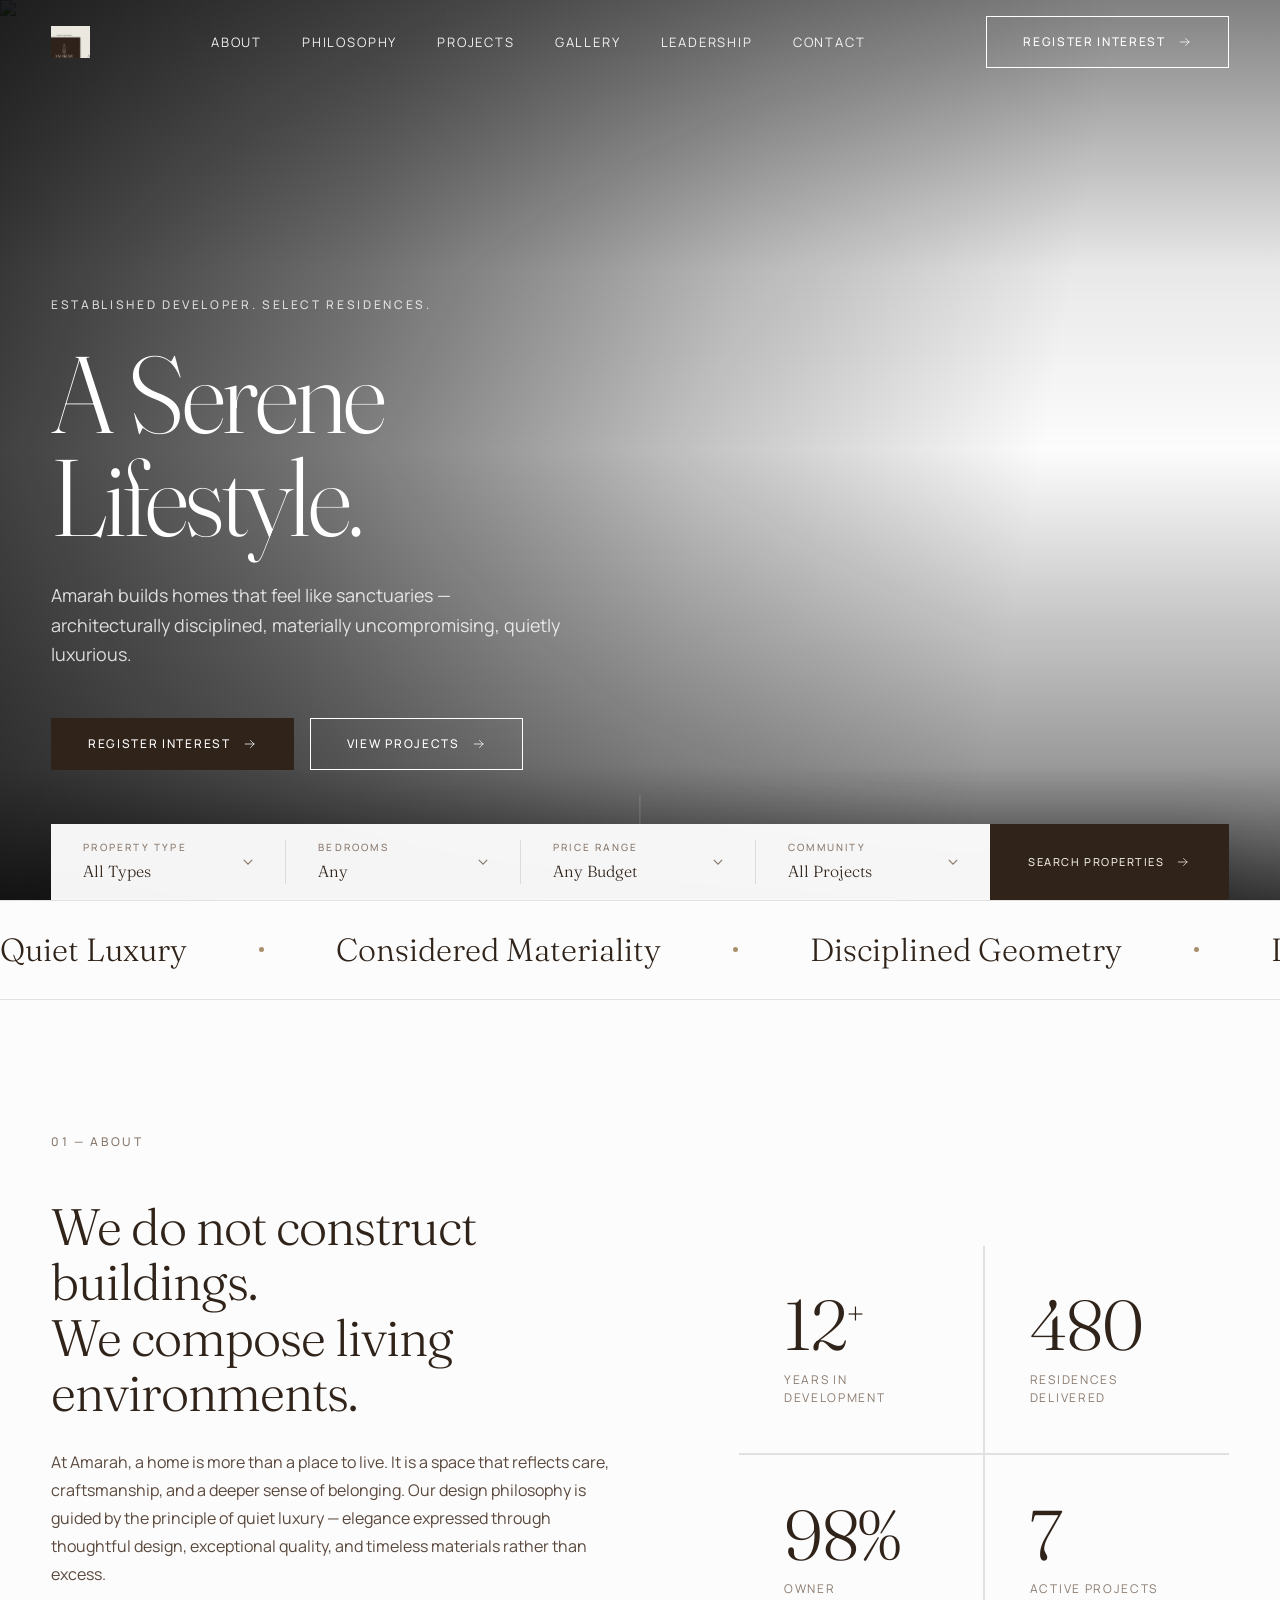
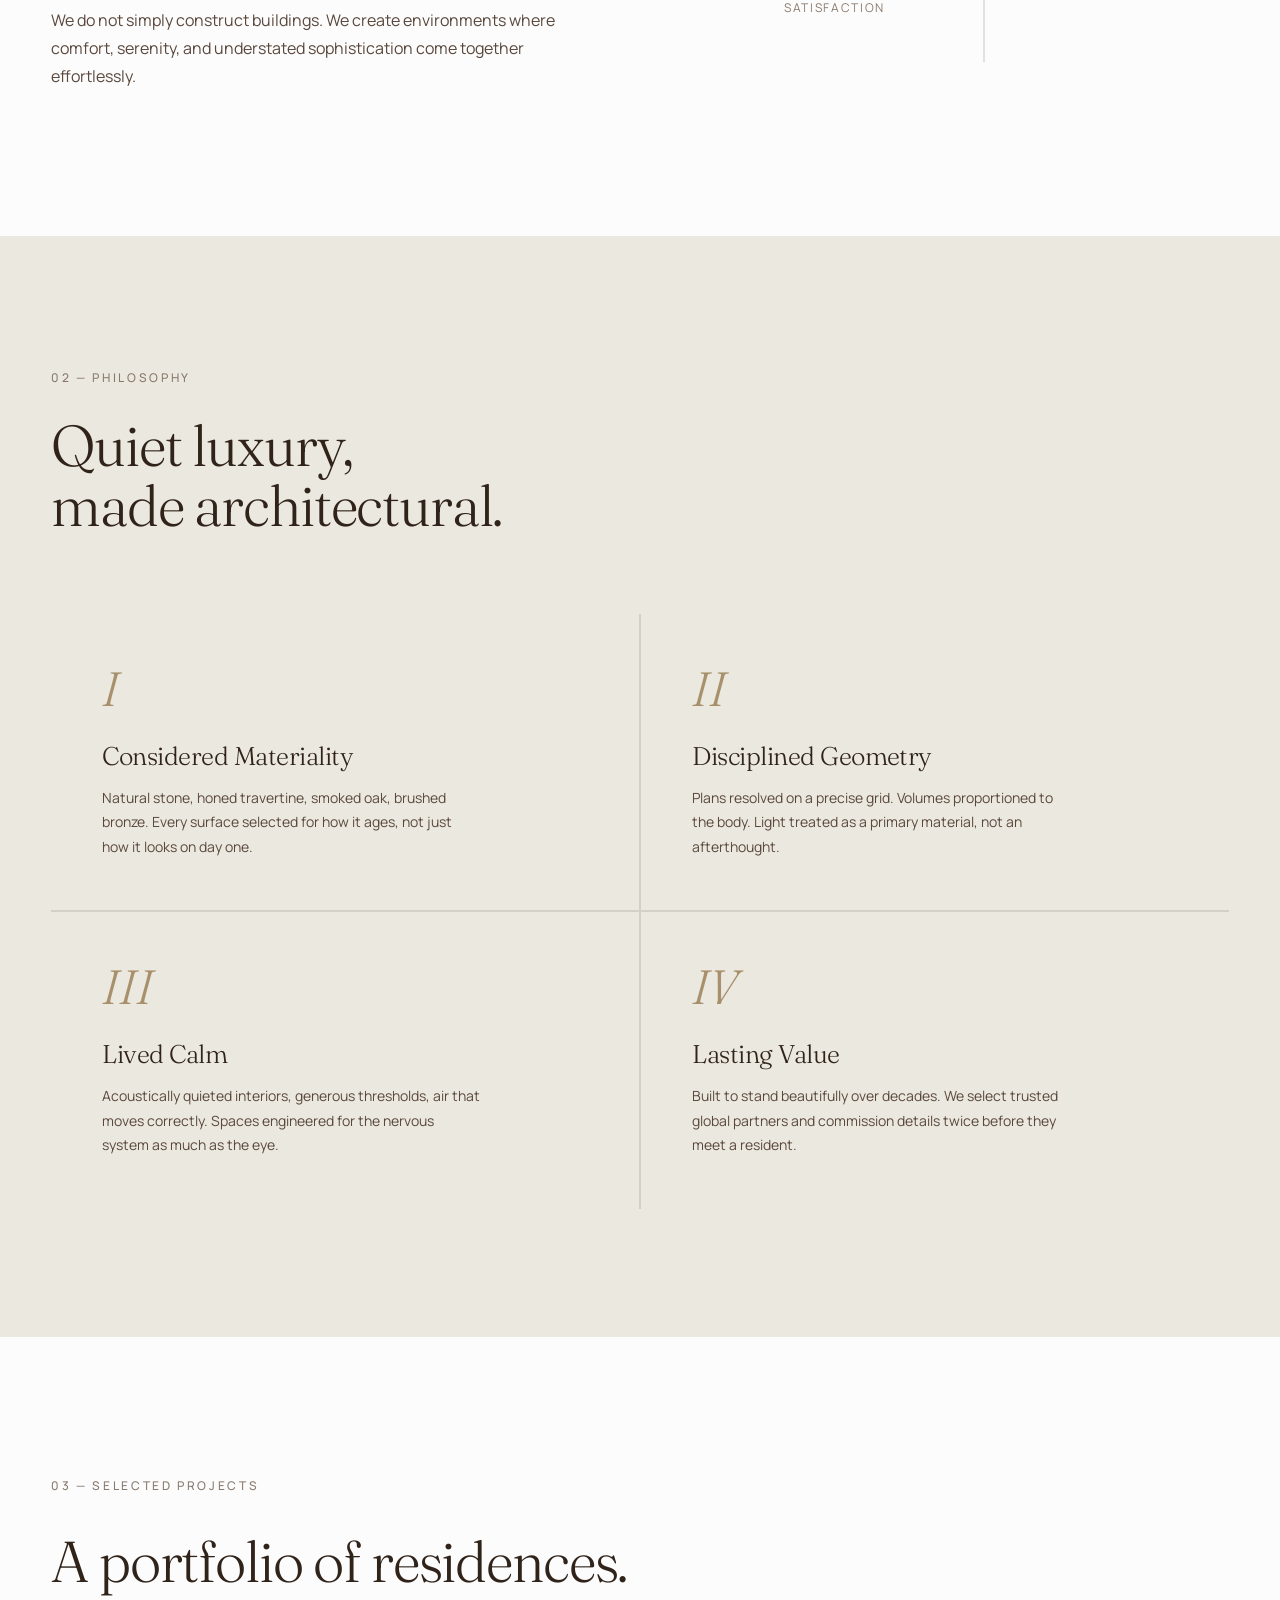
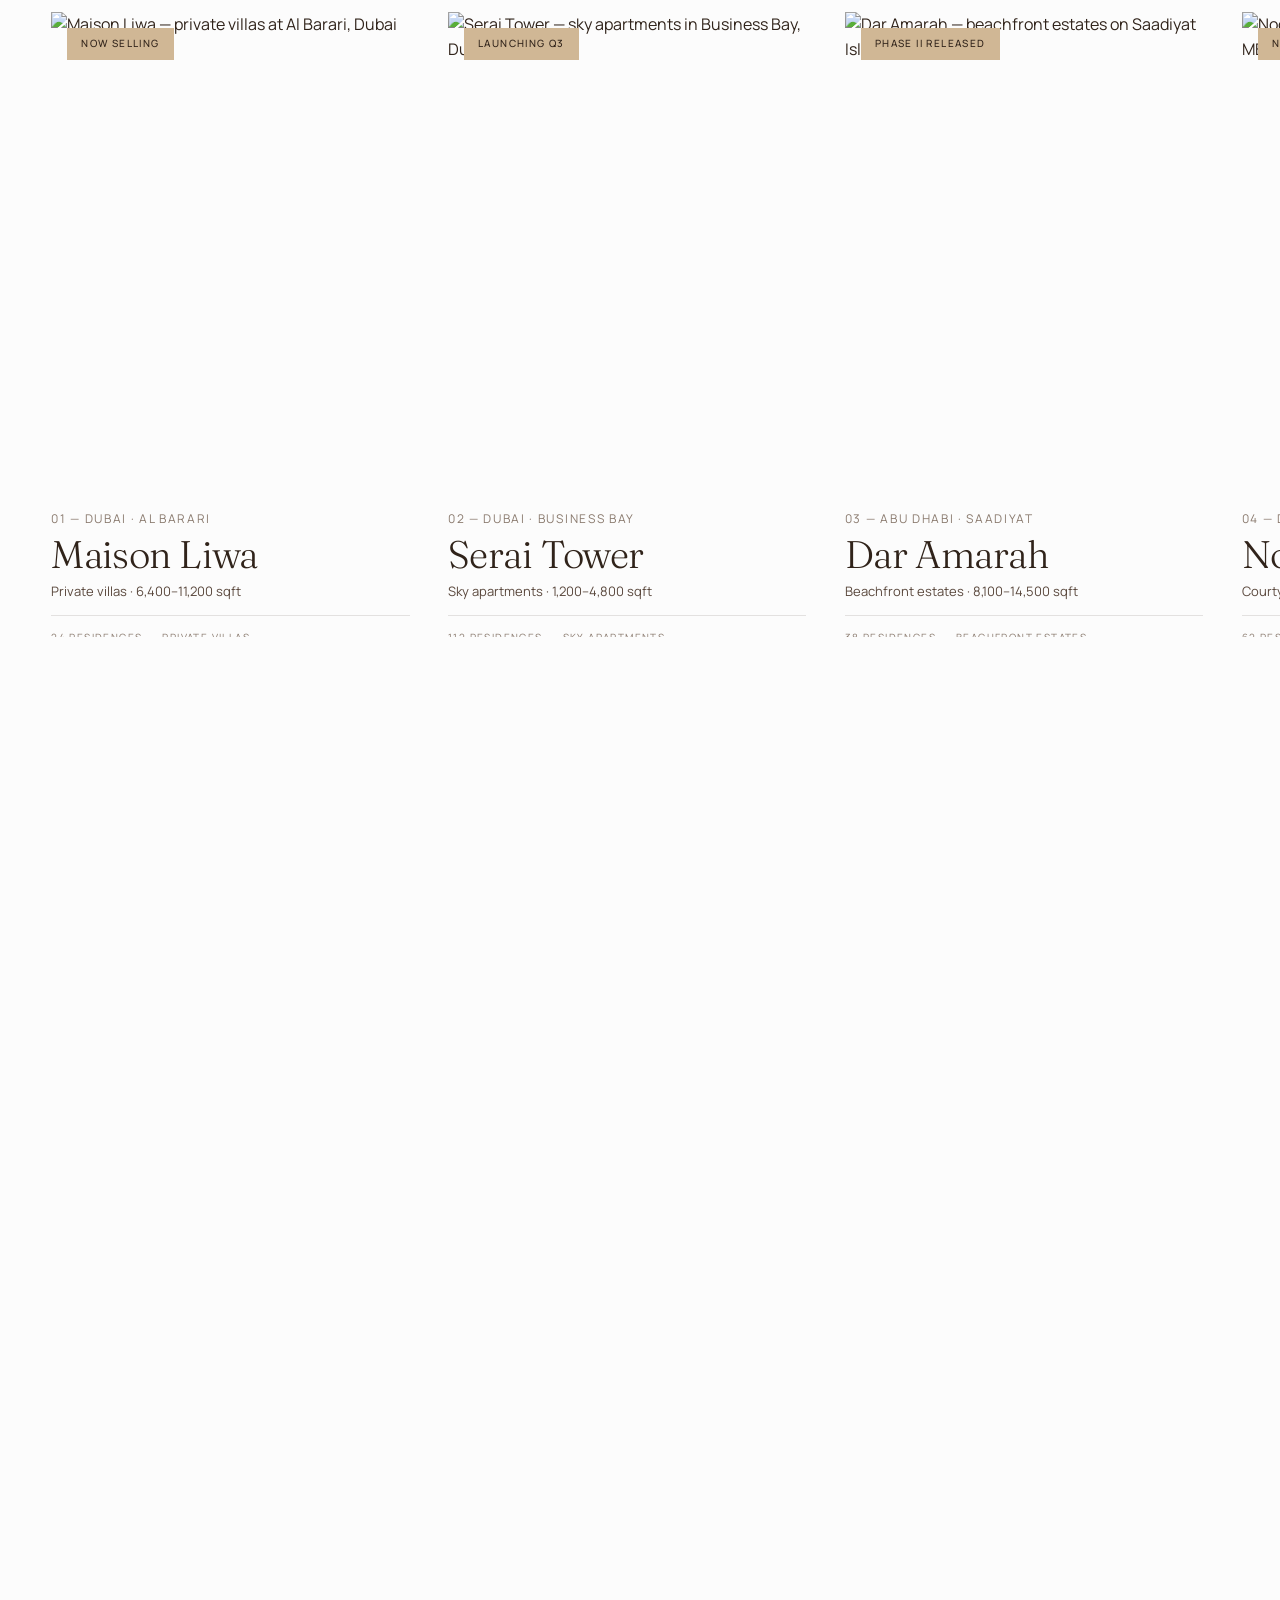
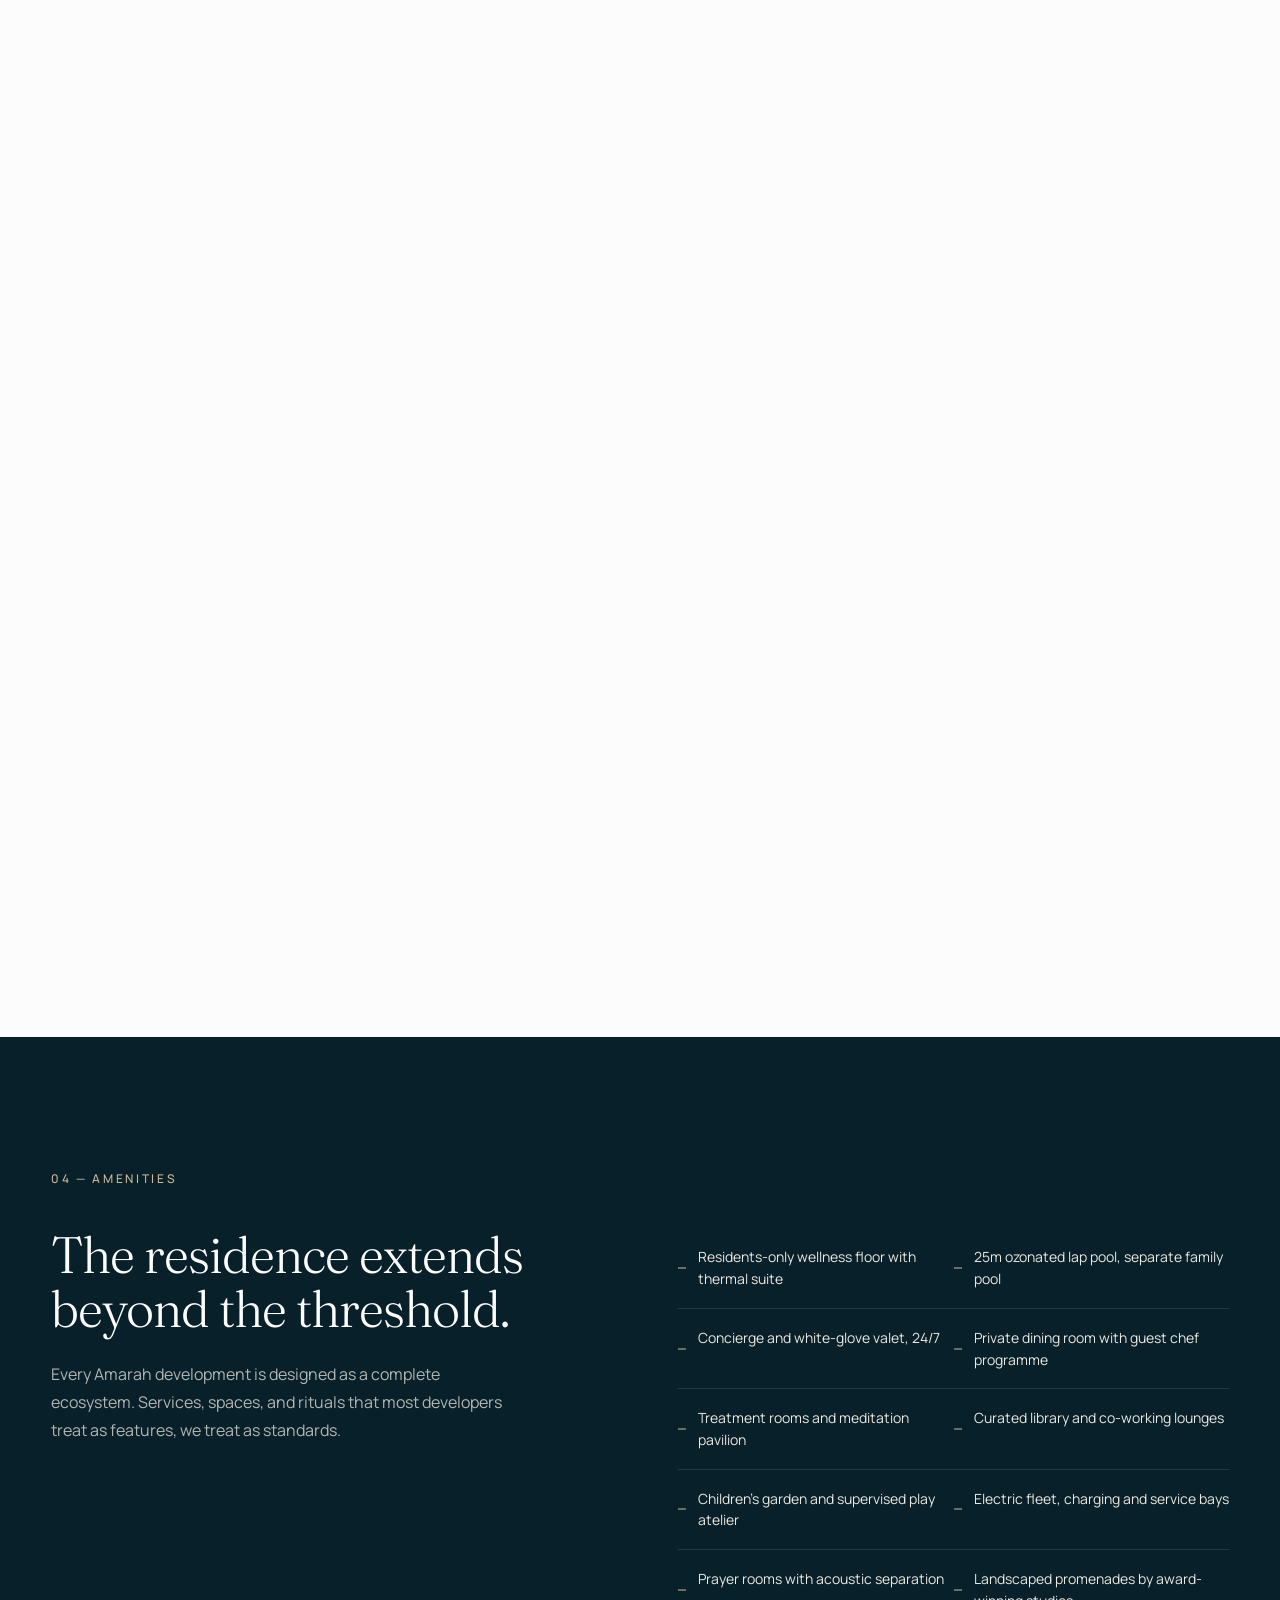
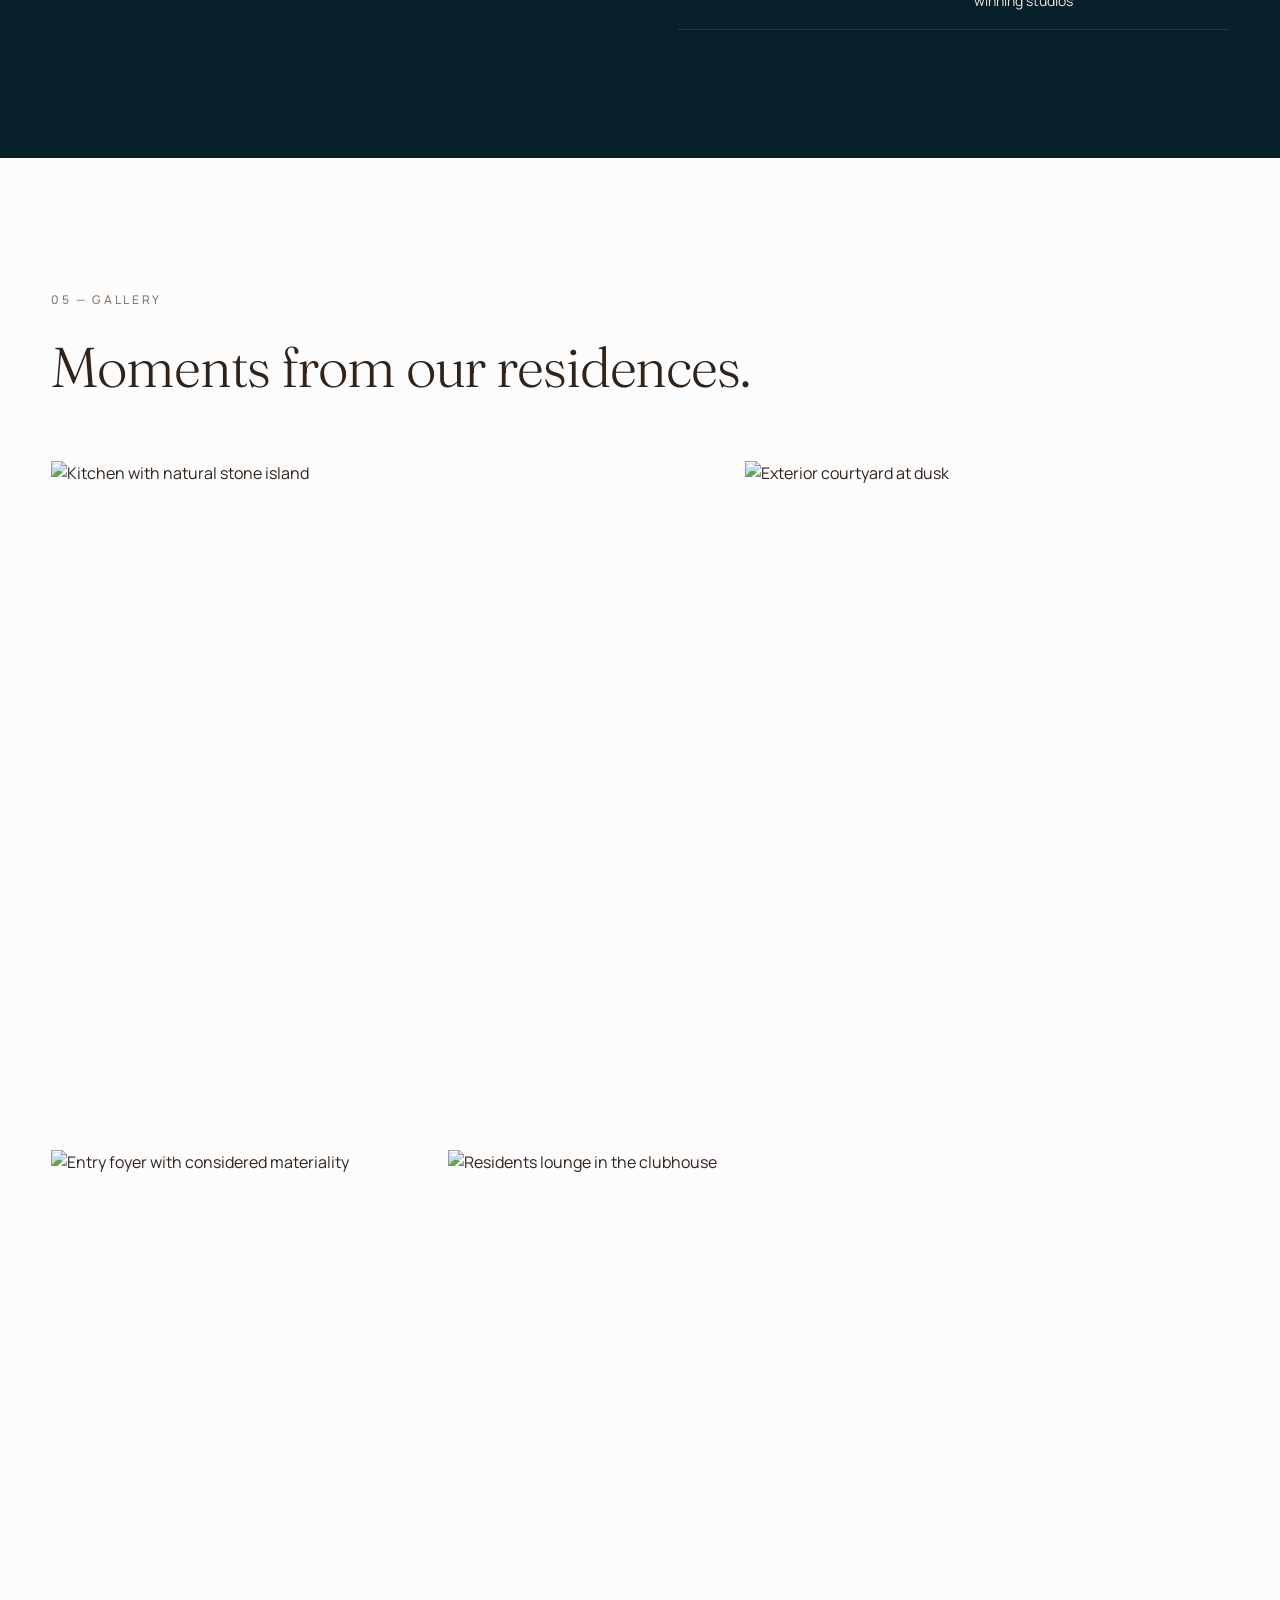
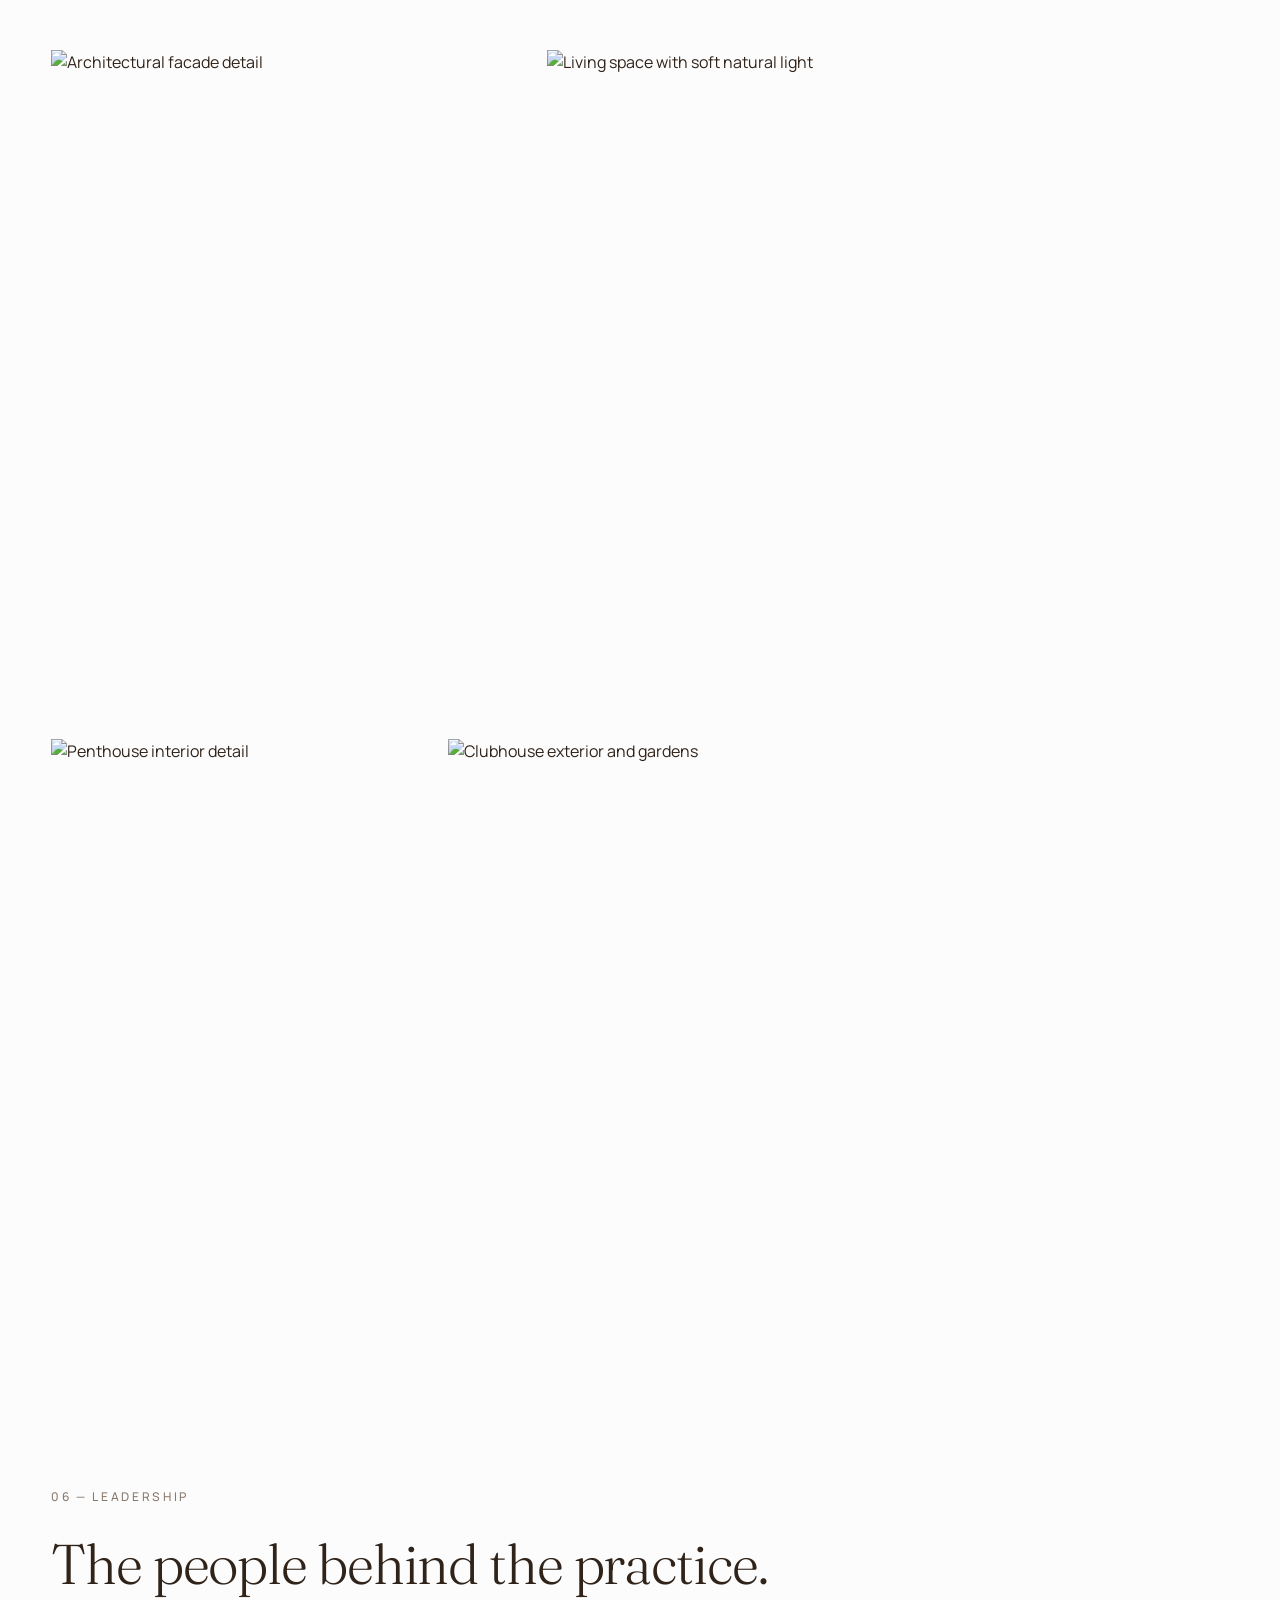
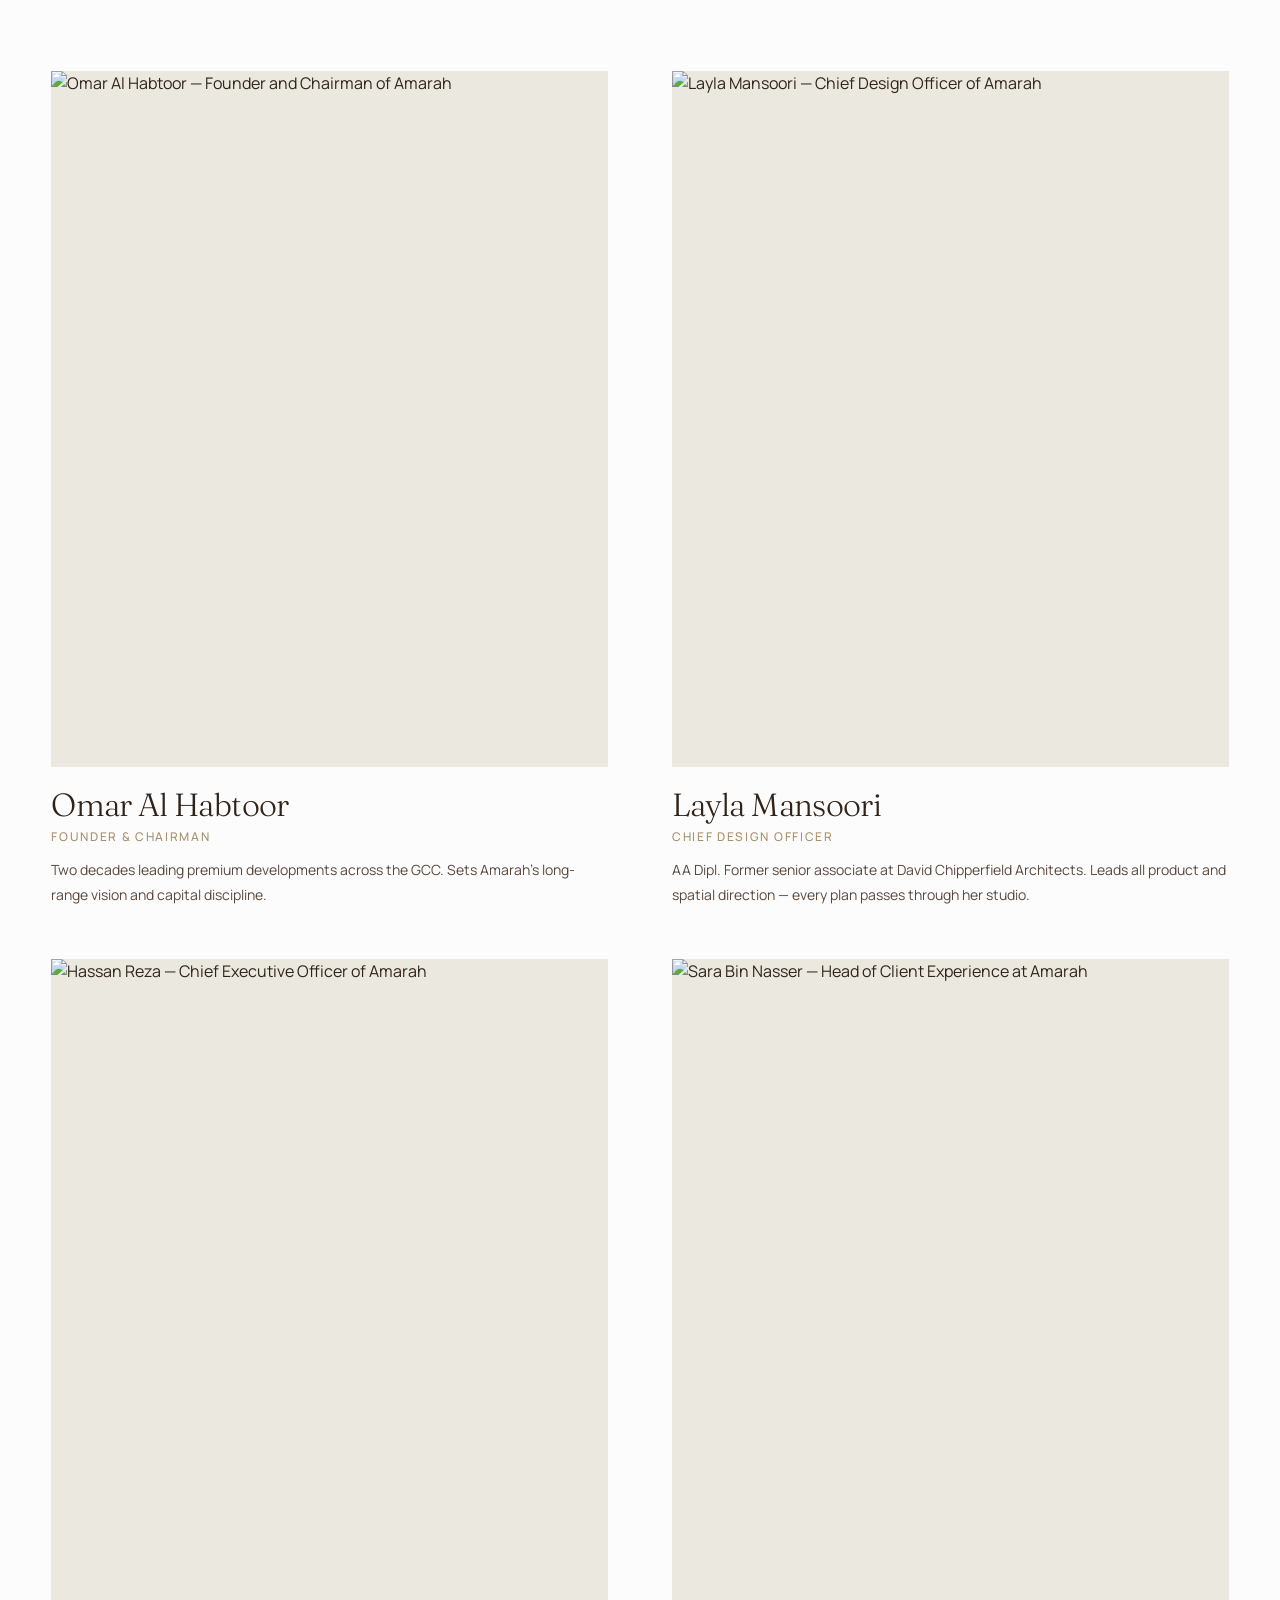
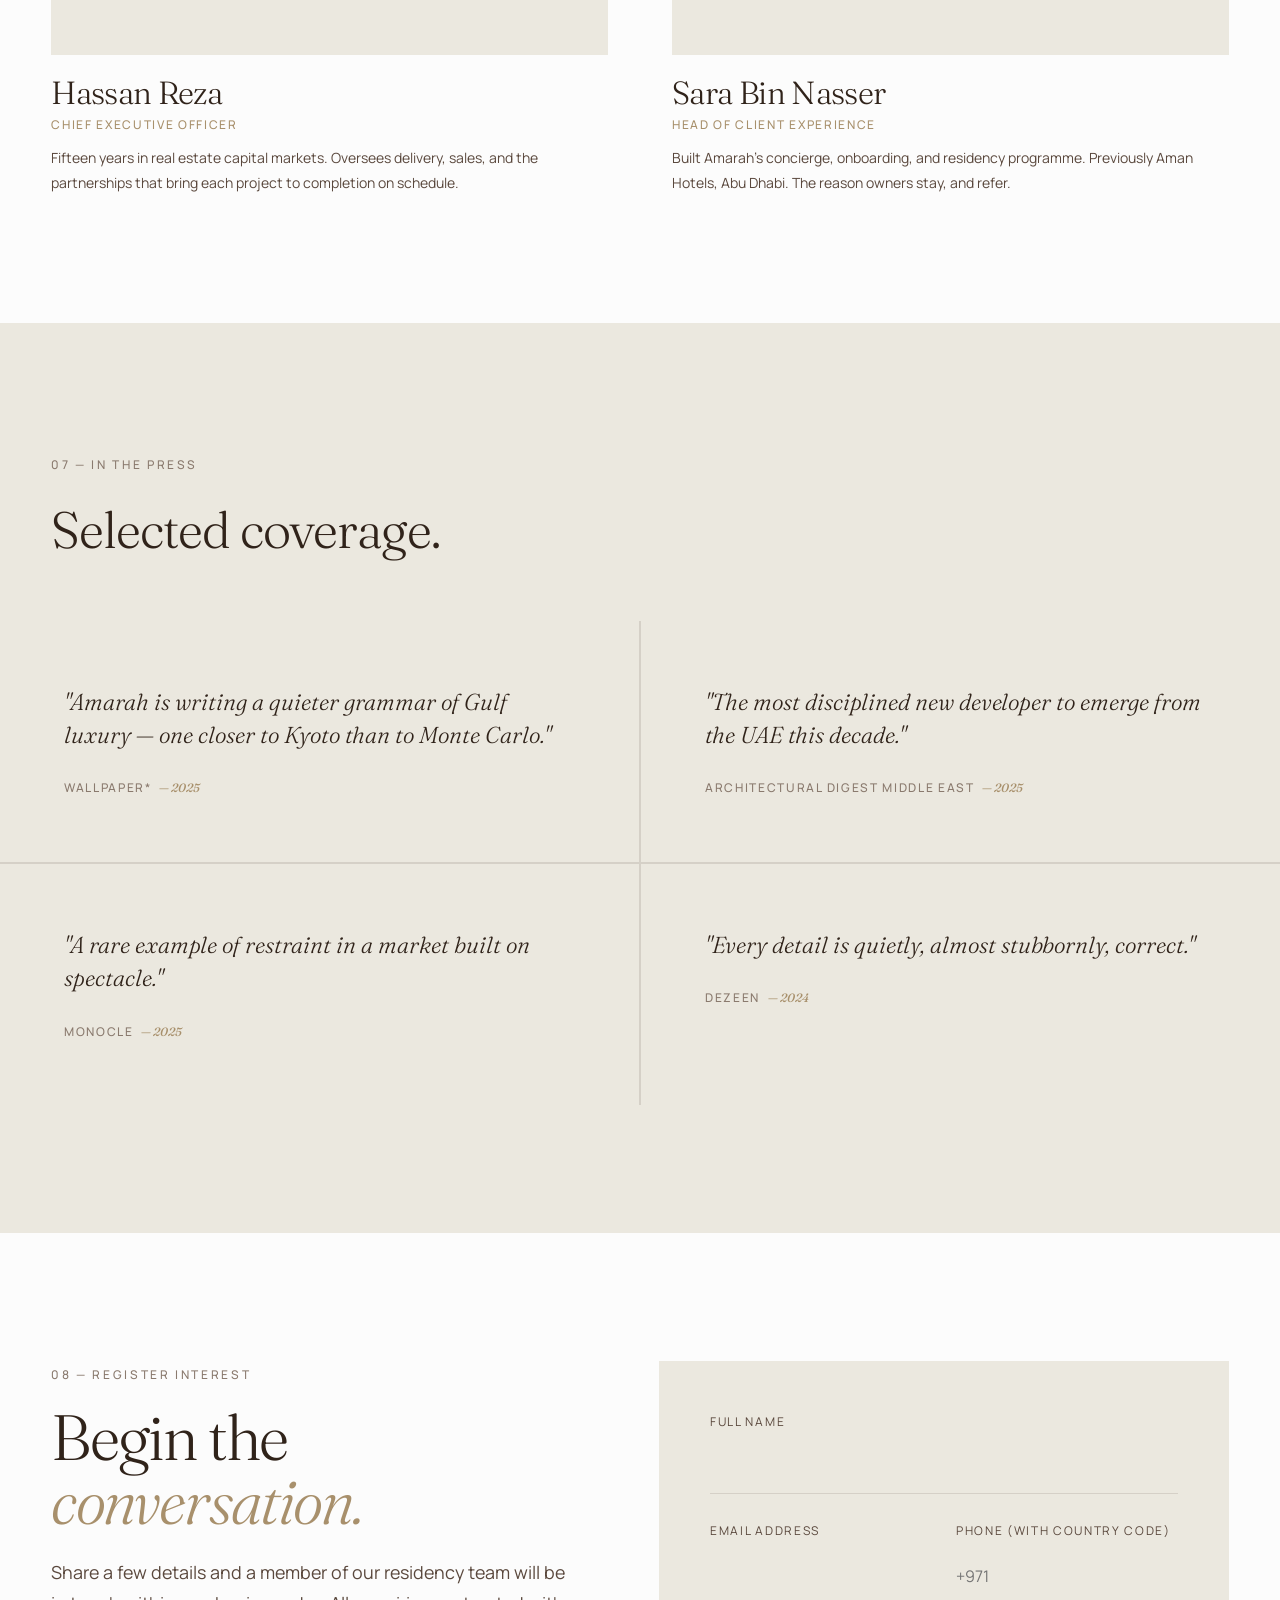
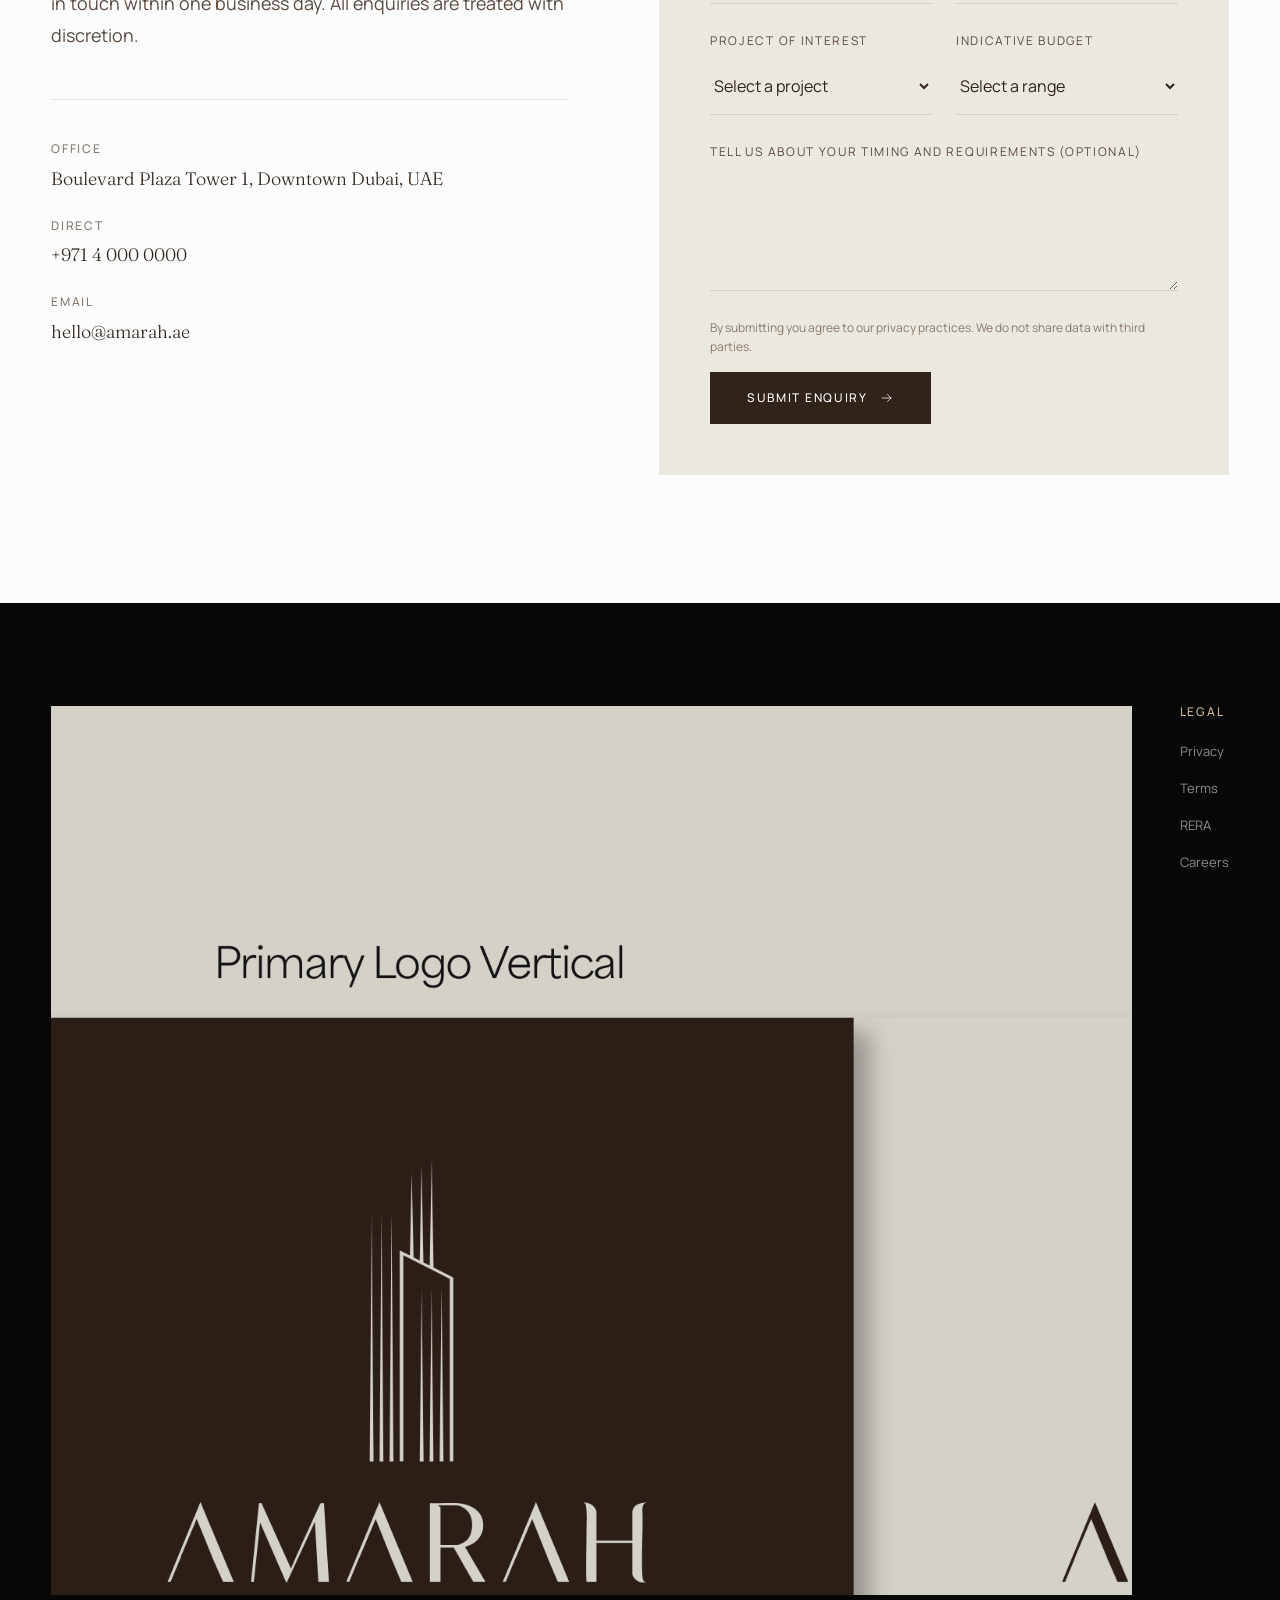
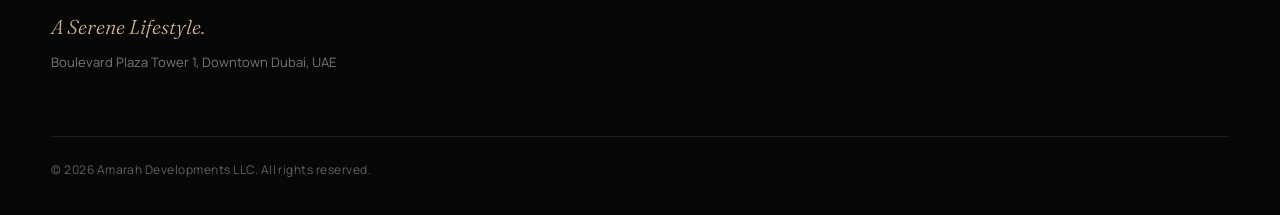
==== index.html @ 036228ff "feat: initial Amarah Developments site Static HTML/CSS/JS lead-generation site for Amarah Developmen" ====
<!doctype html>
<html lang="en">
<head>
<meta charset="utf-8" />
<meta name="viewport" content="width=device-width, initial-scale=1" />
<meta name="theme-color" content="#ebe8df" />
<title>Amarah — A Serene Lifestyle | Dubai, UAE</title>
<meta name="description" content="Amarah is a UAE-based luxury real-estate developer. Architecturally disciplined, materially uncompromising, quietly luxurious residences in Dubai and Abu Dhabi." />

<link rel="preconnect" href="https://fonts.googleapis.com">
<link rel="preconnect" href="https://fonts.gstatic.com" crossorigin>
<link href="https://fonts.googleapis.com/css2?family=Fraunces:ital,opsz,wght@0,9..144,300;0,9..144,400;1,9..144,300;1,9..144,400&family=Manrope:wght@300;400;500&display=swap" rel="stylesheet">

<link rel="icon" type="image/png" href="assets/images/logo/mark.png">
<link rel="stylesheet" href="css/tokens.css" />
<link rel="stylesheet" href="css/base.css" />
<link rel="stylesheet" href="css/components.css" />
<link rel="stylesheet" href="css/pages.css" />
</head>
<body>

<svg width="0" height="0" style="position:absolute" aria-hidden="true">
  <defs>
    <symbol id="i-arrow" viewBox="0 0 24 24">
      <path fill="none" stroke="currentColor" stroke-width="1.3" stroke-linecap="square" d="M4 12h15M13 6l6 6-6 6"/>
    </symbol>
  </defs>
</svg>

<!-- Navigation -->
<header class="nav" id="nav">
  <div class="container">
    <a href="#home" class="nav__brand" aria-label="Amarah — Home">
      <img class="nav__logo nav__logo--light" src="assets/images/logo/logo-dark-bg.png" alt="Amarah" height="32" />
      <img class="nav__logo nav__logo--dark"  src="assets/images/logo/logo-light-bg.png" alt="Amarah" height="32" />
    </a>
    <nav class="nav__links" aria-label="Primary navigation">
      <a href="#about">About</a>
      <a href="#philosophy">Philosophy</a>
      <a href="#projects">Projects</a>
      <a href="#gallery">Gallery</a>
      <a href="#leadership">Leadership</a>
      <a href="#contact">Contact</a>
    </nav>
    <a href="#contact" class="btn btn--ghost nav__cta">
      <span>Register Interest</span>
      <svg><use href="#i-arrow"/></svg>
    </a>
    <button class="nav__burger" aria-label="Open menu" aria-expanded="false">
      <span></span><span></span><span></span>
    </button>
    <div class="nav__mobile" aria-hidden="true">
      <a href="#about">About</a>
      <a href="#philosophy">Philosophy</a>
      <a href="#projects">Projects</a>
      <a href="#amenities">Amenities</a>
      <a href="#gallery">Gallery</a>
      <a href="#leadership">Leadership</a>
      <a href="#press">Press</a>
      <a href="#contact">Register Interest</a>
    </div>
  </div>
</header>

<!-- ================================================================
     HERO
================================================================ -->
<section class="hero" id="home">
  <div class="hero__media">
    <img src="assets/images/exterior/hero-01.jpg" alt="Amarah residence exterior — understated luxury architecture" />
  </div>
  <div class="hero__scrim"></div>
  <div class="container hero__inner">
    <div class="hero__content">
      <div class="hero__eyebrow">Established developer. Select residences.</div>
      <h1 class="hero__title">
        <span class="hero__word" style="--i:0">A</span>
        <span class="hero__word" style="--i:1">Serene</span><br/>
        <span class="hero__word" style="--i:2">Lifestyle.</span>
      </h1>
      <p class="hero__sub">
        Amarah builds homes that feel like sanctuaries — architecturally disciplined,
        materially uncompromising, quietly luxurious.
      </p>
      <div class="hero__ctas">
        <a href="#contact" class="btn btn--primary">
          <span>Register Interest</span>
          <svg><use href="#i-arrow"/></svg>
        </a>
        <a href="#projects" class="btn btn--ghost">
          <span>View Projects</span>
          <svg><use href="#i-arrow"/></svg>
        </a>
      </div>
    </div>

    <div class="hero__scroll" aria-hidden="true">
      <div class="hero__scroll-line"></div>
      <span>Scroll</span>
    </div>
  </div>

  <!-- ── Property search filter bar ── -->
  <div class="filter-outer" role="search" aria-label="Property search filters">
    <div class="filter-bar">

      <!-- Property Type -->
      <div class="filter-item" data-filter="type">
        <button class="filter-btn" aria-expanded="false" aria-haspopup="listbox" type="button">
          <span class="filter-btn-text">
            <span class="filter-label">Property Type</span>
            <span class="filter-value">All Types</span>
          </span>
          <svg class="filter-chevron" viewBox="0 0 12 7" fill="none" stroke="currentColor" stroke-width="1.5" aria-hidden="true">
            <path d="M1 1l5 5 5-5"/>
          </svg>
        </button>
        <ul class="filter-dropdown" role="listbox" aria-label="Property types">
          <li role="option" data-value="">All Types</li>
          <li role="option" data-value="villa">Villa</li>
          <li role="option" data-value="apartment">Apartment</li>
          <li role="option" data-value="penthouse">Penthouse</li>
          <li role="option" data-value="townhouse">Townhouse</li>
          <li role="option" data-value="island-villa">Island Villa</li>
        </ul>
      </div>

      <div class="filter-sep" aria-hidden="true"></div>

      <!-- Bedrooms -->
      <div class="filter-item" data-filter="bedrooms">
        <button class="filter-btn" aria-expanded="false" aria-haspopup="listbox" type="button">
          <span class="filter-btn-text">
            <span class="filter-label">Bedrooms</span>
            <span class="filter-value">Any</span>
          </span>
          <svg class="filter-chevron" viewBox="0 0 12 7" fill="none" stroke="currentColor" stroke-width="1.5" aria-hidden="true">
            <path d="M1 1l5 5 5-5"/>
          </svg>
        </button>
        <ul class="filter-dropdown" role="listbox" aria-label="Number of bedrooms">
          <li role="option" data-value="">Any</li>
          <li role="option" data-value="1">1 Bedroom</li>
          <li role="option" data-value="2">2 Bedrooms</li>
          <li role="option" data-value="3">3 Bedrooms</li>
          <li role="option" data-value="4">4 Bedrooms</li>
          <li role="option" data-value="5">5+ Bedrooms</li>
        </ul>
      </div>

      <div class="filter-sep" aria-hidden="true"></div>

      <!-- Price Range -->
      <div class="filter-item" data-filter="budget">
        <button class="filter-btn" aria-expanded="false" aria-haspopup="listbox" type="button">
          <span class="filter-btn-text">
            <span class="filter-label">Price Range</span>
            <span class="filter-value">Any Budget</span>
          </span>
          <svg class="filter-chevron" viewBox="0 0 12 7" fill="none" stroke="currentColor" stroke-width="1.5" aria-hidden="true">
            <path d="M1 1l5 5 5-5"/>
          </svg>
        </button>
        <ul class="filter-dropdown" role="listbox" aria-label="Price range">
          <li role="option" data-value="">Any Budget</li>
          <li role="option" data-value="under-5m">Under AED 5M</li>
          <li role="option" data-value="5-10m">AED 5M – 10M</li>
          <li role="option" data-value="10-25m">AED 10M – 25M</li>
          <li role="option" data-value="25-50m">AED 25M – 50M</li>
          <li role="option" data-value="50m">AED 50M+</li>
          <li role="option" data-value="discuss">Prefer to discuss</li>
        </ul>
      </div>

      <div class="filter-sep" aria-hidden="true"></div>

      <!-- Community / Project -->
      <div class="filter-item" data-filter="project">
        <button class="filter-btn" aria-expanded="false" aria-haspopup="listbox" type="button">
          <span class="filter-btn-text">
            <span class="filter-label">Community</span>
            <span class="filter-value">All Projects</span>
          </span>
          <svg class="filter-chevron" viewBox="0 0 12 7" fill="none" stroke="currentColor" stroke-width="1.5" aria-hidden="true">
            <path d="M1 1l5 5 5-5"/>
          </svg>
        </button>
        <ul class="filter-dropdown" role="listbox" aria-label="Community or project">
          <li role="option" data-value="">All Projects</li>
          <li role="option" data-value="maison-liwa">Maison Liwa</li>
          <li role="option" data-value="serai-tower">Serai Tower</li>
          <li role="option" data-value="dar-amarah">Dar Amarah</li>
          <li role="option" data-value="noor-courtyards">Noor Courtyards</li>
          <li role="option" data-value="rayan-estates">Rayan Estates</li>
        </ul>
      </div>

      <!-- Search CTA -->
      <button class="filter-search-btn" type="button" aria-label="Search properties">
        <span>Search Properties</span>
        <svg viewBox="0 0 24 24" fill="none" stroke="currentColor" stroke-width="1.3" stroke-linecap="square" aria-hidden="true">
          <path d="M4 12h15M13 6l6 6-6 6"/>
        </svg>
      </button>

    </div>
  </div>
</section>

<!-- Marquee / brand statement -->
<section class="marquee" aria-hidden="true">
  <div class="marquee__track">
    <span>
      Quiet Luxury <span class="marquee__dot"></span>
      Considered Materiality <span class="marquee__dot"></span>
      Disciplined Geometry <span class="marquee__dot"></span>
      Lived Calm <span class="marquee__dot"></span>
      Lasting Value <span class="marquee__dot"></span>
    </span>
    <span aria-hidden="true">
      Quiet Luxury <span class="marquee__dot"></span>
      Considered Materiality <span class="marquee__dot"></span>
      Disciplined Geometry <span class="marquee__dot"></span>
      Lived Calm <span class="marquee__dot"></span>
      Lasting Value <span class="marquee__dot"></span>
    </span>
  </div>
</section>

<!-- ================================================================
     §01 — ABOUT
================================================================ -->
<section class="about section-pad" id="about">
  <div class="container">
    <span class="section-label" data-reveal>01 — About</span>
    <div class="about__grid">
      <div class="about__text" data-reveal data-delay="1">
        <h2>We do not construct buildings.<br/>We compose living environments.</h2>
        <p>
          At Amarah, a home is more than a place to live. It is a space that reflects
          care, craftsmanship, and a deeper sense of belonging. Our design philosophy
          is guided by the principle of quiet luxury — elegance expressed through
          thoughtful design, exceptional quality, and timeless materials rather than excess.
        </p>
        <p>
          We do not simply construct buildings. We create environments where comfort,
          serenity, and understated sophistication come together effortlessly.
        </p>
      </div>
      <div class="about__stats-grid" data-reveal data-delay="2" aria-label="Key figures">
        <div class="about__stat">
          <strong>12<sup>+</sup></strong>
          <span>Years in development</span>
        </div>
        <div class="about__stat">
          <strong>480</strong>
          <span>Residences delivered</span>
        </div>
        <div class="about__stat">
          <strong>98%</strong>
          <span>Owner satisfaction</span>
        </div>
        <div class="about__stat">
          <strong>7</strong>
          <span>Active projects</span>
        </div>
      </div>
    </div>
  </div>
</section>

<!-- ================================================================
     §02 — PHILOSOPHY
================================================================ -->
<section class="philosophy section-pad" id="philosophy">
  <div class="container">
    <span class="section-label" data-reveal>02 — Philosophy</span>
    <h2 class="philosophy__title" data-reveal data-delay="1">
      Quiet luxury,<br/>made architectural.
    </h2>
    <div class="philosophy__pillars">
      <div class="philosophy__pillar" data-reveal>
        <div class="philosophy__numeral">I</div>
        <h3 class="philosophy__pillar-title">Considered Materiality</h3>
        <p class="philosophy__pillar-body">
          Natural stone, honed travertine, smoked oak, brushed bronze. Every surface
          selected for how it ages, not just how it looks on day one.
        </p>
      </div>
      <div class="philosophy__pillar" data-reveal data-delay="1">
        <div class="philosophy__numeral">II</div>
        <h3 class="philosophy__pillar-title">Disciplined Geometry</h3>
        <p class="philosophy__pillar-body">
          Plans resolved on a precise grid. Volumes proportioned to the body. Light
          treated as a primary material, not an afterthought.
        </p>
      </div>
      <div class="philosophy__pillar" data-reveal data-delay="2">
        <div class="philosophy__numeral">III</div>
        <h3 class="philosophy__pillar-title">Lived Calm</h3>
        <p class="philosophy__pillar-body">
          Acoustically quieted interiors, generous thresholds, air that moves correctly.
          Spaces engineered for the nervous system as much as the eye.
        </p>
      </div>
      <div class="philosophy__pillar" data-reveal data-delay="3">
        <div class="philosophy__numeral">IV</div>
        <h3 class="philosophy__pillar-title">Lasting Value</h3>
        <p class="philosophy__pillar-body">
          Built to stand beautifully over decades. We select trusted global partners
          and commission details twice before they meet a resident.
        </p>
      </div>
    </div>
  </div>
</section>

<!-- ================================================================
     §03 — PROJECTS  (horizontal scroll on desktop)
================================================================ -->
<section class="projects-scroll-section" id="projects">
  <div class="projects-scroll-sticky">
    <div class="container projects-scroll-header">
      <span class="section-label">03 — Selected Projects</span>
      <h2 class="projects-scroll-title">A portfolio of residences.</h2>
    </div>
    <div class="projects-rail">

        <!-- 01 Maison Liwa -->
        <article class="project-card">
          <div class="project-card__media">
            <!-- TODO: replace with final render -->
            <img src="https://images.unsplash.com/photo-1600596542815-ffad4c1539a9?auto=format&fit=crop&w=800&q=80"
                 alt="Maison Liwa — private villas at Al Barari, Dubai" loading="lazy" />
            <div class="project-card__status">Now Selling</div>
          </div>
          <p class="project-card__index">01 — Dubai · Al Barari</p>
          <h3 class="project-card__name">Maison Liwa</h3>
          <p class="project-card__location">Private villas · 6,400–11,200 sqft</p>
          <div class="project-card__meta">
            <span>24 residences</span>
            <span>Private villas</span>
          </div>
          <a href="#contact" class="project-card__link">
            View project <svg width="12" height="12"><use href="#i-arrow"/></svg>
          </a>
        </article>

        <!-- 02 Serai Tower -->
        <article class="project-card">
          <div class="project-card__media">
            <!-- TODO: replace with final render -->
            <img src="https://images.unsplash.com/photo-1545324418-cc1a3fa10c00?auto=format&fit=crop&w=800&q=80"
                 alt="Serai Tower — sky apartments in Business Bay, Dubai" loading="lazy" />
            <div class="project-card__status">Launching Q3</div>
          </div>
          <p class="project-card__index">02 — Dubai · Business Bay</p>
          <h3 class="project-card__name">Serai Tower</h3>
          <p class="project-card__location">Sky apartments · 1,200–4,800 sqft</p>
          <div class="project-card__meta">
            <span>112 residences</span>
            <span>Sky apartments</span>
          </div>
          <a href="#contact" class="project-card__link">
            View project <svg width="12" height="12"><use href="#i-arrow"/></svg>
          </a>
        </article>

        <!-- 03 Dar Amarah -->
        <article class="project-card">
          <div class="project-card__media">
            <!-- TODO: replace with final render -->
            <img src="https://images.unsplash.com/photo-1613490493576-7fde63acd811?auto=format&fit=crop&w=800&q=80"
                 alt="Dar Amarah — beachfront estates on Saadiyat Island, Abu Dhabi" loading="lazy" />
            <div class="project-card__status">Phase II Released</div>
          </div>
          <p class="project-card__index">03 — Abu Dhabi · Saadiyat</p>
          <h3 class="project-card__name">Dar Amarah</h3>
          <p class="project-card__location">Beachfront estates · 8,100–14,500 sqft</p>
          <div class="project-card__meta">
            <span>38 residences</span>
            <span>Beachfront estates</span>
          </div>
          <a href="#contact" class="project-card__link">
            View project <svg width="12" height="12"><use href="#i-arrow"/></svg>
          </a>
        </article>

        <!-- 04 Noor Courtyards -->
        <article class="project-card">
          <div class="project-card__media">
            <!-- TODO: replace with final render -->
            <img src="https://images.unsplash.com/photo-1600607687939-ce8a6c25118c?auto=format&fit=crop&w=800&q=80"
                 alt="Noor Courtyards — courtyard townhouses in MBR City, Dubai" loading="lazy" />
            <div class="project-card__status">Now Selling</div>
          </div>
          <p class="project-card__index">04 — Dubai · MBR City</p>
          <h3 class="project-card__name">Noor Courtyards</h3>
          <p class="project-card__location">Courtyard townhouses · 4,800–7,200 sqft</p>
          <div class="project-card__meta">
            <span>62 residences</span>
            <span>Townhouses</span>
          </div>
          <a href="#contact" class="project-card__link">
            View project <svg width="12" height="12"><use href="#i-arrow"/></svg>
          </a>
        </article>

        <!-- 05 Rayan Estates -->
        <article class="project-card">
          <div class="project-card__media">
            <!-- TODO: replace with final render -->
            <img src="https://images.unsplash.com/photo-1582268611958-ebfd161ef9cf?auto=format&fit=crop&w=800&q=80"
                 alt="Rayan Estates — island villas on Al Marjan, Ras Al Khaimah" loading="lazy" />
            <div class="project-card__status coming-soon">Coming Soon</div>
          </div>
          <p class="project-card__index">05 — Ras Al Khaimah · Al Marjan</p>
          <h3 class="project-card__name">Rayan Estates</h3>
          <p class="project-card__location">Island villas · 9,600–16,000 sqft</p>
          <div class="project-card__meta">
            <span>18 residences</span>
            <span>Island villas</span>
          </div>
          <a href="#contact" class="project-card__link">
            View project <svg width="12" height="12"><use href="#i-arrow"/></svg>
          </a>
        </article>

    </div><!-- /projects-rail -->
  </div><!-- /projects-scroll-sticky -->
</section>

<!-- ================================================================
     §04 — AMENITIES
================================================================ -->
<section class="amenities section-pad" id="amenities">
  <div class="container">
    <span class="section-label" data-reveal>04 — Amenities</span>
    <div class="amenities__grid">
      <div class="amenities__intro" data-reveal data-delay="1">
        <h2>The residence extends<br/>beyond the threshold.</h2>
        <p>
          Every Amarah development is designed as a complete ecosystem. Services,
          spaces, and rituals that most developers treat as features, we treat as
          standards.
        </p>
      </div>
      <ul class="amenities__list" data-reveal data-delay="2" aria-label="Amenity list">
        <li>Residents-only wellness floor with thermal suite</li>
        <li>25m ozonated lap pool, separate family pool</li>
        <li>Concierge and white-glove valet, 24/7</li>
        <li>Private dining room with guest chef programme</li>
        <li>Treatment rooms and meditation pavilion</li>
        <li>Curated library and co-working lounges</li>
        <li>Children's garden and supervised play atelier</li>
        <li>Electric fleet, charging and service bays</li>
        <li>Prayer rooms with acoustic separation</li>
        <li>Landscaped promenades by award-winning studios</li>
      </ul>
    </div>
  </div>
</section>

<!-- ================================================================
     §05 — GALLERY
================================================================ -->
<section class="gallery section-pad" id="gallery">
  <div class="container">
    <span class="section-label" data-reveal>05 — Gallery</span>
    <h2 class="gallery__title" data-reveal data-delay="1">Moments from our residences.</h2>
  </div>
  <div class="gallery__grid">
    <a href="assets/images/interior/kitchen.png" class="gallery__item gallery__item--large" data-reveal>
      <img src="assets/images/interior/kitchen.png" alt="Kitchen with natural stone island" loading="lazy" />
      <span class="gallery__caption">The Kitchen</span>
    </a>
    <a href="assets/images/exterior/ext-04.jpg" class="gallery__item gallery__item--tall" data-reveal data-delay="1">
      <img src="assets/images/exterior/ext-04.jpg" alt="Exterior courtyard at dusk" loading="lazy" />
      <span class="gallery__caption">The Arrival</span>
    </a>
    <a href="assets/images/interior/foyer.png" class="gallery__item gallery__item--sq" data-reveal>
      <img src="assets/images/interior/foyer.png" alt="Entry foyer with considered materiality" loading="lazy" />
      <span class="gallery__caption">The Foyer</span>
    </a>
    <a href="assets/images/clubhouse/club-02.jpg" class="gallery__item gallery__item--wide" data-reveal data-delay="1">
      <img src="assets/images/clubhouse/club-02.jpg" alt="Residents lounge in the clubhouse" loading="lazy" />
      <span class="gallery__caption">The Lounge</span>
    </a>
    <a href="assets/images/exterior/ext-05.jpg" class="gallery__item gallery__item--tall" data-reveal>
      <img src="assets/images/exterior/ext-05.jpg" alt="Architectural facade detail" loading="lazy" />
      <span class="gallery__caption">The Facade</span>
    </a>
    <a href="assets/images/interior/int-05.jpg" class="gallery__item gallery__item--large" data-reveal data-delay="1">
      <img src="assets/images/interior/int-05.jpg" alt="Living space with soft natural light" loading="lazy" />
      <span class="gallery__caption">The Living Room</span>
    </a>
    <a href="assets/images/penthouse/pent-01.jpg" class="gallery__item gallery__item--sq" data-reveal>
      <img src="assets/images/penthouse/pent-01.jpg" alt="Penthouse interior detail" loading="lazy" />
      <span class="gallery__caption">The Penthouse</span>
    </a>
    <a href="assets/images/clubhouse/club-ext.jpg" class="gallery__item gallery__item--wide" data-reveal data-delay="1">
      <img src="assets/images/clubhouse/club-ext.jpg" alt="Clubhouse exterior and gardens" loading="lazy" />
      <span class="gallery__caption">The Clubhouse</span>
    </a>
  </div>
</section>

<!-- ================================================================
     §06 — LEADERSHIP
================================================================ -->
<section class="leadership section-pad" id="leadership">
  <div class="container">
    <span class="section-label" data-reveal>06 — Leadership</span>
    <h2 class="leadership__title" data-reveal data-delay="1">The people behind the practice.</h2>
    <div class="leadership__grid">

      <article class="leadership-card" data-reveal>
        <div class="leadership-card__portrait">
          <!-- TODO: replace with professional headshot -->
          <img src="https://images.unsplash.com/photo-1507003211169-0a1dd7228f2d?w=480&h=600&fit=crop&crop=face"
               alt="Omar Al Habtoor — Founder and Chairman of Amarah" loading="lazy" />
        </div>
        <h3 class="leadership-card__name">Omar Al Habtoor</h3>
        <p class="leadership-card__role">Founder &amp; Chairman</p>
        <p class="leadership-card__bio">
          Two decades leading premium developments across the GCC. Sets Amarah's
          long-range vision and capital discipline.
        </p>
      </article>

      <article class="leadership-card" data-reveal data-delay="1">
        <div class="leadership-card__portrait">
          <!-- TODO: replace with professional headshot -->
          <img src="https://images.unsplash.com/photo-1494790108377-be9c29b29330?w=480&h=600&fit=crop&crop=face"
               alt="Layla Mansoori — Chief Design Officer of Amarah" loading="lazy" />
        </div>
        <h3 class="leadership-card__name">Layla Mansoori</h3>
        <p class="leadership-card__role">Chief Design Officer</p>
        <p class="leadership-card__bio">
          AA Dipl. Former senior associate at David Chipperfield Architects. Leads
          all product and spatial direction — every plan passes through her studio.
        </p>
      </article>

      <article class="leadership-card" data-reveal data-delay="2">
        <div class="leadership-card__portrait">
          <!-- TODO: replace with professional headshot -->
          <img src="https://images.unsplash.com/photo-1500648767791-00dcc994a43e?w=480&h=600&fit=crop&crop=face"
               alt="Hassan Reza — Chief Executive Officer of Amarah" loading="lazy" />
        </div>
        <h3 class="leadership-card__name">Hassan Reza</h3>
        <p class="leadership-card__role">Chief Executive Officer</p>
        <p class="leadership-card__bio">
          Fifteen years in real estate capital markets. Oversees delivery, sales,
          and the partnerships that bring each project to completion on schedule.
        </p>
      </article>

      <article class="leadership-card" data-reveal data-delay="3">
        <div class="leadership-card__portrait">
          <!-- TODO: replace with professional headshot -->
          <img src="https://images.unsplash.com/photo-1573496359142-b8d87734a5a2?w=480&h=600&fit=crop&crop=face"
               alt="Sara Bin Nasser — Head of Client Experience at Amarah" loading="lazy" />
        </div>
        <h3 class="leadership-card__name">Sara Bin Nasser</h3>
        <p class="leadership-card__role">Head of Client Experience</p>
        <p class="leadership-card__bio">
          Built Amarah's concierge, onboarding, and residency programme. Previously
          Aman Hotels, Abu Dhabi. The reason owners stay, and refer.
        </p>
      </article>

    </div>
  </div>
</section>

<!-- ================================================================
     §07 — PRESS
================================================================ -->
<section class="press section-pad" id="press">
  <div class="container">
    <span class="section-label" data-reveal>07 — In the Press</span>
    <h2 class="press__heading" data-reveal data-delay="1">Selected coverage.</h2>
  </div>
  <div class="press__grid">

    <blockquote class="press__quote" data-reveal>
      <p class="press__text">
        "Amarah is writing a quieter grammar of Gulf luxury — one closer
        to Kyoto than to Monte Carlo."
      </p>
      <footer class="press__source">
        Wallpaper* <span class="press__year">— 2025</span>
      </footer>
    </blockquote>

    <blockquote class="press__quote" data-reveal data-delay="1">
      <p class="press__text">
        "The most disciplined new developer to emerge from the UAE this decade."
      </p>
      <footer class="press__source">
        Architectural Digest Middle East <span class="press__year">— 2025</span>
      </footer>
    </blockquote>

    <blockquote class="press__quote" data-reveal data-delay="2">
      <p class="press__text">
        "A rare example of restraint in a market built on spectacle."
      </p>
      <footer class="press__source">
        Monocle <span class="press__year">— 2025</span>
      </footer>
    </blockquote>

    <blockquote class="press__quote" data-reveal data-delay="3">
      <p class="press__text">
        "Every detail is quietly, almost stubbornly, correct."
      </p>
      <footer class="press__source">
        Dezeen <span class="press__year">— 2024</span>
      </footer>
    </blockquote>

  </div>
</section>

<!-- ================================================================
     §08 — CONTACT / REGISTER INTEREST
================================================================ -->
<section class="contact section-pad" id="contact">
  <div class="container">
    <div class="contact__grid">

      <div class="contact__info">
        <span class="section-label" data-reveal>08 — Register Interest</span>
        <h2 data-reveal data-delay="1">Begin the<br/><em>conversation.</em></h2>
        <p class="lead" data-reveal data-delay="2">
          Share a few details and a member of our residency team will be in
          touch within one business day. All enquiries are treated with discretion.
        </p>
        <div class="contact__meta" data-reveal data-delay="3">
          <div class="contact__meta-item">
            <span class="contact__meta-label">Office</span>
            <span class="contact__meta-value">Boulevard Plaza Tower 1, Downtown Dubai, UAE</span>
          </div>
          <div class="contact__meta-item">
            <span class="contact__meta-label">Direct</span>
            <a href="tel:+97140000000" class="contact__meta-value">+971 4 000 0000</a>
          </div>
          <div class="contact__meta-item">
            <span class="contact__meta-label">Email</span>
            <a href="mailto:hello@amarah.ae" class="contact__meta-value">hello@amarah.ae</a>
          </div>
        </div>
      </div>

      <div class="contact__form-wrap" data-reveal data-delay="1">
        <form class="contact__form" id="enquiry-form" novalidate>
          <div class="field">
            <label for="full_name">Full name</label>
            <input type="text" id="full_name" name="full_name" autocomplete="name" required />
          </div>
          <div class="contact__form-row">
            <div class="field">
              <label for="email">Email address</label>
              <input type="email" id="email" name="email" autocomplete="email" required />
            </div>
            <div class="field">
              <label for="phone">Phone (with country code)</label>
              <input type="tel" id="phone" name="phone" autocomplete="tel" required placeholder="+971" />
            </div>
          </div>
          <div class="contact__form-row">
            <div class="field">
              <label for="project">Project of interest</label>
              <select id="project" name="project" required>
                <option value="" disabled selected>Select a project</option>
                <option>Any — open to guidance</option>
                <option>Maison Liwa</option>
                <option>Serai Tower</option>
                <option>Dar Amarah</option>
                <option>Noor Courtyards</option>
                <option>Rayan Estates</option>
              </select>
            </div>
            <div class="field">
              <label for="budget">Indicative budget</label>
              <select id="budget" name="budget" required>
                <option value="" disabled selected>Select a range</option>
                <option>Under AED 5M</option>
                <option>AED 5M – 10M</option>
                <option>AED 10M – 25M</option>
                <option>AED 25M – 50M</option>
                <option>AED 50M+</option>
                <option>Prefer to discuss</option>
              </select>
            </div>
          </div>
          <div class="field">
            <label for="message">Tell us about your timing and requirements (optional)</label>
            <textarea id="message" name="message" rows="4"></textarea>
          </div>
          <div class="contact__form-footer">
            <p class="contact__privacy">
              By submitting you agree to our privacy practices.
              We do not share data with third parties.
            </p>
            <button type="submit" class="btn btn--primary contact__submit">
              <span class="contact__submit-text">Submit enquiry</span>
              <svg><use href="#i-arrow"/></svg>
            </button>
            <p class="contact__error" aria-live="polite" hidden>
              Something went wrong. Please try again or email us directly.
            </p>
          </div>
        </form>
        <div class="contact__success" id="contact-success" hidden>
          <div class="contact__success-inner">
            <p class="contact__success-mark" aria-hidden="true">✓</p>
            <h3>Thank you.</h3>
            <p>We'll be in touch within one business day.</p>
          </div>
        </div>
      </div>

    </div>
  </div>
</section>

<!-- ================================================================
     FOOTER
================================================================ -->
<footer class="footer">
  <div class="container">
    <div class="footer__grid">
      <div class="footer__brand-col">
        <div class="footer__brand">
          <!-- logo-dark-bg = white/light logo, correct for dark footer -->
          <img src="assets/images/logo/logo-dark-bg.png" alt="Amarah" height="28" />
        </div>
        <p class="footer__tag">A Serene Lifestyle.</p>
        <p class="footer__addr">Boulevard Plaza Tower 1, Downtown Dubai, UAE</p>
      </div>

      <div class="footer__links-col">
        <h4>Legal</h4>
        <ul>
          <li><a href="#">Privacy</a></li>
          <li><a href="#">Terms</a></li>
          <li><a href="#">RERA</a></li>
          <li><a href="#">Careers</a></li>
        </ul>
      </div>
    </div>

    <div class="footer__base">
      <span>© <span data-year></span> Amarah Developments LLC. All rights reserved.</span>
    </div>
  </div>
</footer>

<!-- ================================================================
     LIGHTBOX
================================================================ -->
<div class="lightbox" role="dialog" aria-modal="true" aria-label="Image viewer" id="lightbox">
  <div class="lightbox__backdrop"></div>
  <button class="lightbox__prev" aria-label="Previous image">
    <svg viewBox="0 0 24 24" fill="none" stroke="currentColor" stroke-width="1.3" stroke-linecap="square">
      <path d="M4 12h15M13 6l6 6-6 6"/>
    </svg>
  </button>
  <div class="lightbox__inner">
    <button class="lightbox__close" aria-label="Close">
      <svg viewBox="0 0 24 24" fill="none" stroke="currentColor" stroke-width="1.3">
        <path d="M18 6L6 18M6 6l12 12"/>
      </svg>
    </button>
    <img class="lightbox__img" src="" alt="" />
  </div>
  <button class="lightbox__next" aria-label="Next image">
    <svg viewBox="0 0 24 24" fill="none" stroke="currentColor" stroke-width="1.3" stroke-linecap="square">
      <path d="M4 12h15M13 6l6 6-6 6"/>
    </svg>
  </button>
</div>

<script src="js/main.js"></script>
</body>
</html>
---- css/tokens.css ----
/* =========================================================
   AMARAH — Design Tokens
   Source of truth: Brand Identity D2
   ========================================================= */

:root {
  /* ---------- Brand Colors (Primary Palette) ---------- */
  --amr-chalk-dust:   #ebe8df; /* soft cream */
  --amr-burnt-bark:   #30231a; /* deep earthy brown */
  --amr-ivory-husk:   #d0b795; /* warm champagne gold */

  /* ---------- Brand Colors (Secondary Palette) ---------- */
  --amr-midnight-tide:#08202a; /* deep teal-navy */
  --amr-obsidian:     #070707; /* near black */
  --amr-ivory-veil:   #fcfcfc; /* page white */

  /* ---------- Semantic ---------- */
  --color-bg:         var(--amr-ivory-veil);
  --color-bg-alt:     var(--amr-chalk-dust);
  --color-surface:    #ffffff;
  --color-ink:        var(--amr-burnt-bark);
  --color-ink-soft:   #5a483d;
  --color-ink-mute:   #8a7a6e;
  --color-accent:     var(--amr-ivory-husk);
  --color-accent-dk:  #a8906c;
  --color-deep:       var(--amr-midnight-tide);
  --color-line:       rgba(48, 35, 26, 0.12);
  --color-line-soft:  rgba(48, 35, 26, 0.06);

  /* ---------- Typography ---------- */
  --font-display: "Fraunces", Georgia, serif;
  --font-sans:    "Manrope", -apple-system, BlinkMacSystemFont, "Segoe UI", sans-serif;
  --font-mono:    "JetBrains Mono", ui-monospace, monospace;

  /* Scale (Major Third — 1.250) */
  --fs-12:  0.75rem;
  --fs-13:  0.8125rem;
  --fs-14:  0.875rem;
  --fs-16:  1rem;
  --fs-18:  1.125rem;
  --fs-20:  1.25rem;
  --fs-24:  1.5rem;
  --fs-28:  1.75rem;
  --fs-32:  2rem;
  --fs-40:  2.5rem;
  --fs-48:  3rem;
  --fs-56:  3.5rem;
  --fs-64:  4rem;
  --fs-80:  5rem;
  --fs-96:  6rem;
  --fs-112: 7rem;

  /* Weights */
  --fw-light: 300;
  --fw-regular: 400;
  --fw-medium: 500;
  --fw-semibold: 600;
  --fw-bold: 700;

  /* Line heights */
  --lh-tight: 1.05;
  --lh-snug:  1.2;
  --lh-base:  1.55;
  --lh-loose: 1.75;

  /* Letter spacing */
  --ls-tight: -0.02em;
  --ls-base: 0;
  --ls-wide: 0.04em;
  --ls-wider: 0.14em;
  --ls-widest: 0.22em;

  /* ---------- Spacing (8px grid) ---------- */
  --sp-1:  4px;
  --sp-2:  8px;
  --sp-3:  12px;
  --sp-4:  16px;
  --sp-5:  24px;
  --sp-6:  32px;
  --sp-7:  40px;
  --sp-8:  48px;
  --sp-9:  64px;
  --sp-10: 80px;
  --sp-11: 96px;
  --sp-12: 128px;
  --sp-13: 160px;
  --sp-14: 200px;

  /* ---------- Layout ---------- */
  --container-max: 1440px;
  --container-pad: clamp(24px, 4vw, 64px);
  --nav-h: 84px;

  /* ---------- Radii ---------- */
  --r-0: 0;
  --r-1: 2px;
  --r-2: 4px;
  --r-3: 8px;
  --r-pill: 999px;

  /* ---------- Shadows ---------- */
  --shadow-xs: 0 1px 2px rgba(8, 32, 42, 0.04);
  --shadow-sm: 0 2px 10px rgba(8, 32, 42, 0.06);
  --shadow-md: 0 10px 30px rgba(8, 32, 42, 0.08);
  --shadow-lg: 0 24px 60px rgba(8, 32, 42, 0.12);

  /* ---------- Motion ---------- */
  --ease-out-expo: cubic-bezier(0.16, 1, 0.3, 1);
  --ease-in-out:   cubic-bezier(0.65, 0, 0.35, 1);
  --dur-1: 180ms;
  --dur-2: 320ms;
  --dur-3: 520ms;
  --dur-4: 800ms;
  --dur-5: 1200ms;
}
---- css/base.css ----
/* =========================================================
   AMARAH — Base & Typography
   ========================================================= */

*,
*::before,
*::after {
  box-sizing: border-box;
}

html {
  -webkit-text-size-adjust: 100%;
  -moz-text-size-adjust: 100%;
  text-size-adjust: 100%;
  scroll-behavior: smooth;
}

@media (prefers-reduced-motion: reduce) {
  html { scroll-behavior: auto; }
  *, *::before, *::after {
    animation-duration: 0.01ms !important;
    animation-iteration-count: 1 !important;
    transition-duration: 0.01ms !important;
    scroll-behavior: auto !important;
  }
}

body {
  margin: 0;
  font-family: var(--font-sans);
  font-weight: var(--fw-regular);
  font-size: var(--fs-16);
  line-height: var(--lh-base);
  color: var(--color-ink);
  background: var(--color-bg);
  -webkit-font-smoothing: antialiased;
  -moz-osx-font-smoothing: grayscale;
  text-rendering: optimizeLegibility;
  overflow-x: hidden;
}

img, svg, video {
  display: block;
  max-width: 100%;
  height: auto;
}

button {
  font: inherit;
  color: inherit;
  background: none;
  border: 0;
  cursor: pointer;
}

a {
  color: inherit;
  text-decoration: none;
  transition: color var(--dur-1) var(--ease-out-expo);
}

ul, ol {
  margin: 0;
  padding: 0;
  list-style: none;
}

p { margin: 0 0 1em; }
p:last-child { margin-bottom: 0; }

/* ---------- Headings ---------- */
h1, h2, h3, h4, h5, h6 {
  margin: 0;
  font-family: var(--font-display);
  font-weight: var(--fw-light);
  line-height: var(--lh-tight);
  letter-spacing: var(--ls-tight);
  color: var(--color-ink);
}

.display-1 {
  font-size: clamp(var(--fs-56), 9vw, var(--fs-112));
  font-weight: var(--fw-light);
  letter-spacing: -0.025em;
}
.display-2 {
  font-size: clamp(var(--fs-40), 6vw, var(--fs-80));
  font-weight: var(--fw-light);
}
.display-3 {
  font-size: clamp(var(--fs-32), 4.5vw, var(--fs-56));
}
.display-4 {
  font-size: clamp(var(--fs-24), 3vw, var(--fs-40));
}

/* ---------- Eyebrow ---------- */
.eyebrow {
  display: inline-flex;
  align-items: center;
  gap: 12px;
  font-family: var(--font-sans);
  font-size: var(--fs-12);
  font-weight: var(--fw-medium);
  line-height: 1;
  text-transform: uppercase;
  letter-spacing: var(--ls-widest);
  color: var(--color-ink-soft);
}
.eyebrow::before {
  content: "";
  width: 36px;
  height: 1px;
  background: var(--color-accent-dk);
}

/* ---------- Lead paragraph ---------- */
.lead {
  font-size: clamp(var(--fs-16), 1.4vw, var(--fs-20));
  line-height: var(--lh-loose);
  color: var(--color-ink-soft);
  max-width: 60ch;
}

/* ---------- Container & sections ---------- */
.container {
  width: 100%;
  max-width: var(--container-max);
  margin: 0 auto;
  padding-inline: var(--container-pad);
}

section {
  position: relative;
}

.section-pad {
  padding-block: clamp(80px, 10vw, 160px);
}
.section-pad-sm {
  padding-block: clamp(56px, 6vw, 96px);
}

/* ---------- Utility ---------- */
.sr-only {
  position: absolute;
  width: 1px; height: 1px;
  padding: 0; margin: -1px;
  overflow: hidden; clip: rect(0 0 0 0);
  white-space: nowrap; border: 0;
}

.text-center { text-align: center; }
.hidden { display: none !important; }

::selection {
  background: var(--amr-burnt-bark);
  color: var(--amr-ivory-veil);
}

/* ---------- Reveal on scroll ---------- */
[data-reveal] {
  opacity: 0;
  transform: translateY(32px);
  transition: opacity var(--dur-4) var(--ease-out-expo),
              transform var(--dur-4) var(--ease-out-expo);
}
[data-reveal].is-revealed {
  opacity: 1;
  transform: translateY(0);
}
[data-reveal][data-delay="1"] { transition-delay: 80ms; }
[data-reveal][data-delay="2"] { transition-delay: 160ms; }
[data-reveal][data-delay="3"] { transition-delay: 240ms; }
[data-reveal][data-delay="4"] { transition-delay: 320ms; }
---- css/components.css ----
/* =========================================================
   AMARAH — Components
   ========================================================= */

/* ---------- Top announcement strip ---------- */
.top-strip {
  background: var(--amr-midnight-tide);
  color: var(--amr-chalk-dust);
  font-size: var(--fs-12);
  letter-spacing: var(--ls-wider);
  text-transform: uppercase;
}
.top-strip .container {
  display: flex;
  align-items: center;
  justify-content: space-between;
  height: 36px;
}
.top-strip a { color: inherit; opacity: 0.85; }
.top-strip a:hover { opacity: 1; }
.top-strip__links { display: flex; gap: 28px; }

/* ---------- Navigation ---------- */
.nav {
  position: fixed;
  inset: 0 0 auto 0;
  z-index: 100;
  background: transparent;
  transition: background var(--dur-2) var(--ease-out-expo),
              box-shadow var(--dur-2) var(--ease-out-expo),
              color var(--dur-2) var(--ease-out-expo),
              border-color var(--dur-2) var(--ease-out-expo);
  border-bottom: 1px solid transparent;
  color: #ffffff;
}
.nav .container {
  display: flex;
  align-items: center;
  justify-content: space-between;
  height: var(--nav-h);
  gap: 40px;
}
.nav__brand {
  display: flex;
  align-items: center;
  gap: 14px;
  color: inherit;
}
.nav__logo {
  height: 32px;
  width: auto;
  display: block;
}
/* On hero (dark bg): show logo-dark-bg (white logo) */
.nav__logo--dark  { display: none; }
.nav__logo--light { display: block; }
/* When scrolled to light nav bg: swap to logo-light-bg (dark logo) */
.nav.is-scrolled .nav__logo--light { display: none; }
.nav.is-scrolled .nav__logo--dark  { display: block; }
.nav__links {
  display: flex;
  gap: 40px;
  align-items: center;
  font-size: var(--fs-13);
  letter-spacing: var(--ls-wider);
  text-transform: uppercase;
}
.nav__links a {
  position: relative;
  padding: 8px 0;
  opacity: 0.92;
}
.nav__links a::after {
  content: "";
  position: absolute;
  left: 0; right: 100%;
  bottom: 0;
  height: 1px;
  background: currentColor;
  transition: right var(--dur-2) var(--ease-out-expo);
}
.nav__links a:hover { opacity: 1; }
.nav__links a:hover::after { right: 0; }
.nav__cta {
  display: inline-flex;
  align-items: center;
  gap: 10px;
}

/* Scrolled nav state */
.nav.is-scrolled {
  background: rgba(252, 252, 252, 0.96);
  backdrop-filter: saturate(140%) blur(14px);
  -webkit-backdrop-filter: saturate(140%) blur(14px);
  color: var(--color-ink);
  border-bottom-color: var(--color-line);
  box-shadow: var(--shadow-xs);
}

/* Mobile menu panel is hidden on desktop */
.nav__mobile { display: none; }

/* Mobile nav toggle */
.nav__burger {
  display: none;
  width: 44px;
  height: 44px;
  position: relative;
}
.nav__burger span {
  position: absolute;
  left: 10px; right: 10px;
  height: 1px;
  background: currentColor;
  transition: transform var(--dur-2) var(--ease-out-expo),
              opacity var(--dur-1);
}
.nav__burger span:nth-child(1) { top: 16px; }
.nav__burger span:nth-child(2) { top: 22px; }
.nav__burger span:nth-child(3) { top: 28px; }
.nav.is-open .nav__burger span:nth-child(1) { transform: translateY(6px) rotate(45deg); }
.nav.is-open .nav__burger span:nth-child(2) { opacity: 0; }
.nav.is-open .nav__burger span:nth-child(3) { transform: translateY(-6px) rotate(-45deg); }

/* ---------- Buttons ---------- */
.btn {
  display: inline-flex;
  align-items: center;
  justify-content: center;
  gap: 12px;
  padding: 18px 36px;
  font-family: var(--font-sans);
  font-size: var(--fs-12);
  font-weight: var(--fw-medium);
  letter-spacing: var(--ls-wider);
  text-transform: uppercase;
  line-height: 1;
  border: 1px solid transparent;
  border-radius: var(--r-0);
  cursor: pointer;
  transition: all var(--dur-2) var(--ease-out-expo);
  white-space: nowrap;
}
.btn svg { width: 14px; height: 14px; transition: transform var(--dur-2) var(--ease-out-expo); }
.btn:hover svg { transform: translateX(4px); }

.btn--primary {
  background: var(--color-ink);
  color: var(--amr-ivory-veil);
  border-color: var(--color-ink);
}
.btn--primary:hover {
  background: var(--amr-midnight-tide);
  border-color: var(--amr-midnight-tide);
}

.btn--ghost {
  background: transparent;
  color: currentColor;
  border-color: currentColor;
}
.btn--ghost:hover {
  background: currentColor;
}
.btn--ghost:hover span { color: var(--color-bg); }
.btn--ghost:hover svg { color: var(--color-bg); }

.btn--link {
  padding: 0;
  background: transparent;
  color: var(--color-ink);
  border: 0;
  border-bottom: 1px solid var(--color-accent-dk);
  padding-bottom: 8px;
  border-radius: 0;
}
.btn--link:hover { color: var(--color-accent-dk); }

/* ---------- Section header ---------- */
.section-header {
  display: grid;
  grid-template-columns: 1fr;
  gap: 24px;
  max-width: 980px;
  margin-bottom: clamp(48px, 6vw, 96px);
}
.section-header__title {
  font-family: var(--font-display);
  font-size: clamp(var(--fs-40), 5vw, var(--fs-80));
  font-weight: var(--fw-light);
  line-height: 1.02;
  letter-spacing: -0.02em;
  margin-top: 12px;
}
.section-header__title em {
  font-style: italic;
  font-weight: var(--fw-light);
  color: var(--color-accent-dk);
}

/* ---------- Cards ---------- */
.card {
  position: relative;
  background: var(--color-surface);
  overflow: hidden;
  transition: transform var(--dur-3) var(--ease-out-expo);
}
.card__media {
  position: relative;
  overflow: hidden;
  aspect-ratio: 4 / 5;
}
.card__media img {
  width: 100%;
  height: 100%;
  object-fit: cover;
  transition: transform var(--dur-5) var(--ease-out-expo);
}
.card:hover .card__media img { transform: scale(1.05); }
.card__body {
  padding: 32px 0 0;
}
.card__eyebrow {
  font-size: var(--fs-12);
  text-transform: uppercase;
  letter-spacing: var(--ls-wider);
  color: var(--color-ink-mute);
  margin-bottom: 12px;
}
.card__title {
  font-family: var(--font-display);
  font-size: var(--fs-32);
  font-weight: var(--fw-light);
  line-height: 1.1;
  margin-bottom: 12px;
}
.card__desc {
  color: var(--color-ink-soft);
  font-size: var(--fs-14);
  line-height: var(--lh-loose);
  margin-bottom: 20px;
}
.card__link {
  display: inline-flex;
  align-items: center;
  gap: 10px;
  font-size: var(--fs-12);
  letter-spacing: var(--ls-wider);
  text-transform: uppercase;
  color: var(--color-ink);
  padding-bottom: 4px;
  border-bottom: 1px solid var(--color-accent-dk);
}
.card__link svg {
  width: 12px; height: 12px;
  transition: transform var(--dur-2) var(--ease-out-expo);
}
.card:hover .card__link svg { transform: translateX(4px); }

/* ---------- Form controls ---------- */
.field {
  display: flex;
  flex-direction: column;
  gap: 8px;
}
.field label {
  font-size: var(--fs-12);
  letter-spacing: var(--ls-wider);
  text-transform: uppercase;
  color: var(--color-ink-soft);
}
.field input,
.field select,
.field textarea {
  width: 100%;
  padding: 16px 0;
  font-family: var(--font-sans);
  font-size: var(--fs-16);
  color: var(--color-ink);
  background: transparent;
  border: 0;
  border-bottom: 1px solid var(--color-line);
  border-radius: 0;
  outline: none;
  transition: border-color var(--dur-1);
}
.field input:focus,
.field select:focus,
.field textarea:focus { border-bottom-color: var(--color-ink); }
.field textarea { resize: vertical; min-height: 120px; }

/* ---------- Divider ---------- */
.divider {
  height: 1px;
  width: 100%;
  background: var(--color-line);
  border: 0;
  margin: 0;
}

/* ---------- Subtle number marker ---------- */
.num {
  font-family: var(--font-display);
  font-size: var(--fs-14);
  font-style: italic;
  color: var(--color-accent-dk);
  margin-right: 8px;
}
---- css/pages.css ----
/* =========================================================
   AMARAH — Page Sections
   ========================================================= */

/* ---------- Section label ("01 — About" treatment) ---------- */
.section-label {
  display: inline-block;
  font-family: var(--font-sans);
  font-size: var(--fs-12);
  font-weight: var(--fw-medium);
  letter-spacing: var(--ls-widest);
  text-transform: uppercase;
  color: var(--color-ink-mute);
  margin-bottom: 28px;
}

/* ---------- HERO ---------- */
.hero {
  position: relative;
  height: 100vh;
  min-height: 640px;
  color: #ffffff;
  /* overflow: visible so the filter dropdowns can escape below the hero */
  isolation: isolate;
}
.hero__media {
  position: absolute;
  inset: 0;
  z-index: -2;
  overflow: hidden; /* contains the heroZoom scale animation */
}
.hero__media img {
  width: 100%;
  height: 100%;
  object-fit: cover;
  object-position: center 55%;
  animation: heroZoom 18s ease-out forwards;
}
@keyframes heroZoom {
  from { transform: scale(1.05); }
  to   { transform: scale(1.0); }
}
.hero__scrim {
  position: absolute;
  inset: 0;
  z-index: -1;
  background:
    linear-gradient(100deg,
      rgba(7, 7, 7, 0.82) 0%,
      rgba(7, 7, 7, 0.55) 28%,
      rgba(7, 7, 7, 0.22) 55%,
      rgba(7, 7, 7, 0.00) 78%),
    linear-gradient(180deg,
      rgba(7, 7, 7, 0.50) 0%,
      rgba(7, 7, 7, 0.08) 30%,
      rgba(7, 7, 7, 0.00) 50%,
      rgba(7, 7, 7, 0.40) 85%,
      rgba(7, 7, 7, 0.82) 100%);
}
.hero__inner {
  position: relative;
  height: 100%;
  display: flex;
  flex-direction: column;
  justify-content: flex-end;
  padding-top: var(--nav-h);
  /* leave room above the filter bar */
  padding-bottom: calc(76px + clamp(40px, 6vh, 80px));
}
.hero__content {
  max-width: 900px;
}
.hero__eyebrow {
  display: block;
  font-family: var(--font-sans);
  font-size: var(--fs-12);
  font-weight: var(--fw-medium);
  letter-spacing: var(--ls-widest);
  text-transform: uppercase;
  color: rgba(255,255,255,0.78);
  margin-bottom: 28px;
  animation: heroFade 0.7s cubic-bezier(0.22, 1, 0.36, 1) 1.4s both;
}
.hero__title {
  font-family: var(--font-display);
  font-weight: var(--fw-light);
  font-size: clamp(var(--fs-56), 8.5vw, 10rem);
  line-height: 0.95;
  letter-spacing: -0.03em;
  color: #ffffff;
  margin-bottom: 32px;
  font-feature-settings: "ss01";
}
.hero__word {
  display: inline-block;
  animation: wordReveal 0.9s cubic-bezier(0.22, 1, 0.36, 1) both;
  animation-delay: calc(var(--i) * 80ms);
}
.hero__sub {
  font-size: clamp(var(--fs-16), 1.4vw, var(--fs-20));
  line-height: 1.65;
  color: rgba(255,255,255,0.82);
  max-width: 520px;
  margin-bottom: 48px;
  animation: heroFade 0.7s cubic-bezier(0.22, 1, 0.36, 1) 1.6s both;
}
.hero__ctas {
  display: flex;
  gap: 16px;
  flex-wrap: wrap;
  animation: heroFade 0.7s cubic-bezier(0.22, 1, 0.36, 1) 1.8s both;
}
.hero__scroll {
  position: absolute;
  left: 50%;
  bottom: 28px;
  transform: translateX(-50%);
  display: flex;
  flex-direction: column;
  align-items: center;
  gap: 10px;
  font-family: var(--font-sans);
  font-size: 10px;
  letter-spacing: var(--ls-widest);
  text-transform: uppercase;
  color: rgba(255,255,255,0.55);
}
.hero__scroll-line {
  width: 1px;
  height: 52px;
  background: rgba(255,255,255,0.2);
  overflow: hidden;
  position: relative;
}
.hero__scroll-line::after {
  content: "";
  position: absolute;
  inset: 0;
  background: #ffffff;
  transform: translateY(-100%);
  animation: scrollPulse 2.6s var(--ease-in-out) infinite;
}

@keyframes wordReveal {
  from { opacity: 0; transform: translateY(28px); }
  to   { opacity: 1; transform: translateY(0); }
}
@keyframes heroFade {
  from { opacity: 0; transform: translateY(18px); }
  to   { opacity: 1; transform: translateY(0); }
}
@keyframes scrollPulse {
  0%     { transform: translateY(-100%); }
  60%,100% { transform: translateY(100%); }
}

/* ---------- FILTER BAR ---------- */
.filter-outer {
  position: absolute;
  bottom: 0;
  left: 50%;
  transform: translateX(-50%);
  width: 100%;
  max-width: var(--container-max);
  z-index: 50;
  padding-inline: var(--container-pad);
  box-sizing: border-box;
}

.filter-bar {
  display: flex;
  align-items: stretch;
  background: rgba(252, 252, 252, 0.97);
  backdrop-filter: saturate(160%) blur(18px);
  -webkit-backdrop-filter: saturate(160%) blur(18px);
  box-shadow:
    0 -1px 0 rgba(255,255,255,0.3) inset,
    0 16px 64px rgba(7, 7, 7, 0.28);
}

/* Each filter cell */
.filter-item {
  position: relative;
  flex: 1;
  min-width: 0;
}

.filter-btn {
  width: 100%;
  height: 76px;
  display: flex;
  align-items: center;
  gap: 0;
  padding-inline: clamp(18px, 2.5vw, 32px);
  cursor: pointer;
  background: transparent;
  border: 0;
  font-family: var(--font-sans);
  color: var(--amr-burnt-bark);
  text-align: start;
  transition: background var(--dur-1) var(--ease-out-expo);
  position: relative;
}
.filter-btn:hover {
  background: rgba(48, 35, 26, 0.04);
}
.filter-item.is-open .filter-btn {
  background: rgba(48, 35, 26, 0.06);
}

/* Two-line layout: label above, value below */
.filter-btn-text {
  display: flex;
  flex-direction: column;
  gap: 3px;
  flex: 1;
  min-width: 0;
}
.filter-label {
  font-size: 10px;
  font-weight: var(--fw-medium);
  letter-spacing: var(--ls-widest);
  text-transform: uppercase;
  color: var(--color-ink-mute);
  white-space: nowrap;
}
.filter-value {
  font-family: var(--font-display);
  font-size: var(--fs-16);
  font-weight: var(--fw-light);
  color: var(--amr-burnt-bark);
  white-space: nowrap;
  overflow: hidden;
  text-overflow: ellipsis;
  font-feature-settings: "ss01";
}

.filter-chevron {
  width: 10px;
  height: 10px;
  flex-shrink: 0;
  margin-inline-start: 12px;
  color: var(--color-ink-mute);
  transition: transform var(--dur-2) var(--ease-out-expo);
}
.filter-item.is-open .filter-chevron {
  transform: rotate(180deg);
}

/* Separator lines between filters */
.filter-sep {
  width: 1px;
  background: var(--color-line);
  align-self: stretch;
  flex-shrink: 0;
  margin-block: 16px;
}

/* Dropdown list */
.filter-dropdown {
  position: absolute;
  bottom: calc(100% + 4px); /* opens UPWARD so it stays within the hero */
  left: 0;
  min-width: 220px;
  background: var(--amr-ivory-veil);
  box-shadow:
    0 -8px 40px rgba(7,7,7,0.14),
    0 0 0 1px var(--color-line);
  z-index: 200;
  list-style: none;
  padding: 8px 0;
  margin: 0;
  /* hidden by default */
  opacity: 0;
  transform: translateY(8px);
  pointer-events: none;
  transition:
    opacity var(--dur-2) var(--ease-out-expo),
    transform var(--dur-2) var(--ease-out-expo);
}
.filter-item.is-open .filter-dropdown {
  opacity: 1;
  transform: translateY(0);
  pointer-events: auto;
}

.filter-dropdown li {
  padding: 13px 24px;
  font-family: var(--font-sans);
  font-size: var(--fs-14);
  color: var(--color-ink);
  cursor: pointer;
  transition: background var(--dur-1);
  white-space: nowrap;
}
.filter-dropdown li:hover {
  background: var(--amr-chalk-dust);
}
.filter-dropdown li.is-selected {
  color: var(--color-accent-dk);
  font-weight: var(--fw-medium);
}

/* Search / submit button */
.filter-search-btn {
  display: inline-flex;
  align-items: center;
  gap: 12px;
  padding-inline: clamp(24px, 3vw, 44px);
  height: 76px;
  background: var(--amr-burnt-bark);
  color: var(--amr-chalk-dust);
  font-family: var(--font-sans);
  font-size: 11px;
  font-weight: var(--fw-medium);
  letter-spacing: var(--ls-wider);
  text-transform: uppercase;
  border: 0;
  cursor: pointer;
  flex-shrink: 0;
  white-space: nowrap;
  transition: background var(--dur-2) var(--ease-out-expo);
}
.filter-search-btn:hover {
  background: var(--amr-midnight-tide);
}
.filter-search-btn svg {
  width: 14px;
  height: 14px;
  flex-shrink: 0;
  transition: transform var(--dur-2) var(--ease-out-expo);
}
.filter-search-btn:hover svg {
  transform: translateX(4px);
}

/* Focus visible ring for keyboard users */
.filter-btn:focus-visible,
.filter-search-btn:focus-visible {
  outline: 2px solid var(--amr-ivory-husk);
  outline-offset: -2px;
}

/* ---------- MARQUEE ---------- */
.marquee {
  border-block: 1px solid var(--color-line);
  overflow: hidden;
  padding: 24px 0;
  background: var(--color-bg);
}
.marquee__track {
  display: flex;
  gap: 72px;
  align-items: center;
  white-space: nowrap;
  animation: marquee 48s linear infinite;
  font-family: var(--font-display);
  font-size: clamp(var(--fs-20), 2.5vw, var(--fs-32));
  font-weight: var(--fw-light);
  color: var(--color-ink);
}
.marquee__track span {
  display: inline-flex;
  align-items: center;
  gap: 72px;
}
.marquee__dot {
  display: inline-block;
  width: 5px;
  height: 5px;
  border-radius: 50%;
  background: var(--color-accent-dk);
}
@keyframes marquee {
  from { transform: translateX(0); }
  to   { transform: translateX(-50%); }
}

/* ---------- §01 ABOUT ---------- */
.about {
  background: var(--color-bg);
}
.about .section-label {
  margin-bottom: 48px;
}
.about__grid {
  display: grid;
  grid-template-columns: 1.1fr 0.9fr;
  gap: clamp(48px, 7vw, 120px);
  align-items: start;
}
.about__text h2 {
  font-family: var(--font-display);
  font-size: clamp(var(--fs-32), 4vw, var(--fs-56));
  font-weight: var(--fw-light);
  line-height: 1.08;
  letter-spacing: -0.02em;
  margin-bottom: 28px;
  font-feature-settings: "ss01";
}
.about__text p {
  color: var(--color-ink-soft);
  font-size: var(--fs-16);
  line-height: var(--lh-loose);
  max-width: 56ch;
  margin-bottom: 18px;
}
.about__stats-grid {
  display: grid;
  grid-template-columns: 1fr 1fr;
  gap: 2px;
  background: var(--color-line);
  align-self: center;
}
.about__stat {
  background: var(--color-bg);
  padding: clamp(28px, 3.5vw, 48px);
  display: flex;
  flex-direction: column;
  gap: 10px;
}
.about__stat strong {
  display: block;
  font-family: var(--font-display);
  font-size: clamp(var(--fs-48), 5.5vw, var(--fs-80));
  font-weight: var(--fw-light);
  line-height: 1;
  color: var(--color-ink);
  letter-spacing: -0.02em;
  font-feature-settings: "ss01";
}
.about__stat strong sup {
  font-size: 0.5em;
  vertical-align: super;
  letter-spacing: 0;
}
.about__stat span {
  font-family: var(--font-sans);
  font-size: var(--fs-12);
  letter-spacing: var(--ls-wider);
  text-transform: uppercase;
  color: var(--color-ink-mute);
}

/* ---------- §02 PHILOSOPHY ---------- */
.philosophy {
  background: var(--amr-chalk-dust);
}
.philosophy__title {
  font-family: var(--font-display);
  font-size: clamp(var(--fs-32), 4.5vw, var(--fs-64));
  font-weight: var(--fw-light);
  line-height: 1.05;
  letter-spacing: -0.02em;
  margin-bottom: clamp(48px, 6vw, 96px);
  max-width: 16ch;
  font-feature-settings: "ss01";
}
.philosophy__pillars {
  display: grid;
  grid-template-columns: repeat(2, 1fr);
  gap: 2px;
  background: var(--color-line);
}
.philosophy__pillar {
  background: var(--amr-chalk-dust);
  padding: clamp(32px, 4vw, 64px);
}
.philosophy__numeral {
  font-family: var(--font-display);
  font-size: var(--fs-48);
  font-weight: var(--fw-light);
  font-style: italic;
  color: var(--color-accent-dk);
  line-height: 1;
  margin-bottom: 28px;
}
.philosophy__pillar-title {
  font-family: var(--font-display);
  font-size: clamp(var(--fs-20), 2vw, var(--fs-28));
  font-weight: var(--fw-light);
  line-height: 1.2;
  margin-bottom: 14px;
  color: var(--color-ink);
}
.philosophy__pillar-body {
  color: var(--color-ink-soft);
  font-size: var(--fs-14);
  line-height: var(--lh-loose);
  max-width: 42ch;
}

/* ---------- §03 PROJECTS (horizontal scroll) ---------- */
.projects-scroll-section {
  height: calc(100vh + 2000px);
  background: var(--color-bg);
}
.projects-scroll-sticky {
  position: sticky;
  top: 0;
  height: 100vh;
  overflow: hidden;
  display: flex;
  flex-direction: column;
  padding-top: var(--nav-h);
}
.projects-scroll-header {
  padding-block: clamp(32px, 4vw, 56px) 20px;
  flex-shrink: 0;
}
.projects-scroll-title {
  font-family: var(--font-display);
  font-size: clamp(var(--fs-32), 4.5vw, var(--fs-64));
  font-weight: var(--fw-light);
  line-height: 1.05;
  letter-spacing: -0.02em;
  font-feature-settings: "ss01";
  margin-top: 8px;
}
.projects-rail {
  flex: 1;
  display: flex;
  align-items: center;
  gap: clamp(24px, 3vw, 48px);
  padding-inline: var(--container-pad);
  padding-bottom: 32px;
  will-change: transform;
  overflow: visible;
}

/* Project card */
.project-card {
  flex-shrink: 0;
  width: clamp(280px, 28vw, 380px);
}
.project-card__media {
  aspect-ratio: 3 / 4;
  overflow: hidden;
  position: relative;
  margin-bottom: 20px;
}
.project-card__media img {
  width: 100%;
  height: 100%;
  object-fit: cover;
  transition: transform var(--dur-5) var(--ease-out-expo);
}
.project-card:hover .project-card__media img {
  transform: scale(1.04);
}
.project-card__status {
  position: absolute;
  top: 16px;
  left: 16px;
  padding: 8px 14px;
  background: var(--amr-ivory-husk);
  color: var(--amr-burnt-bark);
  font-family: var(--font-sans);
  font-size: 10px;
  font-weight: var(--fw-medium);
  letter-spacing: var(--ls-wider);
  text-transform: uppercase;
}
.project-card__status.coming-soon {
  background: var(--amr-chalk-dust);
}
.project-card__index {
  font-family: var(--font-sans);
  font-size: var(--fs-12);
  letter-spacing: var(--ls-wider);
  text-transform: uppercase;
  color: var(--color-ink-mute);
  margin-bottom: 6px;
}
.project-card__name {
  font-family: var(--font-display);
  font-size: clamp(var(--fs-28), 3vw, var(--fs-40));
  font-weight: var(--fw-light);
  line-height: 1.05;
  letter-spacing: -0.015em;
  margin-bottom: 6px;
  font-feature-settings: "ss01";
}
.project-card__location {
  font-family: var(--font-sans);
  font-size: var(--fs-13);
  color: var(--color-ink-soft);
  margin-bottom: 14px;
}
.project-card__meta {
  display: flex;
  gap: 20px;
  font-family: var(--font-sans);
  font-size: 10px;
  letter-spacing: var(--ls-wider);
  text-transform: uppercase;
  color: var(--color-ink-mute);
  padding-top: 14px;
  border-top: 1px solid var(--color-line);
  margin-bottom: 16px;
}
.project-card__link {
  display: inline-flex;
  align-items: center;
  gap: 8px;
  font-family: var(--font-sans);
  font-size: var(--fs-12);
  letter-spacing: var(--ls-wider);
  text-transform: uppercase;
  color: var(--color-ink);
  padding-bottom: 3px;
  border-bottom: 1px solid var(--color-accent-dk);
}
.project-card__link svg {
  transition: transform var(--dur-2) var(--ease-out-expo);
}
.project-card:hover .project-card__link svg {
  transform: translateX(4px);
}

/* ---------- §04 AMENITIES ---------- */
.amenities {
  background: var(--amr-midnight-tide);
  color: var(--amr-chalk-dust);
}
.amenities .section-label {
  color: var(--amr-ivory-husk);
}
.amenities__grid {
  display: grid;
  grid-template-columns: 1fr 1fr;
  gap: clamp(40px, 6vw, 100px);
  align-items: start;
  margin-top: 12px;
}
.amenities__intro h2 {
  font-family: var(--font-display);
  font-size: clamp(var(--fs-32), 4vw, var(--fs-56));
  font-weight: var(--fw-light);
  line-height: 1.05;
  letter-spacing: -0.02em;
  color: #ffffff;
  margin-bottom: 24px;
  font-feature-settings: "ss01";
}
.amenities__intro p {
  font-family: var(--font-sans);
  font-size: var(--fs-16);
  line-height: var(--lh-loose);
  color: rgba(235,232,223,0.75);
  max-width: 46ch;
}
.amenities__list {
  display: grid;
  grid-template-columns: 1fr 1fr;
  gap: 0;
  list-style: none;
  padding: 0;
  margin: 0;
  align-self: center;
}
.amenities__list li {
  font-family: var(--font-sans);
  font-size: var(--fs-14);
  font-weight: var(--fw-regular);
  color: var(--amr-chalk-dust);
  padding: 18px 0;
  border-bottom: 1px solid rgba(235,232,223,0.12);
  padding-inline-start: 20px;
  position: relative;
}
.amenities__list li::before {
  content: "";
  position: absolute;
  inset-inline-start: 0;
  top: 50%;
  transform: translateY(-50%);
  width: 8px;
  height: 1px;
  background: var(--amr-ivory-husk);
}

/* ---------- §05 GALLERY ---------- */
.gallery {
  background: var(--color-bg);
}
.gallery__title {
  font-family: var(--font-display);
  font-size: clamp(var(--fs-32), 4.5vw, var(--fs-56));
  font-weight: var(--fw-light);
  line-height: 1.05;
  letter-spacing: -0.02em;
  margin-bottom: clamp(40px, 5vw, 80px);
  font-feature-settings: "ss01";
}
.gallery__grid {
  display: grid;
  grid-template-columns: repeat(12, 1fr);
  gap: 12px;
  padding-inline: var(--container-pad);
  max-width: var(--container-max);
  margin: 0 auto;
}
.gallery__item {
  position: relative;
  overflow: hidden;
  display: block;
  cursor: pointer;
}
.gallery__item img {
  width: 100%;
  height: 100%;
  object-fit: cover;
  transition: transform var(--dur-5) var(--ease-out-expo);
}
.gallery__item:hover img { transform: scale(1.04); }
.gallery__item::after {
  content: "";
  position: absolute;
  inset: 0;
  background: rgba(7,7,7,0);
  transition: background var(--dur-3) var(--ease-out-expo);
}
.gallery__item:hover::after {
  background: rgba(7,7,7,0.12);
}
.gallery__item--large { grid-column: span 7; aspect-ratio: 7/5; }
.gallery__item--tall  { grid-column: span 5; aspect-ratio: 5/7; }
.gallery__item--wide  { grid-column: span 8; aspect-ratio: 8/5; }
.gallery__item--sq    { grid-column: span 4; aspect-ratio: 1/1; }
.gallery__caption {
  position: absolute;
  inset-inline-start: 20px;
  bottom: 16px;
  z-index: 1;
  font-family: var(--font-sans);
  font-size: 10px;
  letter-spacing: var(--ls-wider);
  text-transform: uppercase;
  color: rgba(255,255,255,0.95);
  padding: 5px 10px;
  background: rgba(7,7,7,0.5);
  backdrop-filter: blur(4px);
  opacity: 0;
  transform: translateY(6px);
  transition:
    opacity var(--dur-2) var(--ease-out-expo),
    transform var(--dur-2) var(--ease-out-expo);
}
.gallery__item:hover .gallery__caption {
  opacity: 1;
  transform: translateY(0);
}

/* ---------- §06 LEADERSHIP ---------- */
.leadership {
  background: var(--color-bg);
}
.leadership__title {
  font-family: var(--font-display);
  font-size: clamp(var(--fs-32), 4.5vw, var(--fs-56));
  font-weight: var(--fw-light);
  line-height: 1.05;
  letter-spacing: -0.02em;
  margin-bottom: clamp(48px, 6vw, 80px);
  font-feature-settings: "ss01";
}
.leadership__grid {
  display: grid;
  grid-template-columns: repeat(2, 1fr);
  gap: clamp(40px, 4vw, 64px) clamp(40px, 5vw, 80px);
}
.leadership-card__portrait {
  aspect-ratio: 4 / 5;
  overflow: hidden;
  margin-bottom: 20px;
  background: var(--amr-chalk-dust);
}
.leadership-card__portrait img {
  width: 100%;
  height: 100%;
  object-fit: cover;
  transition: transform var(--dur-5) var(--ease-out-expo);
}
.leadership-card:hover .leadership-card__portrait img {
  transform: scale(1.04);
}
.leadership-card__name {
  font-family: var(--font-display);
  font-size: clamp(var(--fs-24), 2.5vw, var(--fs-32));
  font-weight: var(--fw-light);
  line-height: 1.1;
  margin-bottom: 6px;
  font-feature-settings: "ss01";
}
.leadership-card__role {
  font-family: var(--font-sans);
  font-size: var(--fs-12);
  font-weight: var(--fw-medium);
  letter-spacing: var(--ls-wider);
  text-transform: uppercase;
  color: var(--color-accent-dk);
  margin-bottom: 12px;
}
.leadership-card__bio {
  font-family: var(--font-sans);
  font-size: var(--fs-14);
  line-height: var(--lh-loose);
  color: var(--color-ink-soft);
}

/* ---------- §07 PRESS ---------- */
.press {
  background: var(--amr-chalk-dust);
}
.press__heading {
  font-family: var(--font-display);
  font-size: clamp(var(--fs-32), 4vw, var(--fs-56));
  font-weight: var(--fw-light);
  line-height: 1.05;
  letter-spacing: -0.02em;
  margin-bottom: clamp(40px, 5vw, 72px);
  font-feature-settings: "ss01";
}
.press__grid {
  display: grid;
  grid-template-columns: repeat(2, 1fr);
  gap: 2px;
  background: var(--color-line);
  max-width: var(--container-max);
  margin: 0 auto;
}
.press__quote {
  background: var(--amr-chalk-dust);
  padding: clamp(40px, 5vw, 80px);
  margin: 0;
}
.press__text {
  font-family: var(--font-display);
  font-size: clamp(var(--fs-18), 1.8vw, var(--fs-28));
  font-weight: var(--fw-light);
  font-style: italic;
  line-height: 1.45;
  color: var(--color-ink);
  margin-bottom: 28px;
  font-feature-settings: "ss01";
}
.press__source {
  font-family: var(--font-sans);
  font-size: var(--fs-12);
  font-weight: var(--fw-medium);
  letter-spacing: var(--ls-wider);
  text-transform: uppercase;
  color: var(--color-ink-mute);
}
.press__year {
  font-family: var(--font-display);
  font-style: italic;
  color: var(--color-accent-dk);
  letter-spacing: 0;
  text-transform: none;
  margin-inline-start: 4px;
}

/* ---------- §08 CONTACT ---------- */
.contact {
  background: var(--color-bg);
}
.contact .section-label { margin-bottom: 20px; }
.contact__grid {
  display: grid;
  grid-template-columns: 1fr 1.1fr;
  gap: clamp(48px, 7vw, 120px);
  align-items: start;
}
.contact__info h2 {
  font-family: var(--font-display);
  font-size: clamp(var(--fs-40), 5vw, var(--fs-80));
  font-weight: var(--fw-light);
  line-height: 1.0;
  letter-spacing: -0.025em;
  margin-bottom: 24px;
  font-feature-settings: "ss01";
}
.contact__info h2 em {
  font-style: italic;
  color: var(--color-accent-dk);
}
.contact__info .lead {
  margin-bottom: 0;
}
.contact__meta {
  margin-top: 48px;
  padding-top: 40px;
  border-top: 1px solid var(--color-line);
  display: grid;
  gap: 24px;
}
.contact__meta-item {
  display: flex;
  flex-direction: column;
  gap: 6px;
}
.contact__meta-label {
  font-family: var(--font-sans);
  font-size: var(--fs-12);
  font-weight: var(--fw-medium);
  letter-spacing: var(--ls-wider);
  text-transform: uppercase;
  color: var(--color-ink-mute);
}
.contact__meta-value {
  font-family: var(--font-display);
  font-size: var(--fs-18);
  font-weight: var(--fw-light);
  color: var(--color-ink);
  font-feature-settings: "ss01";
}
a.contact__meta-value:hover { color: var(--color-accent-dk); }

/* Form panel */
.contact__form-wrap {
  position: relative;
}
.contact__form {
  display: grid;
  gap: 28px;
  padding: clamp(32px, 4vw, 56px);
  background: var(--amr-chalk-dust);
}
.contact__form-row {
  display: grid;
  grid-template-columns: 1fr 1fr;
  gap: 24px;
}
.contact__form-footer {
  display: grid;
  gap: 16px;
}
.contact__privacy {
  font-family: var(--font-sans);
  font-size: var(--fs-12);
  color: var(--color-ink-mute);
  line-height: 1.55;
  margin: 0;
}
.contact__submit {
  justify-self: start;
}
.contact__submit.is-loading span { opacity: 0.6; }
.contact__error {
  font-family: var(--font-sans);
  font-size: var(--fs-13);
  color: #b04040;
  margin: 0;
}

/* Success state */
.contact__success {
  position: absolute;
  inset: 0;
  display: flex;
  align-items: center;
  justify-content: center;
  background: var(--amr-chalk-dust);
  padding: 48px;
  text-align: center;
}
.contact__success[hidden] { display: none; }
.contact__success-inner { max-width: 36ch; }
.contact__success-mark {
  font-size: var(--fs-40);
  color: var(--color-accent-dk);
  margin-bottom: 16px;
}
.contact__success h3 {
  font-family: var(--font-display);
  font-size: var(--fs-40);
  font-weight: var(--fw-light);
  margin-bottom: 12px;
  font-feature-settings: "ss01";
}
.contact__success p {
  font-family: var(--font-sans);
  color: var(--color-ink-soft);
  font-size: var(--fs-16);
  line-height: 1.6;
}

/* ---------- FOOTER ---------- */
.footer {
  background: var(--amr-obsidian);
  color: var(--amr-chalk-dust);
  padding-top: clamp(64px, 8vw, 120px);
}
.footer__grid {
  display: grid;
  grid-template-columns: 1fr auto;
  gap: 48px;
  padding-bottom: 64px;
  align-items: start;
}
.footer__brand {
  margin-bottom: 16px;
  opacity: 0.9;
}
.footer__tag {
  font-family: var(--font-display);
  font-size: var(--fs-20);
  font-weight: var(--fw-light);
  font-style: italic;
  color: var(--amr-ivory-husk);
  margin-bottom: 10px;
  font-feature-settings: "ss01";
}
.footer__addr {
  font-family: var(--font-sans);
  font-size: var(--fs-13);
  color: rgba(235,232,223,0.5);
  line-height: 1.55;
}
.footer__links-col h4 {
  font-family: var(--font-sans);
  font-size: var(--fs-12);
  font-weight: var(--fw-medium);
  letter-spacing: var(--ls-wider);
  text-transform: uppercase;
  color: var(--amr-ivory-husk);
  margin-bottom: 20px;
}
.footer__links-col ul {
  display: grid;
  gap: 12px;
}
.footer__links-col a {
  font-family: var(--font-sans);
  font-size: var(--fs-13);
  color: rgba(235,232,223,0.6);
  transition: color var(--dur-1);
}
.footer__links-col a:hover { color: #ffffff; }
.footer__base {
  border-top: 1px solid rgba(235,232,223,0.1);
  padding-block: 24px 36px;
  font-family: var(--font-sans);
  font-size: var(--fs-12);
  letter-spacing: var(--ls-wide);
  color: rgba(235,232,223,0.4);
}

/* ---------- LIGHTBOX ---------- */
.lightbox {
  position: fixed;
  inset: 0;
  z-index: 1000;
  display: none;
  align-items: center;
  justify-content: center;
}
.lightbox.is-open {
  display: flex;
}
.lightbox__backdrop {
  position: absolute;
  inset: 0;
  background: rgba(7, 7, 7, 0.95);
  cursor: pointer;
}
.lightbox__inner {
  position: relative;
  z-index: 1;
  max-width: min(90vw, 1100px);
  max-height: 88vh;
  display: flex;
  align-items: center;
  justify-content: center;
}
.lightbox__img {
  display: block;
  max-width: 100%;
  max-height: 88vh;
  object-fit: contain;
}
.lightbox__close {
  position: absolute;
  top: -52px;
  inset-inline-end: 0;
  width: 44px;
  height: 44px;
  display: flex;
  align-items: center;
  justify-content: center;
  color: rgba(255,255,255,0.7);
  cursor: pointer;
  background: none;
  border: 1px solid rgba(255,255,255,0.15);
  transition: all var(--dur-1);
}
.lightbox__close:hover {
  color: #ffffff;
  border-color: rgba(255,255,255,0.4);
}
.lightbox__close svg { width: 18px; height: 18px; }
.lightbox__prev,
.lightbox__next {
  position: fixed;
  top: 50%;
  transform: translateY(-50%);
  z-index: 2;
  width: 52px;
  height: 52px;
  display: flex;
  align-items: center;
  justify-content: center;
  background: rgba(235,232,223,0.08);
  border: 1px solid rgba(235,232,223,0.16);
  color: rgba(255,255,255,0.8);
  cursor: pointer;
  transition: all var(--dur-1);
}
.lightbox__prev:hover,
.lightbox__next:hover {
  background: rgba(235,232,223,0.16);
  color: #ffffff;
}
.lightbox__prev { inset-inline-start: 24px; }
.lightbox__next { inset-inline-end: 24px; }
.lightbox__prev svg,
.lightbox__next svg { width: 18px; height: 18px; }
.lightbox__prev svg { transform: scaleX(-1); }

/* =========================================================
   RESPONSIVE
   ========================================================= */

@media (max-width: 1024px) {
  :root { --nav-h: 72px; }

  /* Nav */
  .nav__links, .nav__cta { display: none; }
  .nav__burger { display: flex; }
  .nav__mobile {
    position: fixed;
    inset: var(--nav-h) 0 0 0;
    background: var(--amr-ivory-veil);
    padding: 40px var(--container-pad);
    display: none;
    flex-direction: column;
    gap: 28px;
    overflow-y: auto;
  }
  .nav.is-open .nav__mobile { display: flex; }
  .nav__mobile a {
    font-family: var(--font-display);
    font-size: var(--fs-32);
    font-weight: var(--fw-light);
    color: var(--color-ink);
    padding-bottom: 20px;
    border-bottom: 1px solid var(--color-line);
  }

  /* About */
  .about__grid { grid-template-columns: 1fr; }

  /* Philosophy */
  .philosophy__pillars { grid-template-columns: 1fr; }

  /* Projects — revert to stacked cards */
  .projects-scroll-section { height: auto; }
  .projects-scroll-sticky {
    position: static;
    height: auto;
    overflow: visible;
    padding-top: 0;
  }
  .projects-scroll-header {
    padding-top: clamp(60px, 8vw, 100px);
  }
  .projects-rail {
    flex-direction: column;
    align-items: flex-start;
    padding-inline: var(--container-pad);
    padding-block: 0 clamp(80px, 10vw, 120px);
    gap: 48px;
  }
  .project-card { width: 100%; max-width: 480px; }

  /* Amenities */
  .amenities__grid { grid-template-columns: 1fr; }
  .amenities__list { grid-template-columns: 1fr; }

  /* Gallery */
  .gallery__item--large,
  .gallery__item--tall,
  .gallery__item--wide,
  .gallery__item--sq { grid-column: span 12; aspect-ratio: 4/3; }

  /* Leadership */
  .leadership__grid { grid-template-columns: 1fr; }

  /* Press */
  .press__grid { grid-template-columns: 1fr; }

  /* Contact */
  .contact__grid { grid-template-columns: 1fr; }
  .contact__form-row { grid-template-columns: 1fr; }

  /* Footer */
  .footer__grid { grid-template-columns: 1fr; }

  /* Lightbox nav arrows reposition */
  .lightbox__prev { inset-inline-start: 8px; }
  .lightbox__next { inset-inline-end: 8px; }

  /* Filter bar — stack vertically on tablet/mobile */
  .filter-outer {
    position: static;
    transform: none;
    left: auto;
    padding-inline: 0;
    margin-top: -1px; /* flush with hero bottom */
  }
  .filter-bar {
    flex-wrap: wrap;
    box-shadow: 0 4px 24px rgba(7,7,7,0.14);
  }
  .filter-item {
    flex: 1 1 calc(50% - 1px);
    min-width: 0;
  }
  .filter-sep {
    display: none;
  }
  .filter-item + .filter-item {
    border-top: 1px solid var(--color-line);
  }
  .filter-item:nth-child(odd) + .filter-sep + .filter-item {
    border-inline-start: 1px solid var(--color-line);
  }
  .filter-search-btn {
    width: 100%;
    height: 60px;
    justify-content: center;
    order: 99;
  }
  .filter-btn { height: 60px; }
  .filter-dropdown {
    bottom: auto;
    top: 100%;
  }
}

@media (max-width: 480px) {
  .filter-item { flex: 1 1 100%; }
  .filter-item + .filter-item {
    border-inline-start: none;
    border-top: 1px solid var(--color-line);
  }
}

@media (max-width: 640px) {
  .hero { min-height: 560px; }
  .about__stats-grid { grid-template-columns: 1fr 1fr; }
  .philosophy__pillars { grid-template-columns: 1fr; }
  .footer__grid { gap: 32px; }
}

/* Reduced motion */
@media (prefers-reduced-motion: reduce) {
  .hero__word {
    animation: none;
    opacity: 1;
    transform: none;
  }
  .hero__eyebrow,
  .hero__sub,
  .hero__ctas {
    animation-duration: 0.01ms !important;
    animation-fill-mode: none;
    opacity: 1;
    transform: none;
  }
  .hero__media img { animation: none; }
  .marquee__track { animation: none; }
  .hero__scroll-line::after { animation: none; }
}
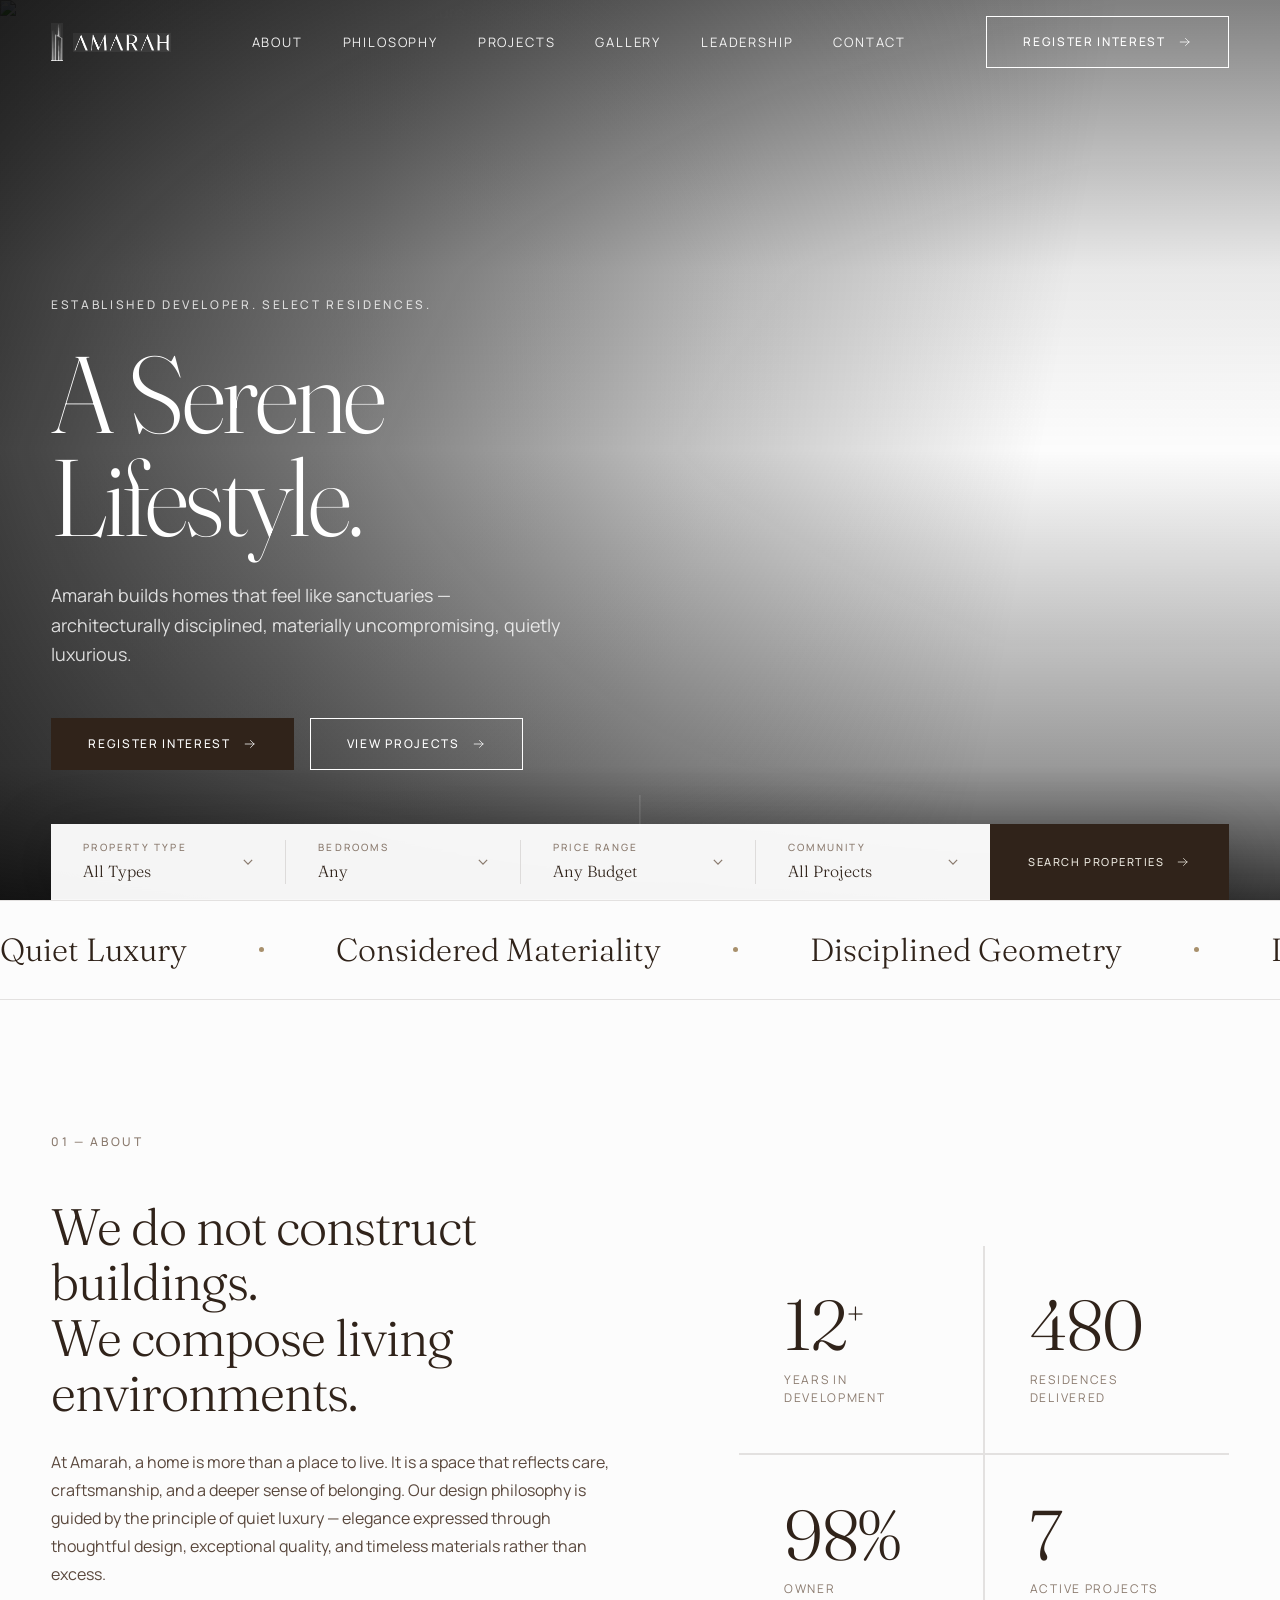
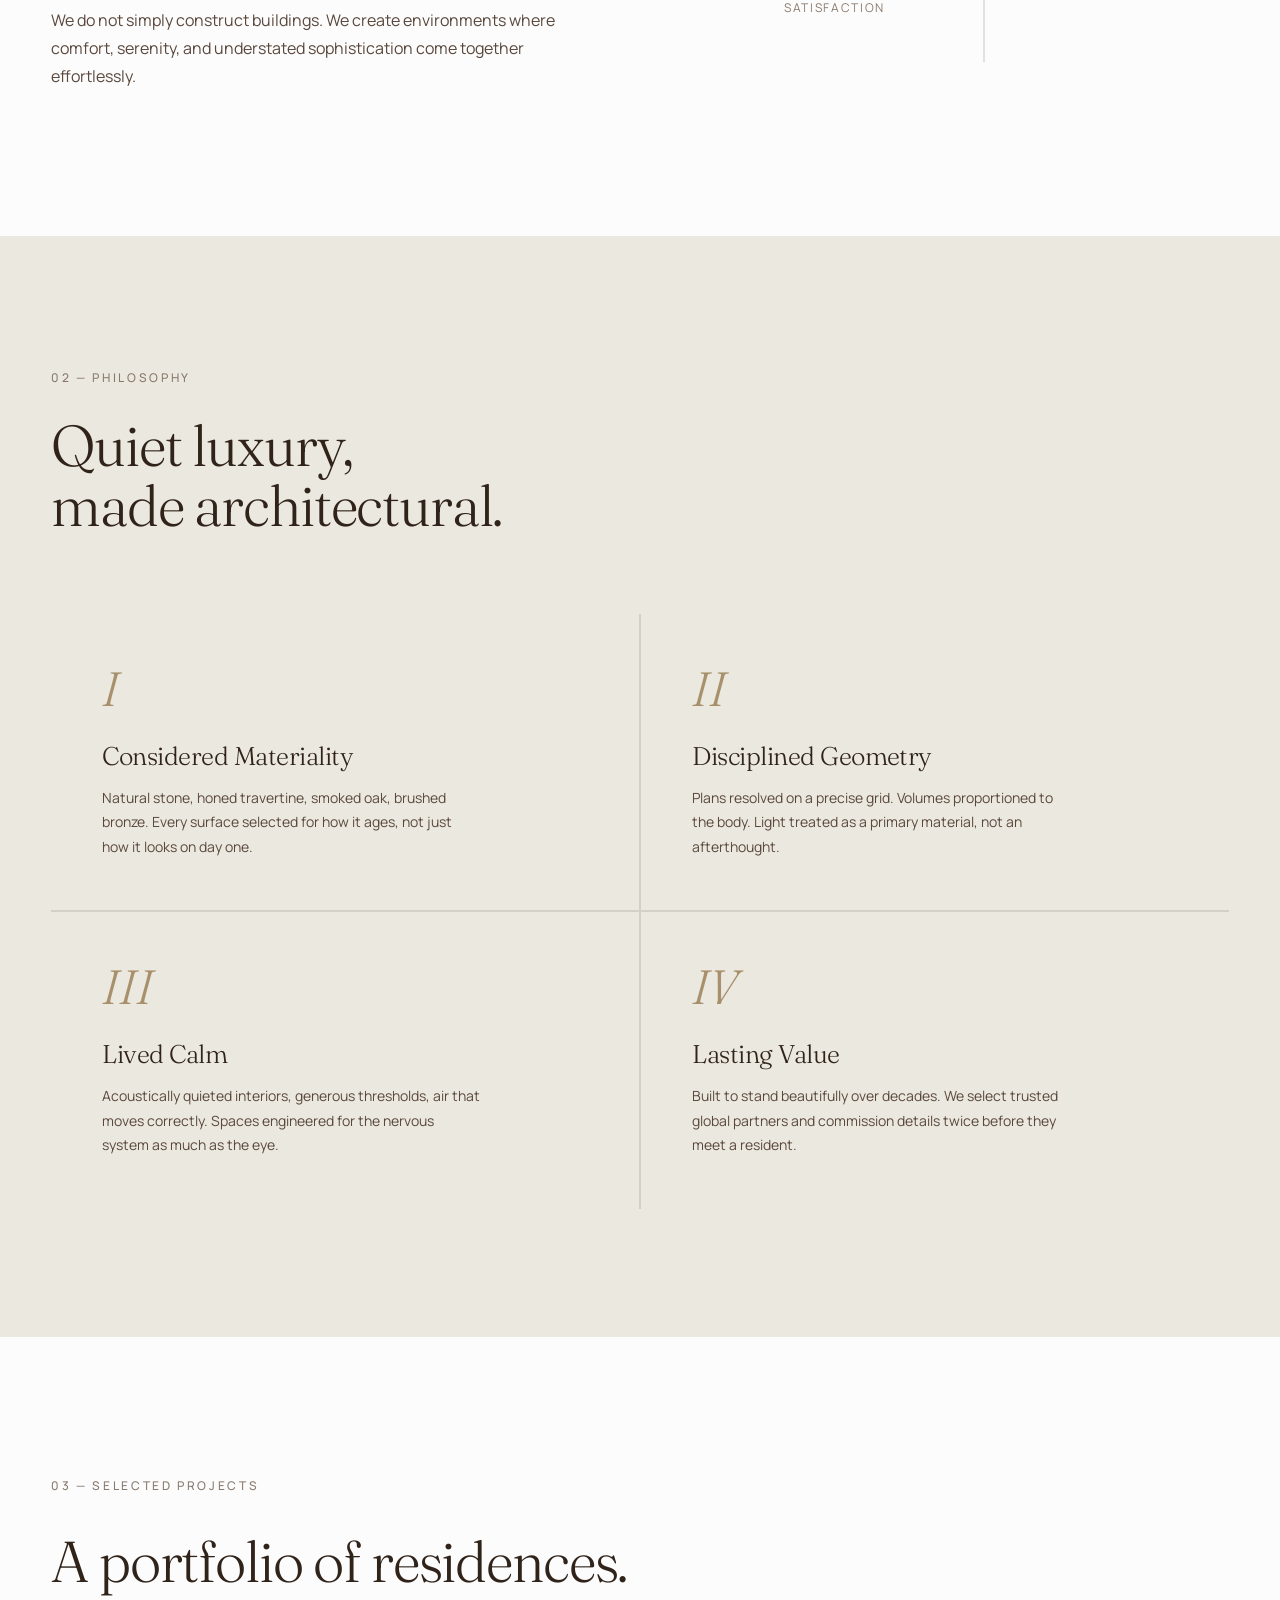
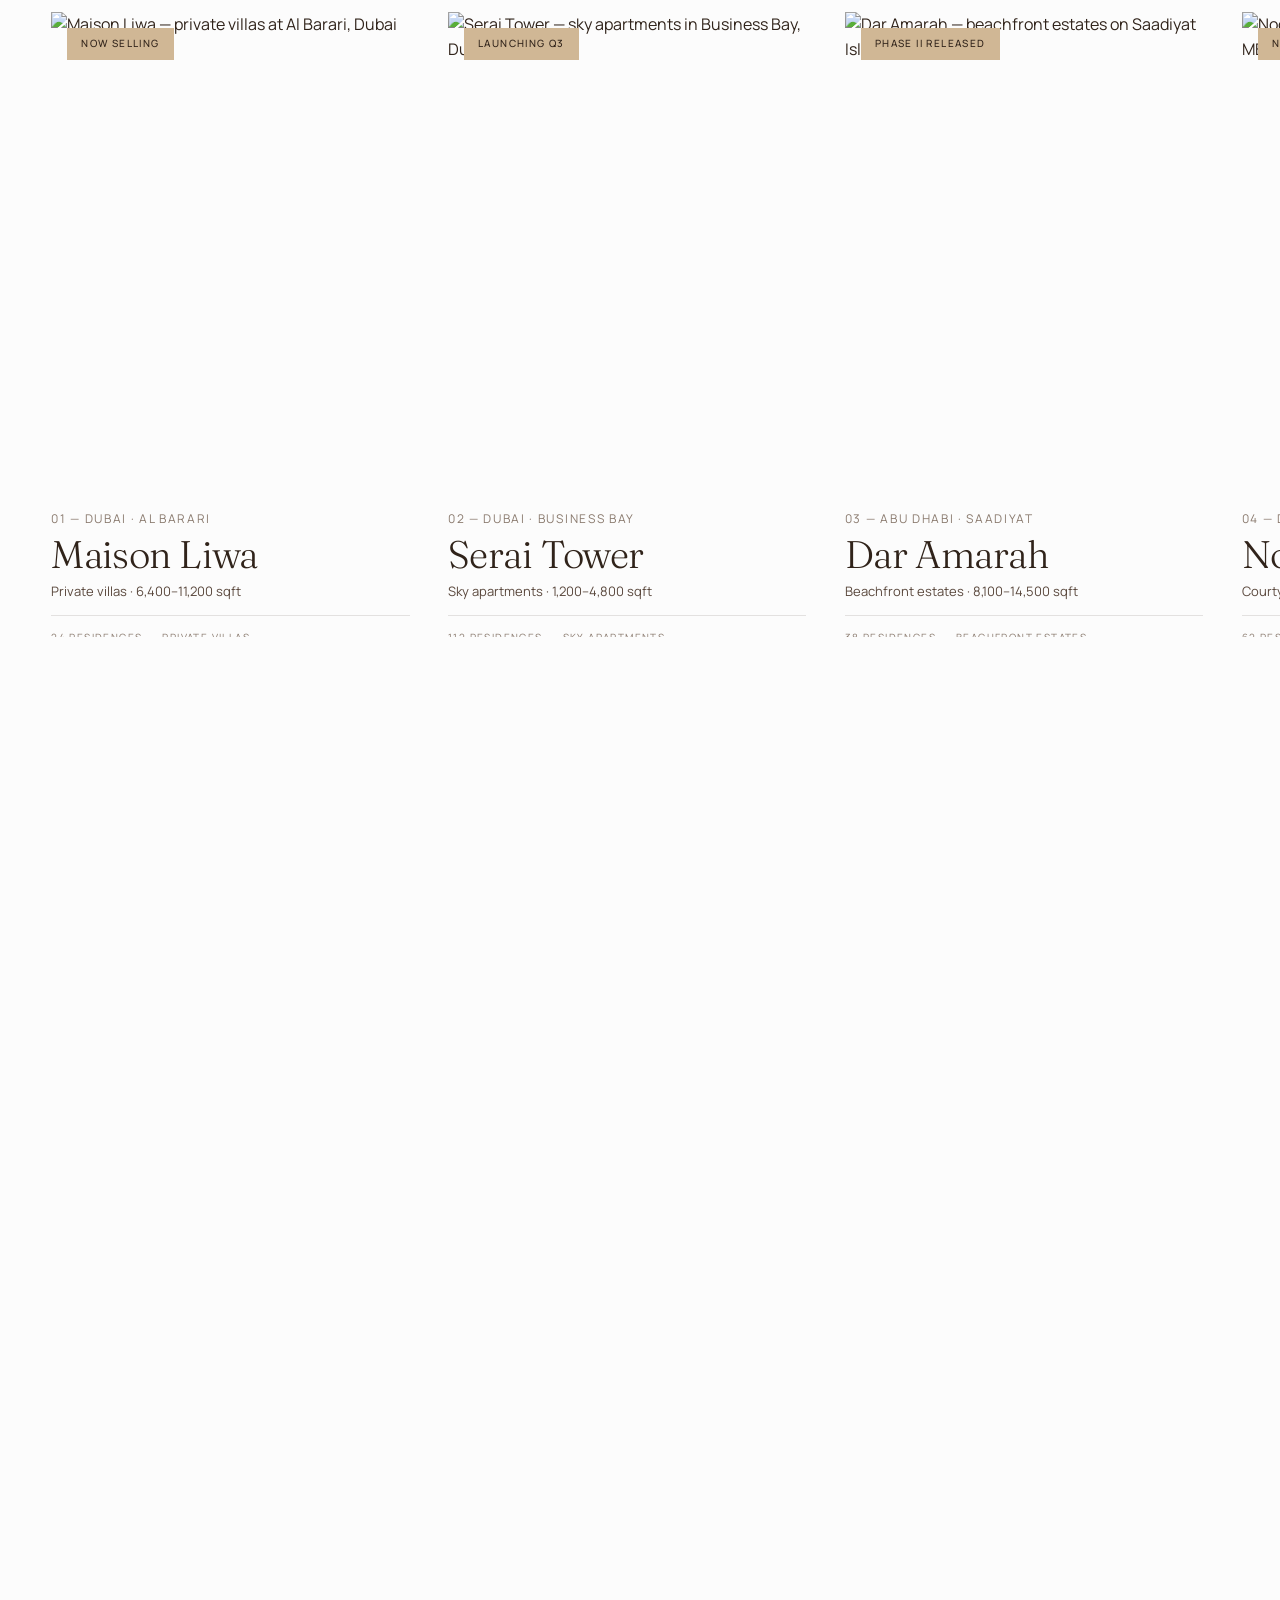
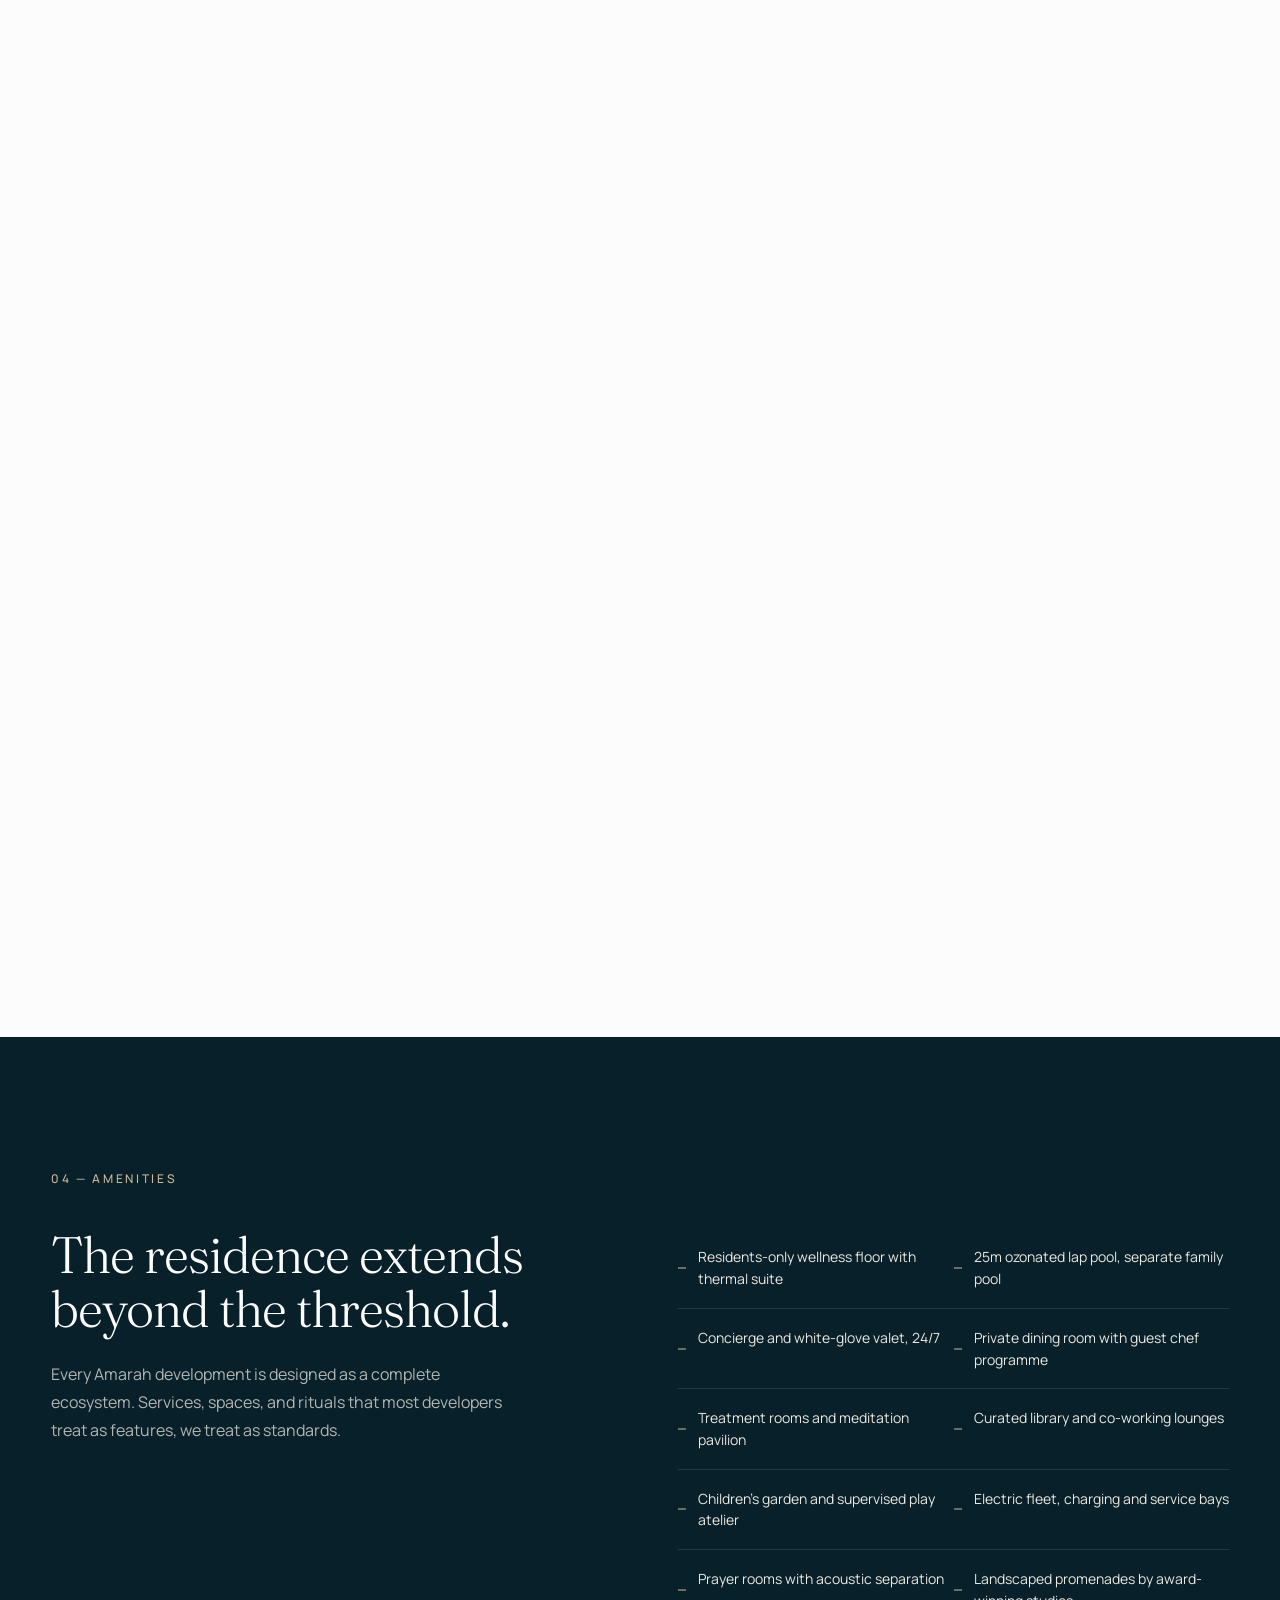
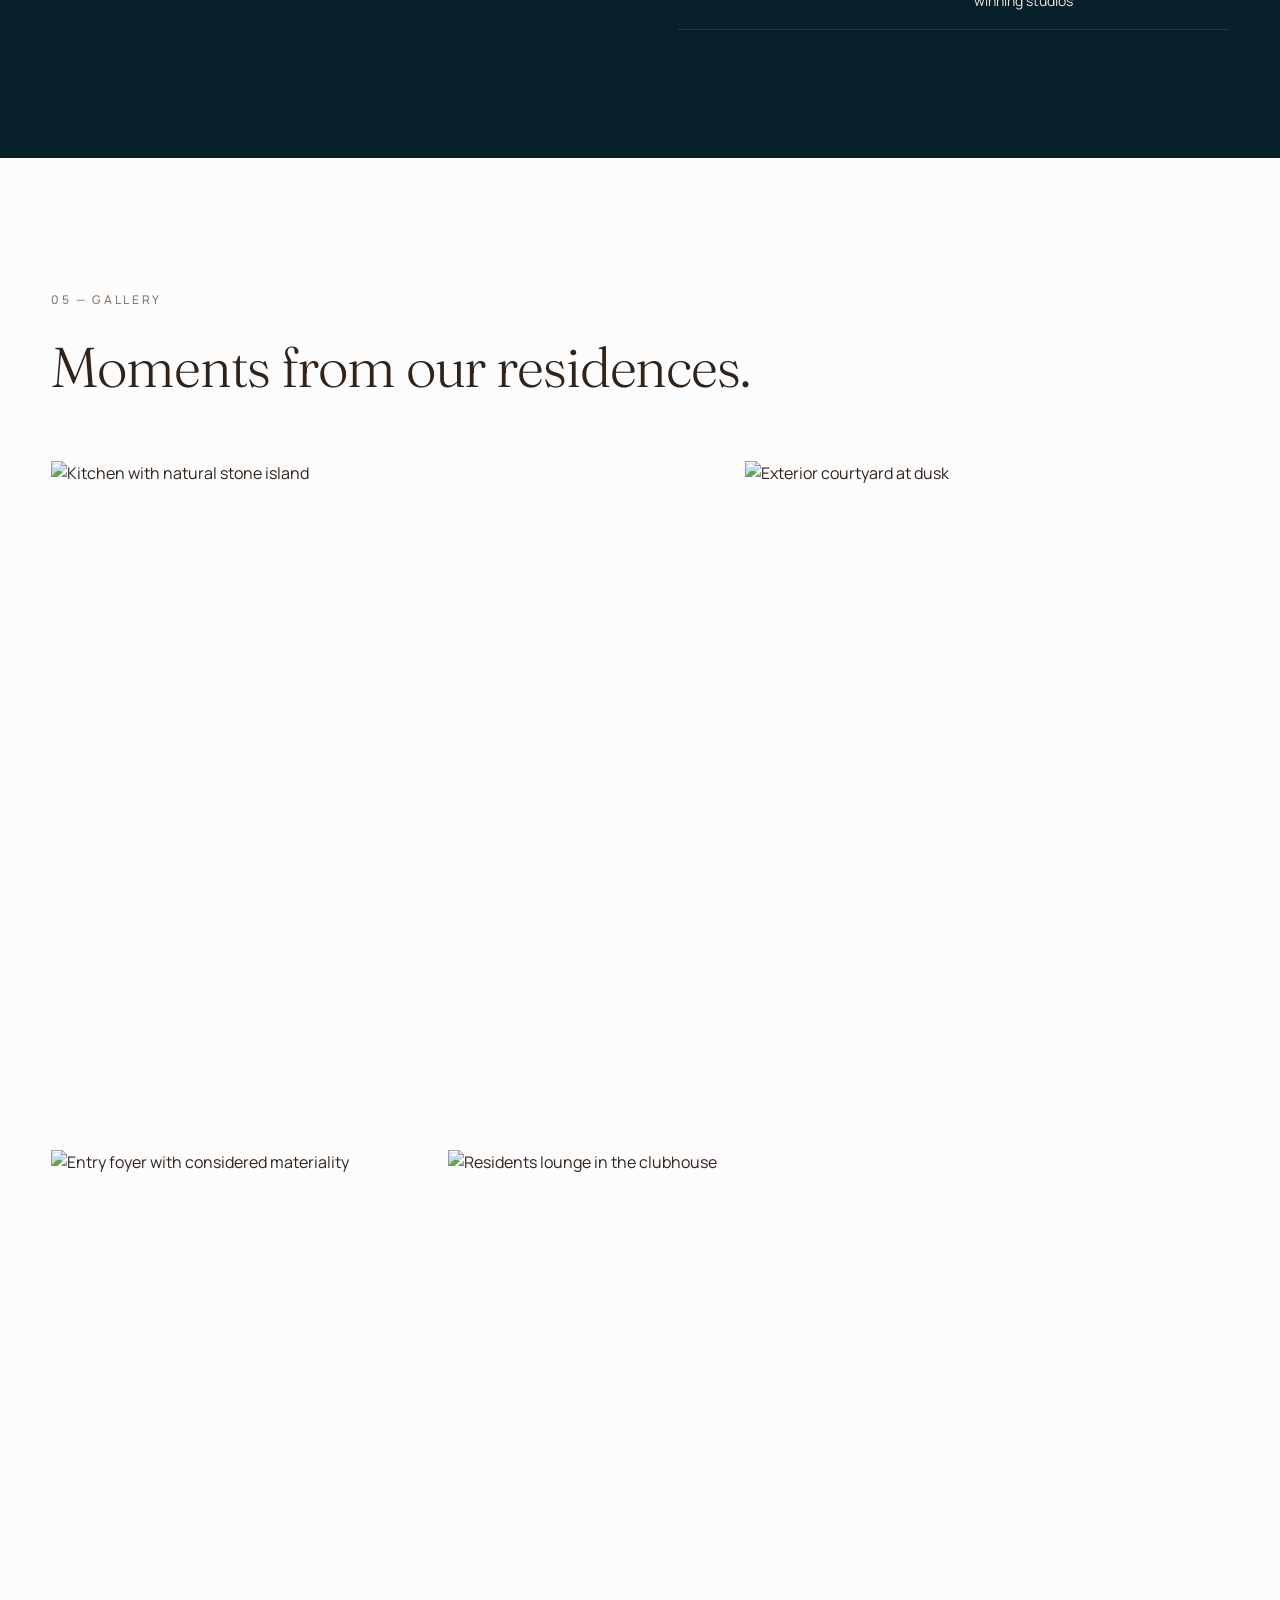
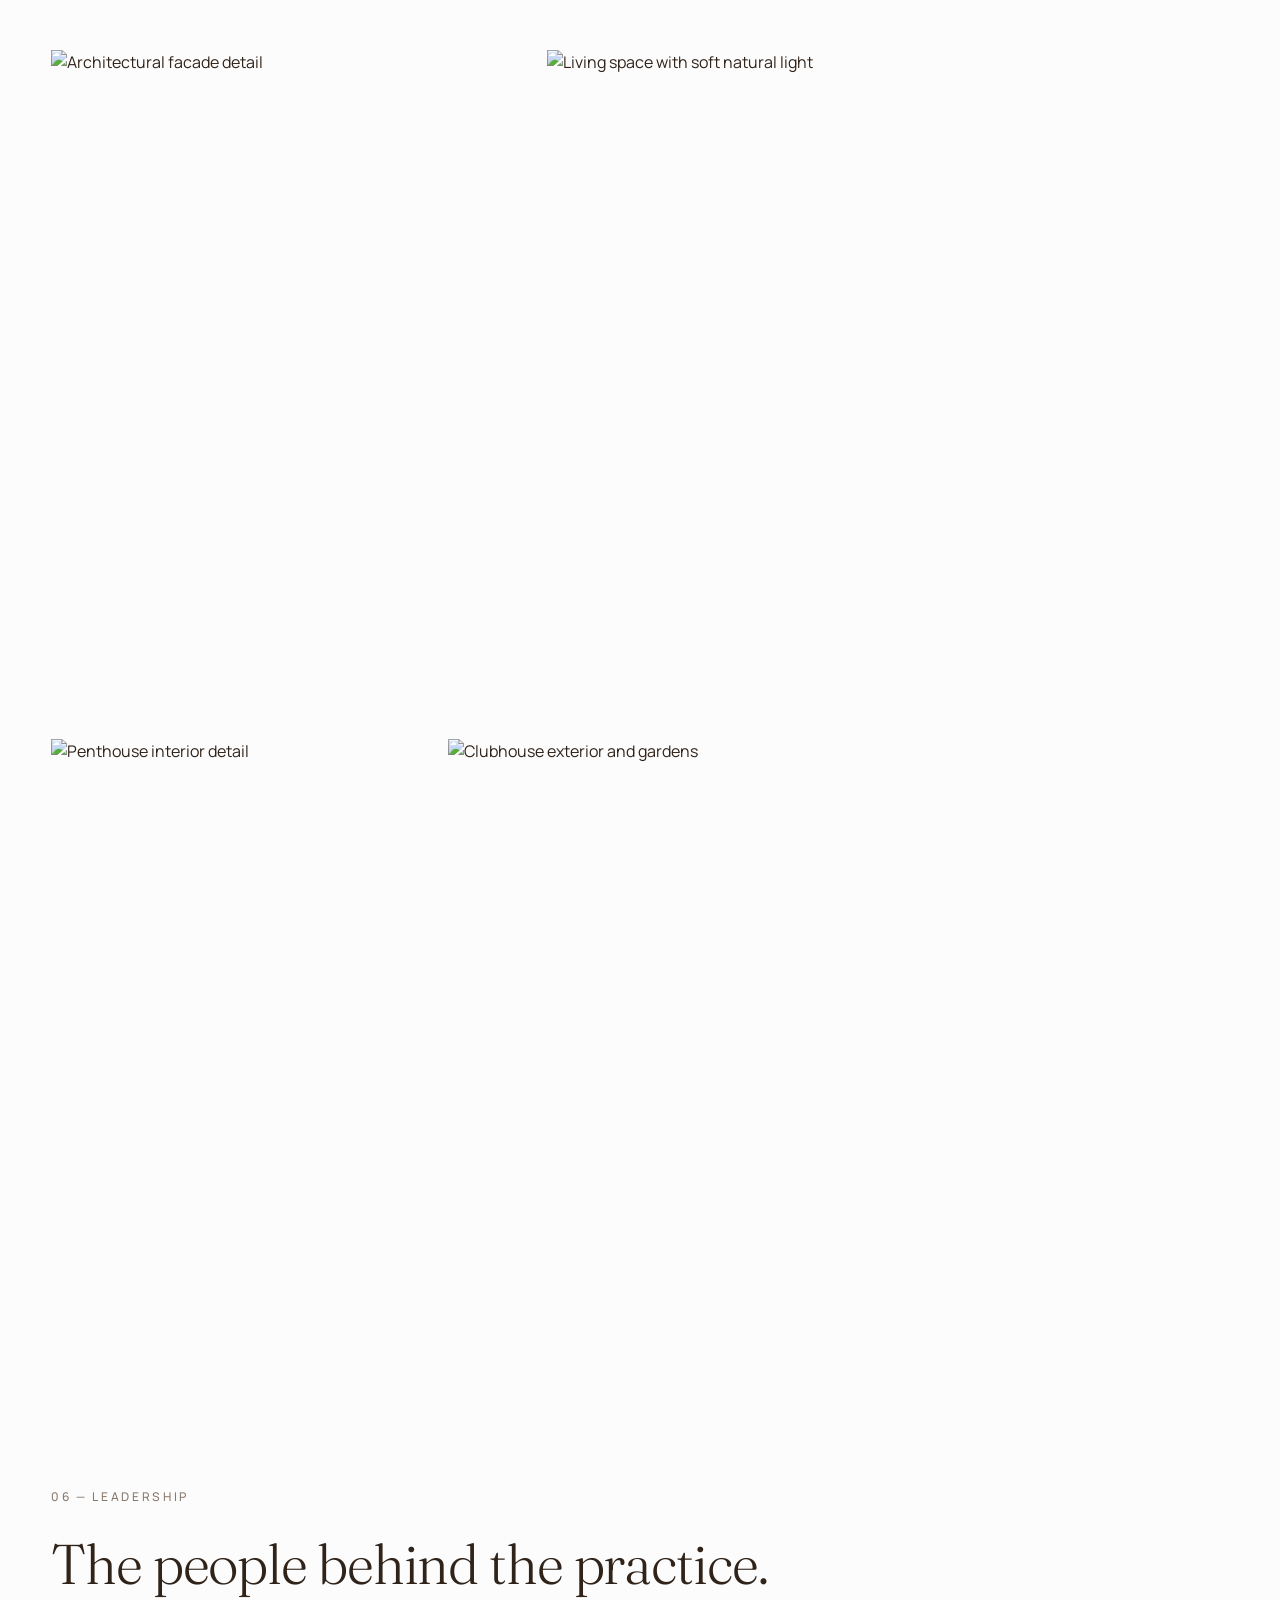
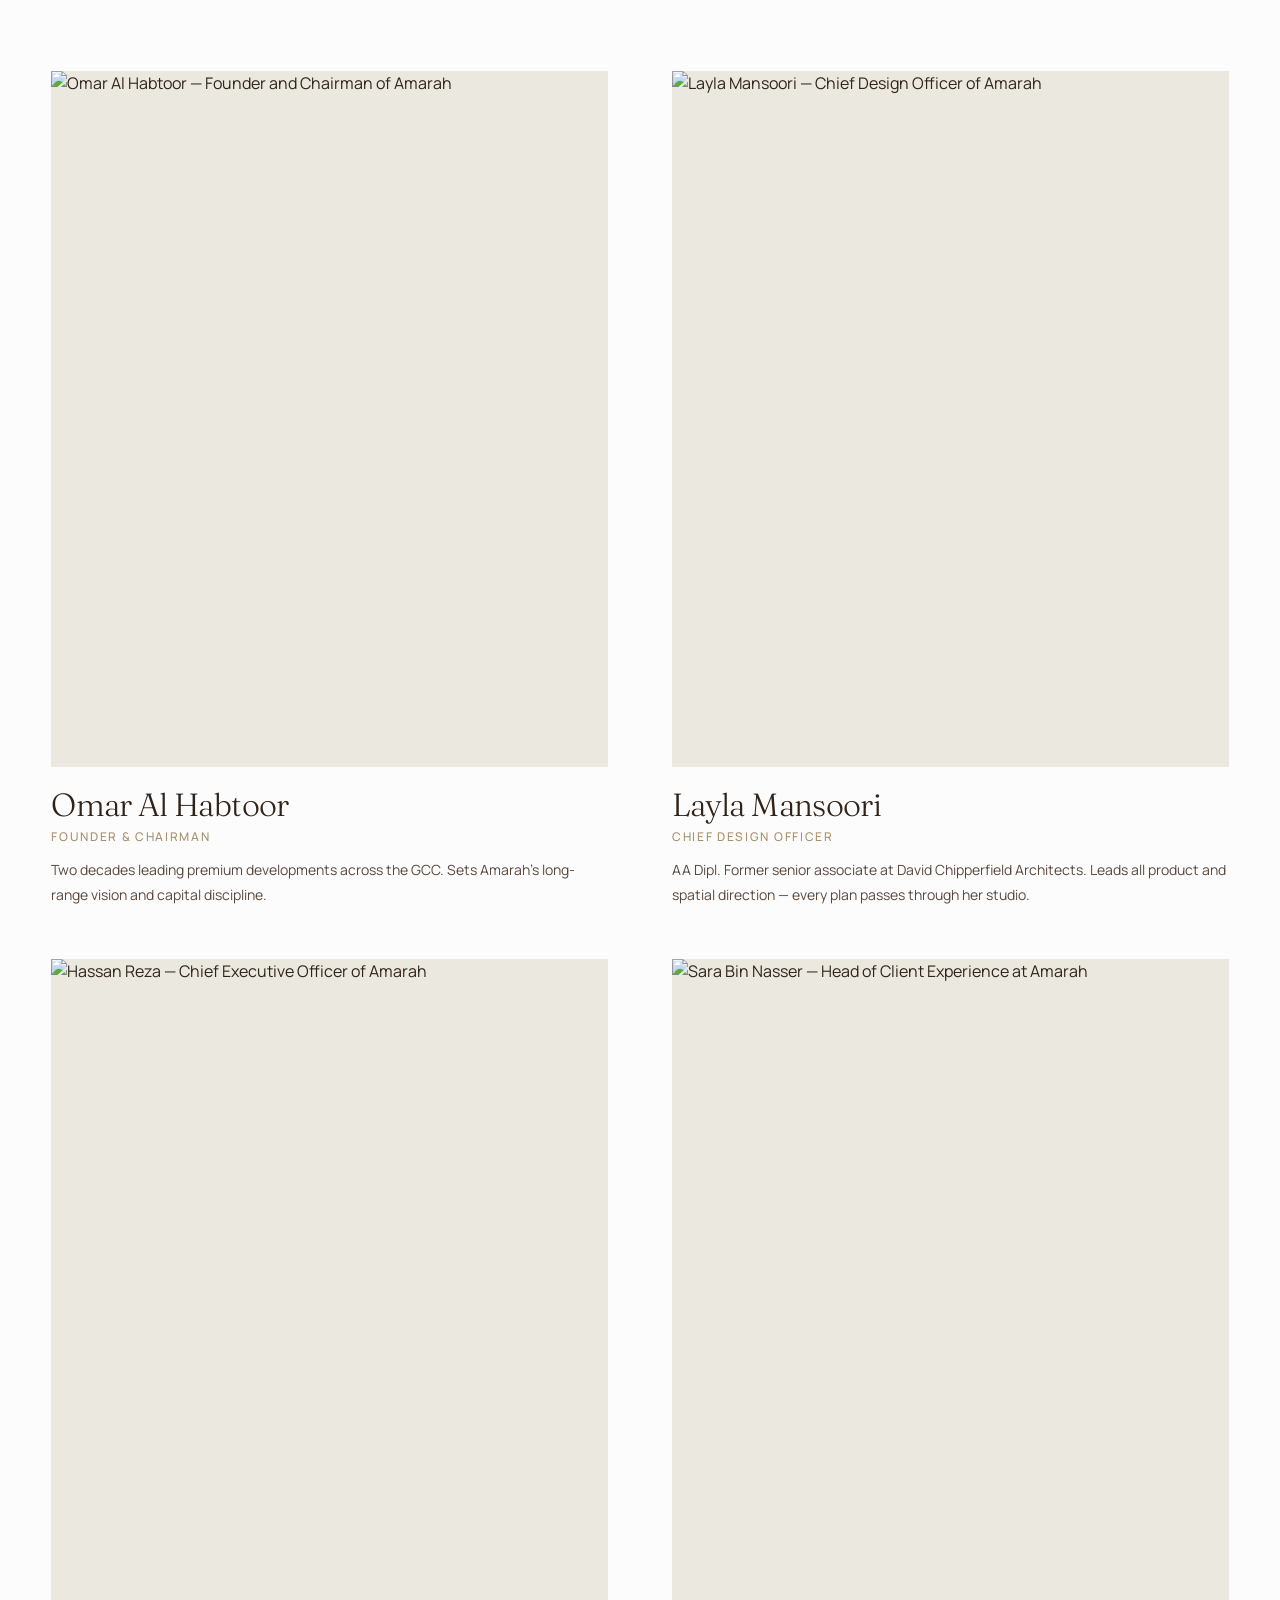
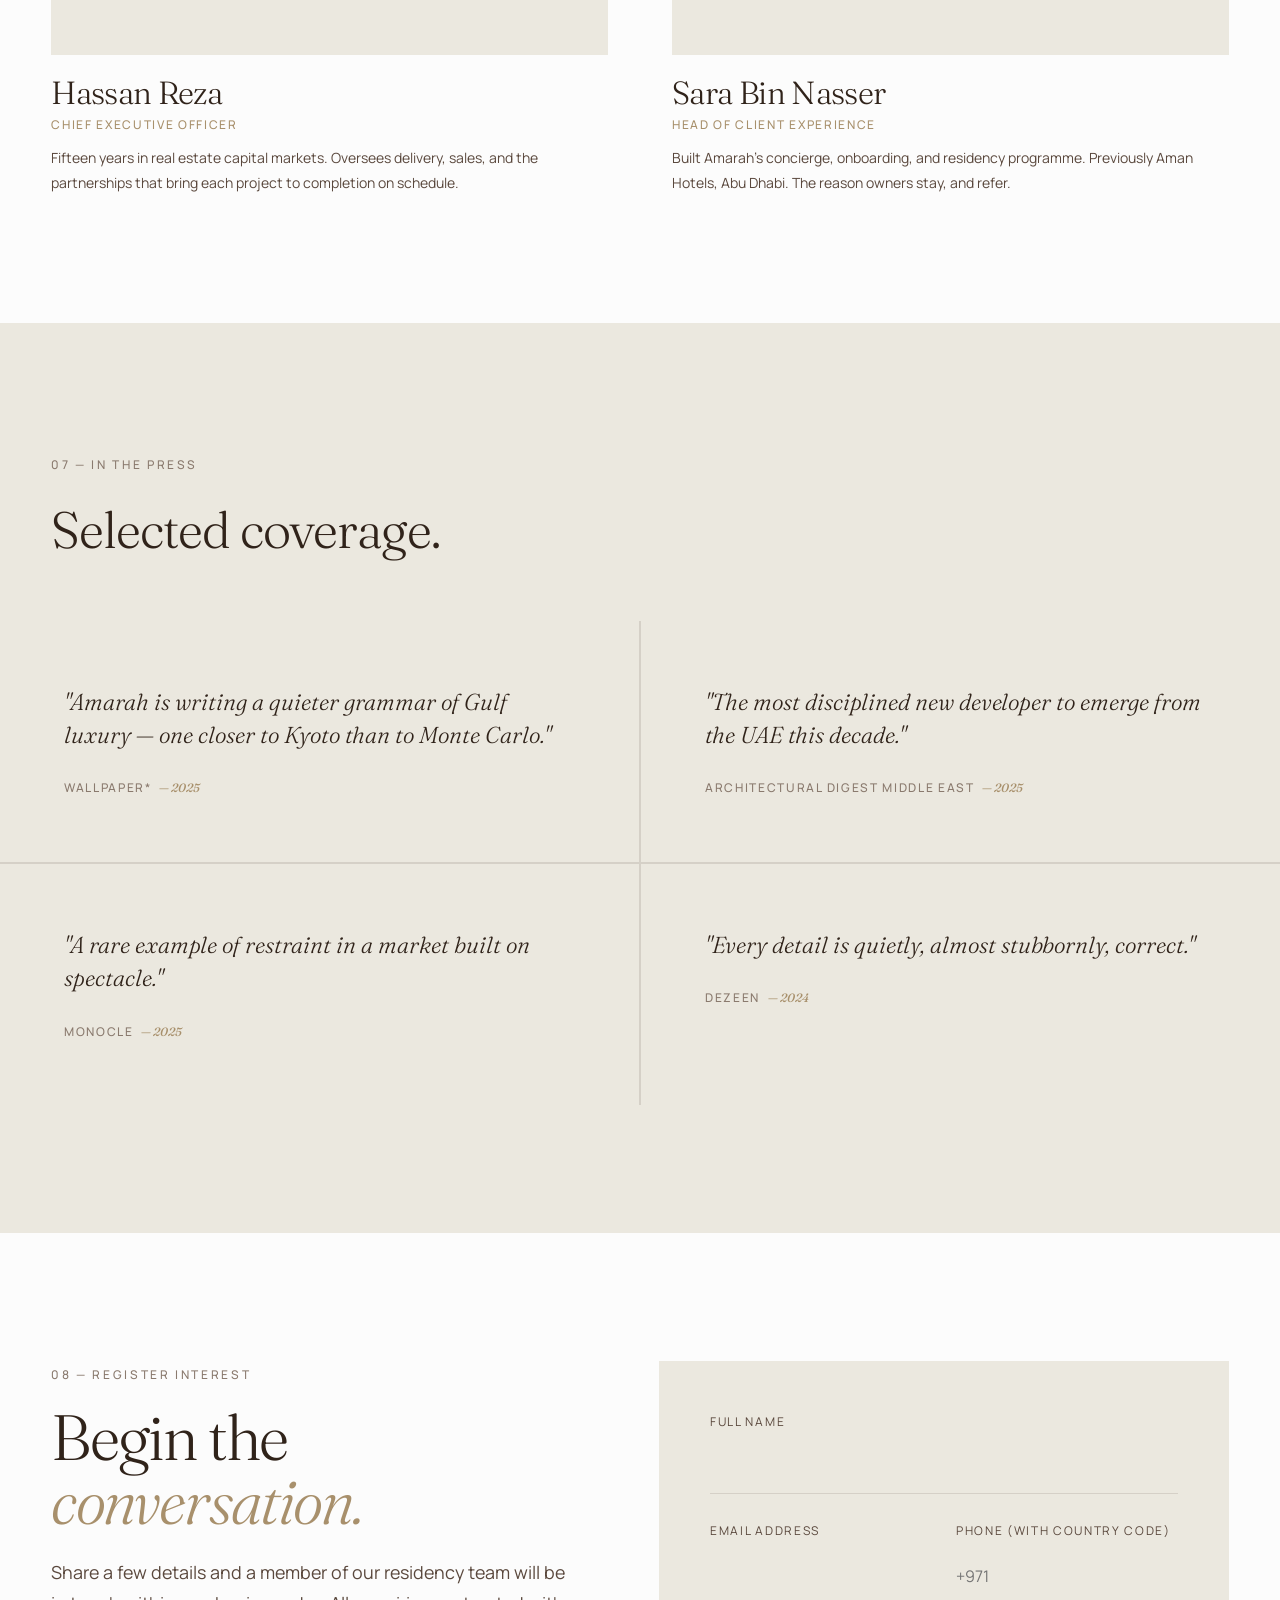
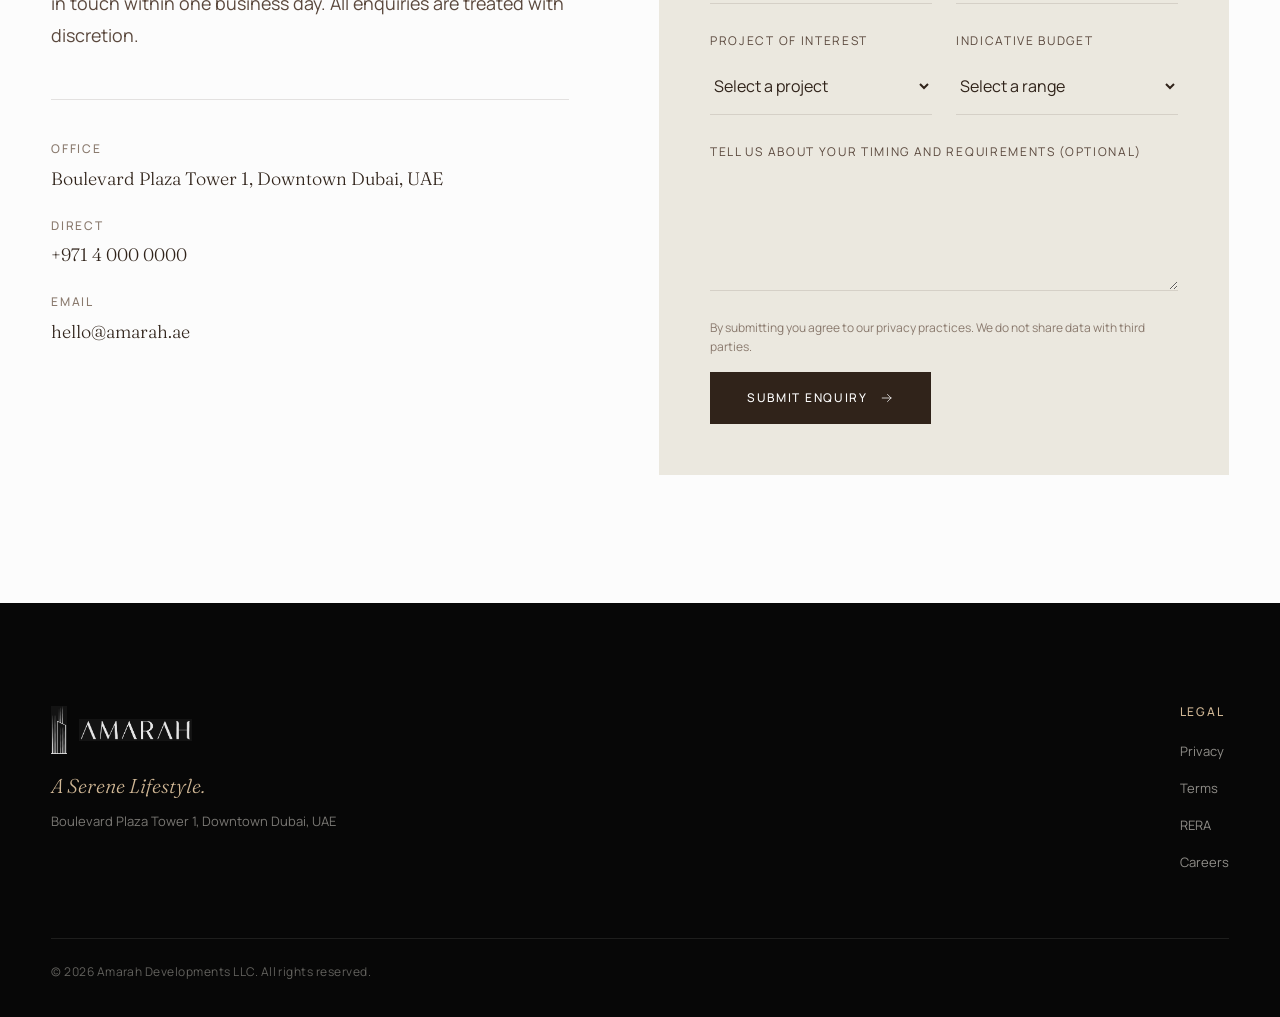
==== commit 725e5b68: "Use clean mark + wordmark logo assets in nav and footer Replace brand-guide page screenshots with th" ====
--- a/index.html
+++ b/index.html
@@ -31,8 +31,14 @@
 <header class="nav" id="nav">
   <div class="container">
     <a href="#home" class="nav__brand" aria-label="Amarah — Home">
-      <img class="nav__logo nav__logo--light" src="assets/images/logo/logo-dark-bg.png" alt="Amarah" height="32" />
-      <img class="nav__logo nav__logo--dark"  src="assets/images/logo/logo-light-bg.png" alt="Amarah" height="32" />
+      <span class="nav__logo nav__logo--light">
+        <img class="nav__logo-mark" src="assets/images/logo/mark_white.png" alt="" aria-hidden="true">
+        <img class="nav__logo-wordmark" src="assets/images/logo/wordmark_white.png" alt="Amarah">
+      </span>
+      <span class="nav__logo nav__logo--dark">
+        <img class="nav__logo-mark" src="assets/images/logo/mark.png" alt="" aria-hidden="true">
+        <img class="nav__logo-wordmark" src="assets/images/logo/wordmark.png" alt="Amarah">
+      </span>
     </a>
     <nav class="nav__links" aria-label="Primary navigation">
       <a href="#about">About</a>
@@ -735,8 +741,10 @@
     <div class="footer__grid">
       <div class="footer__brand-col">
         <div class="footer__brand">
-          <!-- logo-dark-bg = white/light logo, correct for dark footer -->
-          <img src="assets/images/logo/logo-dark-bg.png" alt="Amarah" height="28" />
+          <span class="footer__logo-lockup">
+            <img class="footer__logo-mark" src="assets/images/logo/mark_white.png" alt="" aria-hidden="true">
+            <img class="footer__logo-wordmark" src="assets/images/logo/wordmark_white.png" alt="Amarah">
+          </span>
         </div>
         <p class="footer__tag">A Serene Lifestyle.</p>
         <p class="footer__addr">Boulevard Plaza Tower 1, Downtown Dubai, UAE</p>
--- a/css/components.css
+++ b/css/components.css
@@ -47,16 +47,22 @@
   color: inherit;
 }
 .nav__logo {
-  height: 32px;
+  display: flex;
+  align-items: center;
+  gap: 10px;
+}
+.nav__logo-mark {
+  height: 38px;
   width: auto;
-  display: block;
-}
-/* On hero (dark bg): show logo-dark-bg (white logo) */
+}
+.nav__logo-wordmark {
+  height: 19px;
+  width: auto;
+}
 .nav__logo--dark  { display: none; }
-.nav__logo--light { display: block; }
-/* When scrolled to light nav bg: swap to logo-light-bg (dark logo) */
+.nav__logo--light { display: flex; }
 .nav.is-scrolled .nav__logo--light { display: none; }
-.nav.is-scrolled .nav__logo--dark  { display: block; }
+.nav.is-scrolled .nav__logo--dark  { display: flex; }
 .nav__links {
   display: flex;
   gap: 40px;
--- a/css/pages.css
+++ b/css/pages.css
@@ -1004,6 +1004,19 @@
   margin-bottom: 16px;
   opacity: 0.9;
 }
+.footer__logo-lockup {
+  display: flex;
+  align-items: center;
+  gap: 12px;
+}
+.footer__logo-mark {
+  height: 48px;
+  width: auto;
+}
+.footer__logo-wordmark {
+  height: 22px;
+  width: auto;
+}
 .footer__tag {
   font-family: var(--font-display);
   font-size: var(--fs-20);
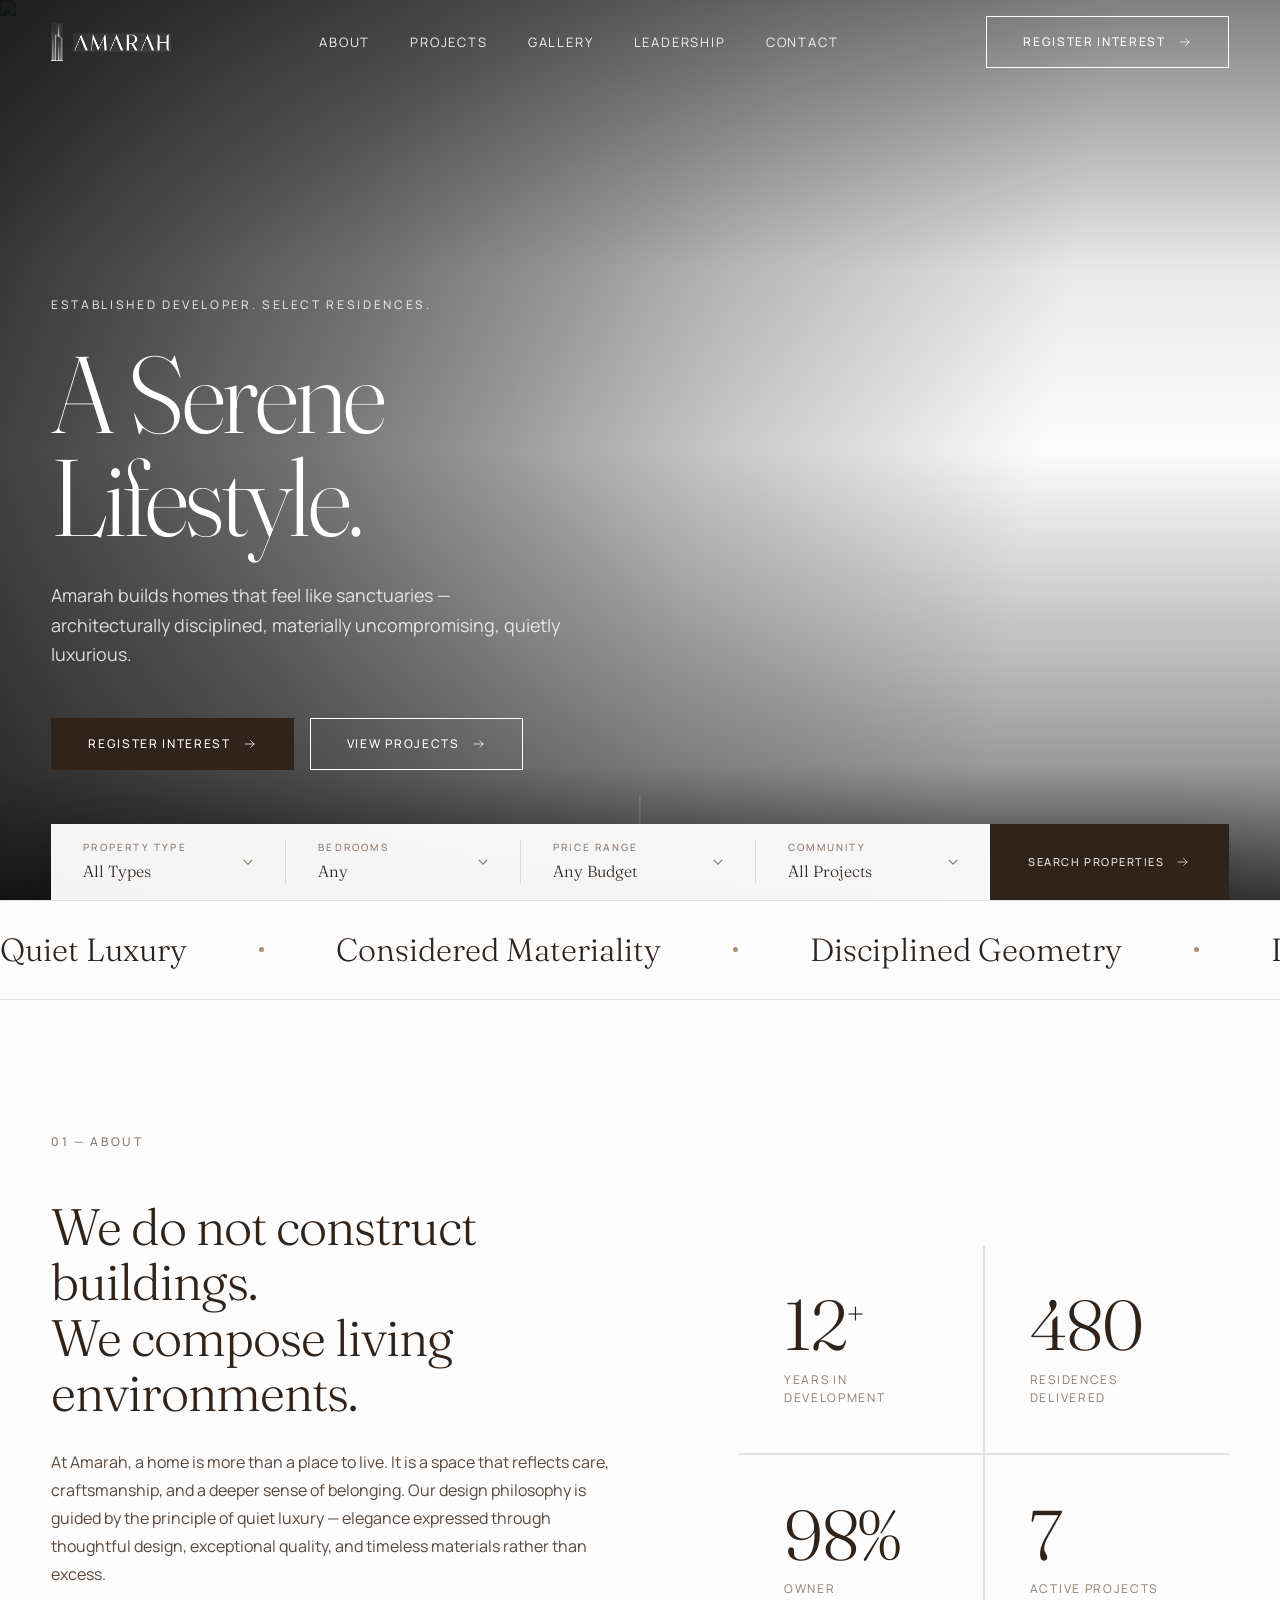
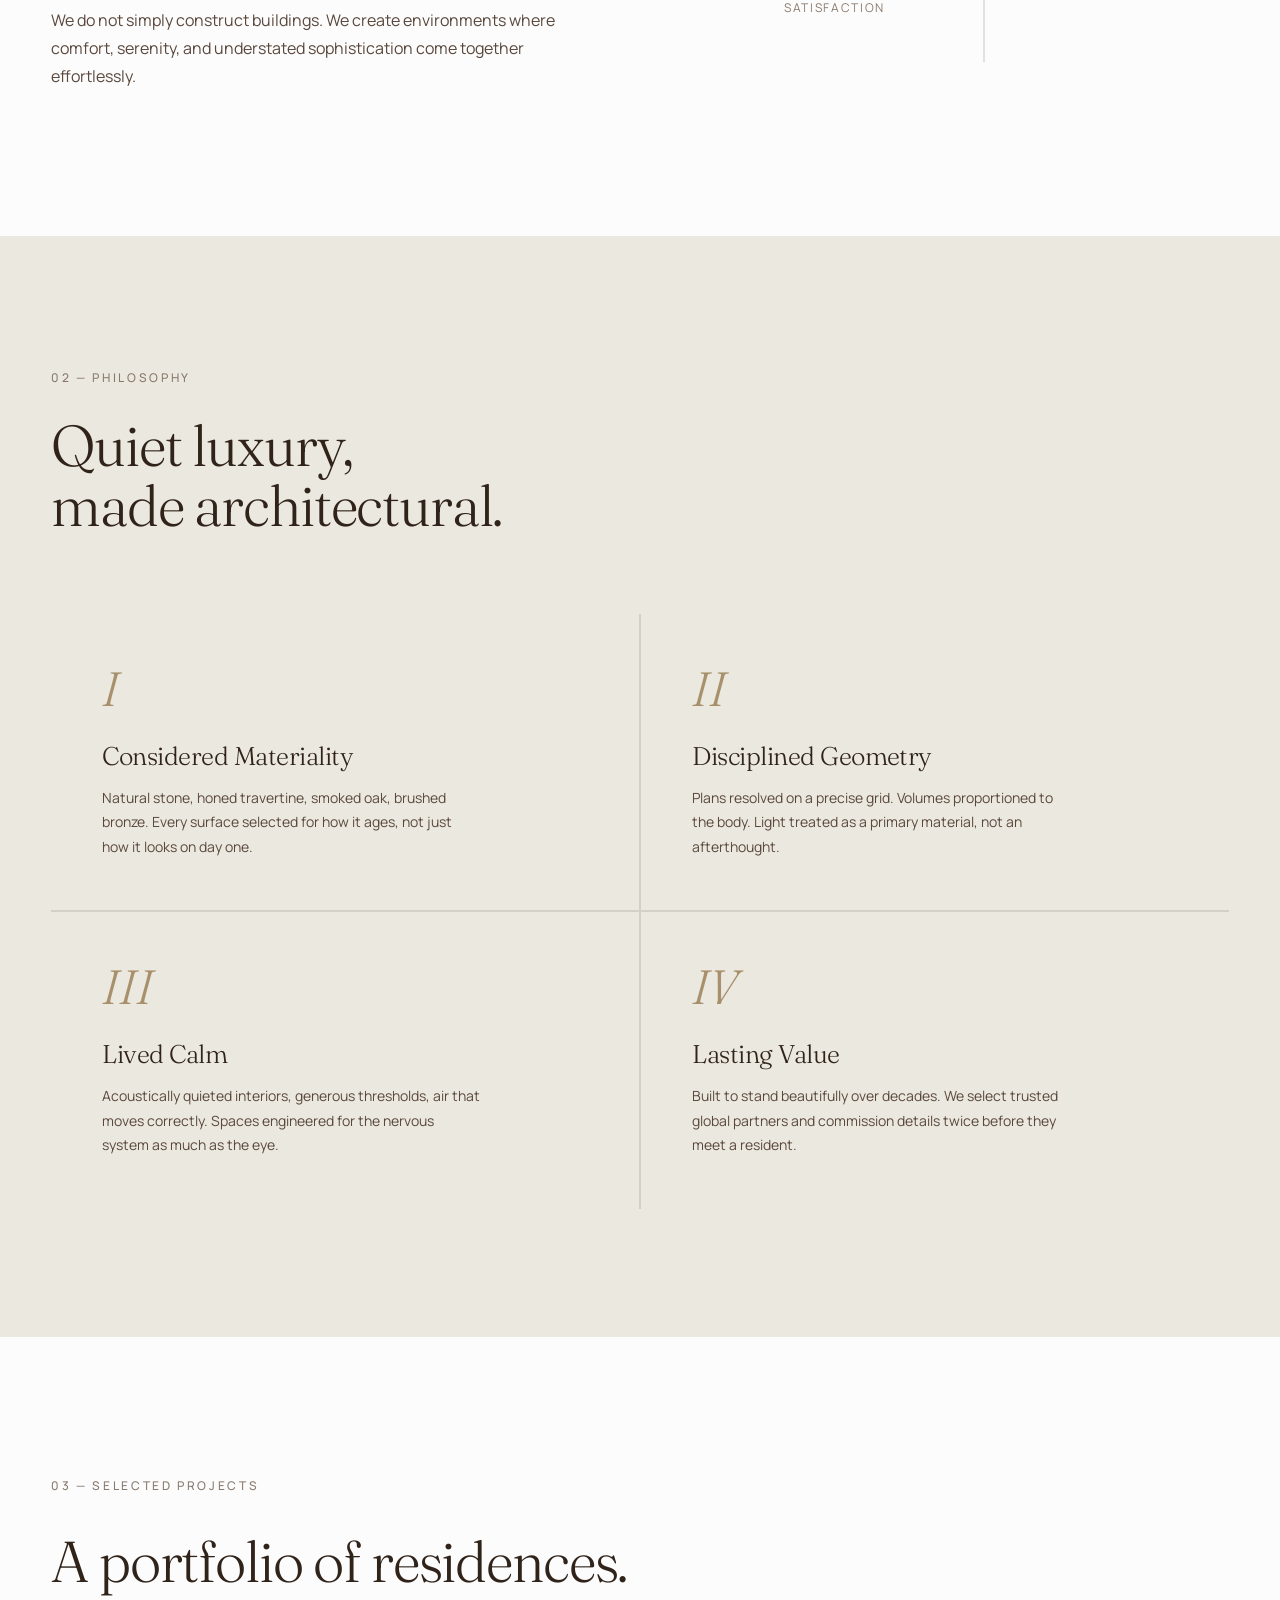
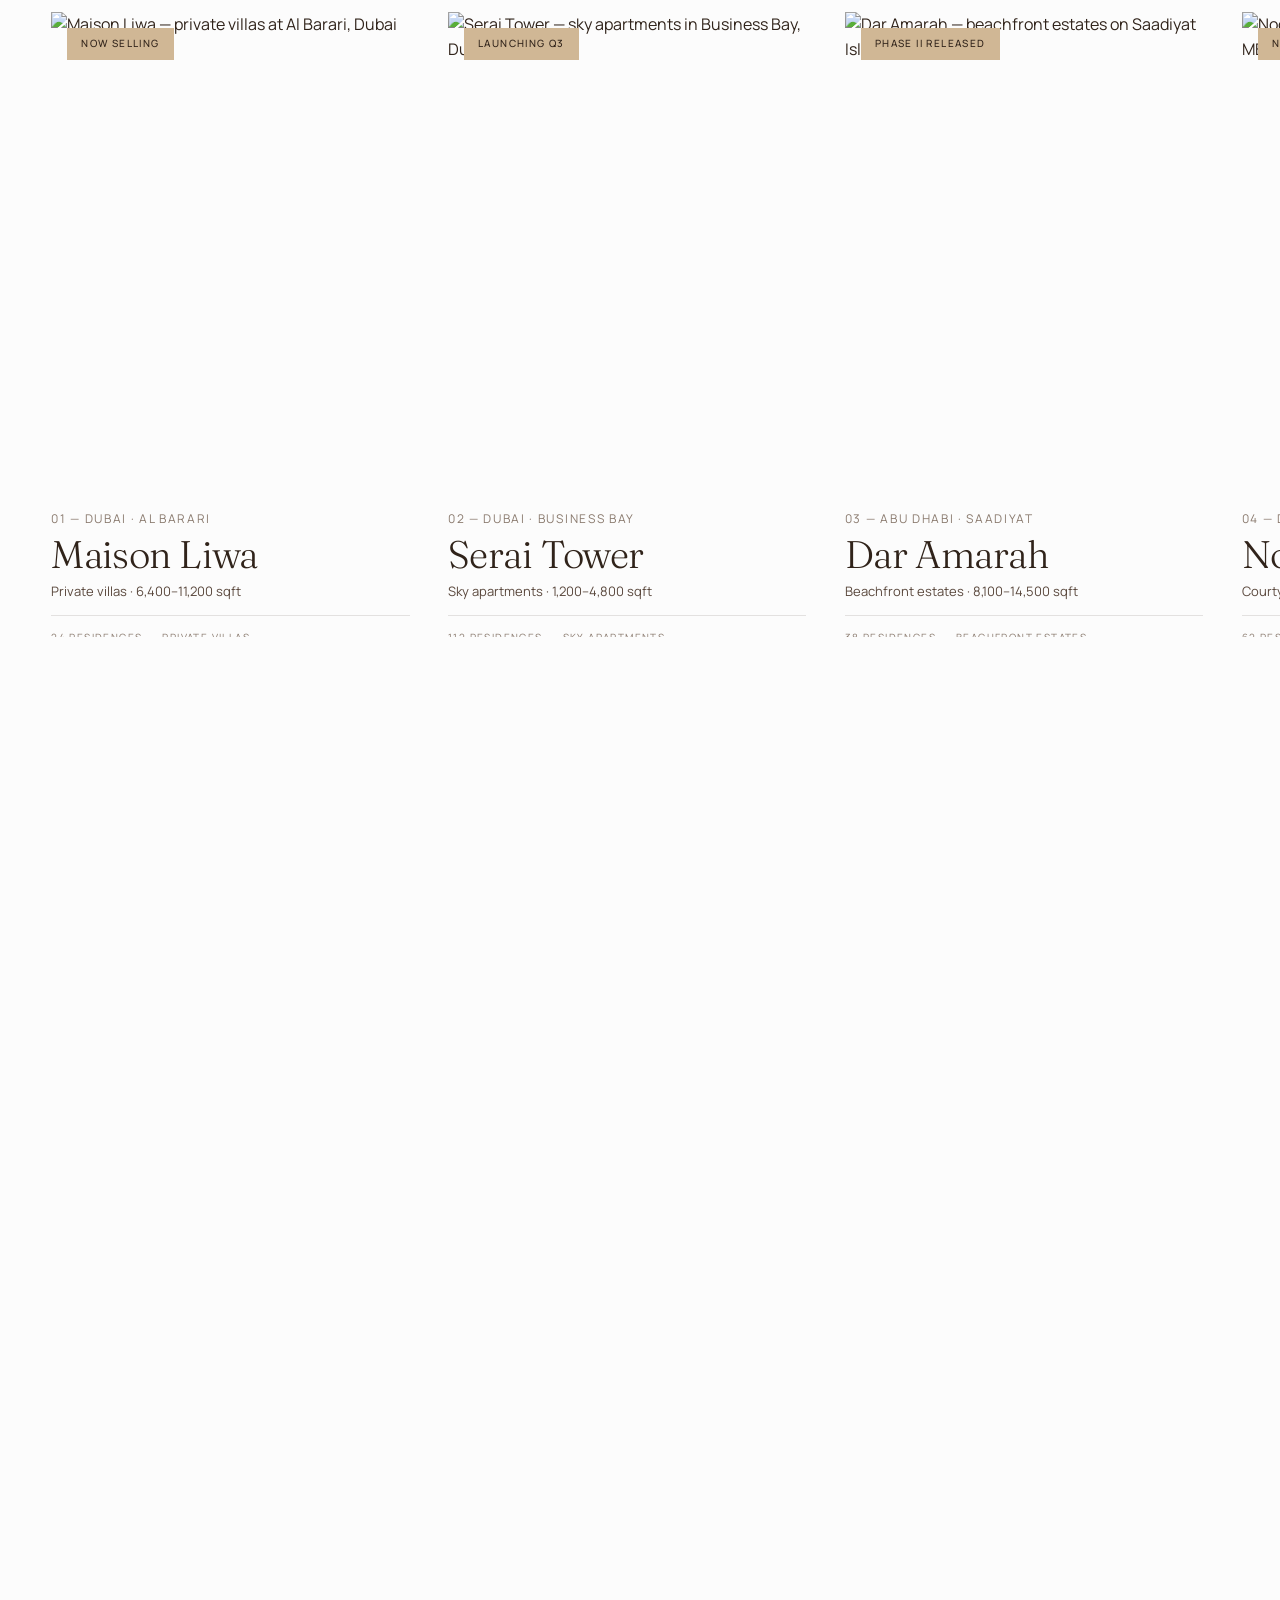
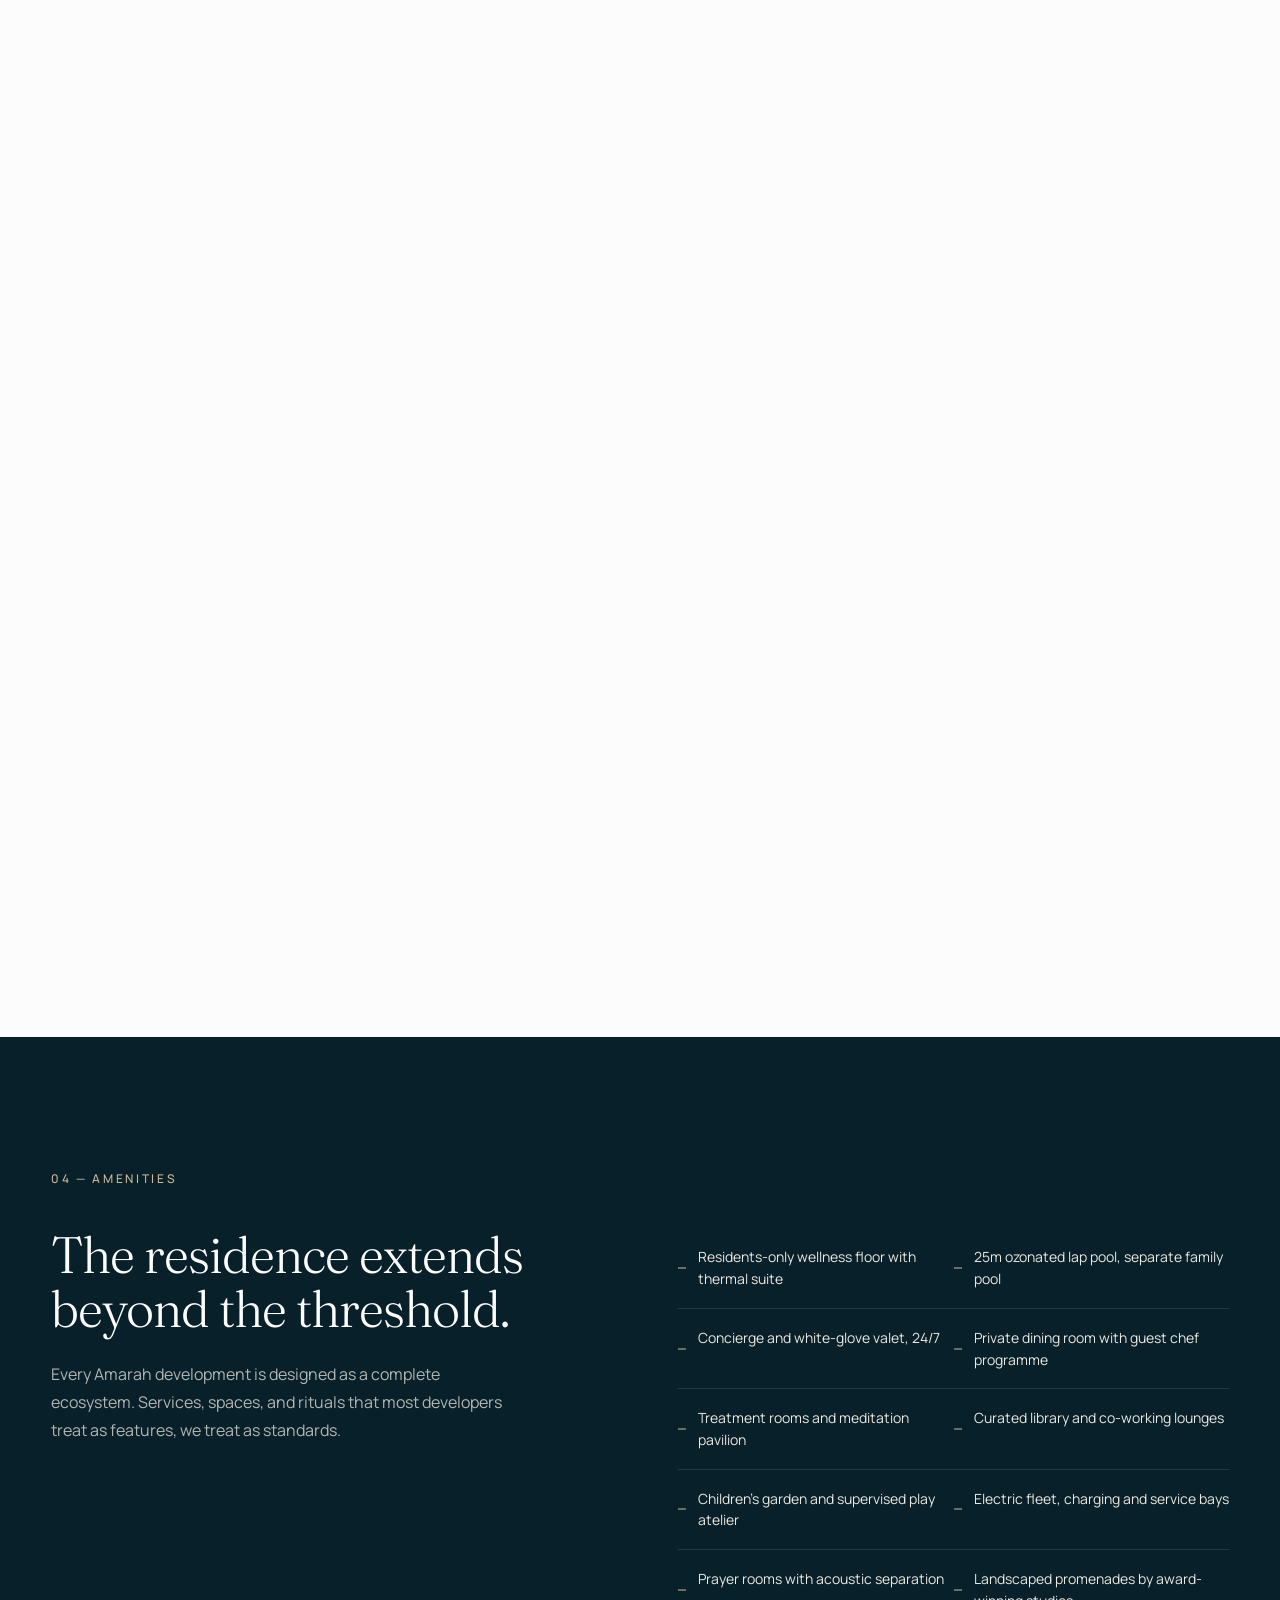
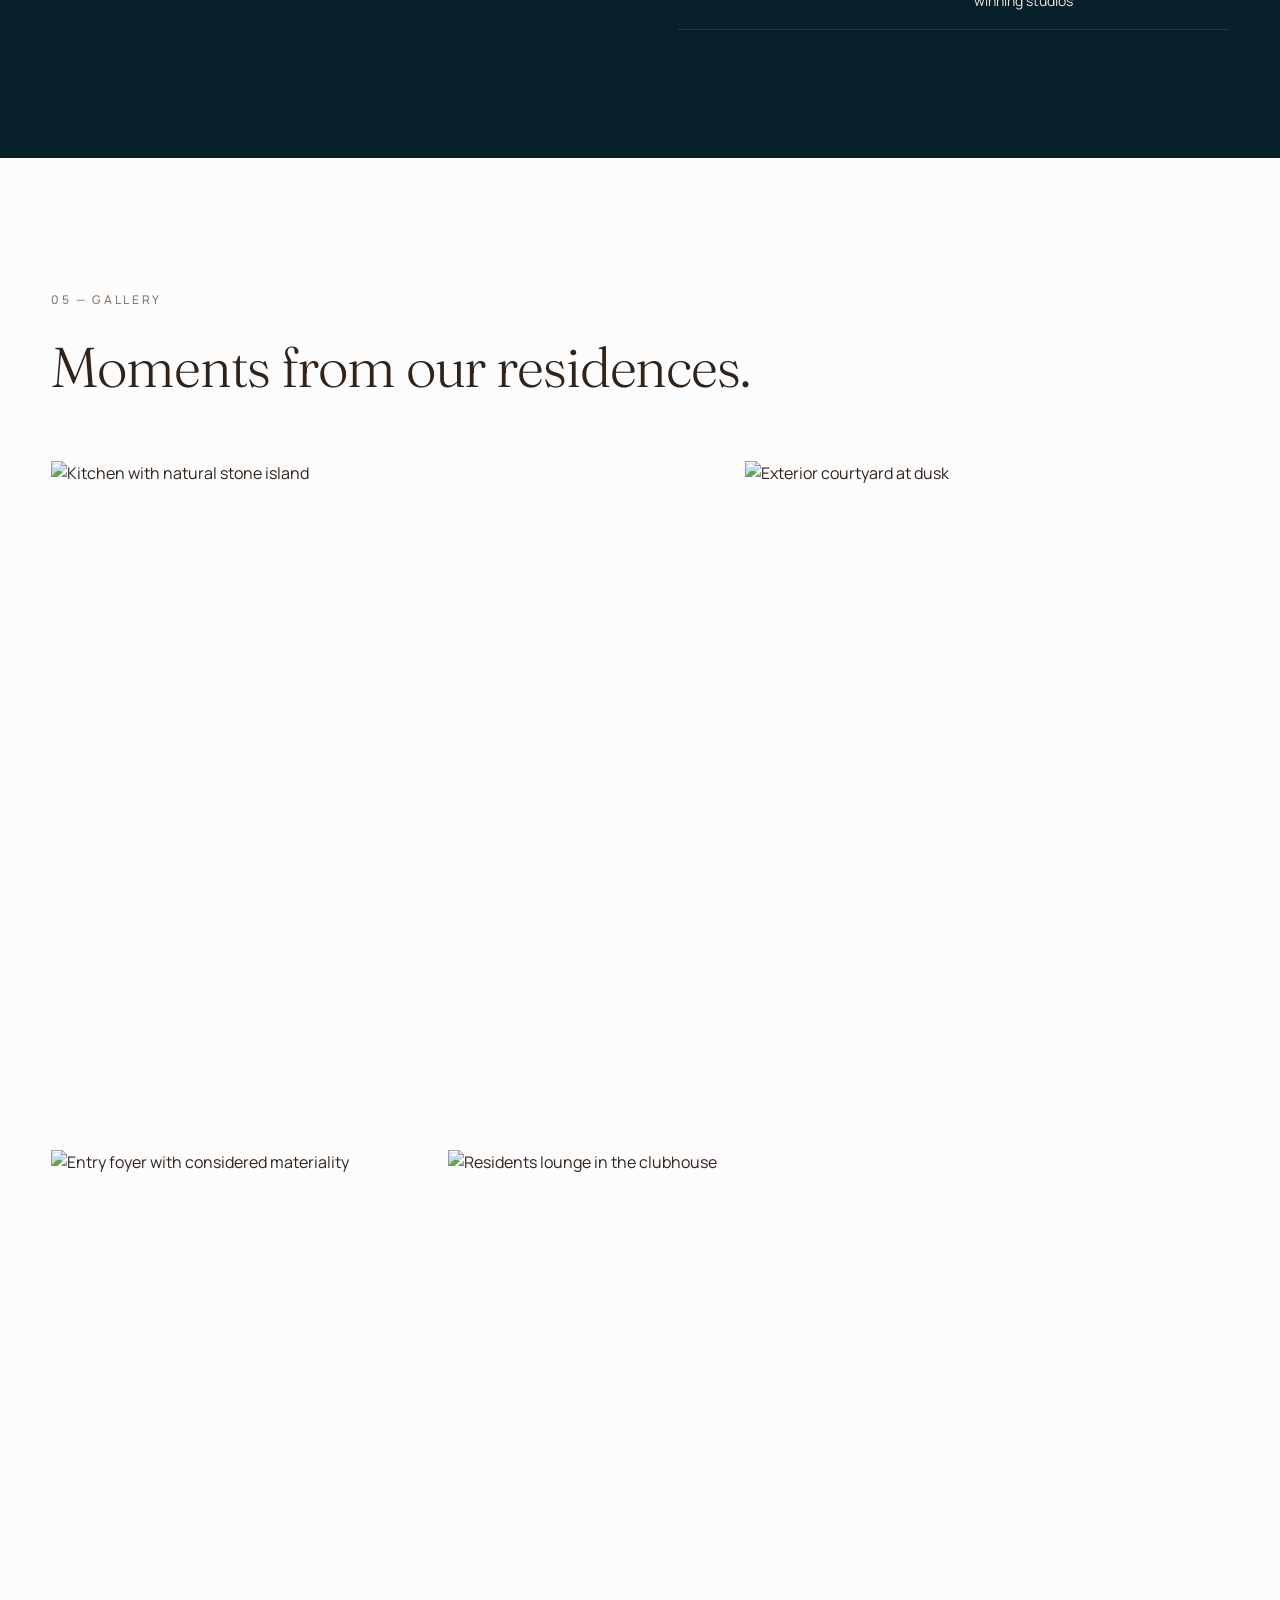
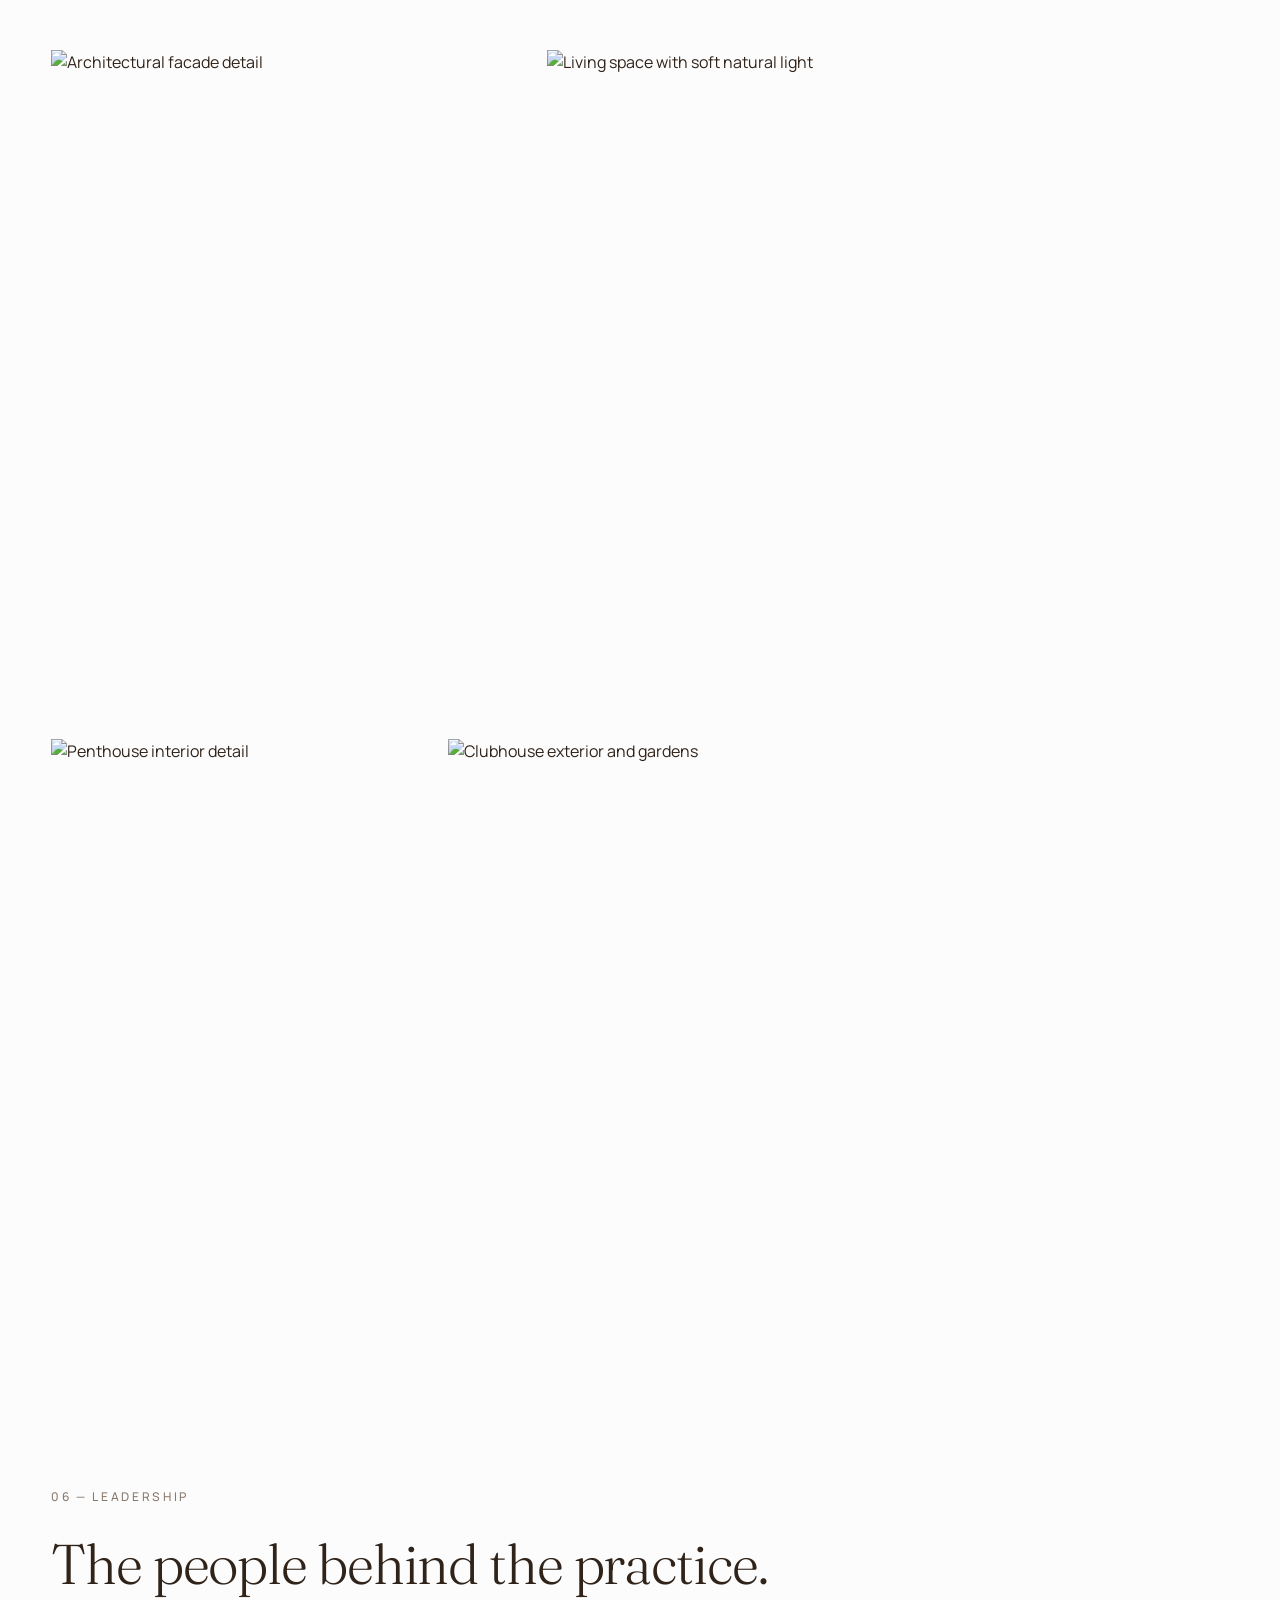
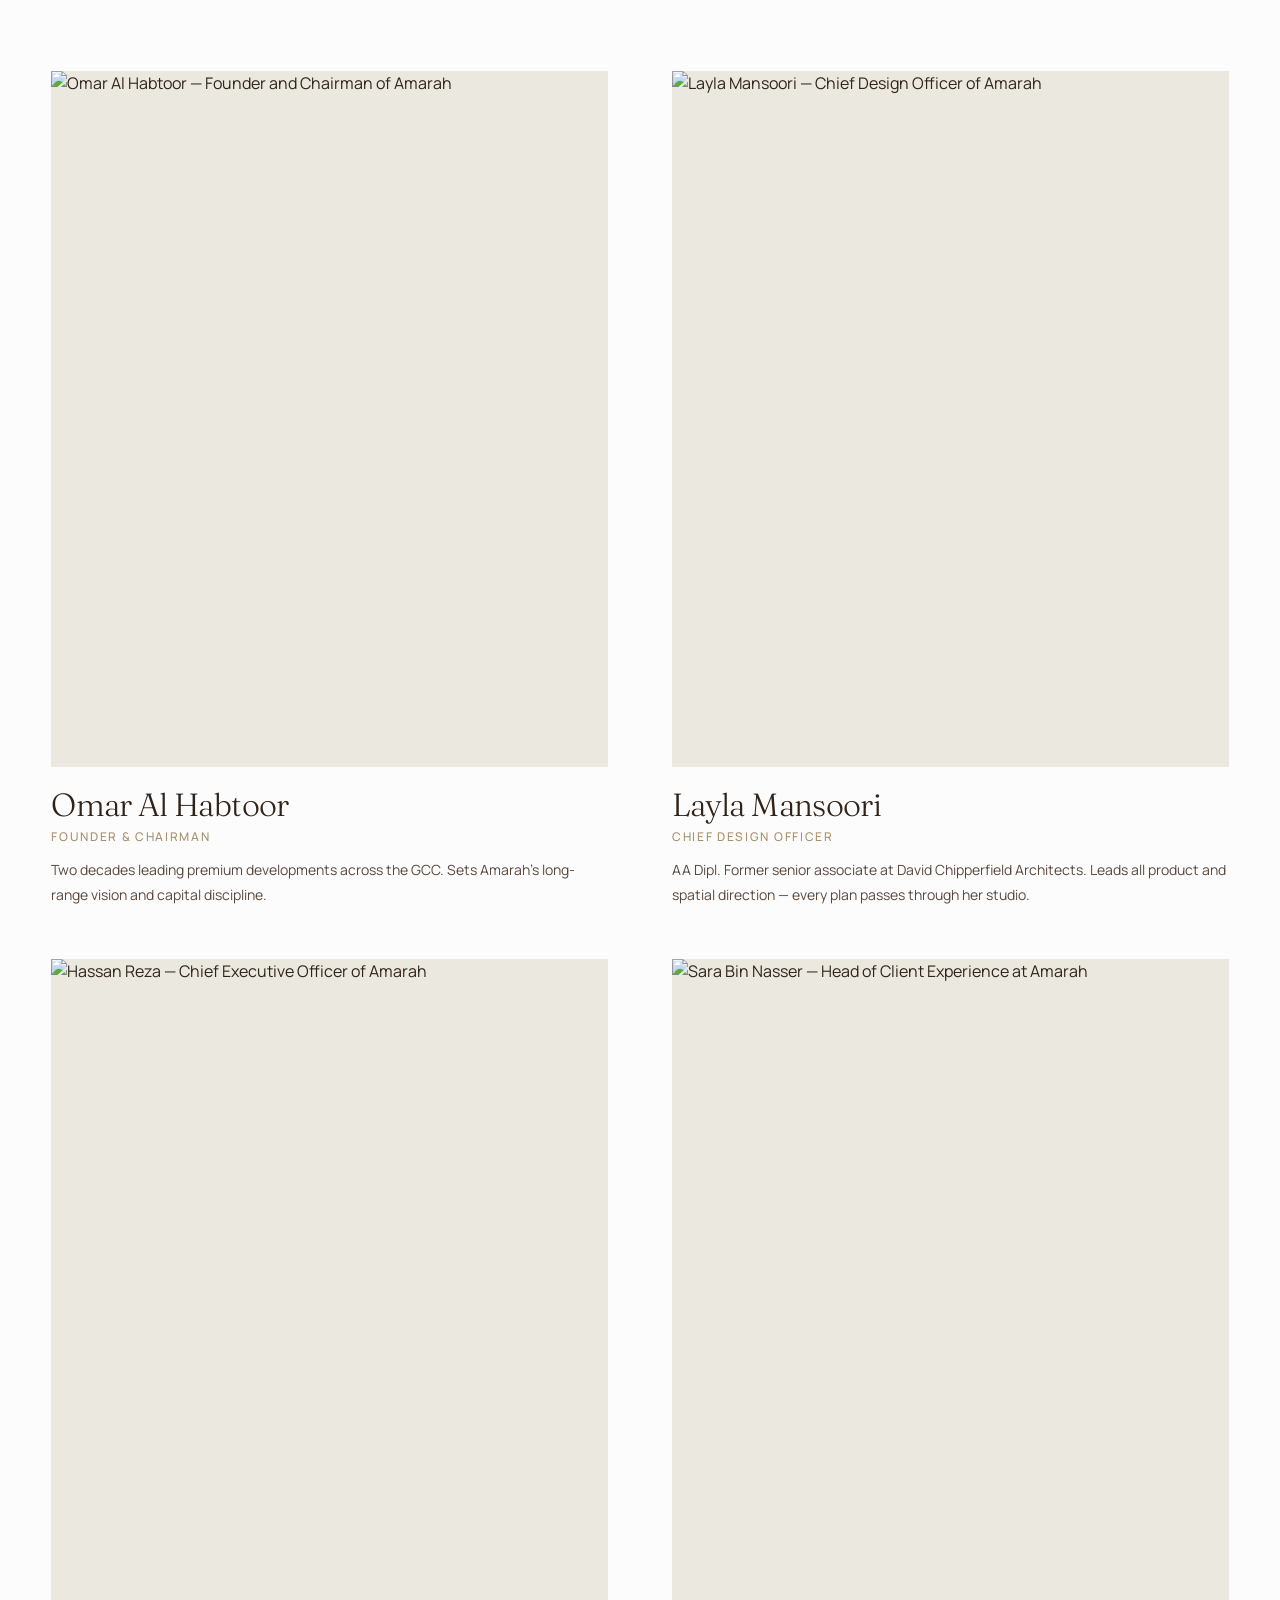
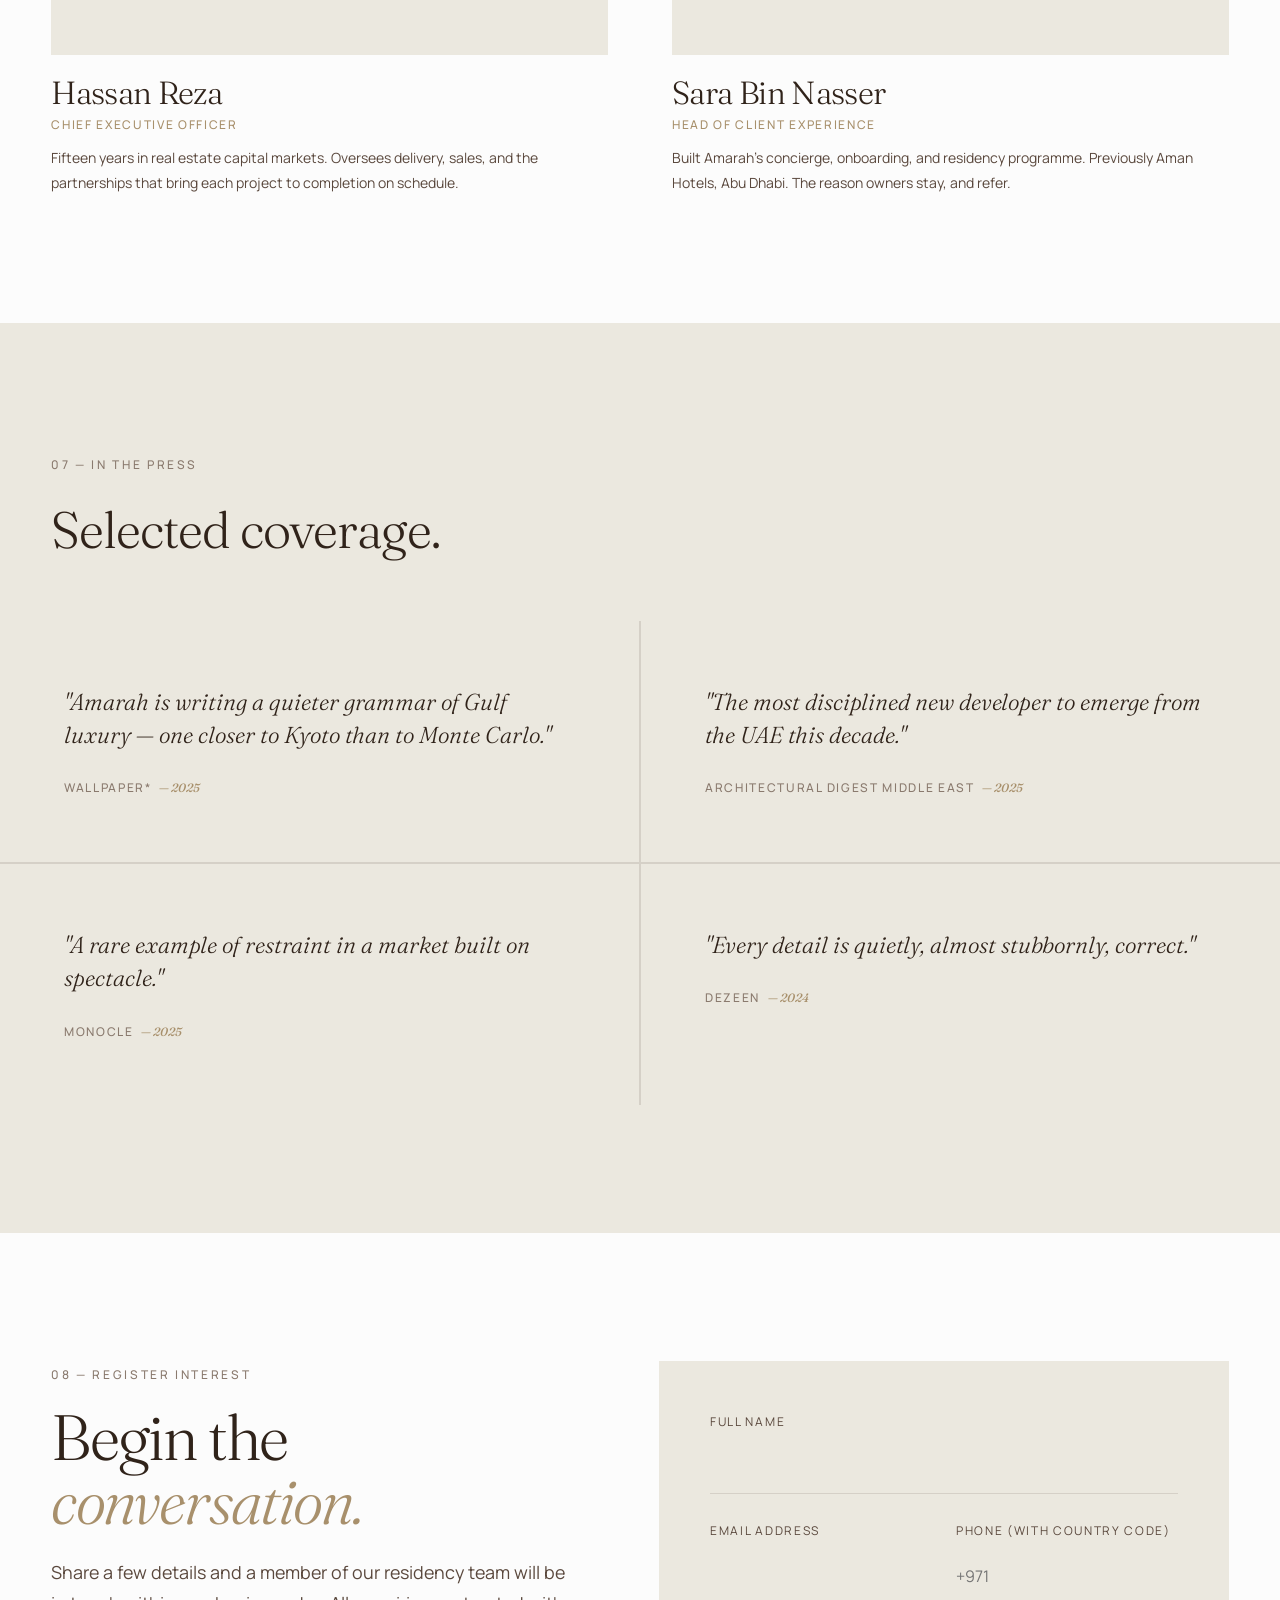
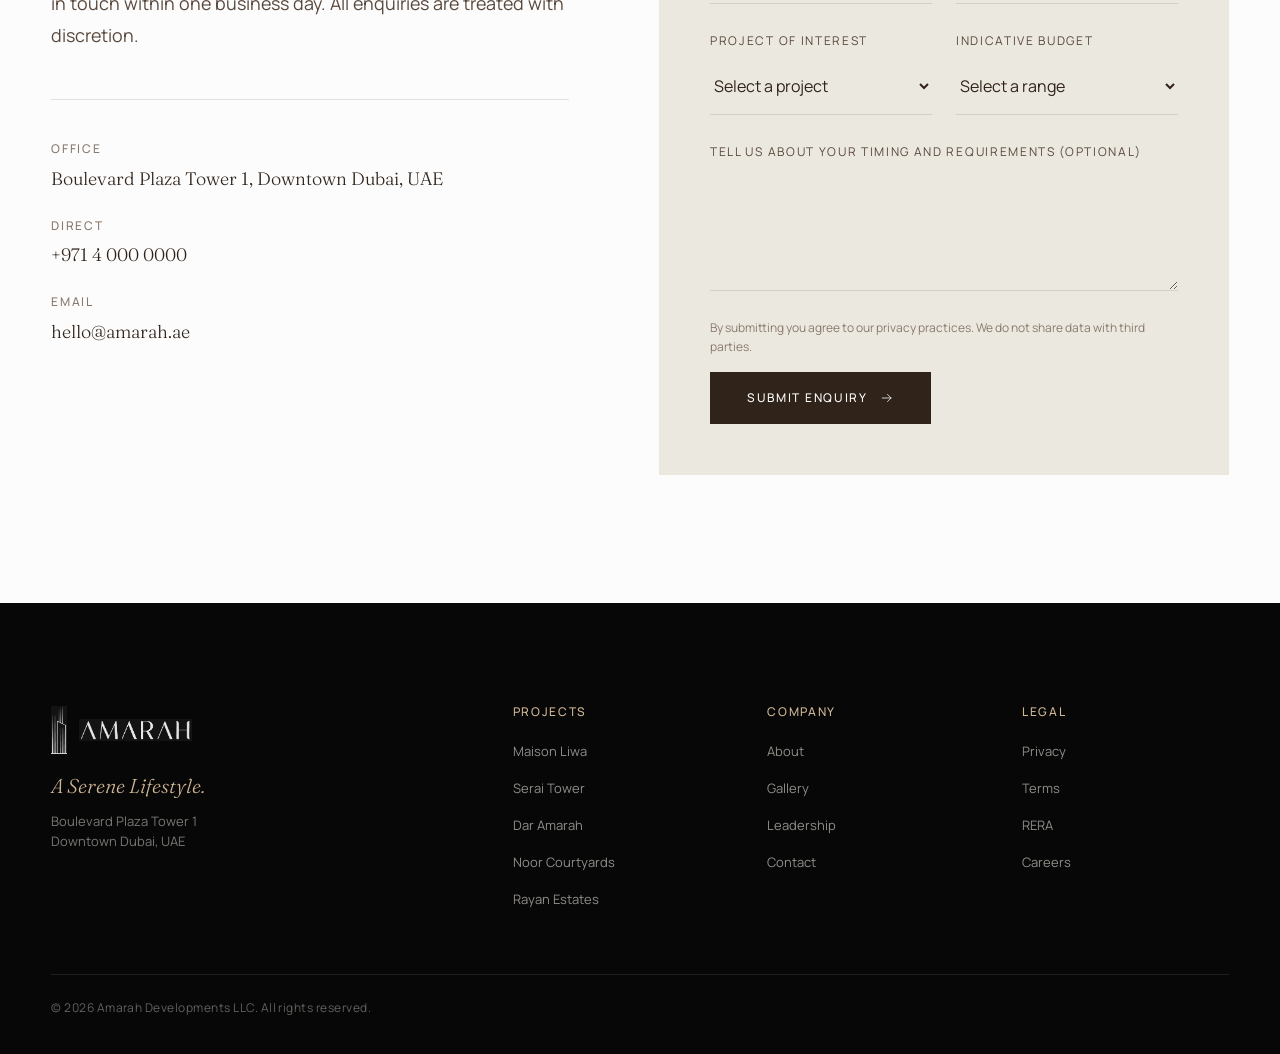
==== commit 8b0f295e: "Convert to multi-page site with individual project detail pages - Navigation now links to dedicated " ====
--- a/index.html
+++ b/index.html
@@ -41,14 +41,13 @@
       </span>
     </a>
     <nav class="nav__links" aria-label="Primary navigation">
-      <a href="#about">About</a>
-      <a href="#philosophy">Philosophy</a>
-      <a href="#projects">Projects</a>
-      <a href="#gallery">Gallery</a>
-      <a href="#leadership">Leadership</a>
-      <a href="#contact">Contact</a>
+      <a href="about.html">About</a>
+      <a href="projects/">Projects</a>
+      <a href="gallery.html">Gallery</a>
+      <a href="leadership.html">Leadership</a>
+      <a href="contact.html">Contact</a>
     </nav>
-    <a href="#contact" class="btn btn--ghost nav__cta">
+    <a href="contact.html" class="btn btn--ghost nav__cta">
       <span>Register Interest</span>
       <svg><use href="#i-arrow"/></svg>
     </a>
@@ -56,14 +55,11 @@
       <span></span><span></span><span></span>
     </button>
     <div class="nav__mobile" aria-hidden="true">
-      <a href="#about">About</a>
-      <a href="#philosophy">Philosophy</a>
-      <a href="#projects">Projects</a>
-      <a href="#amenities">Amenities</a>
-      <a href="#gallery">Gallery</a>
-      <a href="#leadership">Leadership</a>
-      <a href="#press">Press</a>
-      <a href="#contact">Register Interest</a>
+      <a href="about.html">About</a>
+      <a href="projects/">Projects</a>
+      <a href="gallery.html">Gallery</a>
+      <a href="leadership.html">Leadership</a>
+      <a href="contact.html">Register Interest</a>
     </div>
   </div>
 </header>
@@ -89,11 +85,11 @@
         materially uncompromising, quietly luxurious.
       </p>
       <div class="hero__ctas">
-        <a href="#contact" class="btn btn--primary">
+        <a href="contact.html" class="btn btn--primary">
           <span>Register Interest</span>
           <svg><use href="#i-arrow"/></svg>
         </a>
-        <a href="#projects" class="btn btn--ghost">
+        <a href="projects/" class="btn btn--ghost">
           <span>View Projects</span>
           <svg><use href="#i-arrow"/></svg>
         </a>
@@ -347,7 +343,7 @@
             <span>24 residences</span>
             <span>Private villas</span>
           </div>
-          <a href="#contact" class="project-card__link">
+          <a href="projects/maison-liwa.html" class="project-card__link">
             View project <svg width="12" height="12"><use href="#i-arrow"/></svg>
           </a>
         </article>
@@ -367,7 +363,7 @@
             <span>112 residences</span>
             <span>Sky apartments</span>
           </div>
-          <a href="#contact" class="project-card__link">
+          <a href="projects/serai-tower.html" class="project-card__link">
             View project <svg width="12" height="12"><use href="#i-arrow"/></svg>
           </a>
         </article>
@@ -387,7 +383,7 @@
             <span>38 residences</span>
             <span>Beachfront estates</span>
           </div>
-          <a href="#contact" class="project-card__link">
+          <a href="projects/dar-amarah.html" class="project-card__link">
             View project <svg width="12" height="12"><use href="#i-arrow"/></svg>
           </a>
         </article>
@@ -407,7 +403,7 @@
             <span>62 residences</span>
             <span>Townhouses</span>
           </div>
-          <a href="#contact" class="project-card__link">
+          <a href="projects/noor-courtyards.html" class="project-card__link">
             View project <svg width="12" height="12"><use href="#i-arrow"/></svg>
           </a>
         </article>
@@ -427,7 +423,7 @@
             <span>18 residences</span>
             <span>Island villas</span>
           </div>
-          <a href="#contact" class="project-card__link">
+          <a href="projects/rayan-estates.html" class="project-card__link">
             View project <svg width="12" height="12"><use href="#i-arrow"/></svg>
           </a>
         </article>
@@ -738,18 +734,38 @@
 ================================================================ -->
 <footer class="footer">
   <div class="container">
-    <div class="footer__grid">
+    <div class="footer__grid footer__grid--multi">
       <div class="footer__brand-col">
         <div class="footer__brand">
-          <span class="footer__logo-lockup">
-            <img class="footer__logo-mark" src="assets/images/logo/mark_white.png" alt="" aria-hidden="true">
-            <img class="footer__logo-wordmark" src="assets/images/logo/wordmark_white.png" alt="Amarah">
-          </span>
+          <a href="index.html" aria-label="Amarah — Home">
+            <span class="footer__logo-lockup">
+              <img class="footer__logo-mark" src="assets/images/logo/mark_white.png" alt="" aria-hidden="true">
+              <img class="footer__logo-wordmark" src="assets/images/logo/wordmark_white.png" alt="Amarah">
+            </span>
+          </a>
         </div>
         <p class="footer__tag">A Serene Lifestyle.</p>
-        <p class="footer__addr">Boulevard Plaza Tower 1, Downtown Dubai, UAE</p>
-      </div>
-
+        <p class="footer__addr">Boulevard Plaza Tower 1<br>Downtown Dubai, UAE</p>
+      </div>
+      <div class="footer__links-col">
+        <h4>Projects</h4>
+        <ul>
+          <li><a href="projects/maison-liwa.html">Maison Liwa</a></li>
+          <li><a href="projects/serai-tower.html">Serai Tower</a></li>
+          <li><a href="projects/dar-amarah.html">Dar Amarah</a></li>
+          <li><a href="projects/noor-courtyards.html">Noor Courtyards</a></li>
+          <li><a href="projects/rayan-estates.html">Rayan Estates</a></li>
+        </ul>
+      </div>
+      <div class="footer__links-col">
+        <h4>Company</h4>
+        <ul>
+          <li><a href="about.html">About</a></li>
+          <li><a href="gallery.html">Gallery</a></li>
+          <li><a href="leadership.html">Leadership</a></li>
+          <li><a href="contact.html">Contact</a></li>
+        </ul>
+      </div>
       <div class="footer__links-col">
         <h4>Legal</h4>
         <ul>
--- a/css/pages.css
+++ b/css/pages.css
@@ -1297,3 +1297,1006 @@
   .marquee__track { animation: none; }
   .hero__scroll-line::after { animation: none; }
 }
+
+/* ================================================================
+   INNER PAGE HERO  (About, Gallery, Leadership, Contact, Projects)
+================================================================ */
+.page-hero {
+  padding: calc(var(--nav-h) + 96px) 0 80px;
+  background: var(--amr-chalk-dust);
+  position: relative;
+}
+.page-hero--dark {
+  background: var(--amr-midnight-tide);
+  color: var(--amr-chalk-dust);
+}
+.page-hero--media {
+  padding-bottom: 0;
+  min-height: 72vh;
+  display: flex;
+  flex-direction: column;
+  justify-content: flex-end;
+  overflow: hidden;
+}
+.page-hero__bg {
+  position: absolute; inset: 0;
+}
+.page-hero__bg img {
+  width: 100%; height: 100%; object-fit: cover;
+}
+.page-hero__scrim {
+  position: absolute; inset: 0;
+  background: linear-gradient(180deg, rgba(7,7,7,.28) 0%, rgba(7,7,7,.7) 100%);
+}
+.page-hero__inner {
+  position: relative; z-index: 2;
+  padding-bottom: 72px;
+  color: var(--amr-ivory-veil);
+}
+.page-hero__eyebrow {
+  font-family: var(--font-sans);
+  font-size: var(--fs-11);
+  letter-spacing: .15em;
+  text-transform: uppercase;
+  color: var(--amr-ivory-husk);
+  margin-bottom: 20px;
+  display: block;
+}
+.page-hero--dark .page-hero__eyebrow {
+  color: var(--amr-ivory-husk);
+}
+.page-hero__title {
+  font-family: var(--font-display);
+  font-size: clamp(2.8rem, 6.5vw, 7rem);
+  font-weight: var(--fw-light);
+  line-height: .95;
+  margin-bottom: 28px;
+  font-feature-settings: "ss01";
+}
+.page-hero__sub {
+  font-family: var(--font-sans);
+  font-size: var(--fs-18);
+  font-weight: var(--fw-light);
+  line-height: 1.7;
+  max-width: 560px;
+  color: var(--amr-bark-70);
+}
+.page-hero--dark .page-hero__sub,
+.page-hero--media .page-hero__sub {
+  color: rgba(235,232,223,.75);
+}
+.page-hero__ctas {
+  display: flex; gap: 20px;
+  flex-wrap: wrap;
+  margin-top: 40px;
+}
+
+/* ================================================================
+   PROJECTS LISTING PAGE
+================================================================ */
+.projects-list {
+  padding: 80px 0;
+  background: var(--amr-chalk-dust);
+}
+.projects-list__filters {
+  display: flex; gap: 8px;
+  flex-wrap: wrap;
+  margin-bottom: 56px;
+}
+.projects-list__filter-btn {
+  font-family: var(--font-sans);
+  font-size: var(--fs-13);
+  font-weight: var(--fw-400);
+  letter-spacing: .06em;
+  padding: 8px 20px;
+  border: 1px solid var(--amr-bark-12);
+  background: transparent;
+  cursor: pointer;
+  color: var(--amr-burnt-bark);
+  transition: background var(--dur-2), color var(--dur-2), border-color var(--dur-2);
+}
+.projects-list__filter-btn.is-active,
+.projects-list__filter-btn:hover {
+  background: var(--amr-burnt-bark);
+  color: var(--amr-chalk-dust);
+  border-color: var(--amr-burnt-bark);
+}
+.projects-grid {
+  display: grid;
+  grid-template-columns: repeat(3, 1fr);
+  gap: 2px;
+}
+@media (max-width: 900px) {
+  .projects-grid { grid-template-columns: 1fr 1fr; }
+}
+@media (max-width: 560px) {
+  .projects-grid { grid-template-columns: 1fr; }
+}
+.project-thumb {
+  background: var(--amr-burnt-bark);
+  display: flex; flex-direction: column;
+  text-decoration: none; color: var(--amr-chalk-dust);
+  position: relative; overflow: hidden;
+}
+.project-thumb__media {
+  aspect-ratio: 3/4;
+  overflow: hidden;
+  position: relative;
+}
+.project-thumb__media img {
+  width: 100%; height: 100%; object-fit: cover;
+  transition: transform .7s cubic-bezier(.22,1,.36,1);
+}
+.project-thumb:hover .project-thumb__media img {
+  transform: scale(1.04);
+}
+.project-thumb__status {
+  position: absolute; top: 20px; left: 20px;
+  background: var(--amr-ivory-husk);
+  color: var(--amr-burnt-bark);
+  font-family: var(--font-sans);
+  font-size: 10px; font-weight: var(--fw-500);
+  letter-spacing: .12em; text-transform: uppercase;
+  padding: 5px 12px;
+}
+.project-thumb__status.coming-soon {
+  background: rgba(235,232,223,.15);
+  color: var(--amr-chalk-dust);
+}
+.project-thumb__body {
+  padding: 24px 28px 32px;
+  flex: 1;
+  display: flex; flex-direction: column;
+  border-top: 1px solid rgba(235,232,223,.12);
+}
+.project-thumb__location {
+  font-family: var(--font-sans);
+  font-size: var(--fs-11);
+  letter-spacing: .1em; text-transform: uppercase;
+  opacity: .6;
+  margin-bottom: 10px;
+}
+.project-thumb__name {
+  font-family: var(--font-display);
+  font-size: clamp(1.6rem, 2.5vw, 2.2rem);
+  font-weight: var(--fw-light);
+  line-height: 1.05;
+  font-feature-settings: "ss01";
+  margin-bottom: 12px;
+}
+.project-thumb__type {
+  font-family: var(--font-sans);
+  font-size: var(--fs-13);
+  color: rgba(235,232,223,.65);
+  margin-bottom: 20px;
+  flex: 1;
+}
+.project-thumb__from {
+  font-family: var(--font-display);
+  font-size: var(--fs-20);
+  font-weight: var(--fw-light);
+  color: var(--amr-ivory-husk);
+  margin-bottom: 4px;
+}
+.project-thumb__link {
+  font-family: var(--font-sans);
+  font-size: var(--fs-13);
+  letter-spacing: .06em;
+  opacity: .7;
+  display: flex; align-items: center; gap: 8px;
+  margin-top: 20px;
+  transition: opacity var(--dur-1);
+}
+.project-thumb:hover .project-thumb__link { opacity: 1; }
+
+/* ================================================================
+   PROJECT DETAIL PAGE
+================================================================ */
+.project-hero {
+  position: relative;
+  height: 88vh;
+  min-height: 620px;
+  overflow: hidden;
+}
+.project-hero__media {
+  position: absolute; inset: 0;
+}
+.project-hero__media img {
+  width: 100%; height: 100%; object-fit: cover;
+}
+.project-hero__scrim {
+  position: absolute; inset: 0;
+  background: linear-gradient(180deg, rgba(7,7,7,.2) 0%, rgba(7,7,7,.72) 100%);
+}
+.project-hero__inner {
+  position: relative; z-index: 2;
+  display: flex; flex-direction: column;
+  justify-content: flex-end;
+  height: 100%;
+  padding-top: var(--nav-h);
+  padding-bottom: 80px;
+  color: var(--amr-ivory-veil);
+}
+.project-hero__status {
+  display: inline-flex; align-items: center; gap: 8px;
+  background: var(--amr-ivory-husk);
+  color: var(--amr-burnt-bark);
+  font-family: var(--font-sans);
+  font-size: 10px; font-weight: var(--fw-500);
+  letter-spacing: .12em; text-transform: uppercase;
+  padding: 7px 16px;
+  margin-bottom: 28px;
+  width: fit-content;
+}
+.project-hero__status.coming-soon {
+  background: rgba(235,232,223,.15);
+  color: var(--amr-chalk-dust);
+}
+.project-hero__index {
+  font-family: var(--font-sans);
+  font-size: var(--fs-13);
+  letter-spacing: .08em;
+  opacity: .65;
+  margin-bottom: 14px;
+}
+.project-hero__title {
+  font-family: var(--font-display);
+  font-size: clamp(3.5rem, 8vw, 8rem);
+  font-weight: var(--fw-light);
+  line-height: .92;
+  margin-bottom: 28px;
+  font-feature-settings: "ss01";
+}
+.project-hero__tagline {
+  font-family: var(--font-sans);
+  font-size: var(--fs-18);
+  font-weight: var(--fw-light);
+  max-width: 540px;
+  line-height: 1.6;
+  opacity: .85;
+}
+
+/* Metrics bar */
+.project-metrics {
+  background: var(--amr-burnt-bark);
+  color: var(--amr-chalk-dust);
+}
+.project-metrics__row {
+  display: flex;
+  border-bottom: 1px solid rgba(235,232,223,.1);
+}
+.project-metric {
+  flex: 1;
+  padding: 28px 36px;
+  border-right: 1px solid rgba(235,232,223,.1);
+}
+.project-metric:last-child { border-right: none; }
+.project-metric__label {
+  font-family: var(--font-sans);
+  font-size: 10px;
+  letter-spacing: .12em; text-transform: uppercase;
+  opacity: .55;
+  margin-bottom: 8px;
+}
+.project-metric__value {
+  font-family: var(--font-display);
+  font-size: clamp(1.4rem, 2vw, 1.8rem);
+  font-weight: var(--fw-light);
+  line-height: 1;
+  font-feature-settings: "ss01";
+}
+.project-metric__value em {
+  font-style: normal;
+  color: var(--amr-ivory-husk);
+}
+@media (max-width: 800px) {
+  .project-metrics__row {
+    flex-wrap: wrap;
+  }
+  .project-metric {
+    flex: 0 0 50%;
+    border-right: none;
+    border-bottom: 1px solid rgba(235,232,223,.1);
+  }
+}
+
+/* Overview */
+.project-overview {
+  padding: 100px 0;
+  background: var(--amr-chalk-dust);
+}
+.project-overview__grid {
+  display: grid;
+  grid-template-columns: 1fr 1fr;
+  gap: 80px;
+  align-items: start;
+}
+@media (max-width: 860px) {
+  .project-overview__grid { grid-template-columns: 1fr; gap: 48px; }
+}
+.project-overview__desc h2 {
+  font-family: var(--font-display);
+  font-size: clamp(2rem, 4vw, 3.4rem);
+  font-weight: var(--fw-light);
+  line-height: 1.08;
+  margin-bottom: 32px;
+  font-feature-settings: "ss01";
+}
+.project-overview__desc p {
+  font-family: var(--font-sans);
+  font-size: var(--fs-17);
+  line-height: 1.75;
+  margin-bottom: 20px;
+  color: var(--amr-bark-70);
+}
+.project-overview__desc p:last-child { margin-bottom: 0; }
+.project-overview__desc .btn { margin-top: 36px; }
+.project-overview__specs h3 {
+  font-family: var(--font-sans);
+  font-size: var(--fs-11);
+  letter-spacing: .12em; text-transform: uppercase;
+  color: var(--amr-bark-40);
+  margin-bottom: 24px;
+  padding-bottom: 16px;
+  border-bottom: 1px solid var(--amr-bark-12);
+}
+.spec-row {
+  display: flex;
+  justify-content: space-between;
+  align-items: baseline;
+  padding: 14px 0;
+  border-bottom: 1px solid var(--amr-bark-12);
+  font-family: var(--font-sans);
+}
+.spec-row__label {
+  font-size: var(--fs-13);
+  color: var(--amr-bark-40);
+  letter-spacing: .04em;
+}
+.spec-row__value {
+  font-size: var(--fs-15);
+  font-weight: var(--fw-500);
+  color: var(--amr-burnt-bark);
+  text-align: right;
+}
+
+/* Project gallery strip */
+.project-gallery-strip {
+  padding: 80px 0;
+  background: var(--amr-burnt-bark);
+}
+.project-gallery-strip .section-label {
+  color: rgba(235,232,223,.5);
+}
+.project-gallery-strip h2 {
+  font-family: var(--font-display);
+  font-size: clamp(1.8rem, 3.5vw, 3rem);
+  font-weight: var(--fw-light);
+  color: var(--amr-chalk-dust);
+  margin-bottom: 48px;
+  font-feature-settings: "ss01";
+}
+.project-gallery-grid {
+  display: grid;
+  grid-template-columns: repeat(3, 1fr);
+  gap: 3px;
+}
+.project-gallery-grid .gallery__item {
+  aspect-ratio: 4/3;
+  overflow: hidden;
+  display: block;
+  position: relative;
+  text-decoration: none;
+}
+.project-gallery-grid .gallery__item img {
+  width: 100%; height: 100%; object-fit: cover;
+  transition: transform .7s cubic-bezier(.22,1,.36,1);
+}
+.project-gallery-grid .gallery__item:hover img { transform: scale(1.04); }
+.project-gallery-grid .gallery__item--tall { grid-row: span 2; }
+.project-gallery-grid .gallery__item--tall { aspect-ratio: auto; }
+@media (max-width: 700px) {
+  .project-gallery-grid { grid-template-columns: 1fr 1fr; }
+  .project-gallery-grid .gallery__item--tall { grid-row: auto; aspect-ratio: 4/3; }
+}
+
+/* Floor plans */
+.project-floorplans {
+  padding: 100px 0;
+  background: var(--amr-midnight-tide);
+  color: var(--amr-chalk-dust);
+}
+.project-floorplans .section-label {
+  color: rgba(235,232,223,.45);
+}
+.project-floorplans h2 {
+  font-family: var(--font-display);
+  font-size: clamp(2rem, 4vw, 3.4rem);
+  font-weight: var(--fw-light);
+  margin-bottom: 56px;
+  font-feature-settings: "ss01";
+}
+.floor-plans-grid {
+  display: grid;
+  grid-template-columns: repeat(3, 1fr);
+  gap: 2px;
+}
+@media (max-width: 768px) {
+  .floor-plans-grid { grid-template-columns: 1fr; }
+}
+.floor-plan-card {
+  background: rgba(235,232,223,.04);
+  border: 1px solid rgba(235,232,223,.09);
+  padding: 40px 36px;
+  transition: background var(--dur-2);
+}
+.floor-plan-card:hover { background: rgba(235,232,223,.08); }
+.floor-plan-card__br {
+  font-family: var(--font-sans);
+  font-size: 10px;
+  letter-spacing: .14em; text-transform: uppercase;
+  color: var(--amr-ivory-husk);
+  margin-bottom: 20px;
+}
+.floor-plan-card__sqft {
+  font-family: var(--font-display);
+  font-size: clamp(2.4rem, 3.5vw, 3.2rem);
+  font-weight: var(--fw-light);
+  line-height: 1;
+  margin-bottom: 6px;
+  font-feature-settings: "ss01";
+}
+.floor-plan-card__sqft-unit {
+  font-family: var(--font-sans);
+  font-size: var(--fs-14);
+  color: rgba(235,232,223,.5);
+  margin-left: 6px;
+}
+.floor-plan-card__from {
+  font-family: var(--font-display);
+  font-size: var(--fs-20);
+  font-weight: var(--fw-light);
+  color: var(--amr-ivory-husk);
+  margin: 20px 0 28px;
+}
+.floor-plan-card__features {
+  list-style: none;
+  display: flex; flex-direction: column; gap: 8px;
+}
+.floor-plan-card__features li {
+  font-family: var(--font-sans);
+  font-size: var(--fs-13);
+  color: rgba(235,232,223,.6);
+  display: flex; align-items: center; gap: 10px;
+}
+.floor-plan-card__features li::before {
+  content: '';
+  display: block;
+  width: 20px; height: 1px;
+  background: var(--amr-ivory-husk);
+  flex-shrink: 0;
+}
+.floor-plan-card__cta {
+  display: inline-flex; align-items: center; gap: 8px;
+  font-family: var(--font-sans);
+  font-size: var(--fs-13);
+  letter-spacing: .06em;
+  color: var(--amr-ivory-husk);
+  text-decoration: none;
+  margin-top: 32px;
+  transition: gap var(--dur-1);
+}
+.floor-plan-card__cta:hover { gap: 14px; }
+
+/* Payment plan */
+.project-payment {
+  padding: 100px 0;
+  background: var(--amr-chalk-dust);
+}
+.project-payment .section-label { margin-bottom: 12px; }
+.project-payment h2 {
+  font-family: var(--font-display);
+  font-size: clamp(2rem, 4vw, 3.4rem);
+  font-weight: var(--fw-light);
+  margin-bottom: 16px;
+  font-feature-settings: "ss01";
+}
+.project-payment__sub {
+  font-family: var(--font-sans);
+  font-size: var(--fs-16);
+  color: var(--amr-bark-70);
+  max-width: 520px;
+  line-height: 1.65;
+  margin-bottom: 56px;
+}
+.payment-plan {
+  display: grid;
+  grid-template-columns: repeat(3, 1fr);
+  gap: 2px;
+}
+@media (max-width: 640px) {
+  .payment-plan { grid-template-columns: 1fr; }
+}
+.payment-step {
+  padding: 44px 40px;
+  background: rgba(48,35,26,.04);
+  border: 1px solid rgba(48,35,26,.1);
+  position: relative;
+  overflow: hidden;
+}
+.payment-step__n {
+  font-family: var(--font-display);
+  font-size: 96px;
+  font-weight: var(--fw-light);
+  line-height: 1;
+  color: rgba(48,35,26,.06);
+  position: absolute;
+  top: -8px; right: -4px;
+  font-feature-settings: "ss01";
+}
+.payment-step__pct {
+  font-family: var(--font-display);
+  font-size: clamp(2.8rem, 4vw, 3.6rem);
+  font-weight: var(--fw-light);
+  color: var(--amr-burnt-bark);
+  line-height: 1;
+  margin-bottom: 12px;
+  font-feature-settings: "ss01";
+}
+.payment-step__label {
+  font-family: var(--font-sans);
+  font-size: var(--fs-14);
+  font-weight: var(--fw-500);
+  color: var(--amr-burnt-bark);
+  margin-bottom: 8px;
+}
+.payment-step__sub {
+  font-family: var(--font-sans);
+  font-size: var(--fs-13);
+  color: var(--amr-bark-40);
+  line-height: 1.5;
+}
+
+/* Location section */
+.project-location {
+  padding: 100px 0;
+  background: var(--amr-burnt-bark);
+  color: var(--amr-chalk-dust);
+}
+.project-location .section-label { color: rgba(235,232,223,.45); }
+.project-location__grid {
+  display: grid;
+  grid-template-columns: 1fr 1fr;
+  gap: 80px;
+  align-items: center;
+}
+@media (max-width: 860px) {
+  .project-location__grid { grid-template-columns: 1fr; gap: 48px; }
+}
+.project-location h2 {
+  font-family: var(--font-display);
+  font-size: clamp(2rem, 4vw, 3.4rem);
+  font-weight: var(--fw-light);
+  margin-bottom: 28px;
+  font-feature-settings: "ss01";
+}
+.project-location p {
+  font-family: var(--font-sans);
+  font-size: var(--fs-17);
+  line-height: 1.75;
+  color: rgba(235,232,223,.75);
+  margin-bottom: 36px;
+}
+.location-points {
+  display: grid; grid-template-columns: 1fr 1fr;
+  gap: 0;
+}
+.location-point {
+  padding: 20px 0;
+  border-bottom: 1px solid rgba(235,232,223,.1);
+  font-family: var(--font-sans);
+}
+.location-point:nth-child(odd) { padding-right: 24px; border-right: 1px solid rgba(235,232,223,.1); }
+.location-point:nth-child(even) { padding-left: 24px; }
+.location-point__dist {
+  font-size: var(--fs-20);
+  font-family: var(--font-display);
+  font-weight: var(--fw-light);
+  color: var(--amr-ivory-husk);
+  margin-bottom: 4px;
+}
+.location-point__name {
+  font-size: var(--fs-13);
+  color: rgba(235,232,223,.6);
+}
+.location-map {
+  border-radius: 0;
+  overflow: hidden;
+  aspect-ratio: 4/3;
+}
+.location-map img {
+  width: 100%; height: 100%; object-fit: cover;
+}
+
+/* Project CTA band */
+.project-cta-band {
+  padding: 120px 0;
+  background: var(--amr-chalk-dust);
+  text-align: center;
+}
+.project-cta-band h2 {
+  font-family: var(--font-display);
+  font-size: clamp(2.4rem, 5vw, 5rem);
+  font-weight: var(--fw-light);
+  font-style: italic;
+  line-height: 1.05;
+  margin-bottom: 40px;
+  color: var(--amr-burnt-bark);
+  font-feature-settings: "ss01";
+}
+.project-cta-band p {
+  font-family: var(--font-sans);
+  font-size: var(--fs-17);
+  color: var(--amr-bark-70);
+  max-width: 480px;
+  margin: 0 auto 40px;
+  line-height: 1.65;
+}
+.project-cta-band .btn--primary {
+  font-size: var(--fs-15);
+  padding: 18px 40px;
+}
+
+/* Related projects */
+.related-projects {
+  padding: 80px 0;
+  background: var(--amr-burnt-bark);
+  color: var(--amr-chalk-dust);
+}
+.related-projects .section-label { color: rgba(235,232,223,.45); }
+.related-projects h2 {
+  font-family: var(--font-display);
+  font-size: clamp(1.8rem, 3.5vw, 3rem);
+  font-weight: var(--fw-light);
+  margin-bottom: 48px;
+  font-feature-settings: "ss01";
+}
+.related-grid {
+  display: grid;
+  grid-template-columns: repeat(3, 1fr);
+  gap: 3px;
+}
+@media (max-width: 700px) {
+  .related-grid { grid-template-columns: 1fr; }
+}
+.related-card {
+  text-decoration: none; color: var(--amr-chalk-dust);
+  display: block; overflow: hidden;
+  position: relative;
+}
+.related-card__media {
+  aspect-ratio: 3/2;
+  overflow: hidden;
+}
+.related-card__media img {
+  width: 100%; height: 100%; object-fit: cover;
+  transition: transform .7s cubic-bezier(.22,1,.36,1);
+  filter: brightness(.7);
+}
+.related-card:hover .related-card__media img {
+  transform: scale(1.04); filter: brightness(.85);
+}
+.related-card__body {
+  padding: 20px 24px;
+  background: rgba(235,232,223,.06);
+}
+.related-card__loc {
+  font-size: var(--fs-11);
+  letter-spacing: .1em; text-transform: uppercase;
+  opacity: .55; margin-bottom: 6px;
+  font-family: var(--font-sans);
+}
+.related-card__name {
+  font-family: var(--font-display);
+  font-size: var(--fs-24);
+  font-weight: var(--fw-light);
+  font-feature-settings: "ss01";
+}
+
+/* ================================================================
+   ABOUT PAGE
+================================================================ */
+.about-story {
+  padding: 100px 0;
+  background: var(--amr-chalk-dust);
+}
+.about-story__grid {
+  display: grid;
+  grid-template-columns: 1fr 1fr;
+  gap: 80px;
+  align-items: start;
+}
+@media (max-width: 860px) {
+  .about-story__grid { grid-template-columns: 1fr; gap: 48px; }
+}
+.about-story__text h2 {
+  font-family: var(--font-display);
+  font-size: clamp(2rem, 4vw, 3.4rem);
+  font-weight: var(--fw-light);
+  line-height: 1.08;
+  margin-bottom: 28px;
+  font-feature-settings: "ss01";
+}
+.about-story__text p {
+  font-family: var(--font-sans);
+  font-size: var(--fs-17);
+  line-height: 1.75;
+  color: var(--amr-bark-70);
+  margin-bottom: 20px;
+}
+.about-stats-full {
+  display: grid; grid-template-columns: 1fr 1fr;
+  gap: 2px;
+}
+.about-stat-card {
+  background: rgba(48,35,26,.04);
+  border: 1px solid var(--amr-bark-12);
+  padding: 36px 32px;
+}
+.about-stat-card strong {
+  font-family: var(--font-display);
+  font-size: clamp(3rem, 5vw, 4.5rem);
+  font-weight: var(--fw-light);
+  color: var(--amr-burnt-bark);
+  display: block; margin-bottom: 8px;
+  line-height: 1;
+  font-feature-settings: "ss01";
+}
+.about-stat-card span {
+  font-family: var(--font-sans);
+  font-size: var(--fs-14);
+  color: var(--amr-bark-70);
+}
+
+.about-values {
+  padding: 100px 0;
+  background: var(--amr-midnight-tide);
+  color: var(--amr-chalk-dust);
+}
+.about-values .section-label { color: rgba(235,232,223,.45); }
+.about-values h2 {
+  font-family: var(--font-display);
+  font-size: clamp(2rem, 4vw, 3.4rem);
+  font-weight: var(--fw-light);
+  margin-bottom: 56px;
+  font-feature-settings: "ss01";
+}
+.about-values__grid {
+  display: grid; grid-template-columns: 1fr 1fr;
+  gap: 2px;
+}
+@media (max-width: 640px) {
+  .about-values__grid { grid-template-columns: 1fr; }
+}
+.about-value-card {
+  padding: 48px 40px;
+  background: rgba(235,232,223,.04);
+  border: 1px solid rgba(235,232,223,.08);
+}
+.about-value-card__numeral {
+  font-family: var(--font-display);
+  font-size: var(--fs-40);
+  font-weight: var(--fw-light);
+  color: var(--amr-ivory-husk);
+  margin-bottom: 20px;
+  font-feature-settings: "ss01";
+}
+.about-value-card h3 {
+  font-family: var(--font-display);
+  font-size: var(--fs-24);
+  font-weight: var(--fw-light);
+  margin-bottom: 16px;
+  font-feature-settings: "ss01";
+}
+.about-value-card p {
+  font-family: var(--font-sans);
+  font-size: var(--fs-15);
+  color: rgba(235,232,223,.65);
+  line-height: 1.7;
+}
+
+.about-awards {
+  padding: 80px 0;
+  background: var(--amr-chalk-dust);
+}
+.about-awards h2 {
+  font-family: var(--font-display);
+  font-size: clamp(1.6rem, 3vw, 2.4rem);
+  font-weight: var(--fw-light);
+  margin-bottom: 40px;
+  font-feature-settings: "ss01";
+}
+.awards-list {
+  display: grid; grid-template-columns: repeat(3, 1fr);
+  gap: 2px;
+}
+@media (max-width: 700px) {
+  .awards-list { grid-template-columns: 1fr; }
+}
+.award-item {
+  padding: 28px 32px;
+  border: 1px solid var(--amr-bark-12);
+}
+.award-item__year {
+  font-family: var(--font-sans); font-size: var(--fs-11);
+  letter-spacing: .12em; text-transform: uppercase;
+  color: var(--amr-ivory-husk); margin-bottom: 12px;
+}
+.award-item__title {
+  font-family: var(--font-display); font-size: var(--fs-18);
+  font-weight: var(--fw-light); margin-bottom: 6px;
+  font-feature-settings: "ss01";
+}
+.award-item__org {
+  font-family: var(--font-sans); font-size: var(--fs-13);
+  color: var(--amr-bark-40);
+}
+
+/* ================================================================
+   GALLERY FULL PAGE
+================================================================ */
+.gallery-full {
+  padding: 60px 0 100px;
+  background: var(--amr-chalk-dust);
+}
+.gallery-full__grid {
+  display: grid;
+  grid-template-columns: repeat(3, 1fr);
+  gap: 3px;
+  margin-top: 48px;
+}
+.gallery-full__grid .gallery__item { aspect-ratio: 4/3; }
+.gallery-full__grid .gallery__item--tall { aspect-ratio: 3/4; }
+.gallery-full__grid .gallery__item--wide { grid-column: span 2; aspect-ratio: 16/9; }
+@media (max-width: 700px) {
+  .gallery-full__grid { grid-template-columns: 1fr 1fr; }
+  .gallery-full__grid .gallery__item--wide { grid-column: span 2; aspect-ratio: 4/3; }
+}
+
+/* ================================================================
+   LEADERSHIP FULL PAGE
+================================================================ */
+.leadership-full {
+  padding: 80px 0 100px;
+  background: var(--amr-chalk-dust);
+}
+.leadership-full__grid {
+  display: grid;
+  grid-template-columns: repeat(2, 1fr);
+  gap: 2px;
+  margin-top: 48px;
+}
+@media (max-width: 700px) {
+  .leadership-full__grid { grid-template-columns: 1fr; }
+}
+.leadership-profile {
+  display: grid;
+  grid-template-columns: 200px 1fr;
+  gap: 0;
+  background: rgba(48,35,26,.03);
+  border: 1px solid var(--amr-bark-12);
+  overflow: hidden;
+}
+@media (max-width: 520px) {
+  .leadership-profile { grid-template-columns: 1fr; }
+}
+.leadership-profile__portrait {
+  aspect-ratio: 4/5;
+  overflow: hidden;
+}
+.leadership-profile__portrait img {
+  width: 100%; height: 100%; object-fit: cover;
+}
+.leadership-profile__body {
+  padding: 36px 32px;
+  display: flex; flex-direction: column;
+  justify-content: center;
+}
+.leadership-profile__name {
+  font-family: var(--font-display);
+  font-size: clamp(1.6rem, 2.5vw, 2.2rem);
+  font-weight: var(--fw-light);
+  margin-bottom: 6px;
+  font-feature-settings: "ss01";
+}
+.leadership-profile__role {
+  font-family: var(--font-sans);
+  font-size: var(--fs-11);
+  letter-spacing: .1em; text-transform: uppercase;
+  color: var(--amr-ivory-husk);
+  margin-bottom: 20px;
+}
+.leadership-profile__bio {
+  font-family: var(--font-sans);
+  font-size: var(--fs-15);
+  color: var(--amr-bark-70);
+  line-height: 1.7;
+  margin-bottom: 20px;
+}
+.leadership-profile__credentials {
+  display: flex; flex-wrap: wrap; gap: 8px;
+}
+.leadership-profile__cred {
+  font-family: var(--font-sans);
+  font-size: 11px;
+  letter-spacing: .06em;
+  padding: 4px 12px;
+  border: 1px solid var(--amr-bark-12);
+  color: var(--amr-bark-70);
+}
+
+/* ================================================================
+   CONTACT FULL PAGE
+================================================================ */
+.contact-page {
+  padding: 80px 0 100px;
+  background: var(--amr-chalk-dust);
+}
+.contact-page__grid {
+  display: grid;
+  grid-template-columns: 1fr 1.4fr;
+  gap: 80px;
+  align-items: start;
+}
+@media (max-width: 860px) {
+  .contact-page__grid { grid-template-columns: 1fr; gap: 56px; }
+}
+.contact-page__info h2 {
+  font-family: var(--font-display);
+  font-size: clamp(2rem, 4vw, 3.4rem);
+  font-weight: var(--fw-light);
+  margin-bottom: 24px;
+  font-feature-settings: "ss01";
+}
+.contact-page__info .lead {
+  font-family: var(--font-sans);
+  font-size: var(--fs-17);
+  color: var(--amr-bark-70);
+  line-height: 1.7;
+  margin-bottom: 40px;
+}
+.contact-offices {
+  display: flex; flex-direction: column; gap: 32px;
+  margin-bottom: 48px;
+}
+.contact-office {
+  padding: 28px 0;
+  border-top: 1px solid var(--amr-bark-12);
+}
+.contact-office h4 {
+  font-family: var(--font-sans);
+  font-size: 10px; letter-spacing: .12em; text-transform: uppercase;
+  color: var(--amr-ivory-husk); margin-bottom: 12px;
+}
+.contact-office p, .contact-office a {
+  font-family: var(--font-sans);
+  font-size: var(--fs-15);
+  color: var(--amr-burnt-bark);
+  line-height: 1.6;
+  text-decoration: none;
+  display: block;
+}
+.contact-office a:hover { text-decoration: underline; }
+
+/* ================================================================
+   FOOTER EXPANDED (multi-page)
+================================================================ */
+.footer__grid--multi {
+  grid-template-columns: 2fr 1fr 1fr 1fr;
+}
+@media (max-width: 900px) {
+  .footer__grid--multi { grid-template-columns: 1fr 1fr; }
+}
+@media (max-width: 560px) {
+  .footer__grid--multi { grid-template-columns: 1fr; }
+}
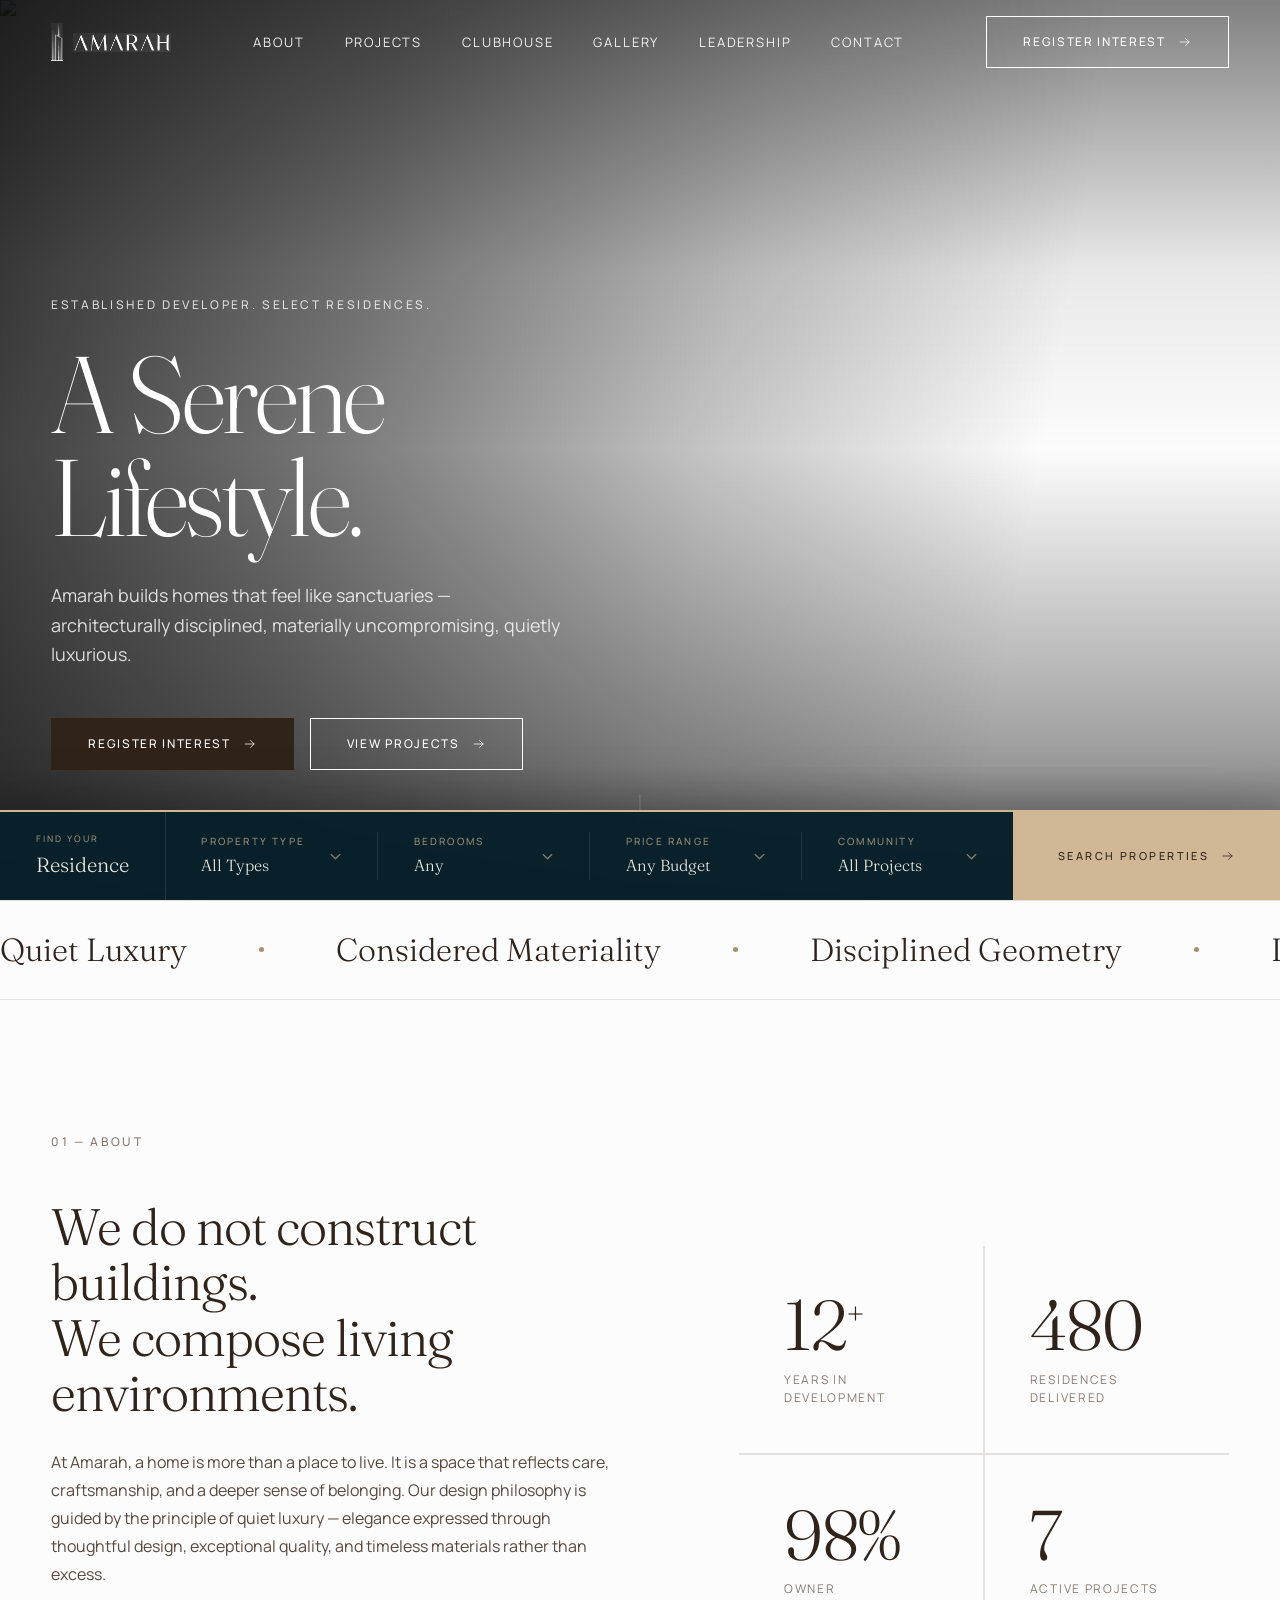
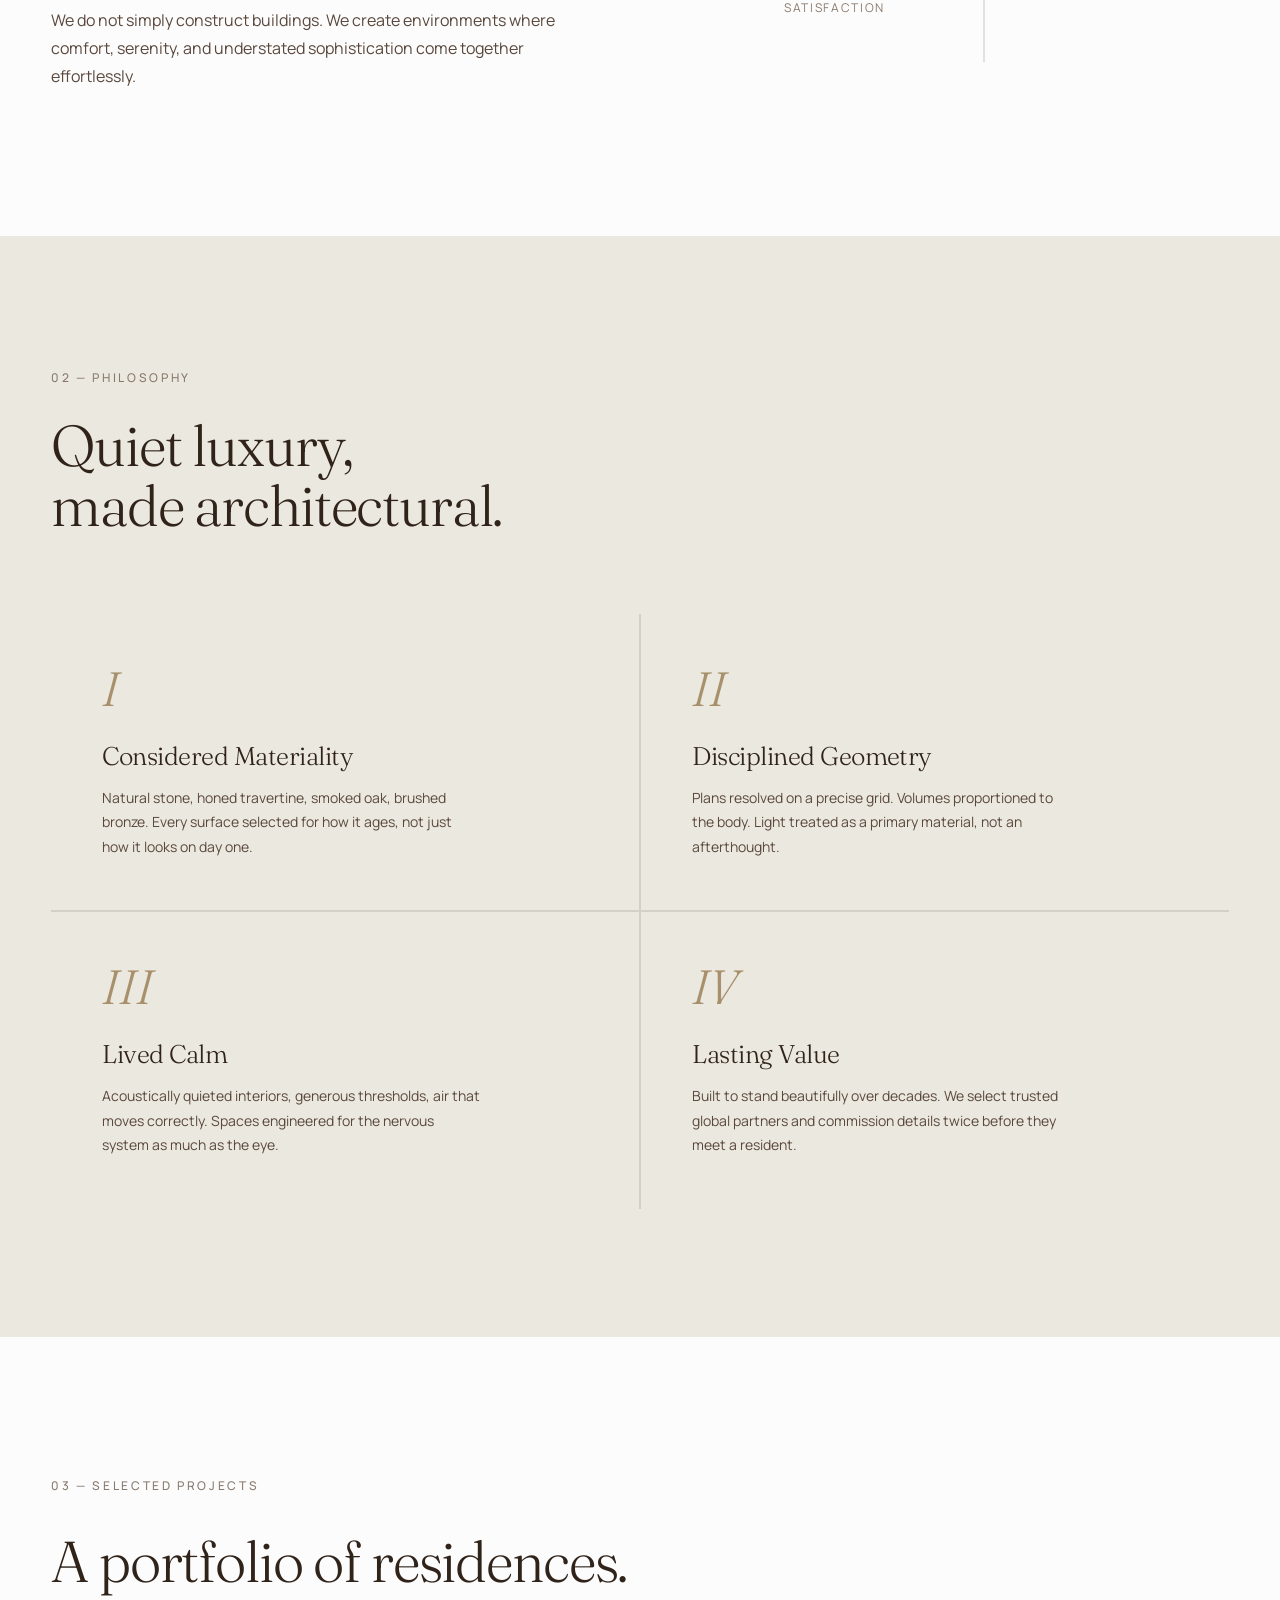
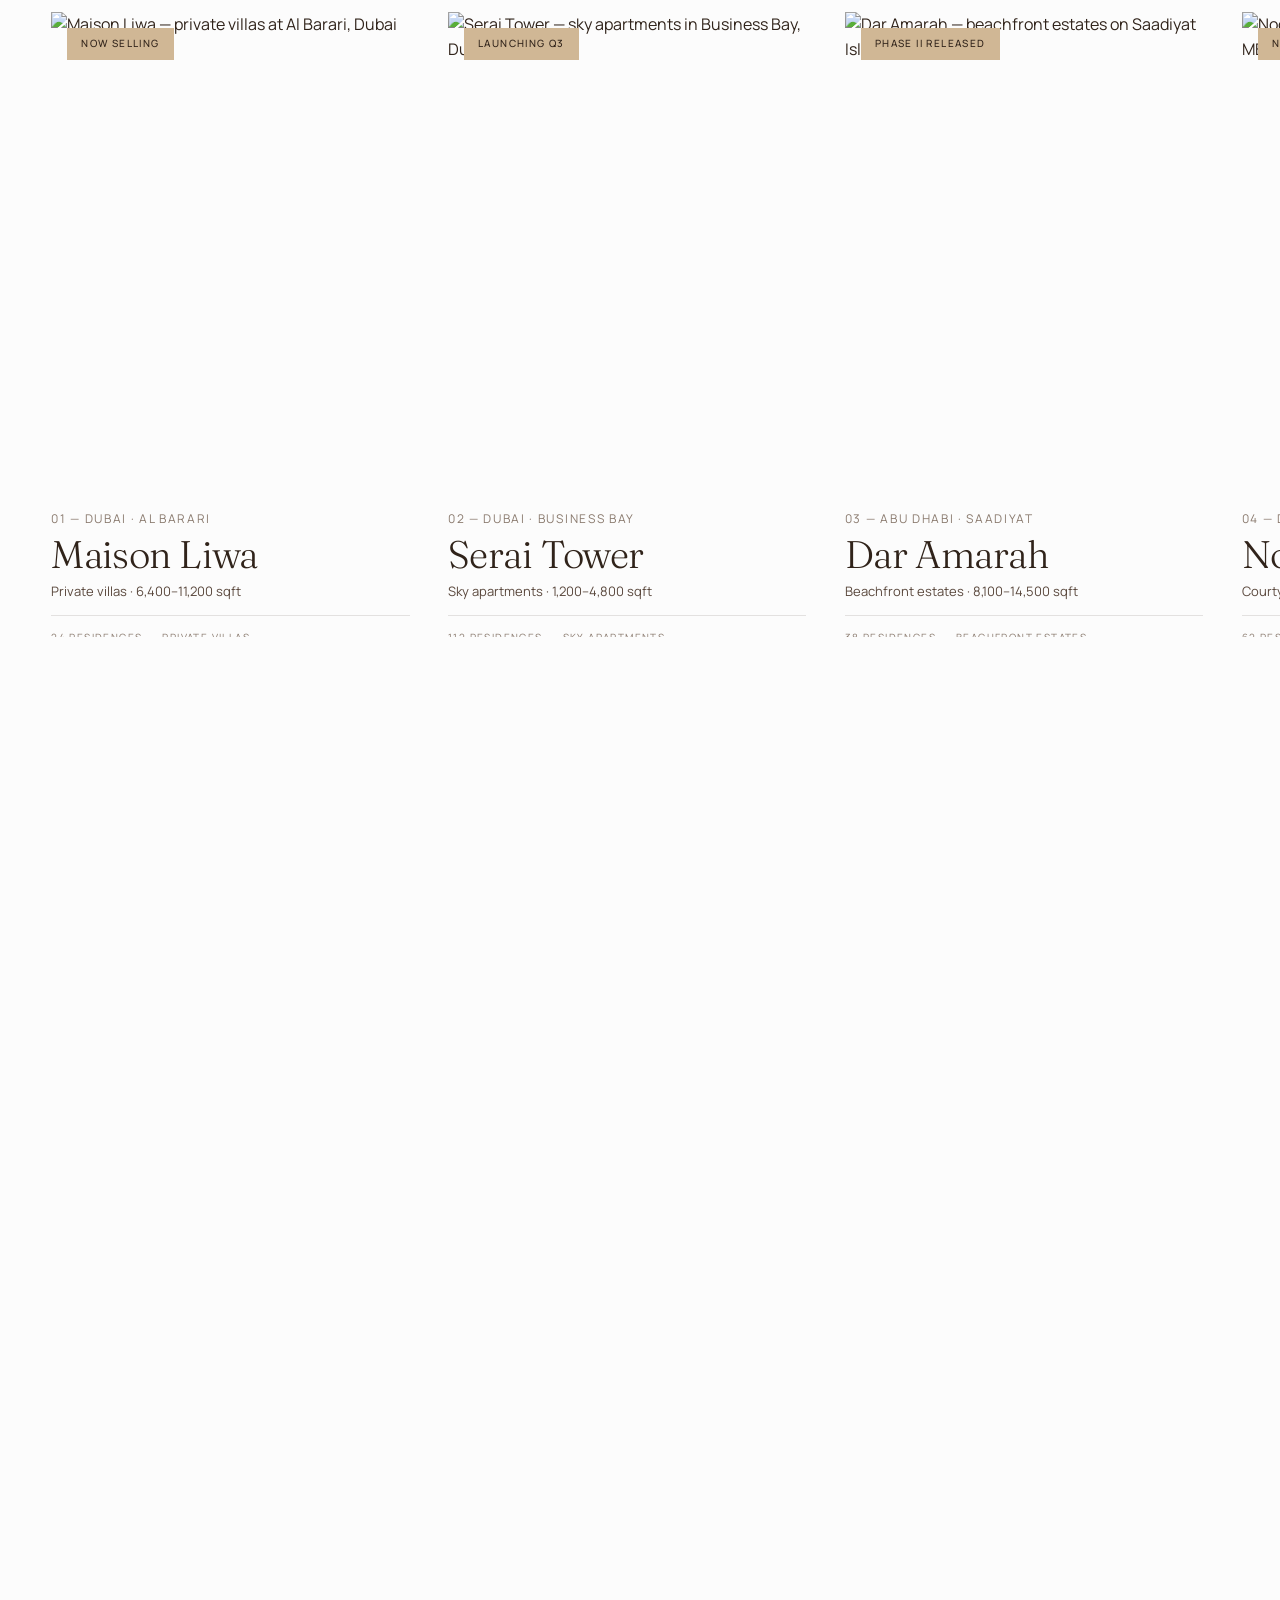
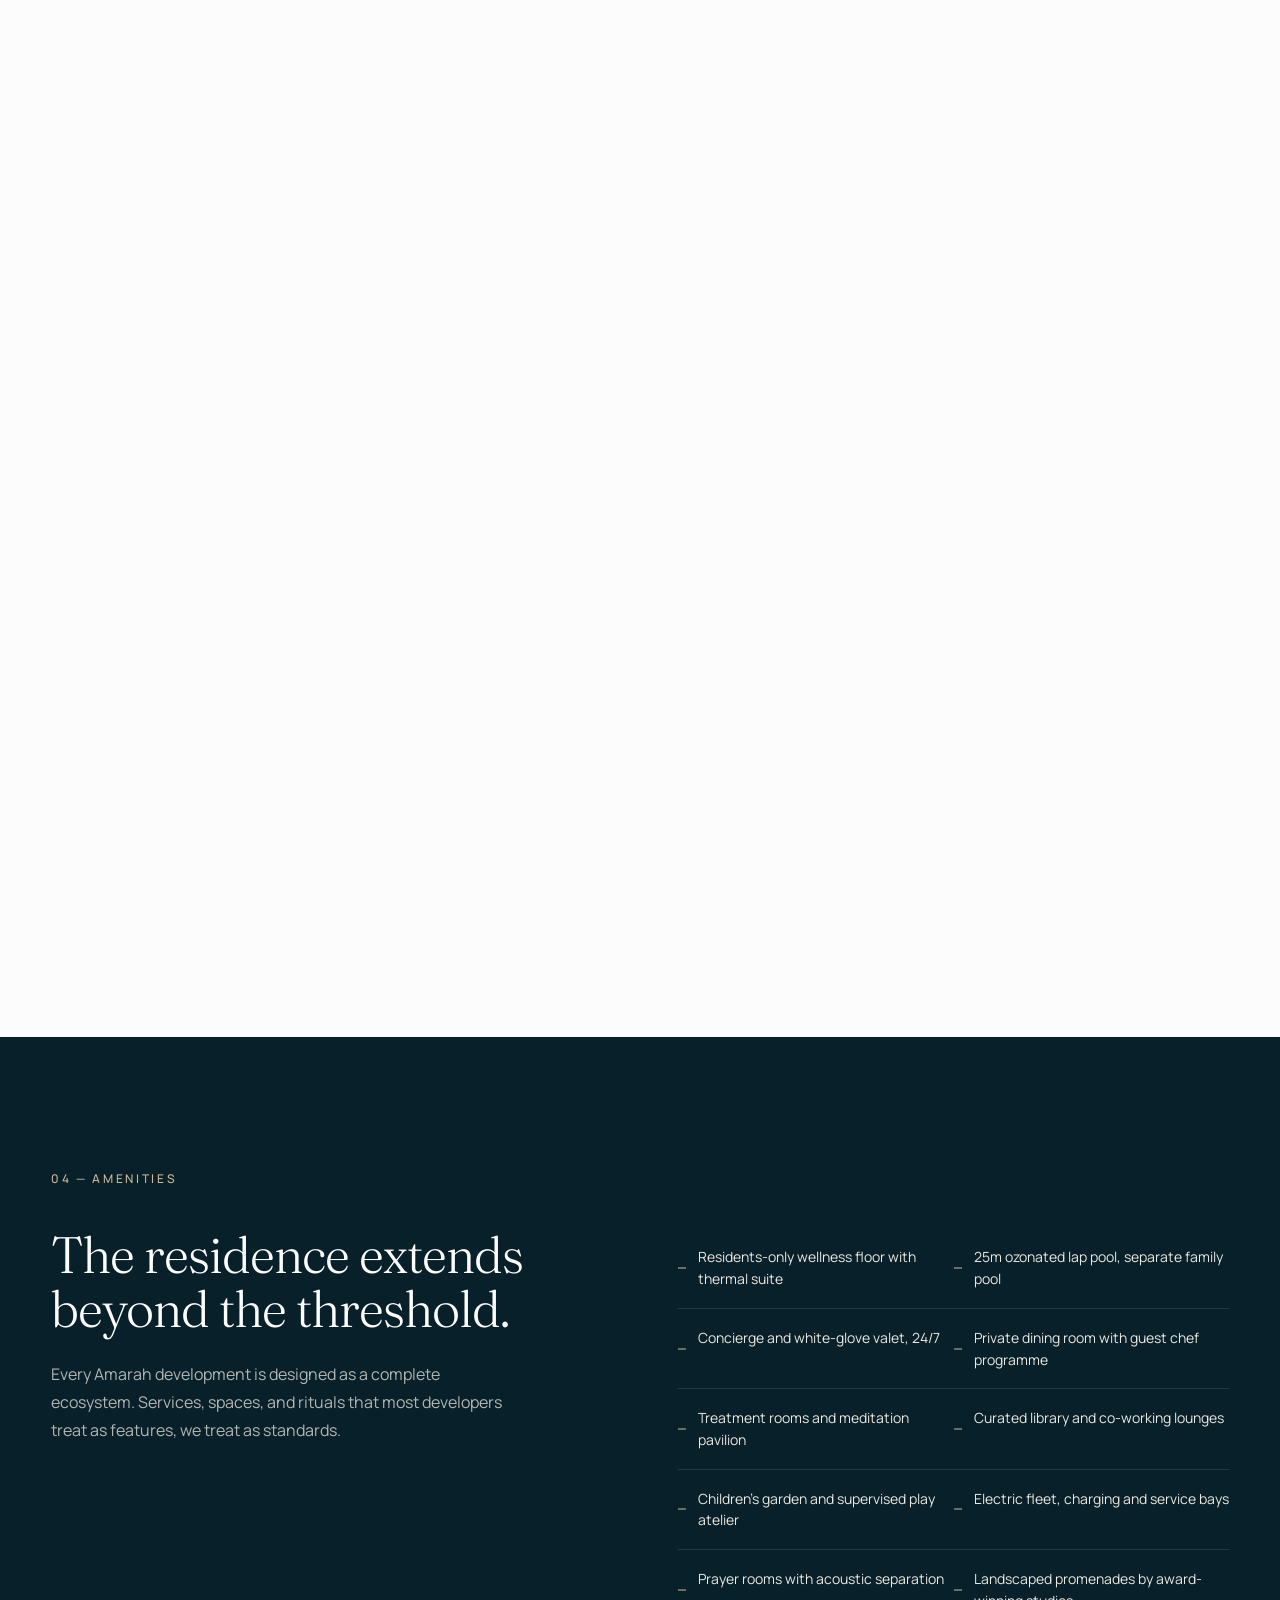
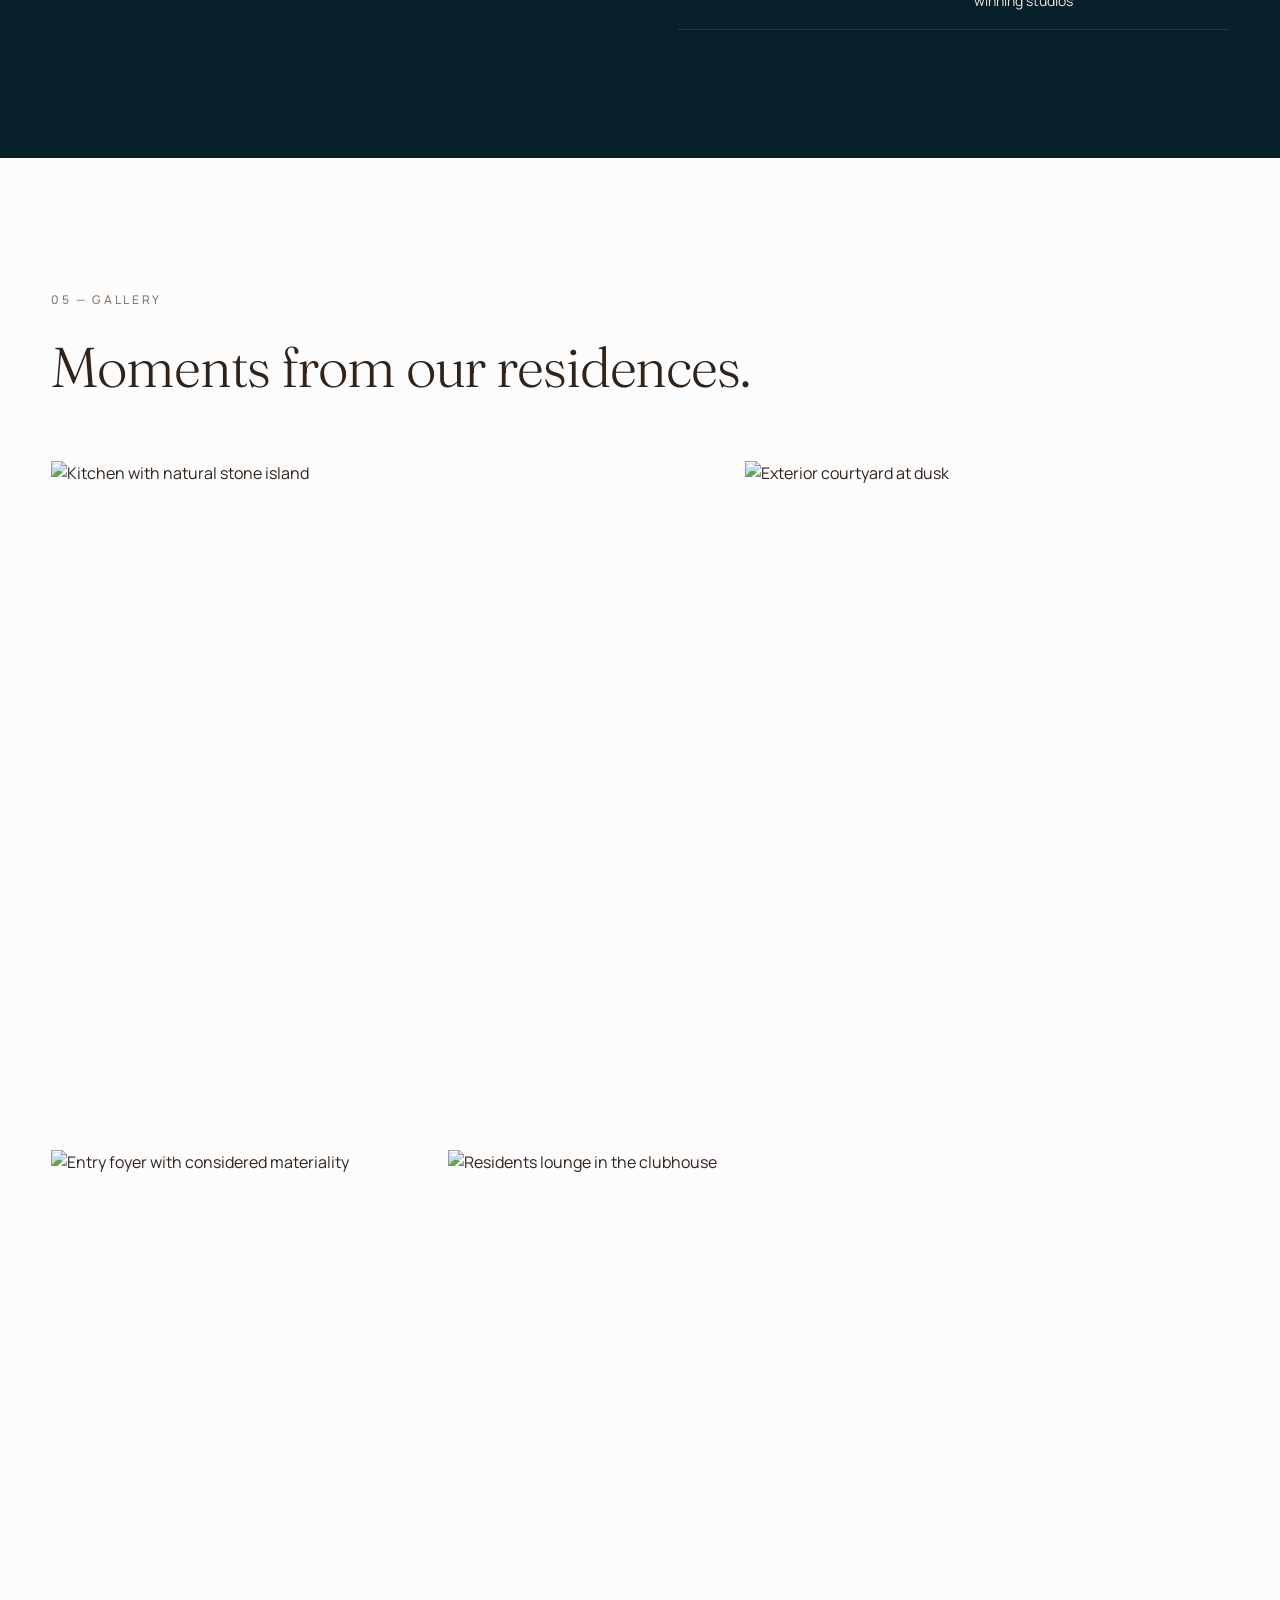
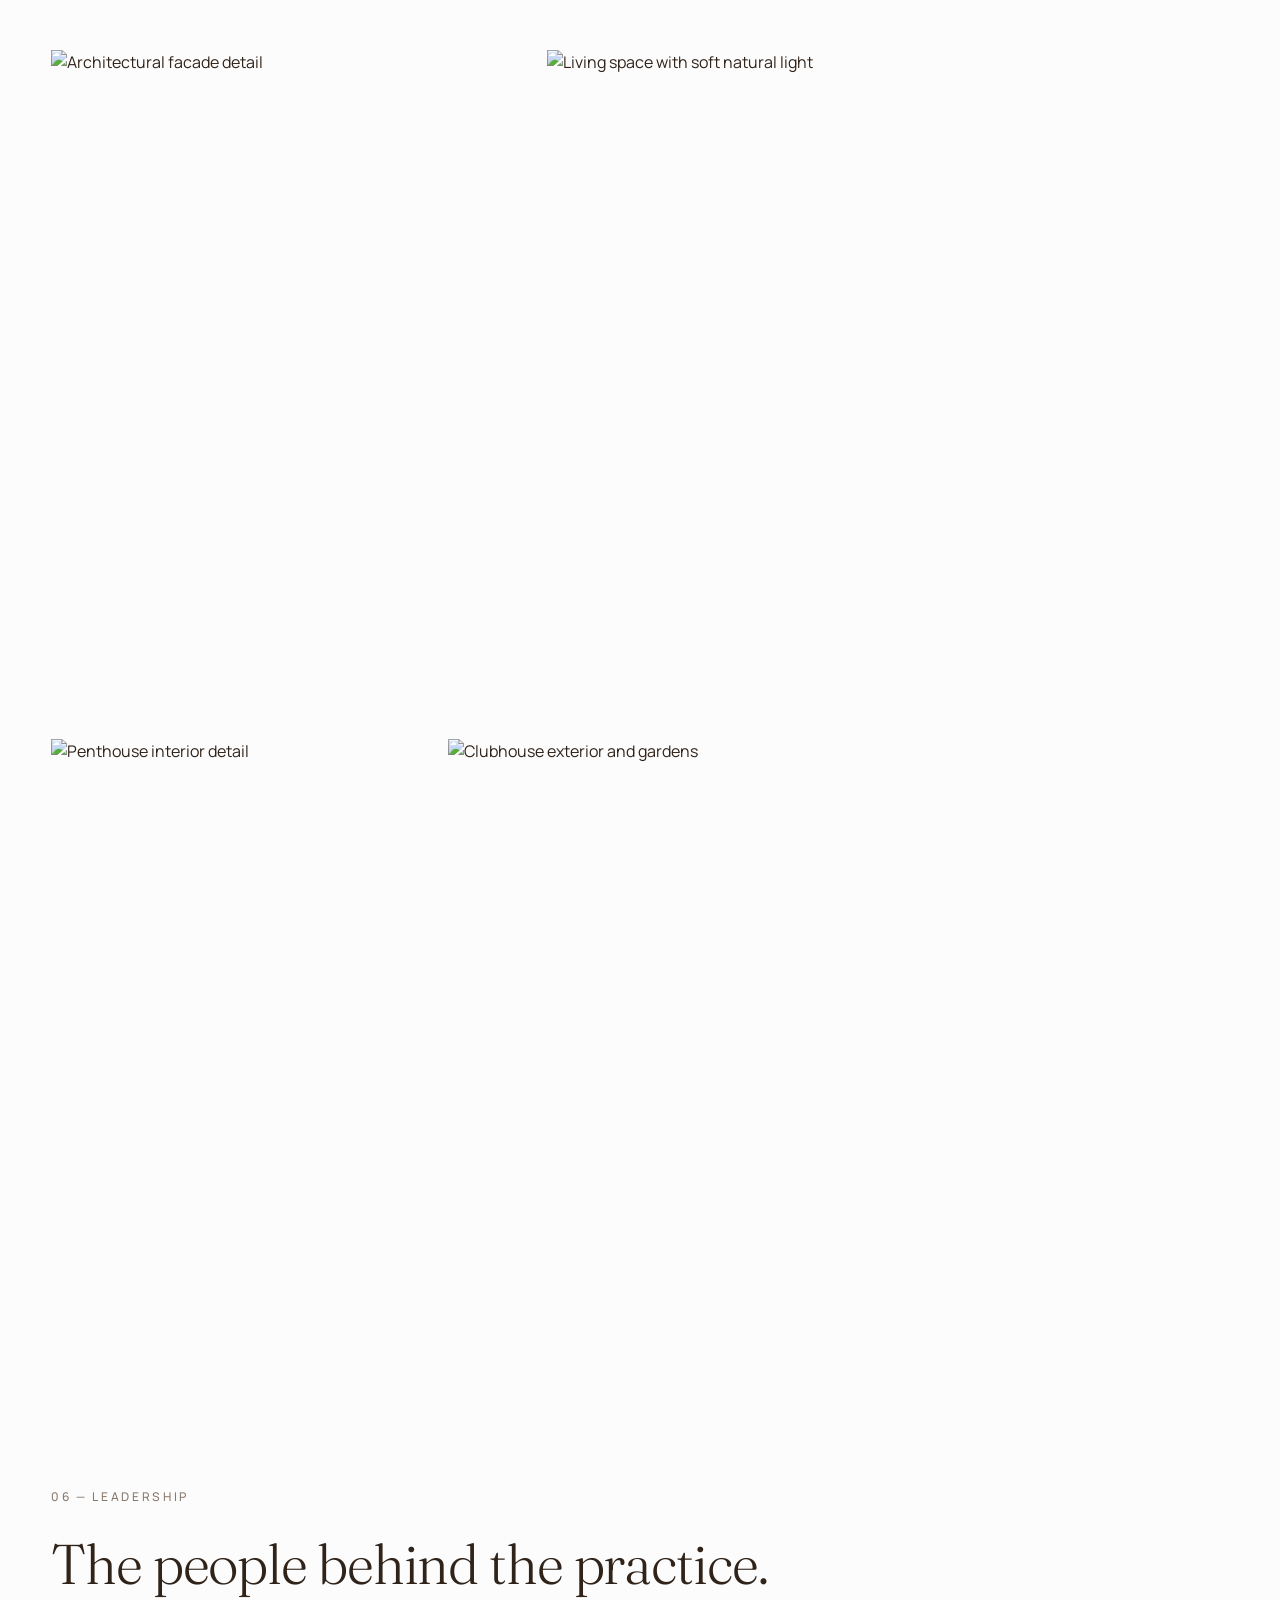
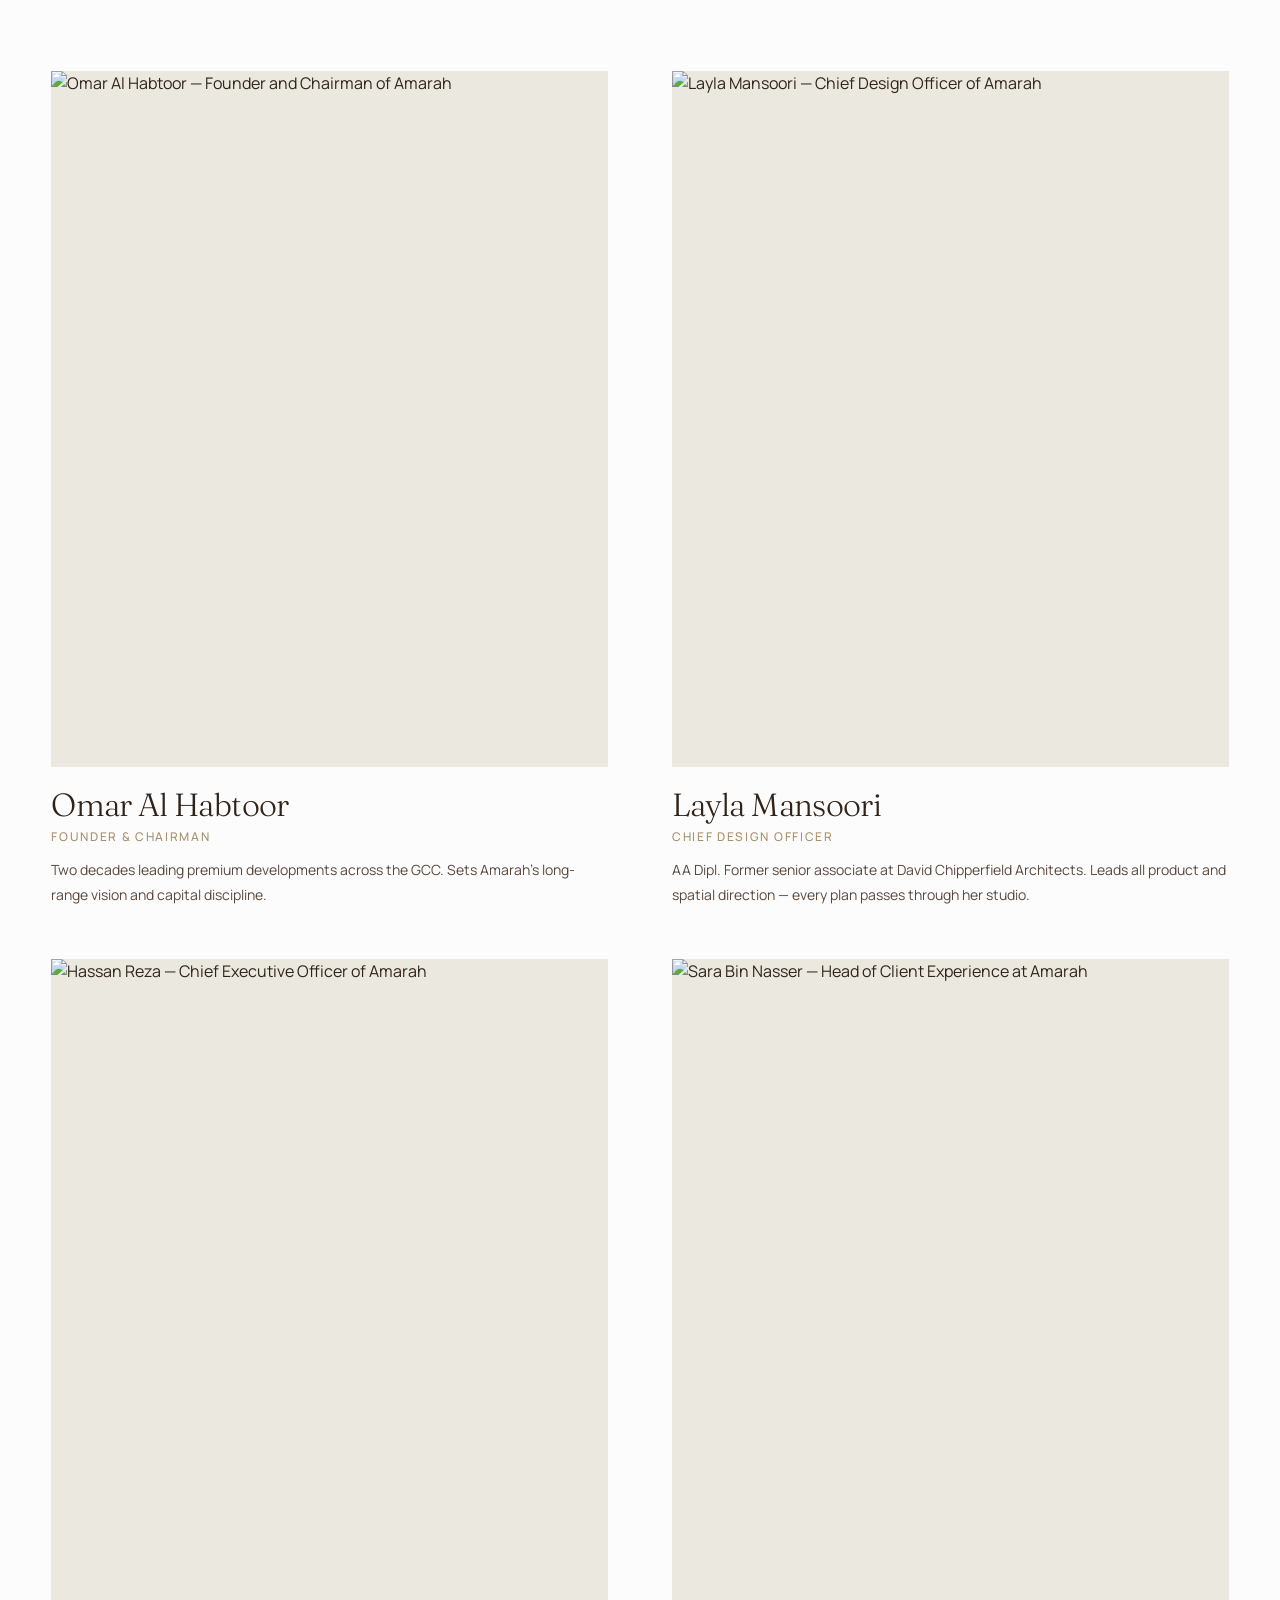
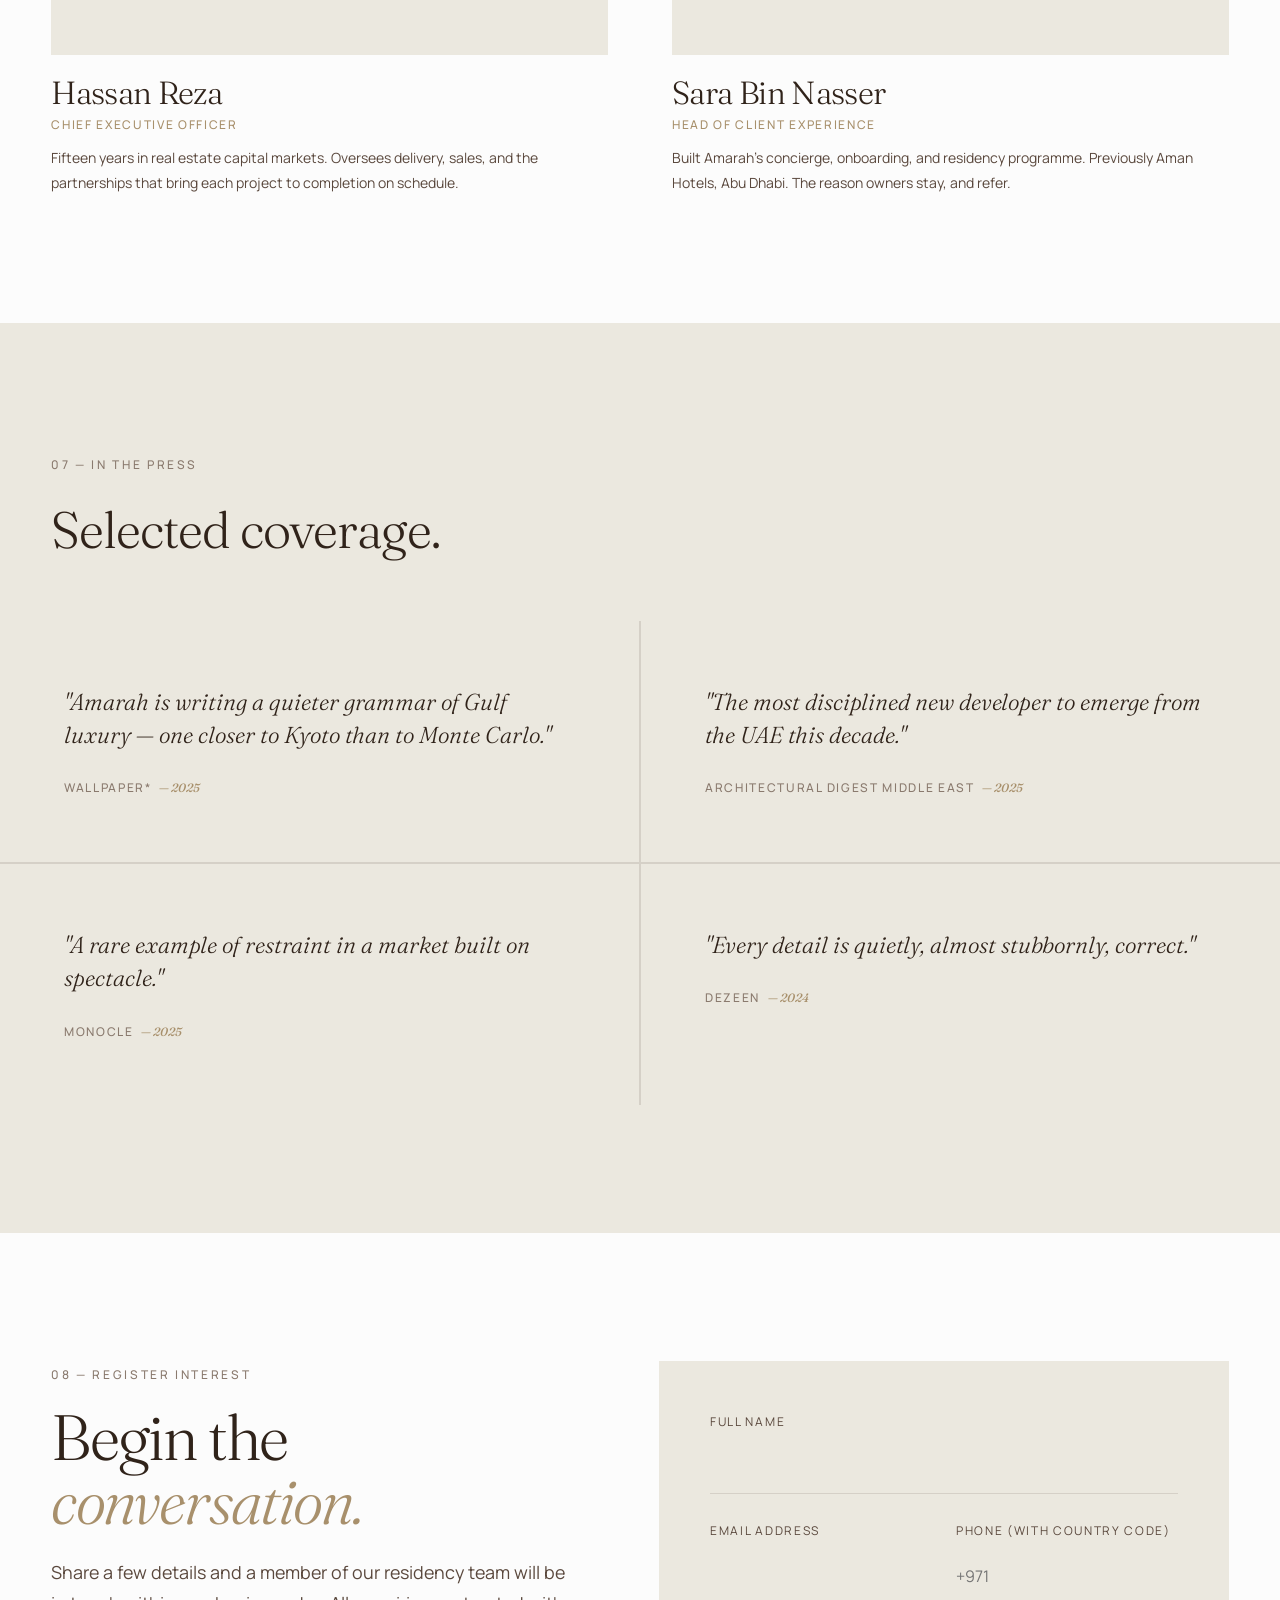
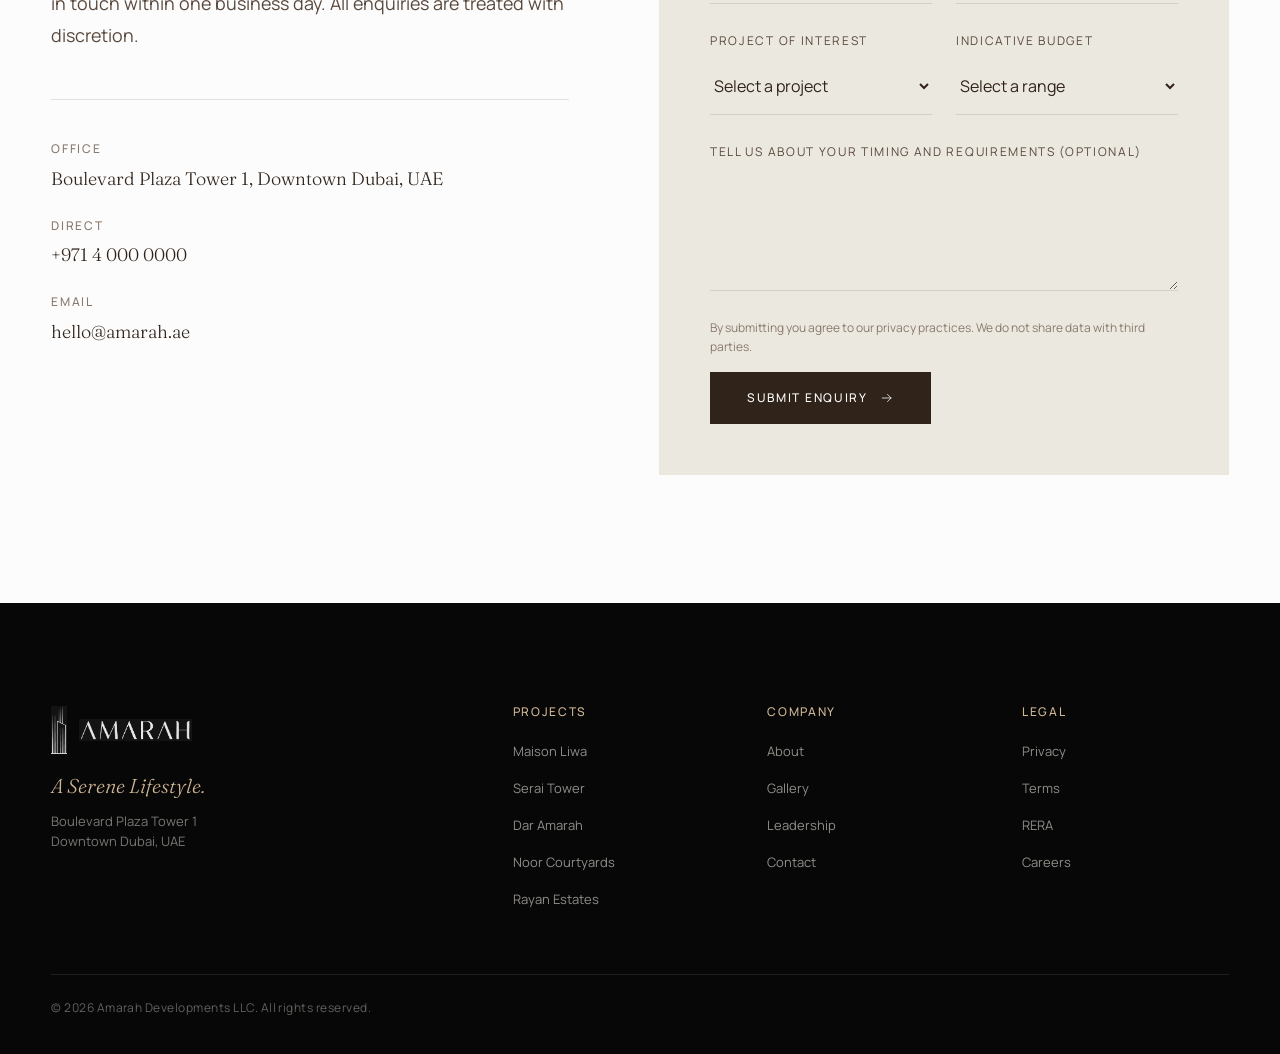
==== commit 8ec3b9d6: "feat(serenity-residences): add flagship project + clubhouse pages with real renders - New: projects/" ====
--- a/index.html
+++ b/index.html
@@ -43,6 +43,7 @@
     <nav class="nav__links" aria-label="Primary navigation">
       <a href="about.html">About</a>
       <a href="projects/">Projects</a>
+      <a href="clubhouse.html">Clubhouse</a>
       <a href="gallery.html">Gallery</a>
       <a href="leadership.html">Leadership</a>
       <a href="contact.html">Contact</a>
@@ -57,6 +58,7 @@
     <div class="nav__mobile" aria-hidden="true">
       <a href="about.html">About</a>
       <a href="projects/">Projects</a>
+      <a href="clubhouse.html">Clubhouse</a>
       <a href="gallery.html">Gallery</a>
       <a href="leadership.html">Leadership</a>
       <a href="contact.html">Register Interest</a>
@@ -106,6 +108,12 @@
   <div class="filter-outer" role="search" aria-label="Property search filters">
     <div class="filter-bar">
 
+      <!-- Console intro label -->
+      <div class="filter-console-intro" aria-hidden="true">
+        <span>Find Your</span>
+        <strong>Residence</strong>
+      </div>
+
       <!-- Property Type -->
       <div class="filter-item" data-filter="type">
         <button class="filter-btn" aria-expanded="false" aria-haspopup="listbox" type="button">
@@ -189,6 +197,7 @@
         </button>
         <ul class="filter-dropdown" role="listbox" aria-label="Community or project">
           <li role="option" data-value="">All Projects</li>
+          <li role="option" data-value="serenity-residences">Serenity Residences</li>
           <li role="option" data-value="maison-liwa">Maison Liwa</li>
           <li role="option" data-value="serai-tower">Serai Tower</li>
           <li role="option" data-value="dar-amarah">Dar Amarah</li>
--- a/css/pages.css
+++ b/css/pages.css
@@ -2300,3 +2300,378 @@
 @media (max-width: 560px) {
   .footer__grid--multi { grid-template-columns: 1fr; }
 }
+
+/* ================================================================
+   FILTER BAR — REDESIGNED (dark editorial console)
+================================================================ */
+.filter-outer {
+  padding-inline: 0;
+  max-width: 100%;
+}
+.filter-bar {
+  background: rgba(8, 32, 42, 0.97);
+  backdrop-filter: saturate(120%) blur(20px);
+  -webkit-backdrop-filter: saturate(120%) blur(20px);
+  border-top: 2px solid var(--amr-ivory-husk);
+  box-shadow: 0 24px 80px rgba(7,7,7,0.4);
+  border-radius: 0;
+}
+.filter-label {
+  color: var(--amr-ivory-husk);
+  opacity: 0.7;
+}
+.filter-value {
+  color: var(--amr-chalk-dust);
+  font-size: var(--fs-17);
+}
+.filter-btn {
+  height: 88px;
+  color: var(--amr-chalk-dust);
+  padding-inline: clamp(20px, 2.8vw, 40px);
+}
+.filter-btn:hover {
+  background: rgba(208, 183, 149, 0.08);
+}
+.filter-item.is-open .filter-btn {
+  background: rgba(208, 183, 149, 0.12);
+}
+.filter-chevron {
+  color: var(--amr-ivory-husk);
+  opacity: 0.6;
+  width: 11px;
+  height: 11px;
+}
+.filter-sep {
+  background: rgba(235, 232, 223, 0.1);
+  margin-block: 20px;
+}
+.filter-dropdown {
+  background: var(--amr-midnight-tide);
+  border: 1px solid rgba(208, 183, 149, 0.2);
+  box-shadow: 0 16px 48px rgba(7,7,7,0.5);
+}
+.filter-dropdown li {
+  color: var(--amr-chalk-dust);
+  padding: 14px 28px;
+  font-size: var(--fs-15);
+}
+.filter-dropdown li:hover {
+  background: rgba(208, 183, 149, 0.1);
+  color: var(--amr-ivory-husk);
+}
+.filter-dropdown li.is-selected {
+  color: var(--amr-ivory-husk);
+  font-weight: var(--fw-medium);
+}
+.filter-search-btn {
+  height: 88px;
+  background: var(--amr-ivory-husk);
+  color: var(--amr-burnt-bark);
+  font-size: 11px;
+  letter-spacing: var(--ls-widest);
+  padding-inline: clamp(28px, 3.5vw, 52px);
+}
+.filter-search-btn:hover {
+  background: var(--amr-chalk-dust);
+}
+
+/* Filter console label (Find Your Residence) */
+.filter-console-intro {
+  display: flex;
+  flex-direction: column;
+  justify-content: center;
+  padding-inline: clamp(20px, 2.8vw, 40px);
+  flex-shrink: 0;
+  border-right: 1px solid rgba(235, 232, 223, 0.1);
+}
+.filter-console-intro span {
+  font-family: var(--font-sans);
+  font-size: 9px;
+  font-weight: var(--fw-medium);
+  letter-spacing: var(--ls-widest);
+  text-transform: uppercase;
+  color: var(--amr-ivory-husk);
+  opacity: 0.7;
+  white-space: nowrap;
+}
+.filter-console-intro strong {
+  font-family: var(--font-display);
+  font-size: clamp(1rem, 1.6vw, 1.4rem);
+  font-weight: 300;
+  color: var(--amr-chalk-dust);
+  font-feature-settings: "ss01";
+  white-space: nowrap;
+  margin-top: 3px;
+}
+
+/* ================================================================
+   CLUBHOUSE PAGE
+================================================================ */
+.clubhouse-hero {
+  position: relative;
+  height: 100vh;
+  min-height: 640px;
+  color: #fff;
+  isolation: isolate;
+}
+.clubhouse-hero__media {
+  position: absolute;
+  inset: 0;
+  z-index: -2;
+  overflow: hidden;
+}
+.clubhouse-hero__media img {
+  width: 100%;
+  height: 100%;
+  object-fit: cover;
+  object-position: center 35%;
+}
+.clubhouse-hero__scrim {
+  position: absolute;
+  inset: 0;
+  z-index: -1;
+  background: linear-gradient(
+    to right,
+    rgba(8, 32, 42, 0.88) 0%,
+    rgba(8, 32, 42, 0.5) 50%,
+    rgba(8, 32, 42, 0.2) 100%
+  );
+}
+.clubhouse-hero__inner {
+  height: 100%;
+  display: flex;
+  flex-direction: column;
+  justify-content: flex-end;
+  padding-bottom: clamp(60px, 8vh, 120px);
+}
+.clubhouse-hero__eyebrow {
+  font-family: var(--font-sans);
+  font-size: 11px;
+  font-weight: var(--fw-medium);
+  letter-spacing: var(--ls-widest);
+  text-transform: uppercase;
+  color: var(--amr-ivory-husk);
+  margin-bottom: 20px;
+  display: block;
+}
+.clubhouse-hero__title {
+  font-family: var(--font-display);
+  font-size: clamp(4rem, 9vw, 9rem);
+  font-weight: 300;
+  line-height: 0.92;
+  font-feature-settings: "ss01";
+  color: #fff;
+  margin-bottom: 1.8rem;
+  max-width: 8ch;
+}
+.clubhouse-hero__sub {
+  font-family: var(--font-sans);
+  font-size: clamp(1rem, 1.6vw, 1.15rem);
+  font-weight: var(--fw-light);
+  line-height: 1.65;
+  color: rgba(255,255,255,0.75);
+  max-width: 44ch;
+}
+
+/* Facilities grid */
+.clubhouse-facilities-grid {
+  display: grid;
+  grid-template-columns: 1fr 1fr;
+  gap: 2px;
+  background: rgba(235, 232, 223, 0.06);
+}
+.clubhouse-facility {
+  background: var(--amr-midnight-tide);
+  overflow: hidden;
+}
+.clubhouse-facility__img {
+  width: 100%;
+  aspect-ratio: 16/9;
+  overflow: hidden;
+}
+.clubhouse-facility__img img {
+  width: 100%;
+  height: 100%;
+  object-fit: cover;
+  transition: transform 800ms var(--ease-out-expo);
+}
+.clubhouse-facility:hover .clubhouse-facility__img img {
+  transform: scale(1.04);
+}
+.clubhouse-facility__body {
+  padding: 32px 36px 40px;
+}
+.clubhouse-facility__body h3 {
+  font-family: var(--font-display);
+  font-size: clamp(1.2rem, 2vw, 1.8rem);
+  font-weight: 300;
+  color: var(--amr-chalk-dust);
+  font-feature-settings: "ss01";
+  margin-bottom: 1rem;
+}
+.clubhouse-facility__body p {
+  font-family: var(--font-sans);
+  font-size: var(--fs-15);
+  font-weight: var(--fw-light);
+  color: rgba(235,232,223,0.6);
+  line-height: 1.7;
+}
+
+/* Clubhouse gallery grid */
+.clubhouse-gallery-grid {
+  display: grid;
+  grid-template-columns: repeat(3, 1fr);
+  grid-template-rows: auto auto;
+  gap: 12px;
+}
+.clubhouse-gallery-item {
+  overflow: hidden;
+  aspect-ratio: 4/3;
+}
+.clubhouse-gallery-item img {
+  width: 100%;
+  height: 100%;
+  object-fit: cover;
+  transition: transform 800ms var(--ease-out-expo);
+  display: block;
+}
+.clubhouse-gallery-item:hover img {
+  transform: scale(1.04);
+}
+.clubhouse-gallery-item--wide {
+  grid-column: span 2;
+  aspect-ratio: 16/9;
+}
+
+/* Floor plans grid on project pages */
+.floor-plans-grid {
+  display: grid;
+  grid-template-columns: repeat(4, 1fr);
+  gap: 2px;
+  background: var(--color-line);
+  margin-top: 3rem;
+}
+.floor-plan-card {
+  background: var(--color-bg);
+  padding: 36px 32px;
+}
+.floor-plan-card__header {
+  display: flex;
+  align-items: baseline;
+  justify-content: space-between;
+  margin-bottom: 1.5rem;
+}
+.floor-plan-card__type {
+  font-family: var(--font-sans);
+  font-size: 10px;
+  font-weight: var(--fw-medium);
+  letter-spacing: var(--ls-widest);
+  text-transform: uppercase;
+  color: var(--color-ink-mute);
+}
+.floor-plan-card__beds {
+  font-family: var(--font-display);
+  font-size: var(--fs-16);
+  font-weight: 300;
+  color: var(--amr-burnt-bark);
+  font-feature-settings: "ss01";
+}
+.floor-plan-card__img {
+  width: 100%;
+  margin-bottom: 1.5rem;
+  color: var(--amr-burnt-bark);
+}
+.floor-plan-card__meta {
+  display: flex;
+  flex-direction: column;
+  gap: 10px;
+  border-top: 1px solid var(--color-line);
+  padding-top: 1.2rem;
+}
+.floor-plan-card__meta div {
+  display: flex;
+  justify-content: space-between;
+  align-items: baseline;
+}
+.floor-plan-card__meta span {
+  font-family: var(--font-sans);
+  font-size: var(--fs-12);
+  color: var(--color-ink-mute);
+  text-transform: uppercase;
+  letter-spacing: .08em;
+  font-weight: var(--fw-medium);
+}
+.floor-plan-card__meta strong {
+  font-family: var(--font-display);
+  font-size: var(--fs-15);
+  font-weight: 300;
+  color: var(--amr-burnt-bark);
+  font-feature-settings: "ss01";
+}
+
+/* Payment steps */
+.payment-steps {
+  display: grid;
+  grid-template-columns: repeat(4, 1fr);
+  gap: 0;
+  margin-top: 3rem;
+  border: 1px solid var(--color-line);
+}
+.payment-step {
+  padding: 40px 36px;
+  border-right: 1px solid var(--color-line);
+  position: relative;
+}
+.payment-step:last-child { border-right: none; }
+.payment-step__pct {
+  font-family: var(--font-display);
+  font-size: clamp(2.4rem, 4vw, 3.8rem);
+  font-weight: 300;
+  color: var(--amr-ivory-husk);
+  font-feature-settings: "ss01";
+  line-height: 1;
+  margin-bottom: 12px;
+}
+.payment-step__label {
+  font-family: var(--font-sans);
+  font-size: var(--fs-14);
+  font-weight: var(--fw-medium);
+  color: var(--amr-burnt-bark);
+  margin-bottom: 8px;
+  text-transform: uppercase;
+  letter-spacing: .06em;
+}
+.payment-step__note {
+  font-family: var(--font-sans);
+  font-size: var(--fs-13);
+  color: var(--color-ink-mute);
+  line-height: 1.5;
+  font-weight: var(--fw-light);
+}
+
+/* ================================================================
+   RESPONSIVE — CLUBHOUSE + NEW SECTIONS
+================================================================ */
+@media (max-width: 1024px) {
+  .floor-plans-grid { grid-template-columns: repeat(2, 1fr); }
+  .payment-steps { grid-template-columns: repeat(2, 1fr); }
+  .payment-step:nth-child(2) { border-right: none; }
+  .payment-step:nth-child(3) { border-top: 1px solid var(--color-line); border-right: 1px solid var(--color-line); }
+  .payment-step:nth-child(4) { border-top: 1px solid var(--color-line); }
+  .clubhouse-facilities-grid { grid-template-columns: 1fr; }
+}
+@media (max-width: 768px) {
+  .floor-plans-grid { grid-template-columns: 1fr; }
+  .payment-steps { grid-template-columns: 1fr; }
+  .payment-step { border-right: none; border-bottom: 1px solid var(--color-line); }
+  .payment-step:last-child { border-bottom: none; }
+  .clubhouse-gallery-grid { grid-template-columns: 1fr 1fr; }
+  .clubhouse-gallery-item--wide { grid-column: span 2; aspect-ratio: 4/3; }
+  .filter-console-intro { display: none; }
+  .filter-btn { height: 72px; }
+  .filter-search-btn { height: 72px; }
+}
+@media (max-width: 560px) {
+  .clubhouse-gallery-grid { grid-template-columns: 1fr; }
+  .clubhouse-gallery-item--wide { grid-column: span 1; aspect-ratio: 4/3; }
+}
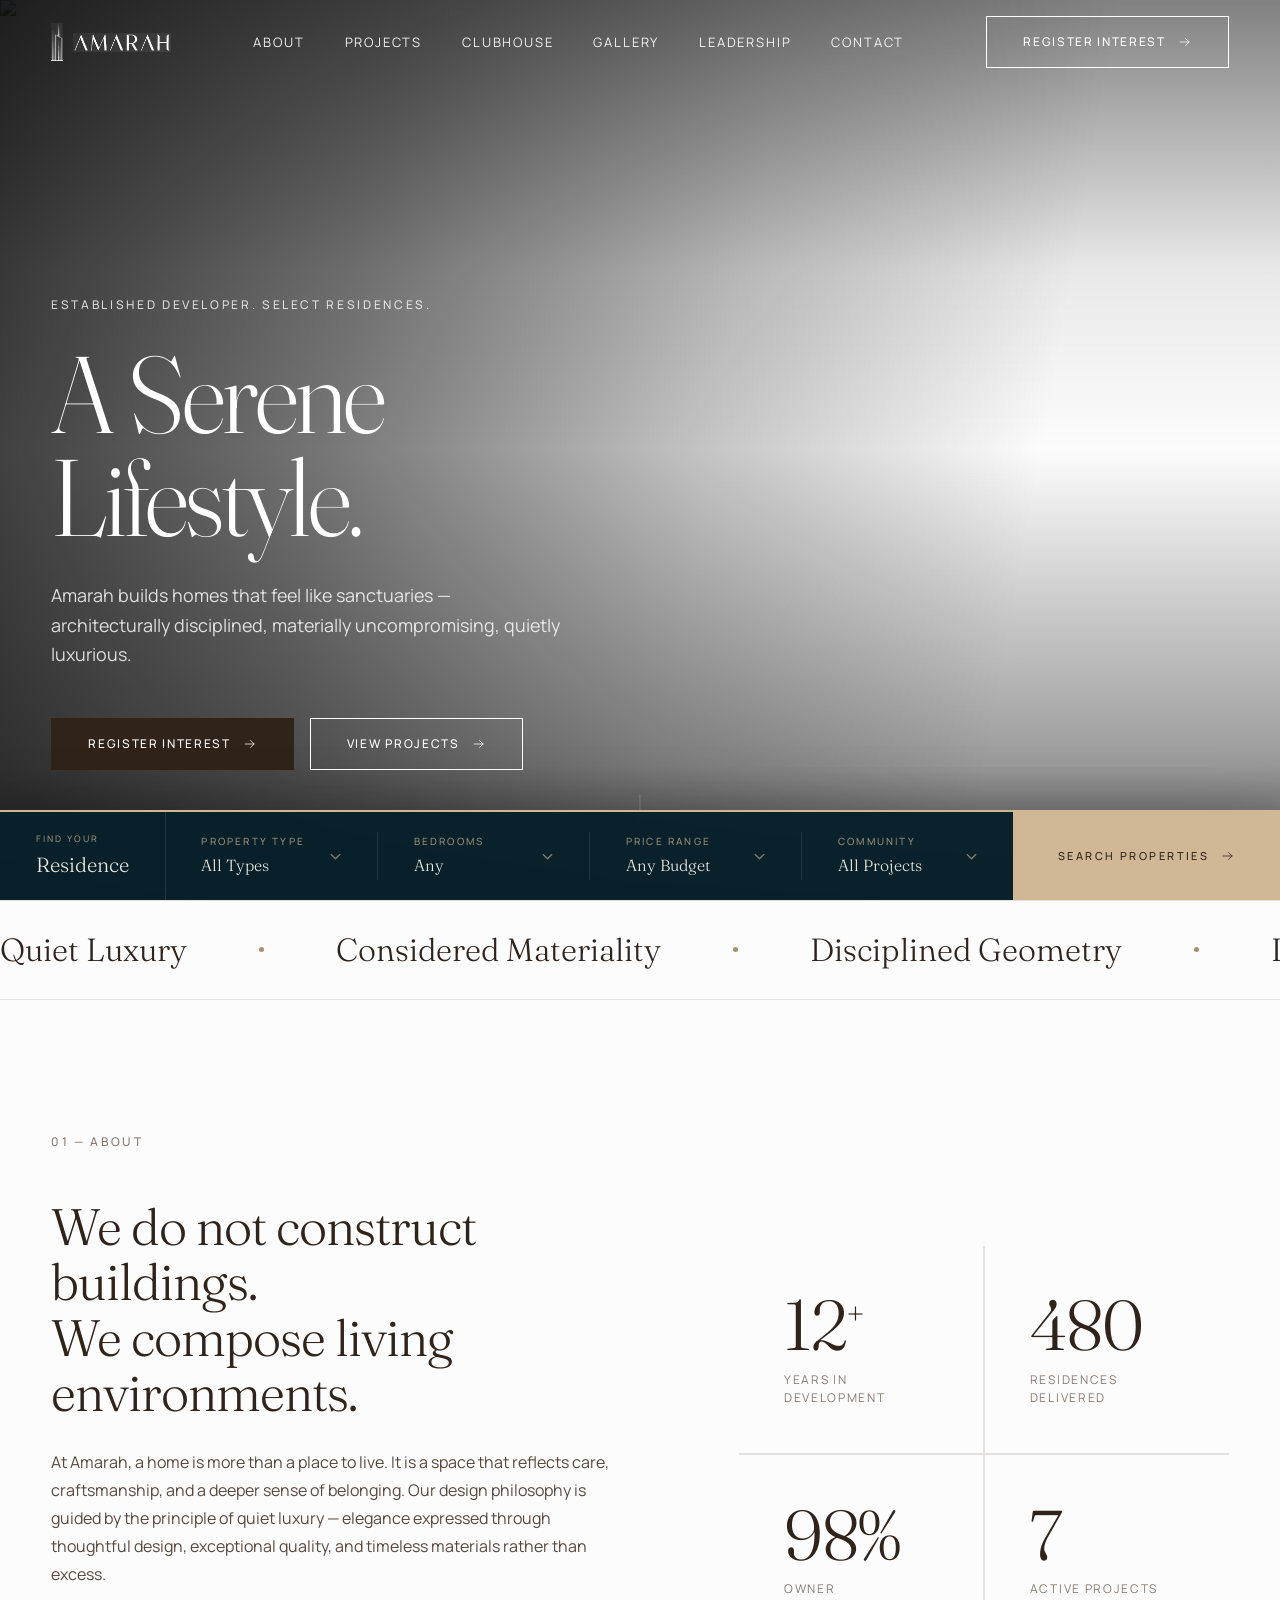
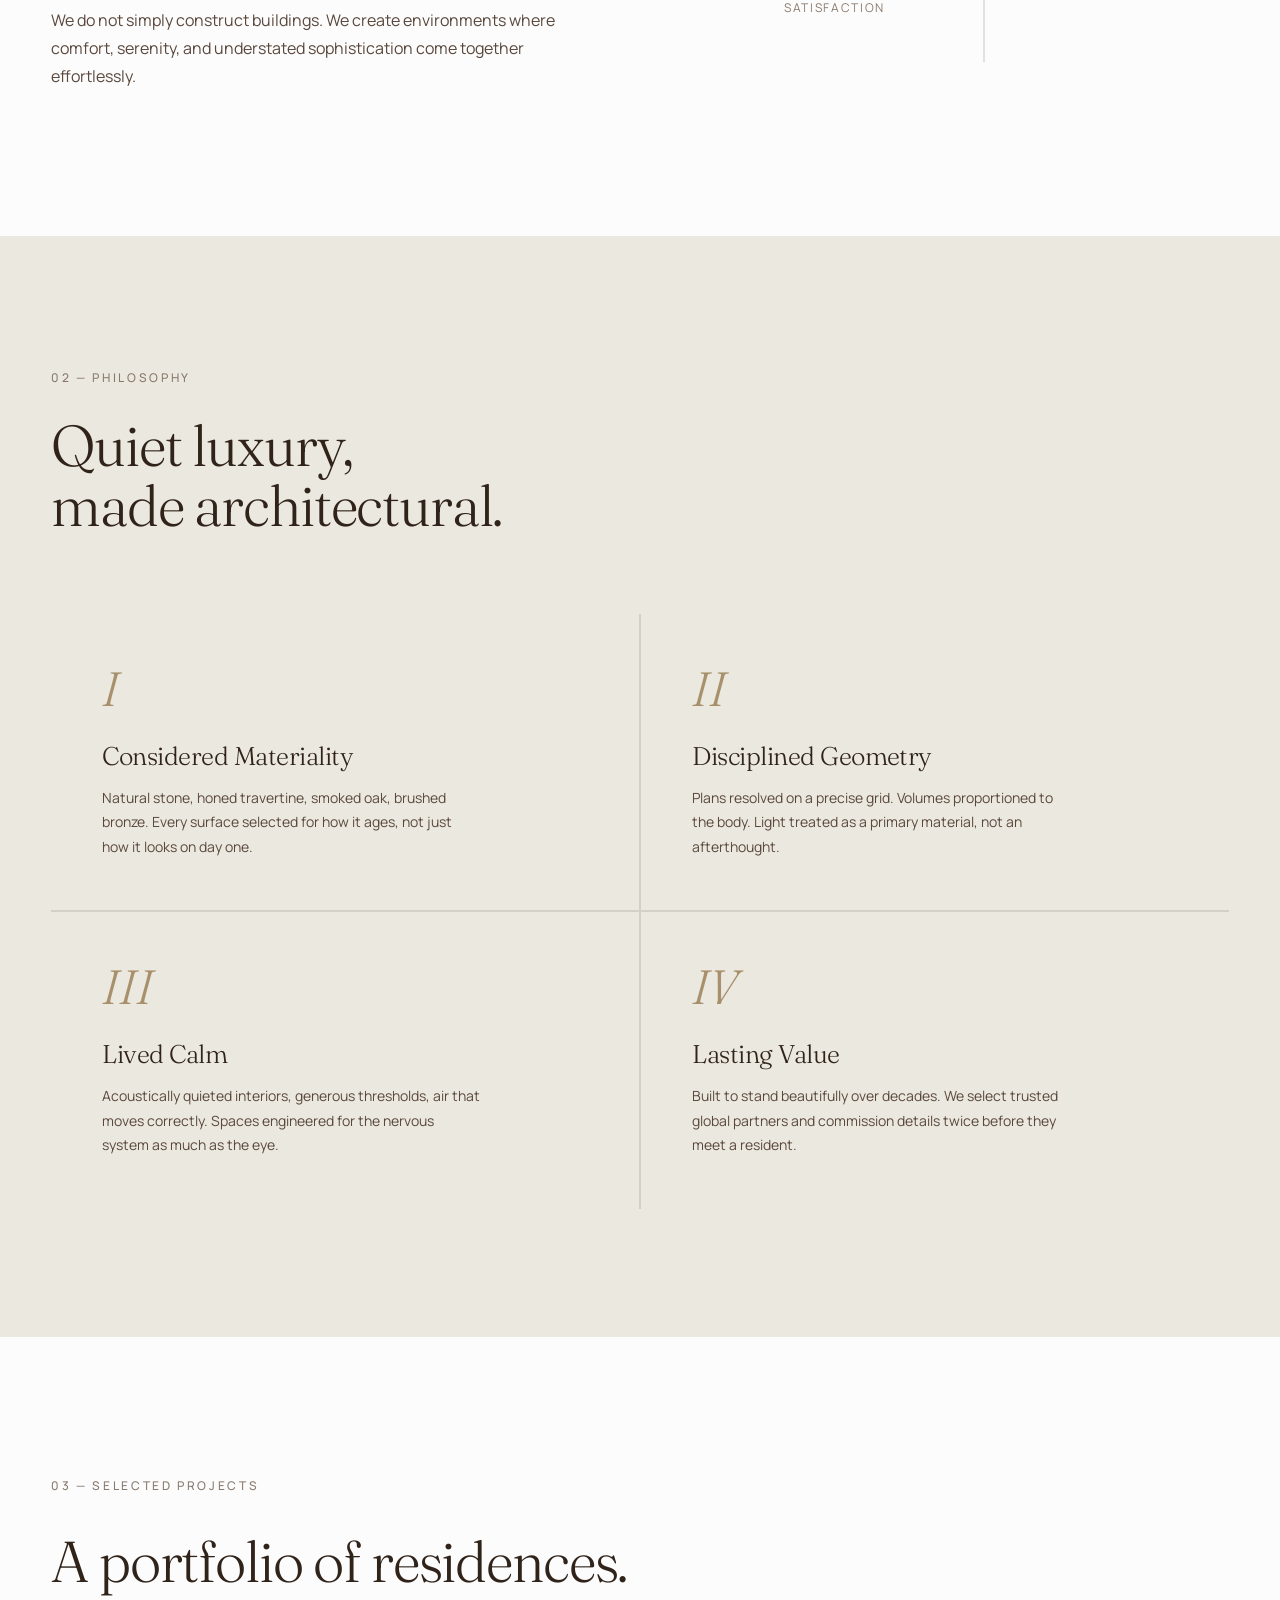
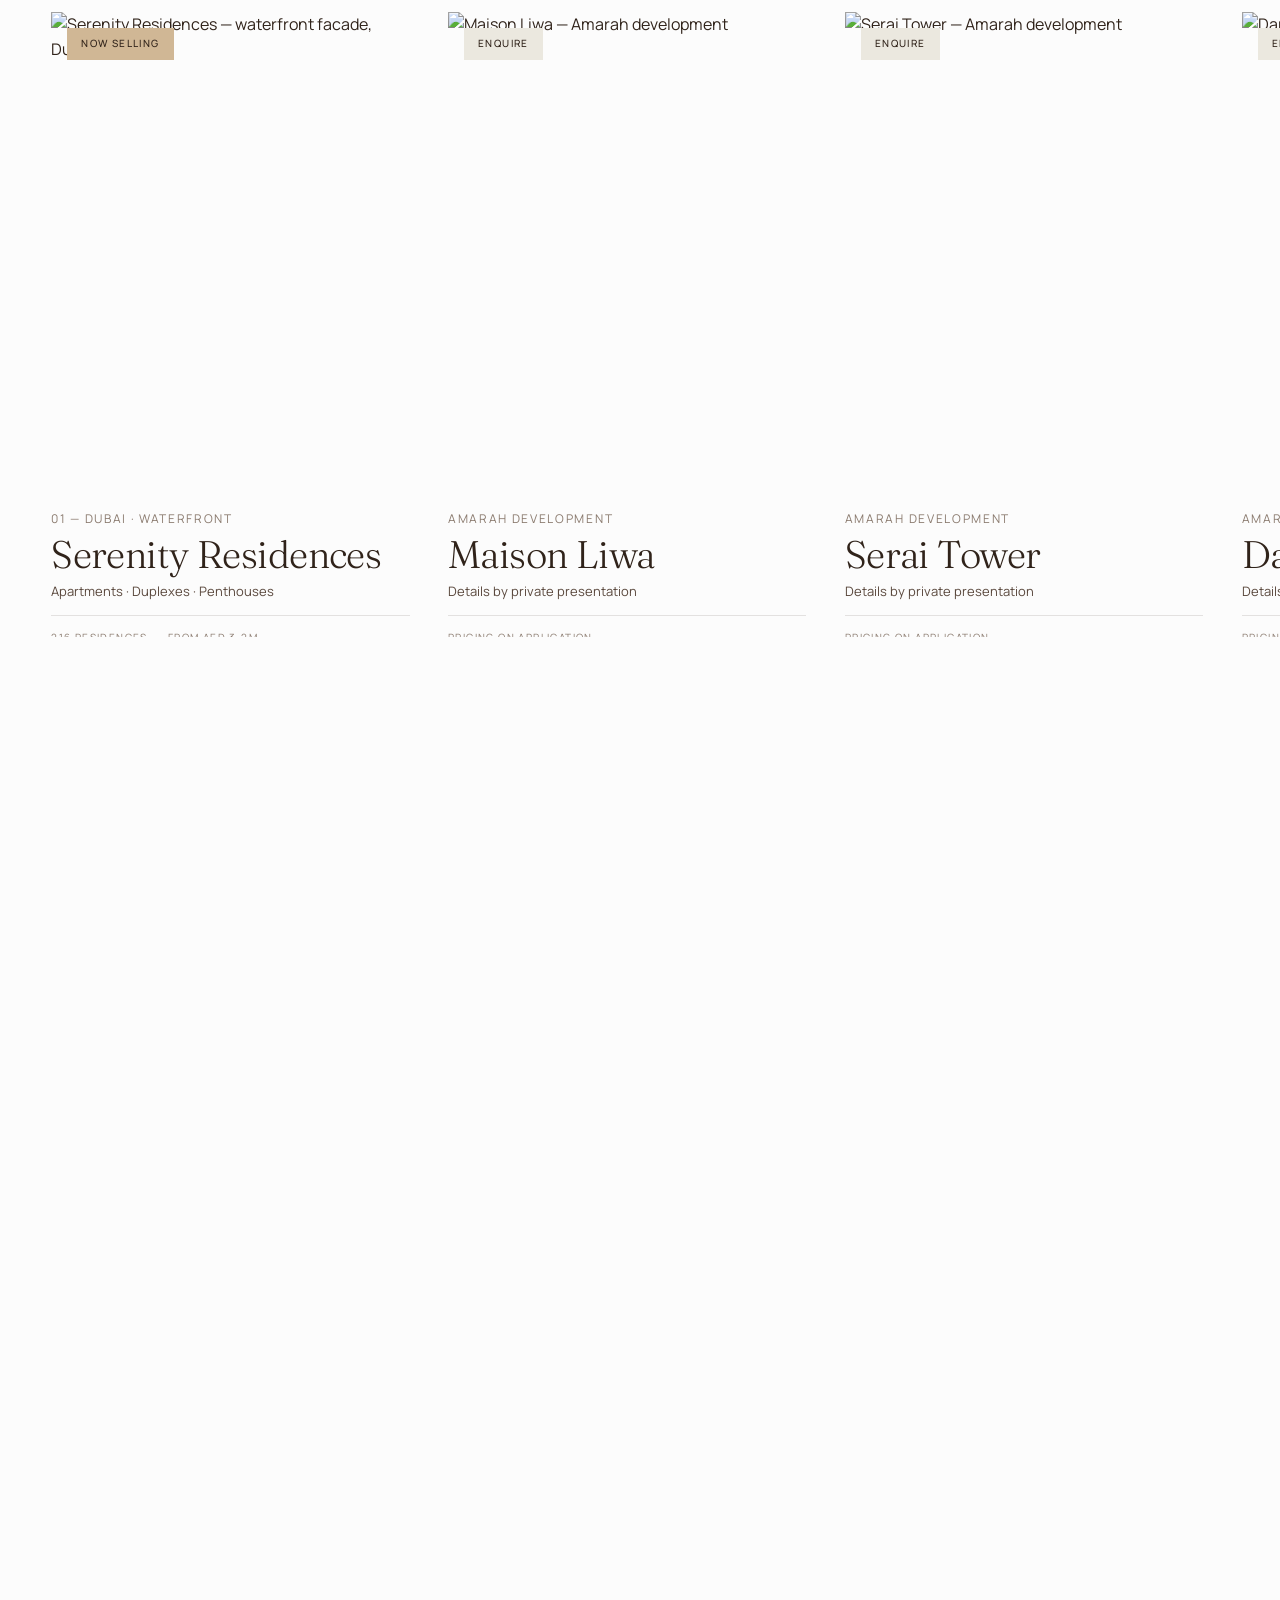
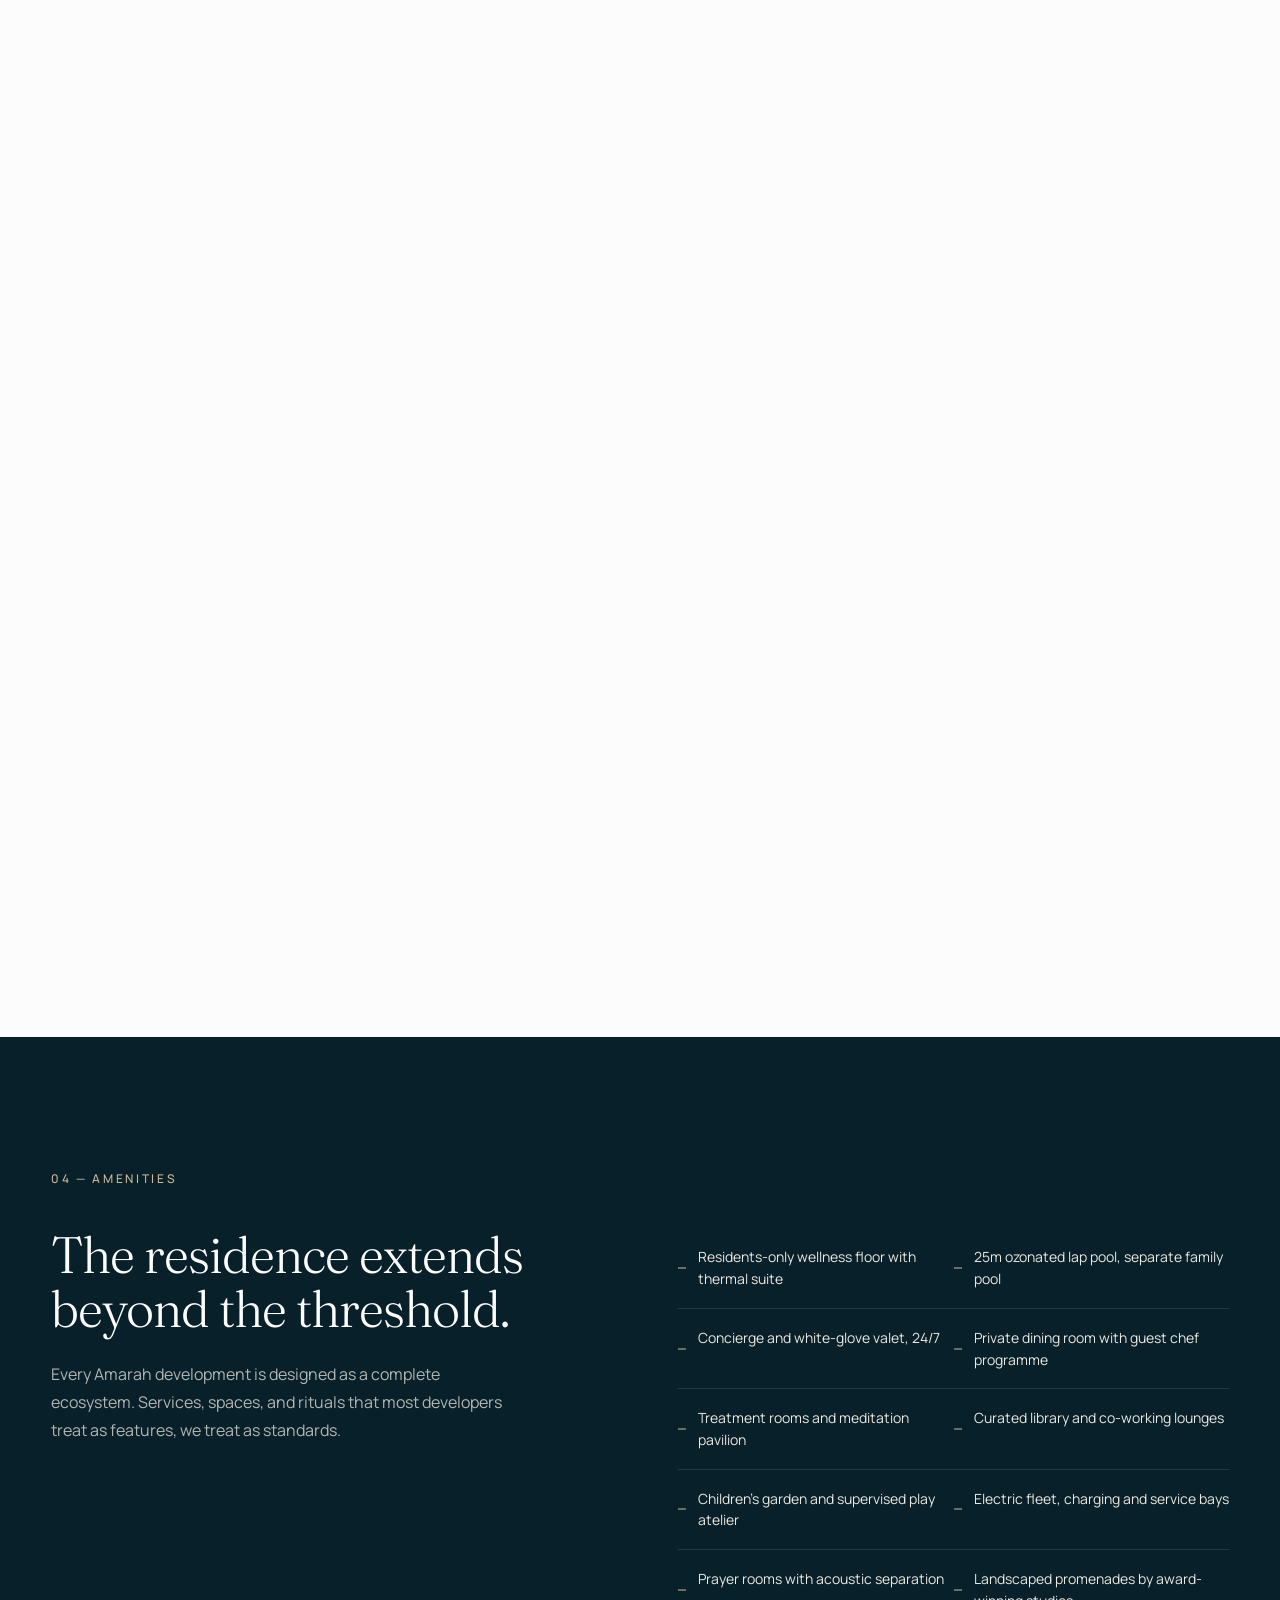
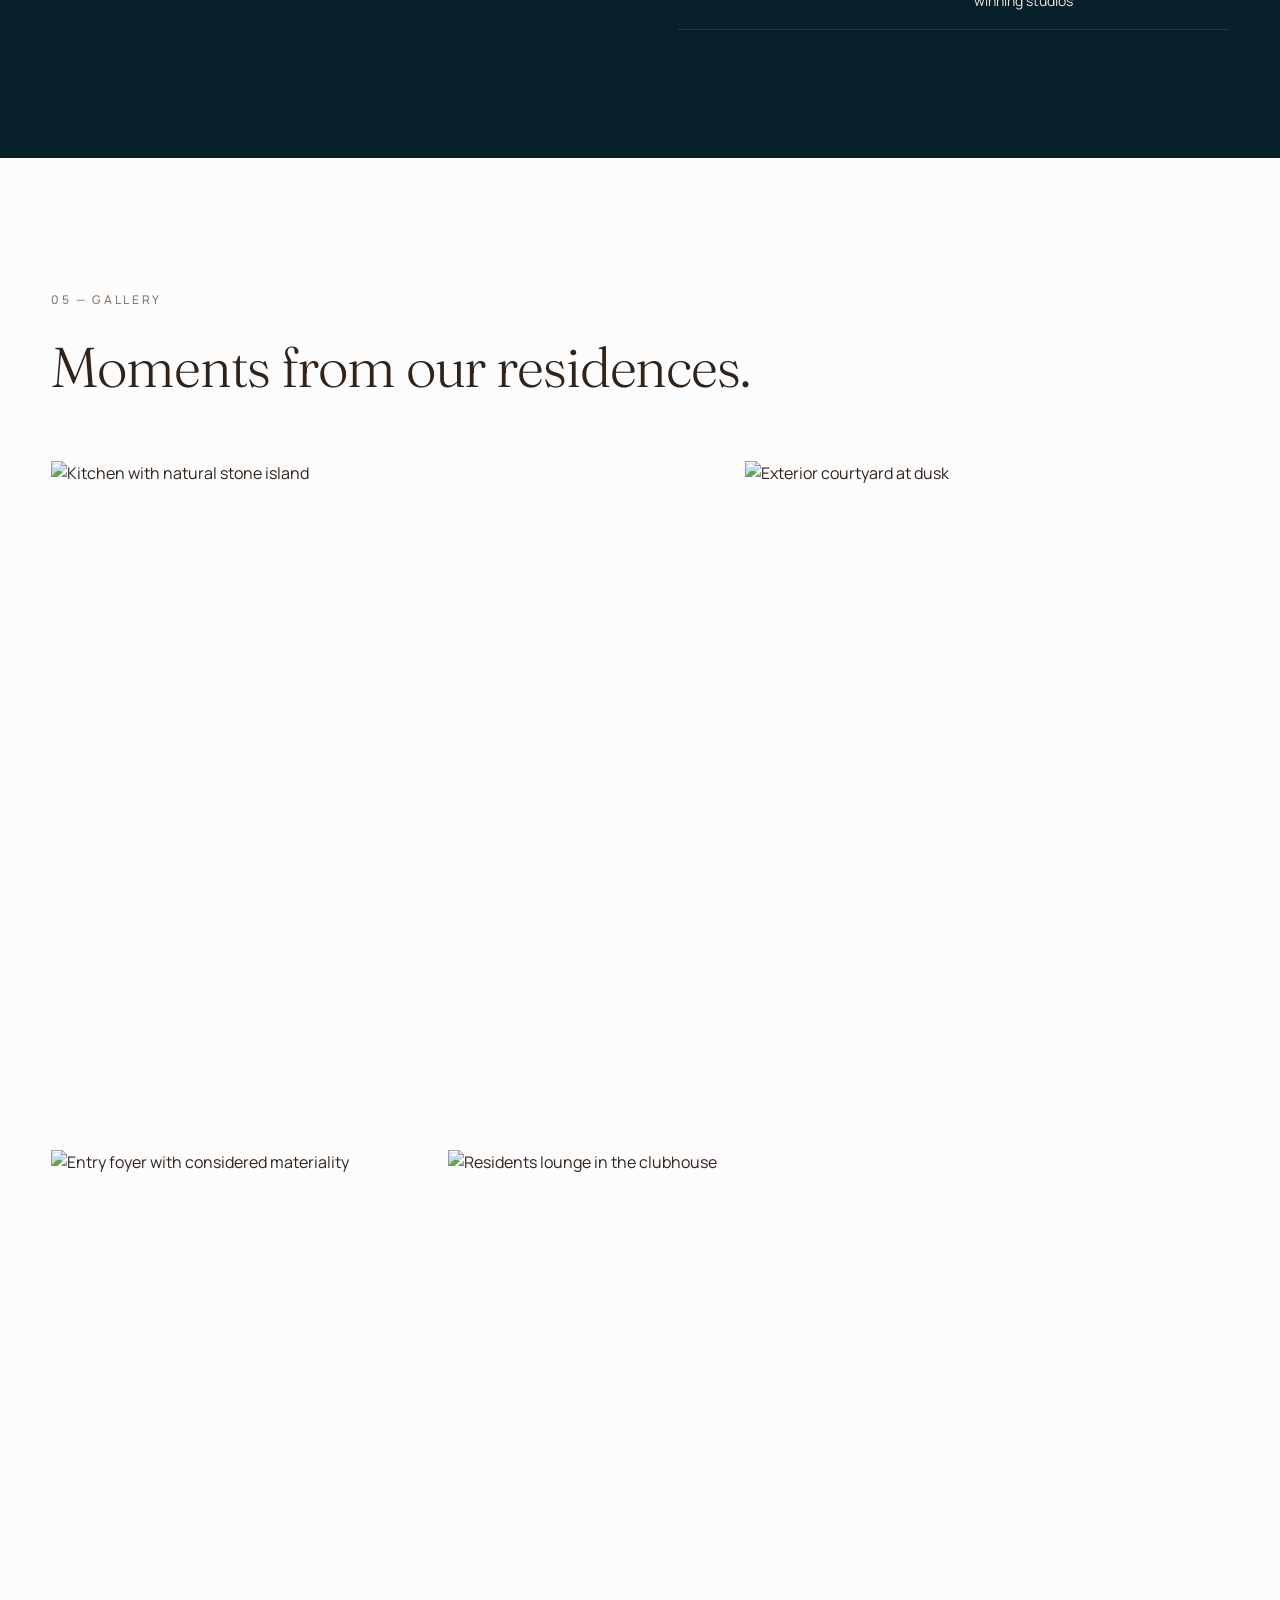
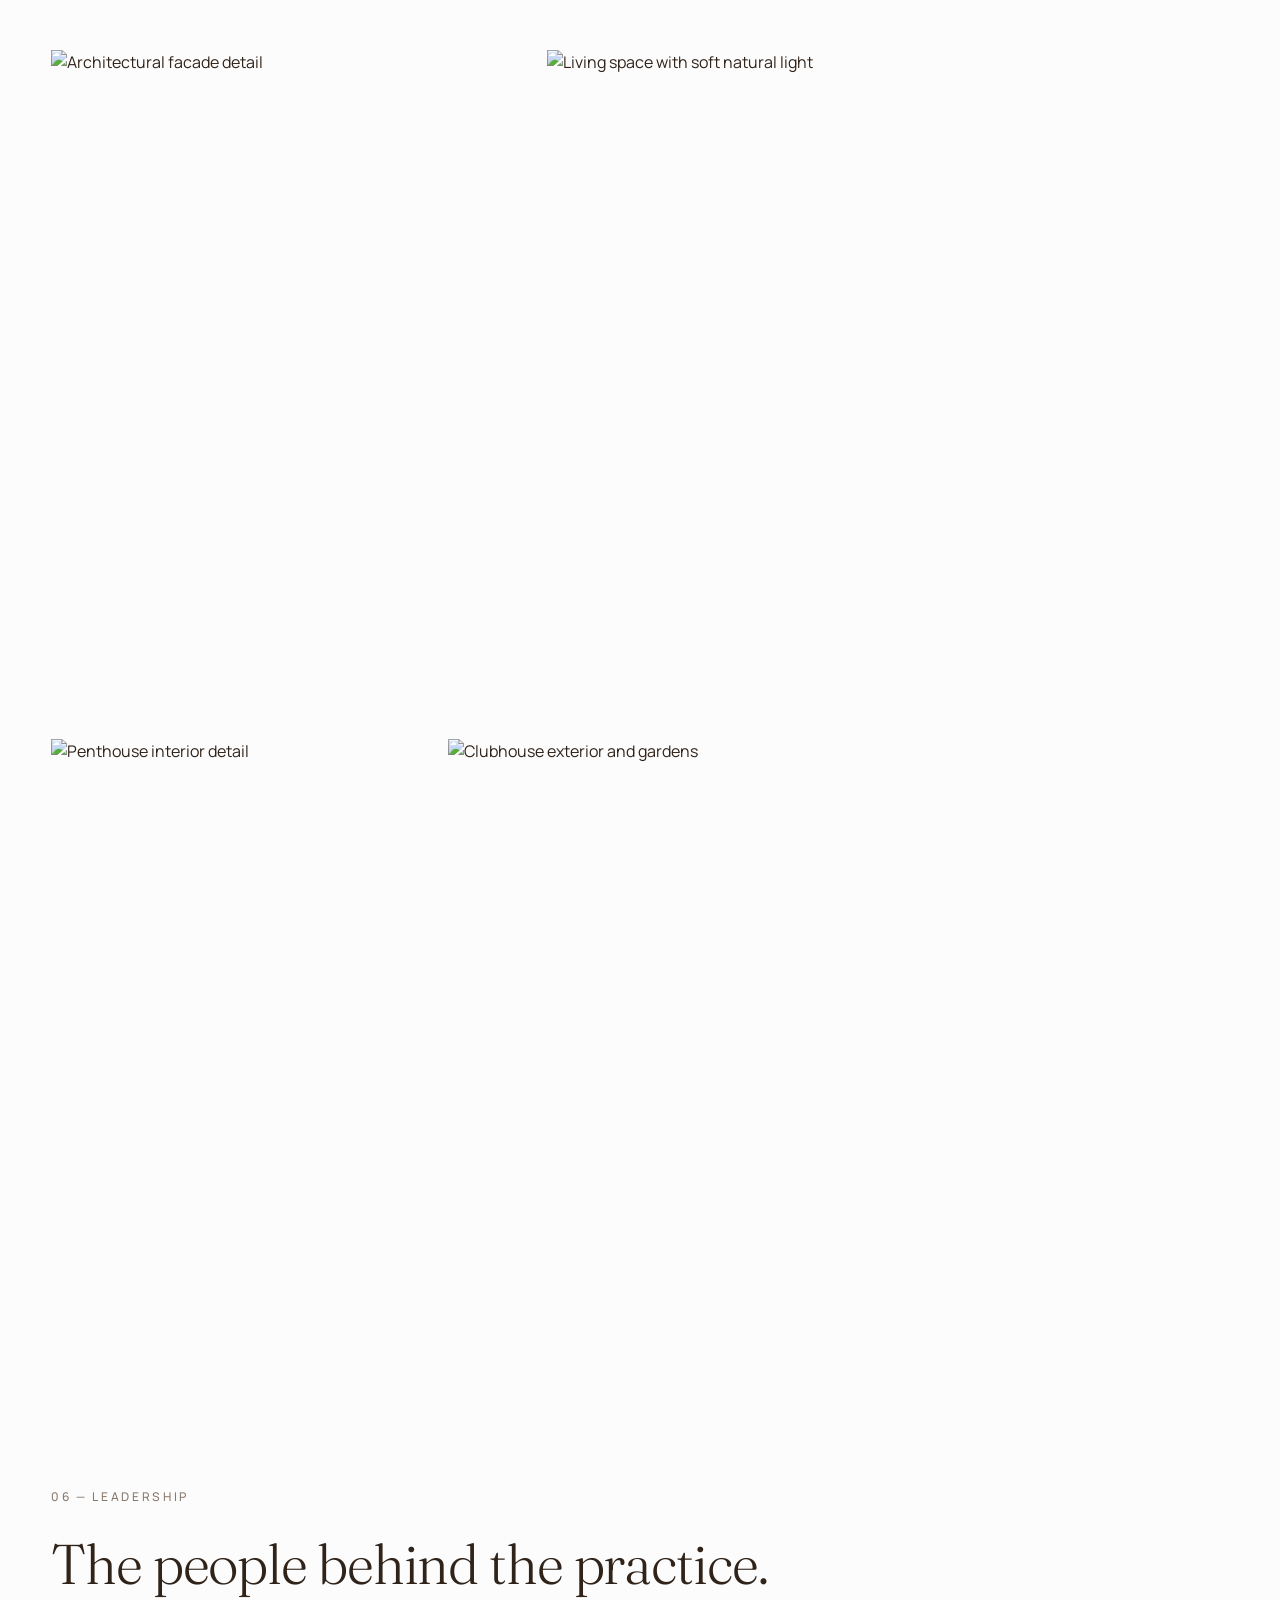
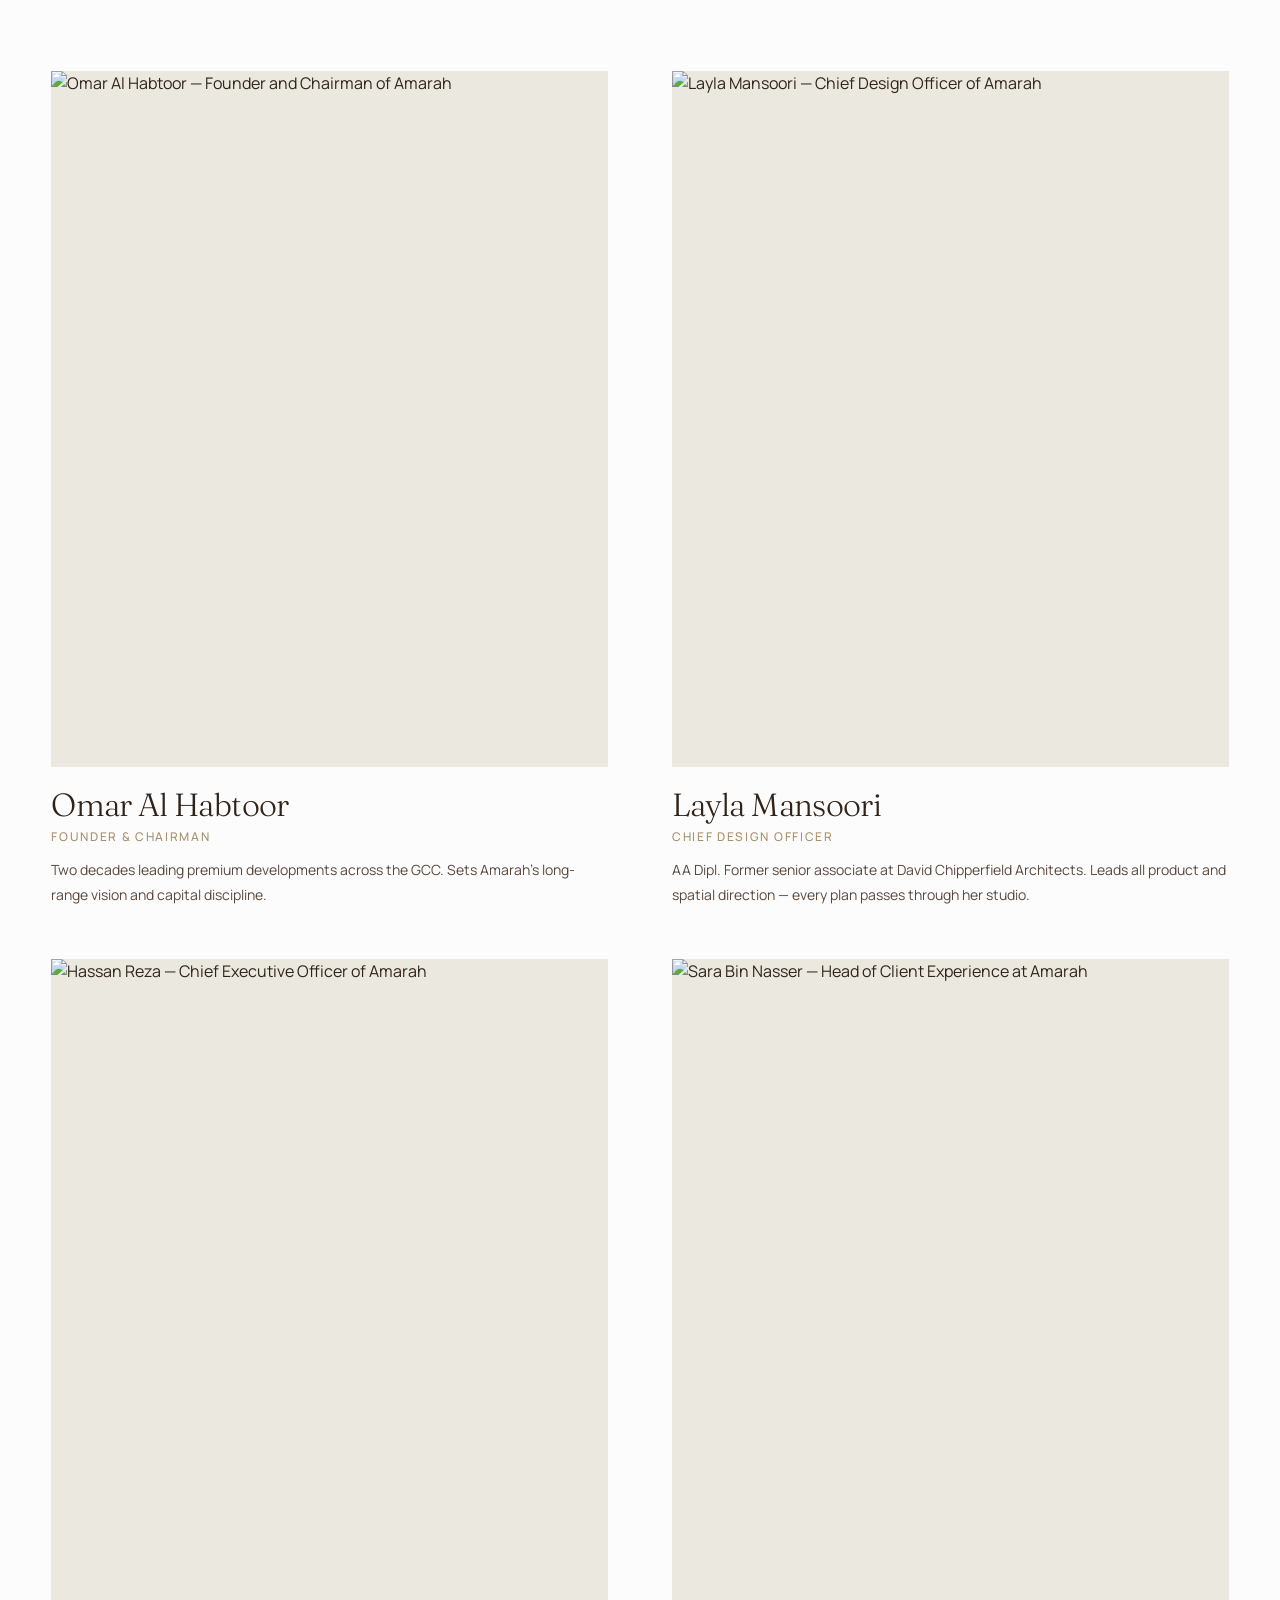
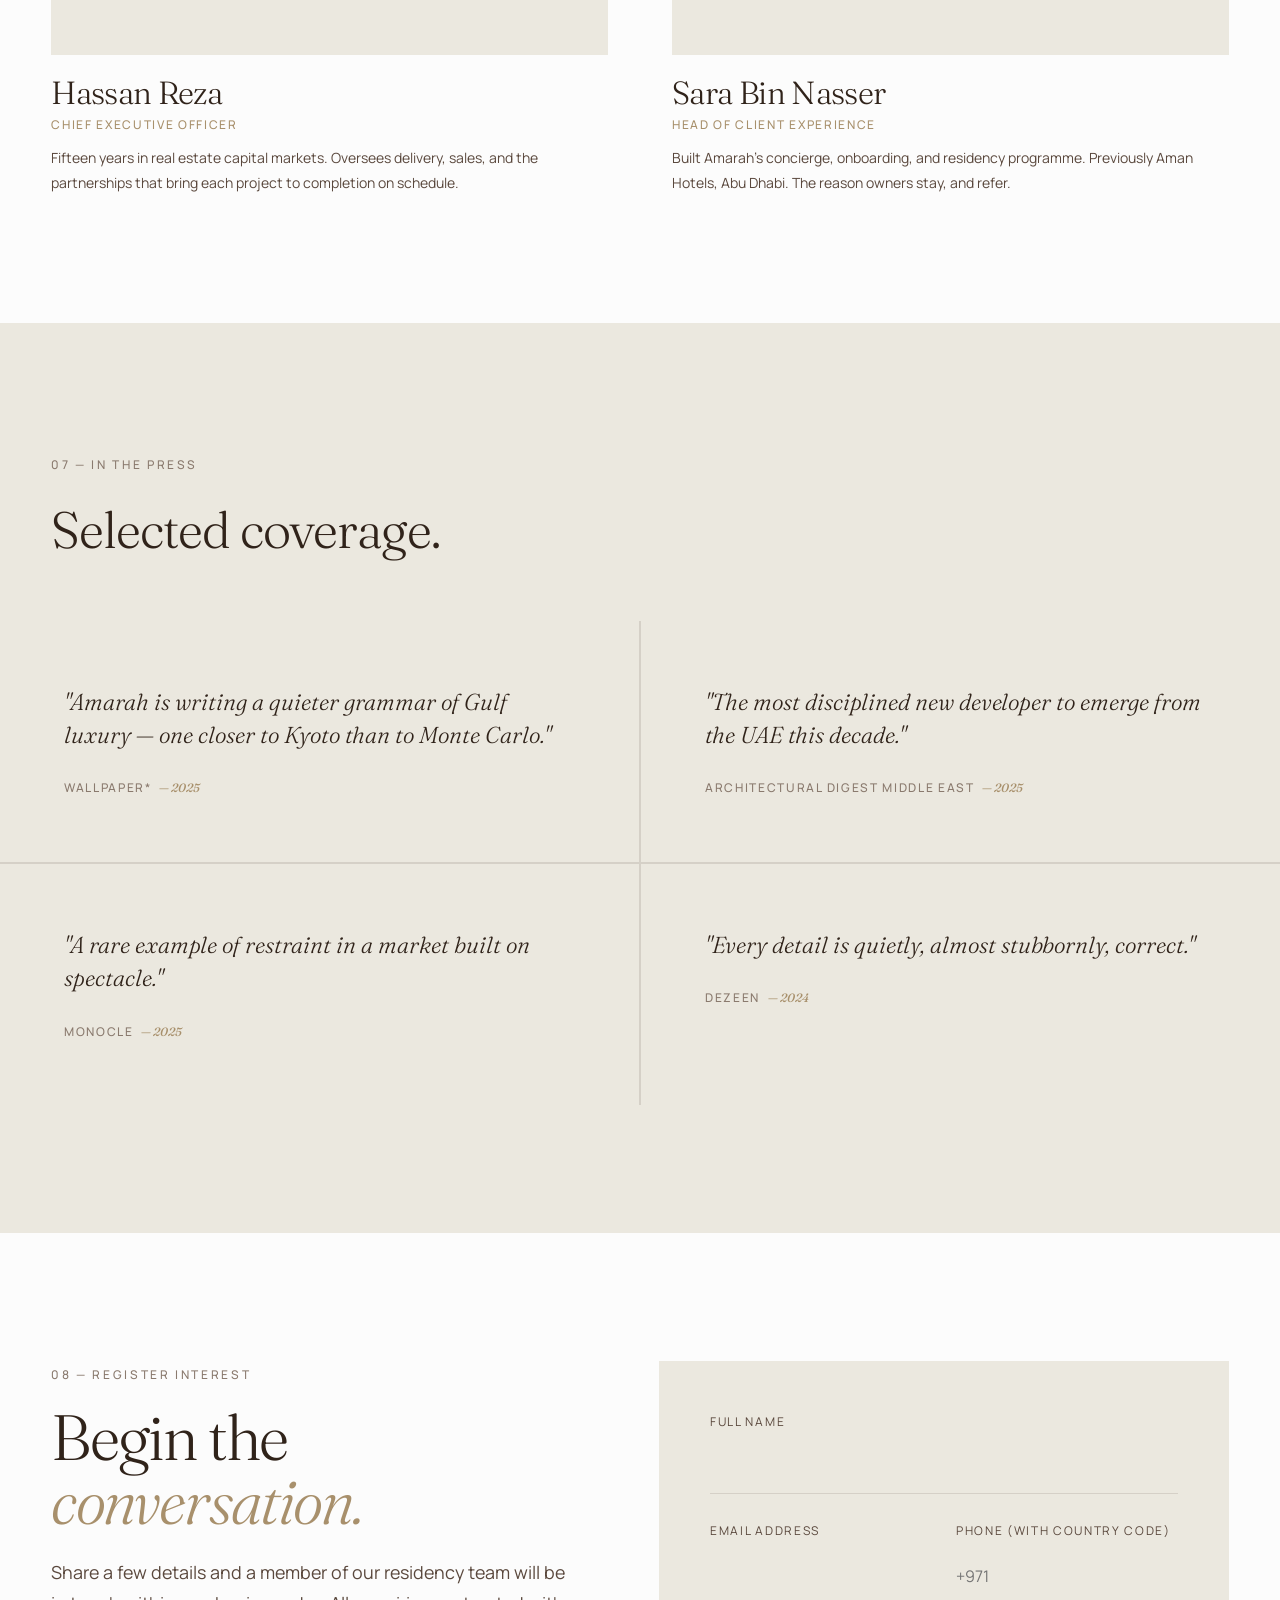
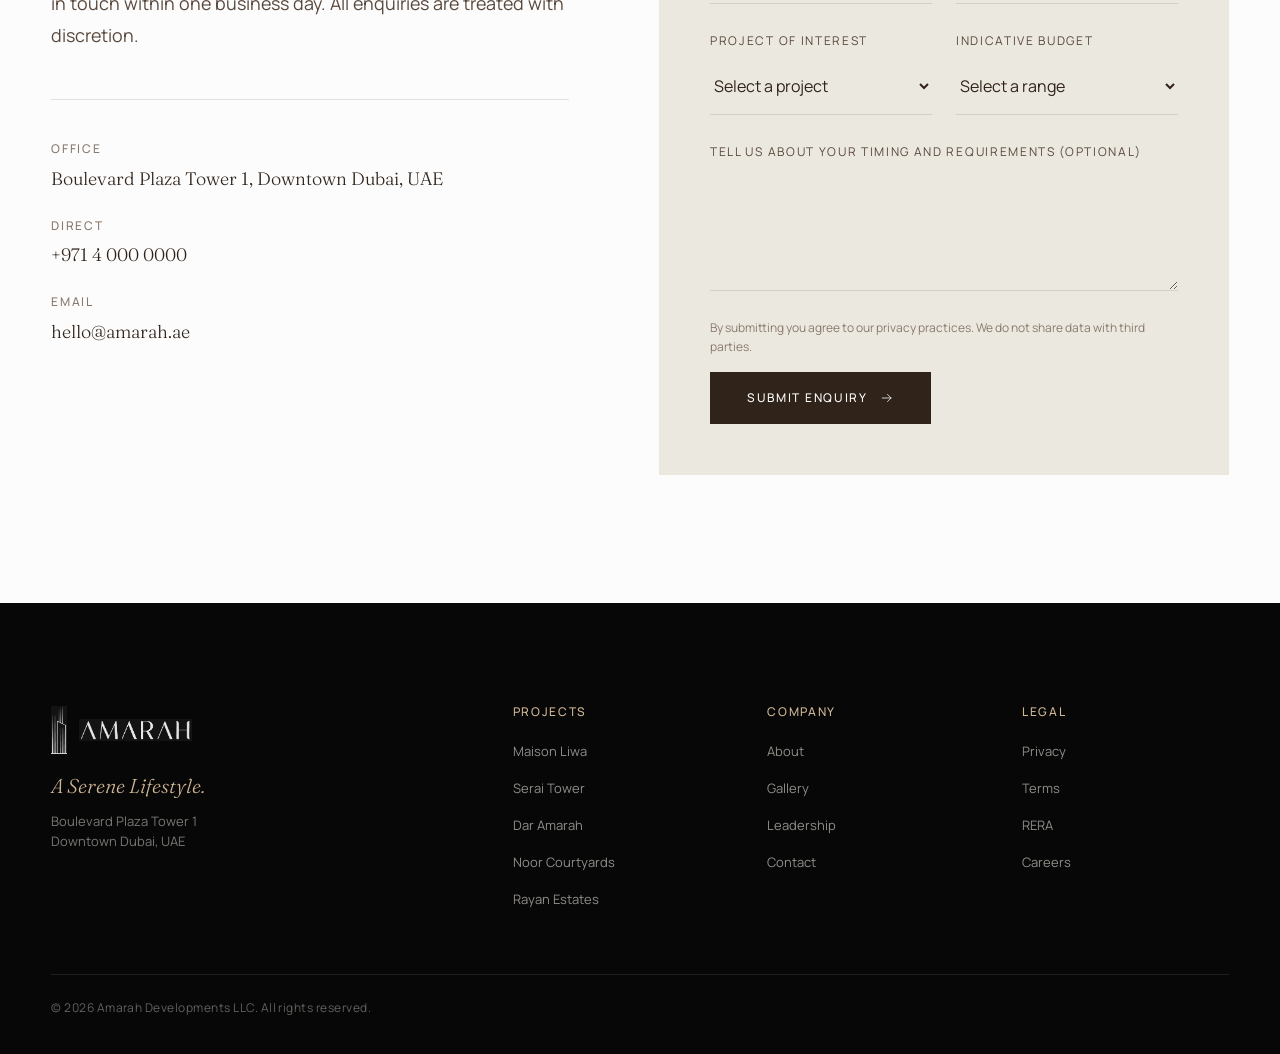
==== commit 1d2afd13: "fix: remove all fabricated project data; only real content remains - Stripped all invented specs fro" ====
--- a/index.html
+++ b/index.html
@@ -337,103 +337,112 @@
     </div>
     <div class="projects-rail">
 
-        <!-- 01 Maison Liwa -->
+        <!-- Serenity Residences — flagship, real project -->
         <article class="project-card">
           <div class="project-card__media">
-            <!-- TODO: replace with final render -->
-            <img src="https://images.unsplash.com/photo-1600596542815-ffad4c1539a9?auto=format&fit=crop&w=800&q=80"
-                 alt="Maison Liwa — private villas at Al Barari, Dubai" loading="lazy" />
+            <img src="assets/exterior/exterior-ai-result%20%281%29.jpg"
+                 alt="Serenity Residences — waterfront facade, Dubai" loading="lazy" />
             <div class="project-card__status">Now Selling</div>
           </div>
-          <p class="project-card__index">01 — Dubai · Al Barari</p>
-          <h3 class="project-card__name">Maison Liwa</h3>
-          <p class="project-card__location">Private villas · 6,400–11,200 sqft</p>
+          <p class="project-card__index">01 — Dubai · Waterfront</p>
+          <h3 class="project-card__name">Serenity Residences</h3>
+          <p class="project-card__location">Apartments · Duplexes · Penthouses</p>
           <div class="project-card__meta">
-            <span>24 residences</span>
-            <span>Private villas</span>
-          </div>
-          <a href="projects/maison-liwa.html" class="project-card__link">
+            <span>216 residences</span>
+            <span>From AED 3.2M</span>
+          </div>
+          <a href="projects/serenity-residences.html" class="project-card__link">
             View project <svg width="12" height="12"><use href="#i-arrow"/></svg>
           </a>
         </article>
 
-        <!-- 02 Serai Tower -->
+        <!-- Maison Liwa — enquire only -->
         <article class="project-card">
           <div class="project-card__media">
-            <!-- TODO: replace with final render -->
-            <img src="https://images.unsplash.com/photo-1545324418-cc1a3fa10c00?auto=format&fit=crop&w=800&q=80"
-                 alt="Serai Tower — sky apartments in Business Bay, Dubai" loading="lazy" />
-            <div class="project-card__status">Launching Q3</div>
-          </div>
-          <p class="project-card__index">02 — Dubai · Business Bay</p>
-          <h3 class="project-card__name">Serai Tower</h3>
-          <p class="project-card__location">Sky apartments · 1,200–4,800 sqft</p>
+            <img src="https://images.unsplash.com/photo-1600596542815-ffad4c1539a9?auto=format&fit=crop&w=800&q=80"
+                 alt="Maison Liwa — Amarah development" loading="lazy" />
+            <div class="project-card__status coming-soon">Enquire</div>
+          </div>
+          <p class="project-card__index">Amarah Development</p>
+          <h3 class="project-card__name">Maison Liwa</h3>
+          <p class="project-card__location">Details by private presentation</p>
           <div class="project-card__meta">
-            <span>112 residences</span>
-            <span>Sky apartments</span>
-          </div>
-          <a href="projects/serai-tower.html" class="project-card__link">
-            View project <svg width="12" height="12"><use href="#i-arrow"/></svg>
+            <span>Pricing on application</span>
+          </div>
+          <a href="projects/maison-liwa.html" class="project-card__link">
+            Register interest <svg width="12" height="12"><use href="#i-arrow"/></svg>
           </a>
         </article>
 
-        <!-- 03 Dar Amarah -->
+        <!-- Serai Tower — enquire only -->
         <article class="project-card">
           <div class="project-card__media">
-            <!-- TODO: replace with final render -->
-            <img src="https://images.unsplash.com/photo-1613490493576-7fde63acd811?auto=format&fit=crop&w=800&q=80"
-                 alt="Dar Amarah — beachfront estates on Saadiyat Island, Abu Dhabi" loading="lazy" />
-            <div class="project-card__status">Phase II Released</div>
-          </div>
-          <p class="project-card__index">03 — Abu Dhabi · Saadiyat</p>
-          <h3 class="project-card__name">Dar Amarah</h3>
-          <p class="project-card__location">Beachfront estates · 8,100–14,500 sqft</p>
+            <img src="https://images.unsplash.com/photo-1545324418-cc1a3fa10c00?auto=format&fit=crop&w=800&q=80"
+                 alt="Serai Tower — Amarah development" loading="lazy" />
+            <div class="project-card__status coming-soon">Enquire</div>
+          </div>
+          <p class="project-card__index">Amarah Development</p>
+          <h3 class="project-card__name">Serai Tower</h3>
+          <p class="project-card__location">Details by private presentation</p>
           <div class="project-card__meta">
-            <span>38 residences</span>
-            <span>Beachfront estates</span>
-          </div>
-          <a href="projects/dar-amarah.html" class="project-card__link">
-            View project <svg width="12" height="12"><use href="#i-arrow"/></svg>
+            <span>Pricing on application</span>
+          </div>
+          <a href="projects/serai-tower.html" class="project-card__link">
+            Register interest <svg width="12" height="12"><use href="#i-arrow"/></svg>
           </a>
         </article>
 
-        <!-- 04 Noor Courtyards -->
+        <!-- Dar Amarah — enquire only -->
         <article class="project-card">
           <div class="project-card__media">
-            <!-- TODO: replace with final render -->
-            <img src="https://images.unsplash.com/photo-1600607687939-ce8a6c25118c?auto=format&fit=crop&w=800&q=80"
-                 alt="Noor Courtyards — courtyard townhouses in MBR City, Dubai" loading="lazy" />
-            <div class="project-card__status">Now Selling</div>
-          </div>
-          <p class="project-card__index">04 — Dubai · MBR City</p>
-          <h3 class="project-card__name">Noor Courtyards</h3>
-          <p class="project-card__location">Courtyard townhouses · 4,800–7,200 sqft</p>
+            <img src="https://images.unsplash.com/photo-1613490493576-7fde63acd811?auto=format&fit=crop&w=800&q=80"
+                 alt="Dar Amarah — Amarah development" loading="lazy" />
+            <div class="project-card__status coming-soon">Enquire</div>
+          </div>
+          <p class="project-card__index">Amarah Development</p>
+          <h3 class="project-card__name">Dar Amarah</h3>
+          <p class="project-card__location">Details by private presentation</p>
           <div class="project-card__meta">
-            <span>62 residences</span>
-            <span>Townhouses</span>
-          </div>
-          <a href="projects/noor-courtyards.html" class="project-card__link">
-            View project <svg width="12" height="12"><use href="#i-arrow"/></svg>
+            <span>Pricing on application</span>
+          </div>
+          <a href="projects/dar-amarah.html" class="project-card__link">
+            Register interest <svg width="12" height="12"><use href="#i-arrow"/></svg>
           </a>
         </article>
 
-        <!-- 05 Rayan Estates -->
+        <!-- Noor Courtyards — enquire only -->
         <article class="project-card">
           <div class="project-card__media">
-            <!-- TODO: replace with final render -->
+            <img src="https://images.unsplash.com/photo-1600607687939-ce8a6c25118c?auto=format&fit=crop&w=800&q=80"
+                 alt="Noor Courtyards — Amarah development" loading="lazy" />
+            <div class="project-card__status coming-soon">Enquire</div>
+          </div>
+          <p class="project-card__index">Amarah Development</p>
+          <h3 class="project-card__name">Noor Courtyards</h3>
+          <p class="project-card__location">Details by private presentation</p>
+          <div class="project-card__meta">
+            <span>Pricing on application</span>
+          </div>
+          <a href="projects/noor-courtyards.html" class="project-card__link">
+            Register interest <svg width="12" height="12"><use href="#i-arrow"/></svg>
+          </a>
+        </article>
+
+        <!-- Rayan Estates — enquire only -->
+        <article class="project-card">
+          <div class="project-card__media">
             <img src="https://images.unsplash.com/photo-1582268611958-ebfd161ef9cf?auto=format&fit=crop&w=800&q=80"
-                 alt="Rayan Estates — island villas on Al Marjan, Ras Al Khaimah" loading="lazy" />
-            <div class="project-card__status coming-soon">Coming Soon</div>
-          </div>
-          <p class="project-card__index">05 — Ras Al Khaimah · Al Marjan</p>
+                 alt="Rayan Estates — Amarah development" loading="lazy" />
+            <div class="project-card__status coming-soon">Enquire</div>
+          </div>
+          <p class="project-card__index">Amarah Development</p>
           <h3 class="project-card__name">Rayan Estates</h3>
-          <p class="project-card__location">Island villas · 9,600–16,000 sqft</p>
+          <p class="project-card__location">Details by private presentation</p>
           <div class="project-card__meta">
-            <span>18 residences</span>
-            <span>Island villas</span>
+            <span>Pricing on application</span>
           </div>
           <a href="projects/rayan-estates.html" class="project-card__link">
-            View project <svg width="12" height="12"><use href="#i-arrow"/></svg>
+            Register interest <svg width="12" height="12"><use href="#i-arrow"/></svg>
           </a>
         </article>
 
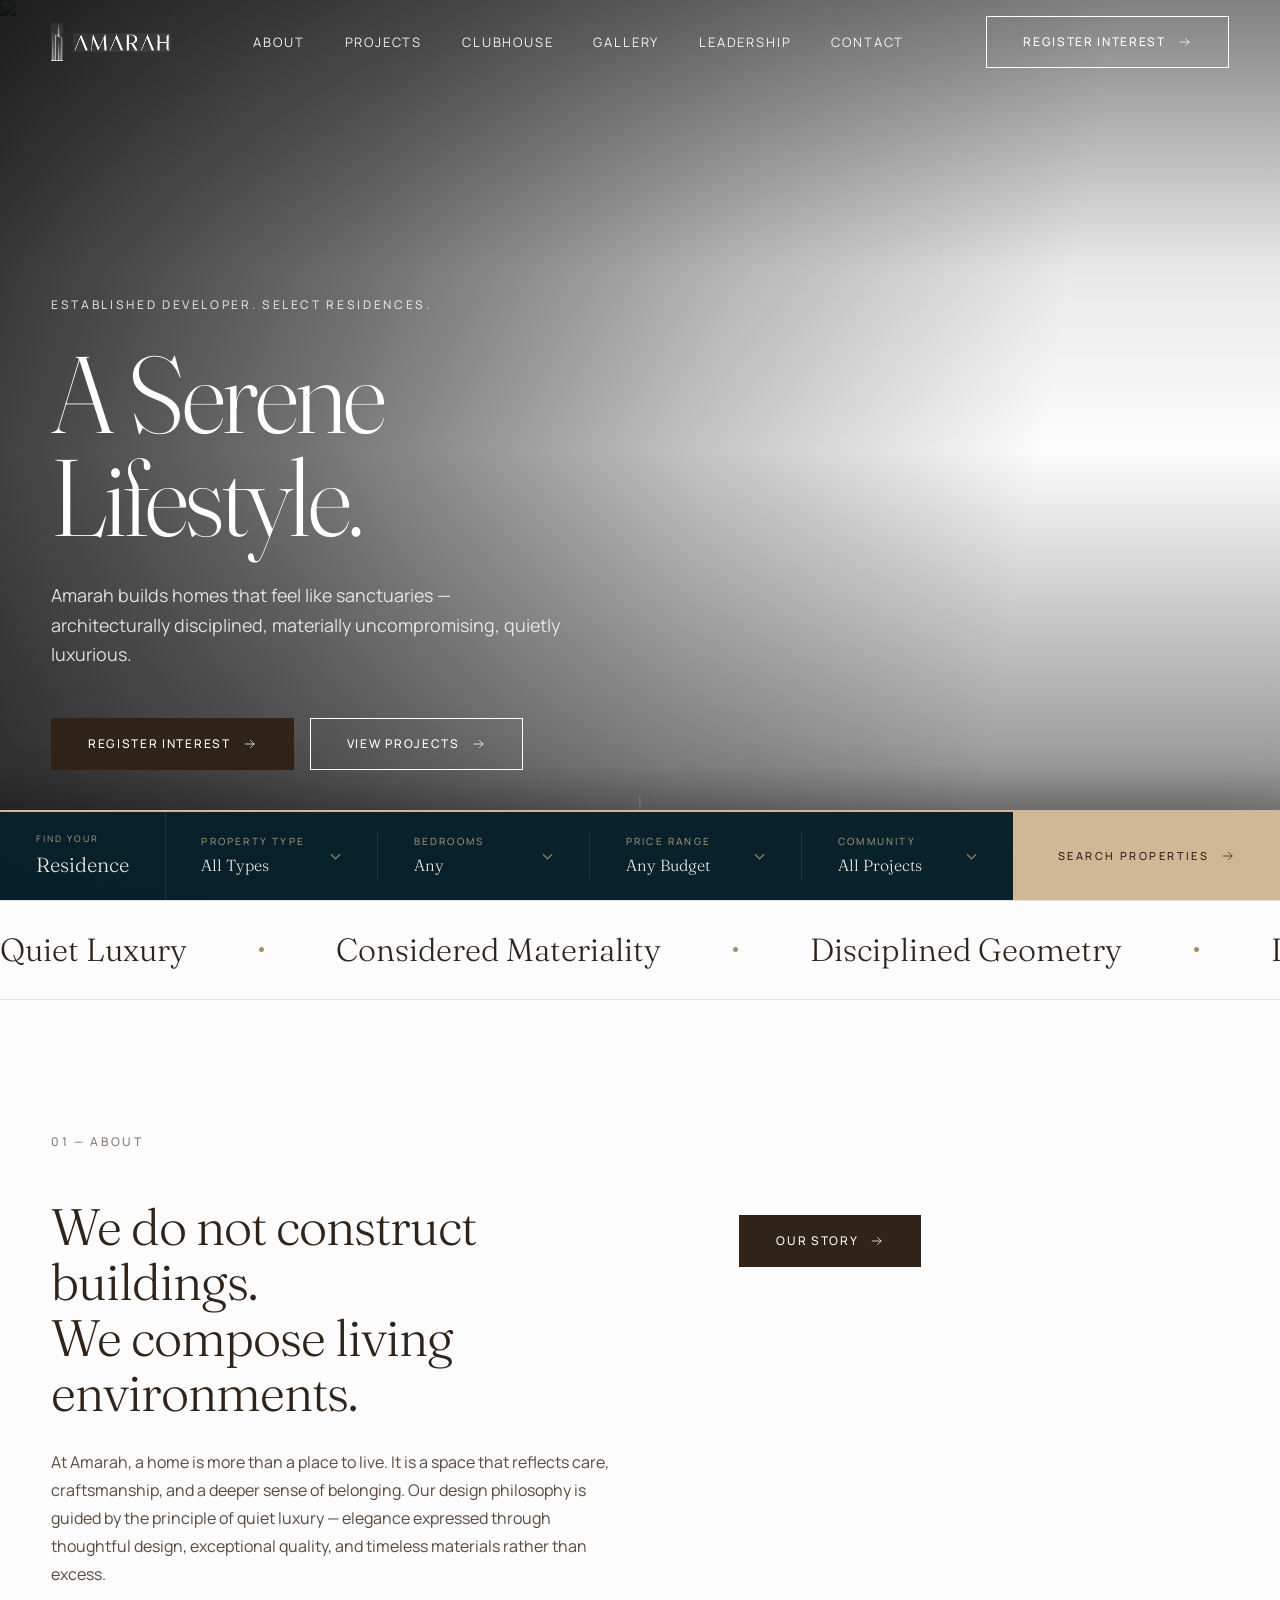
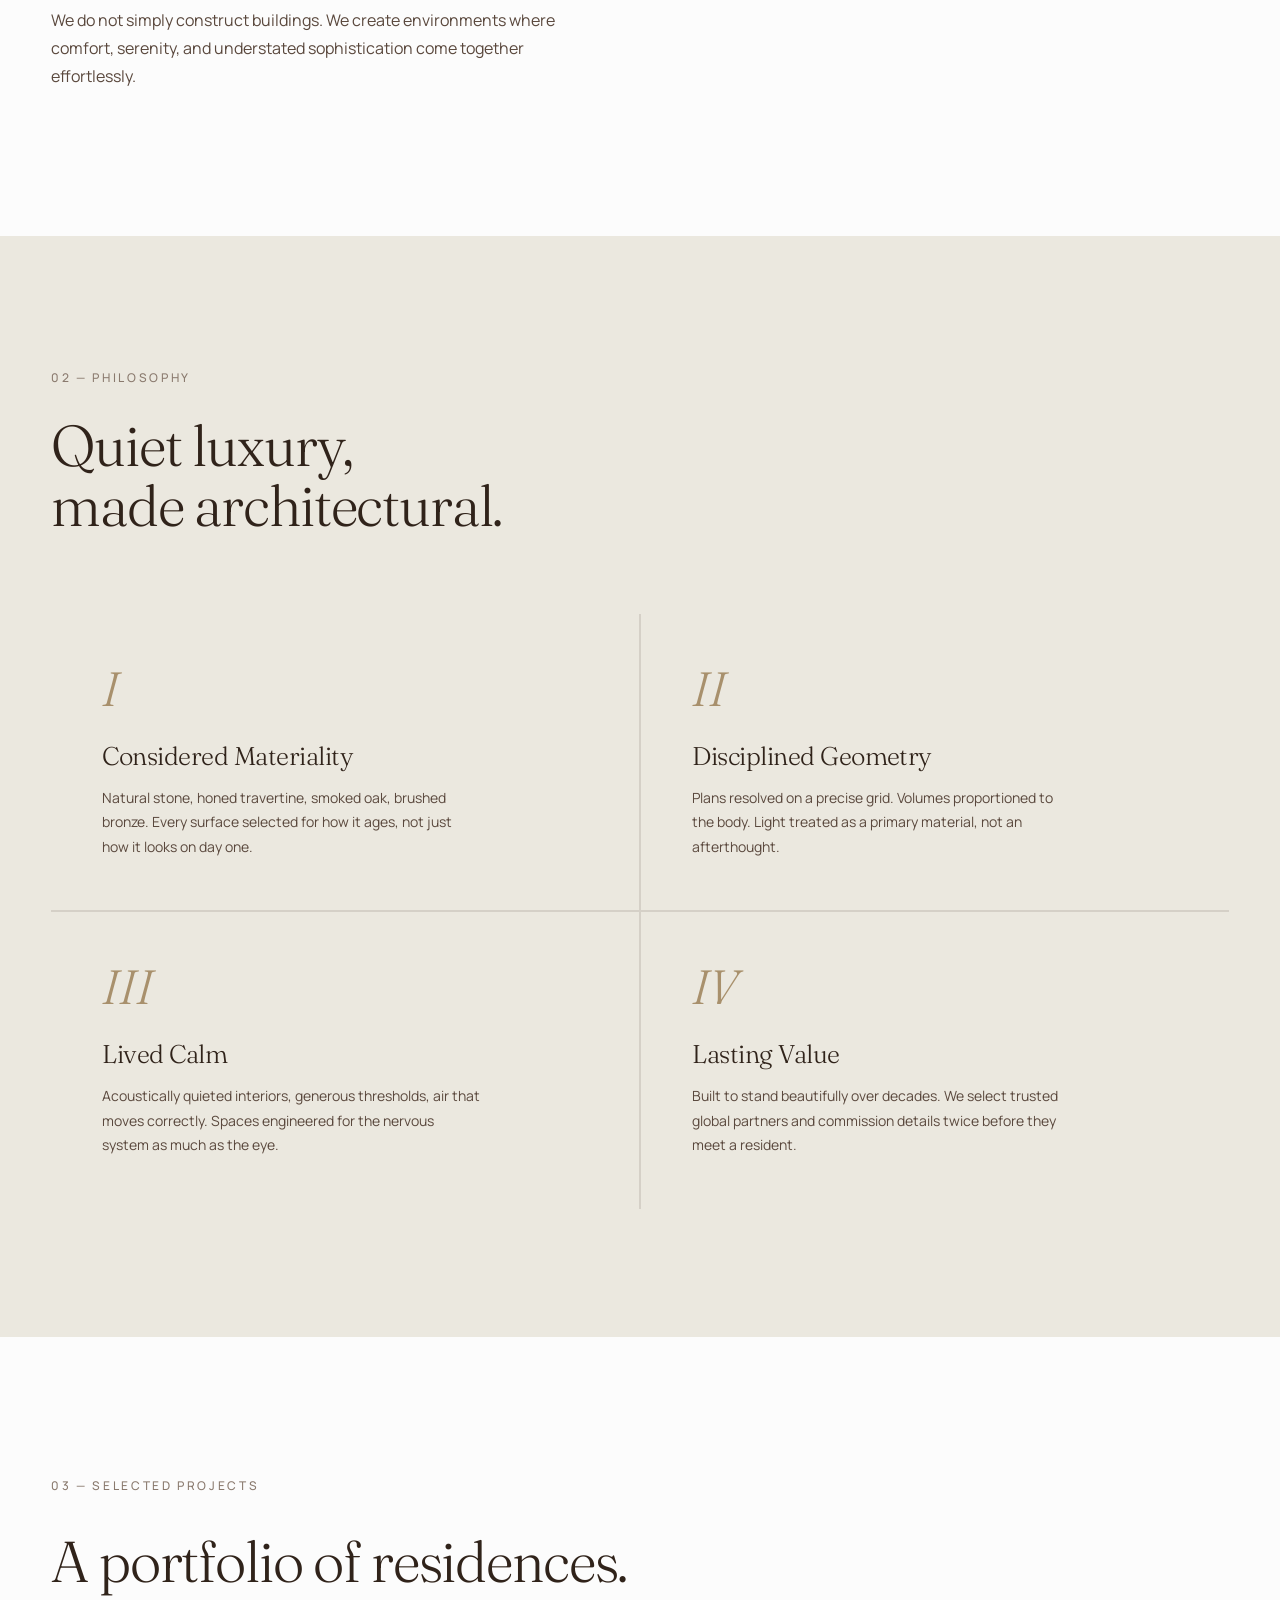
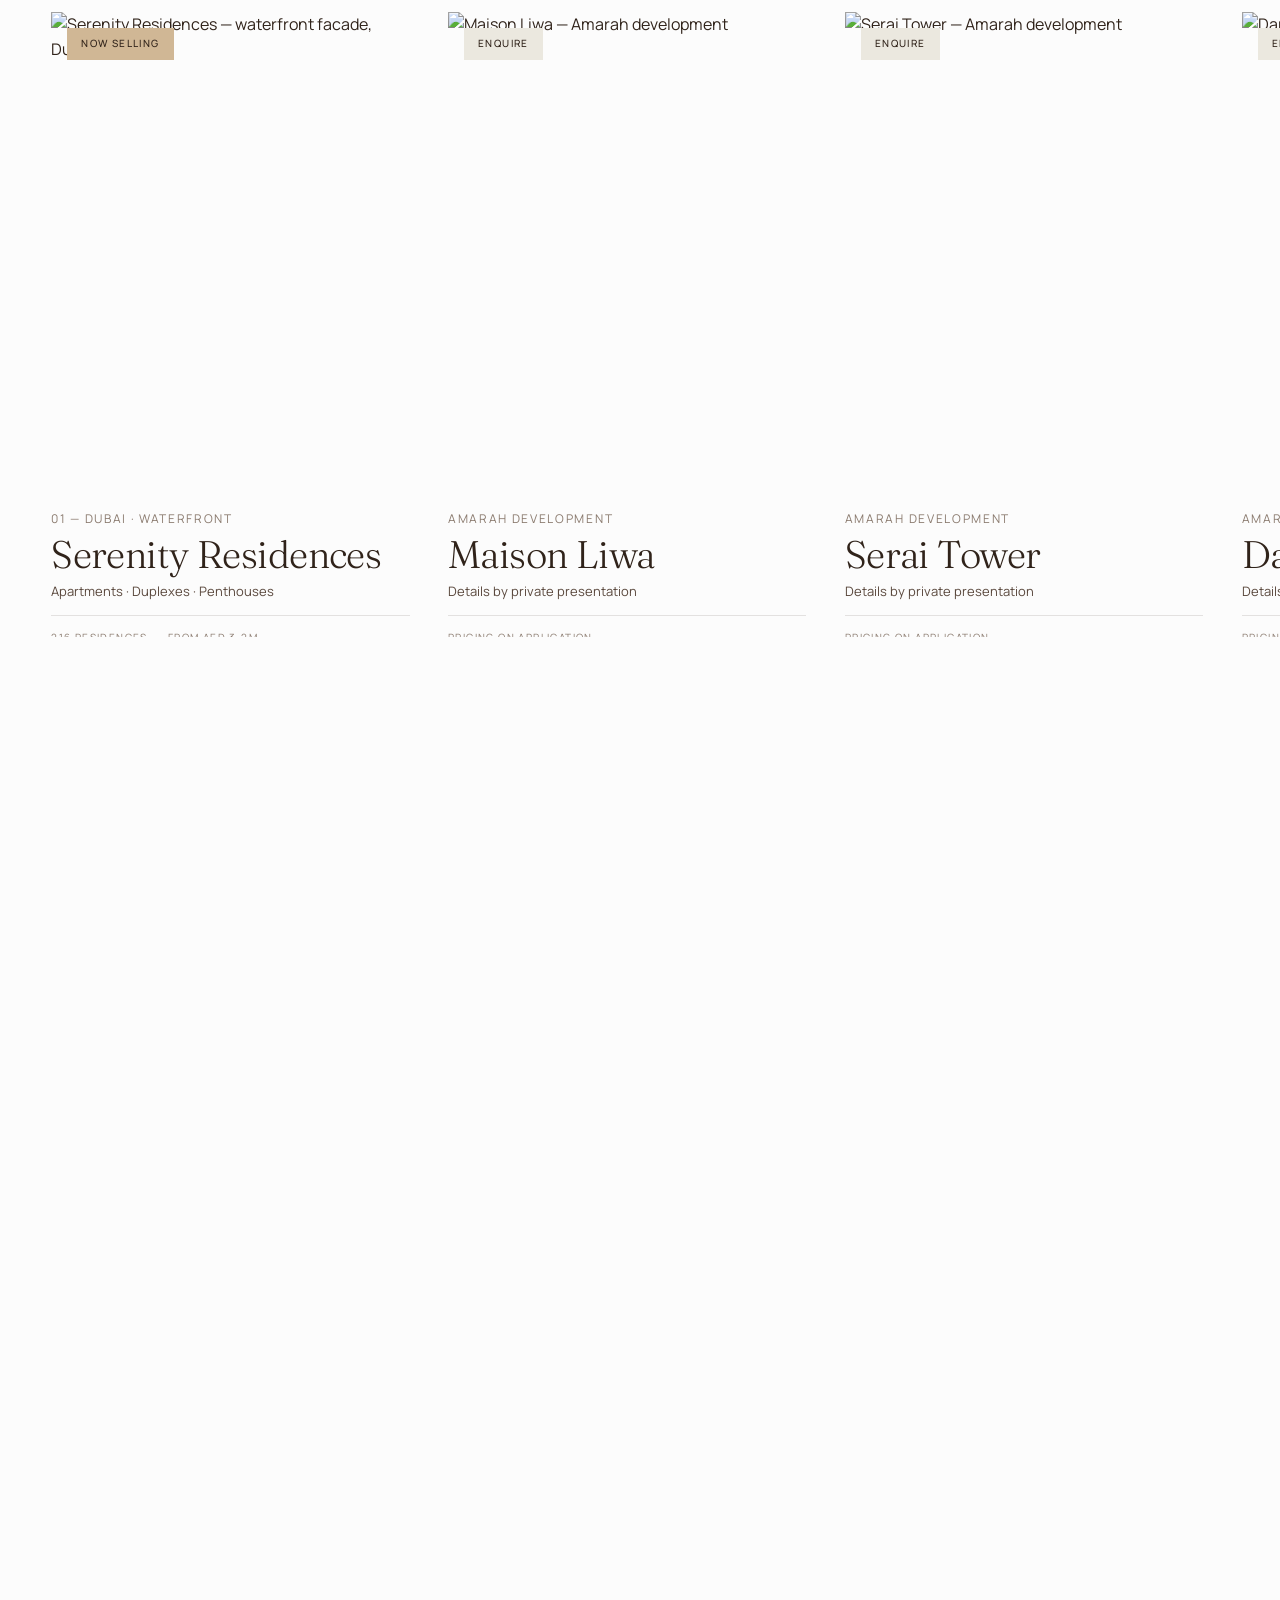
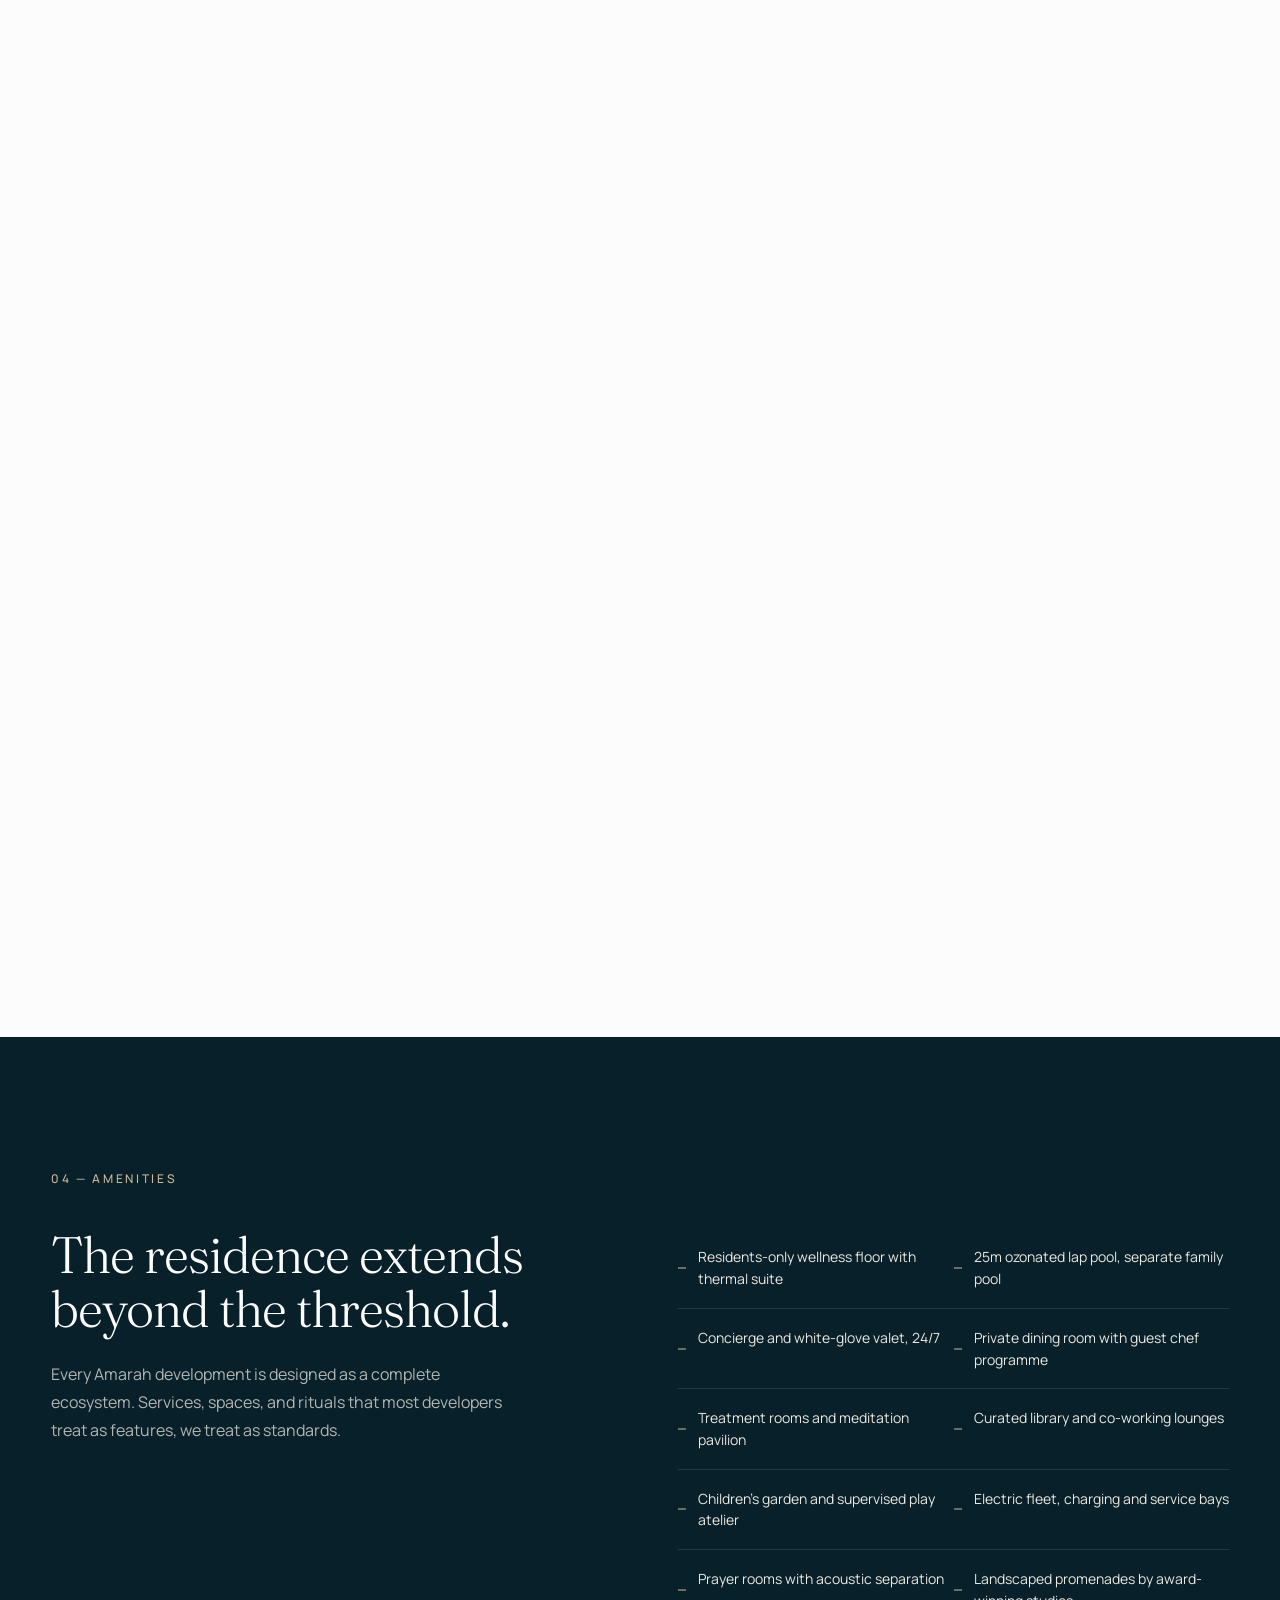
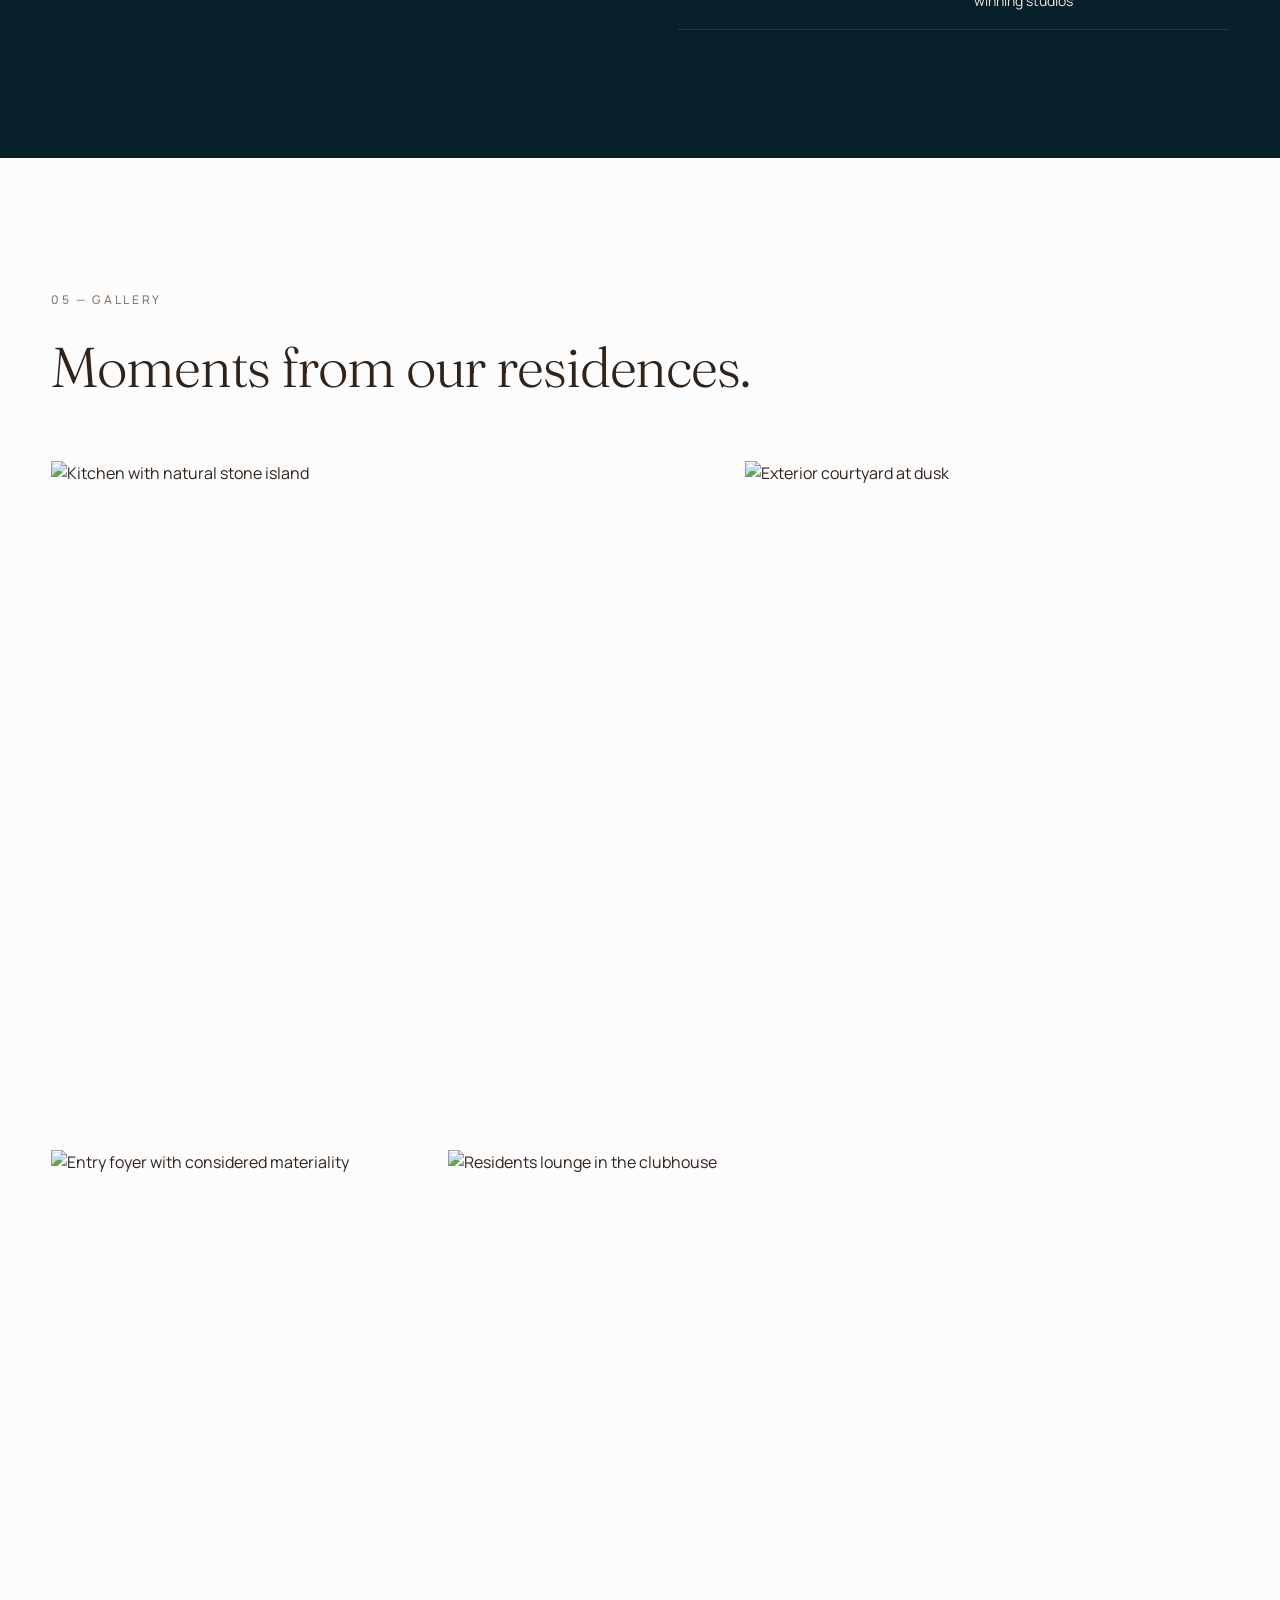
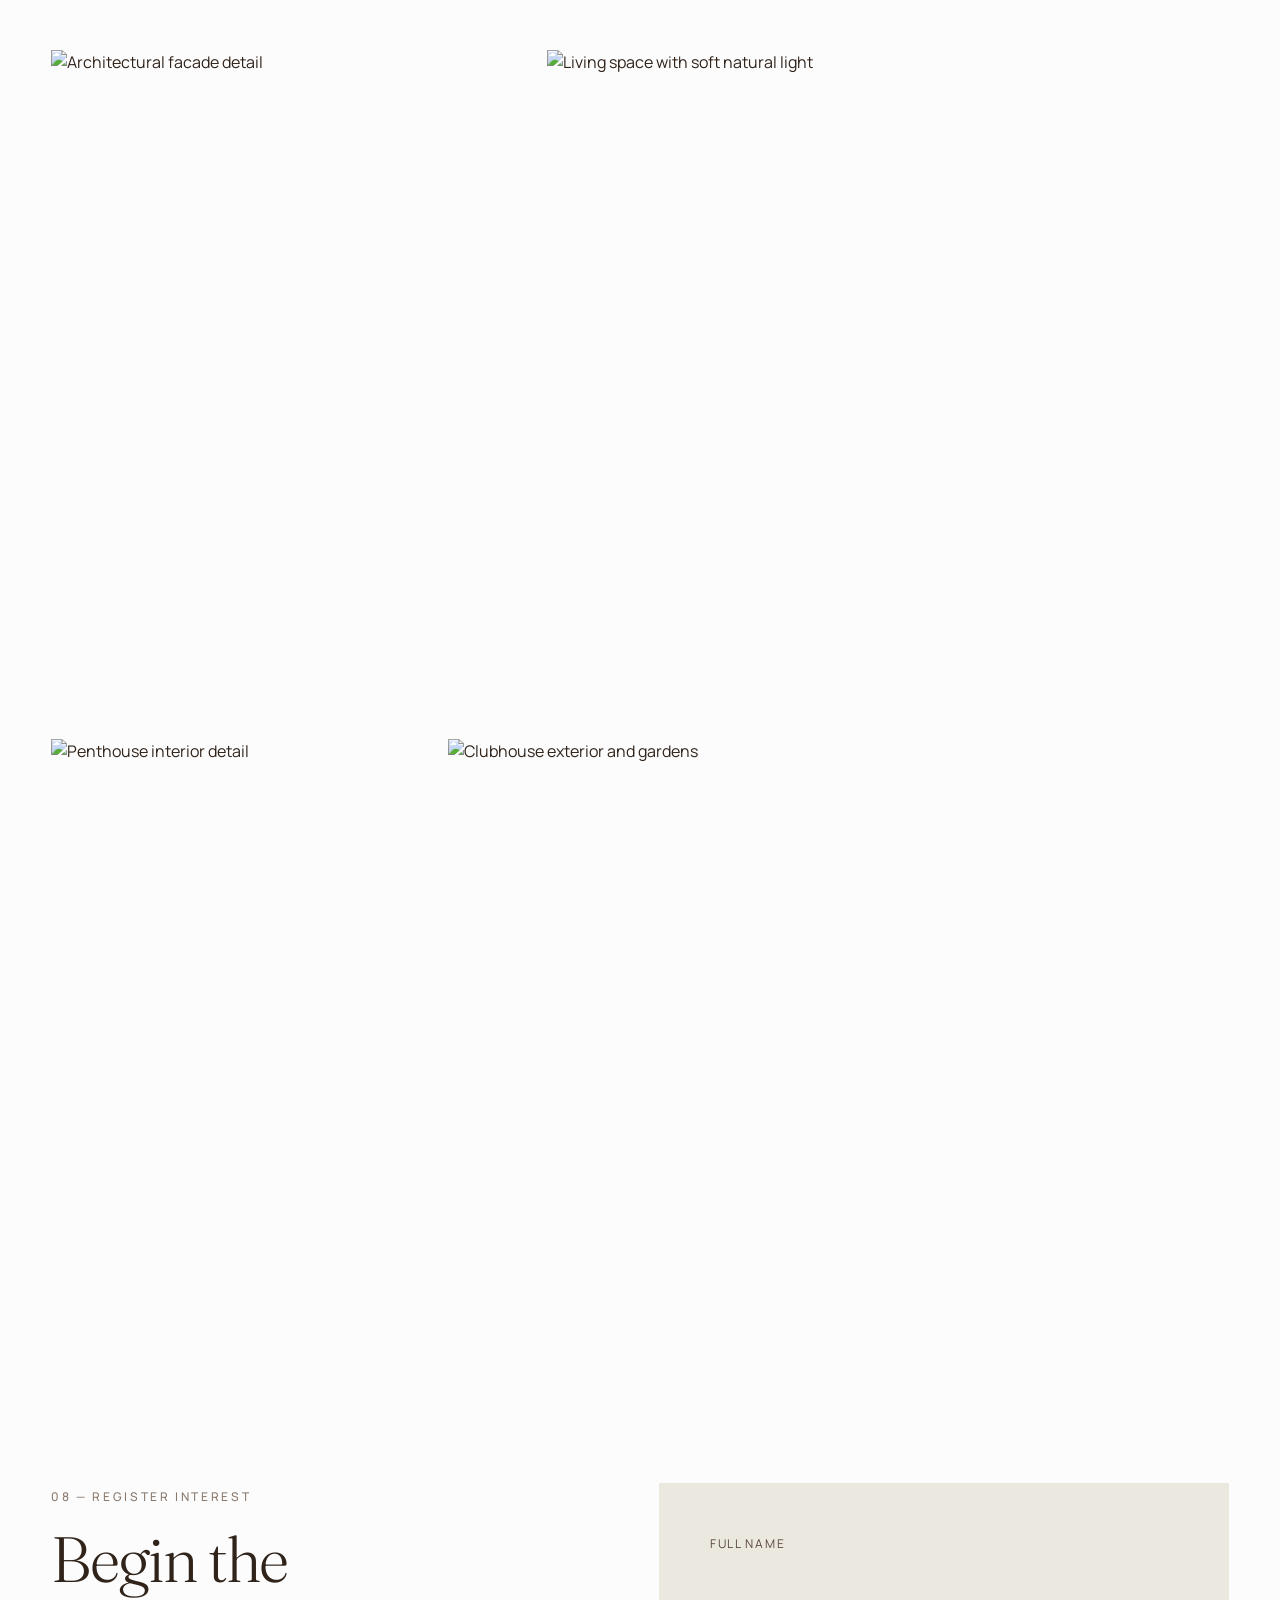
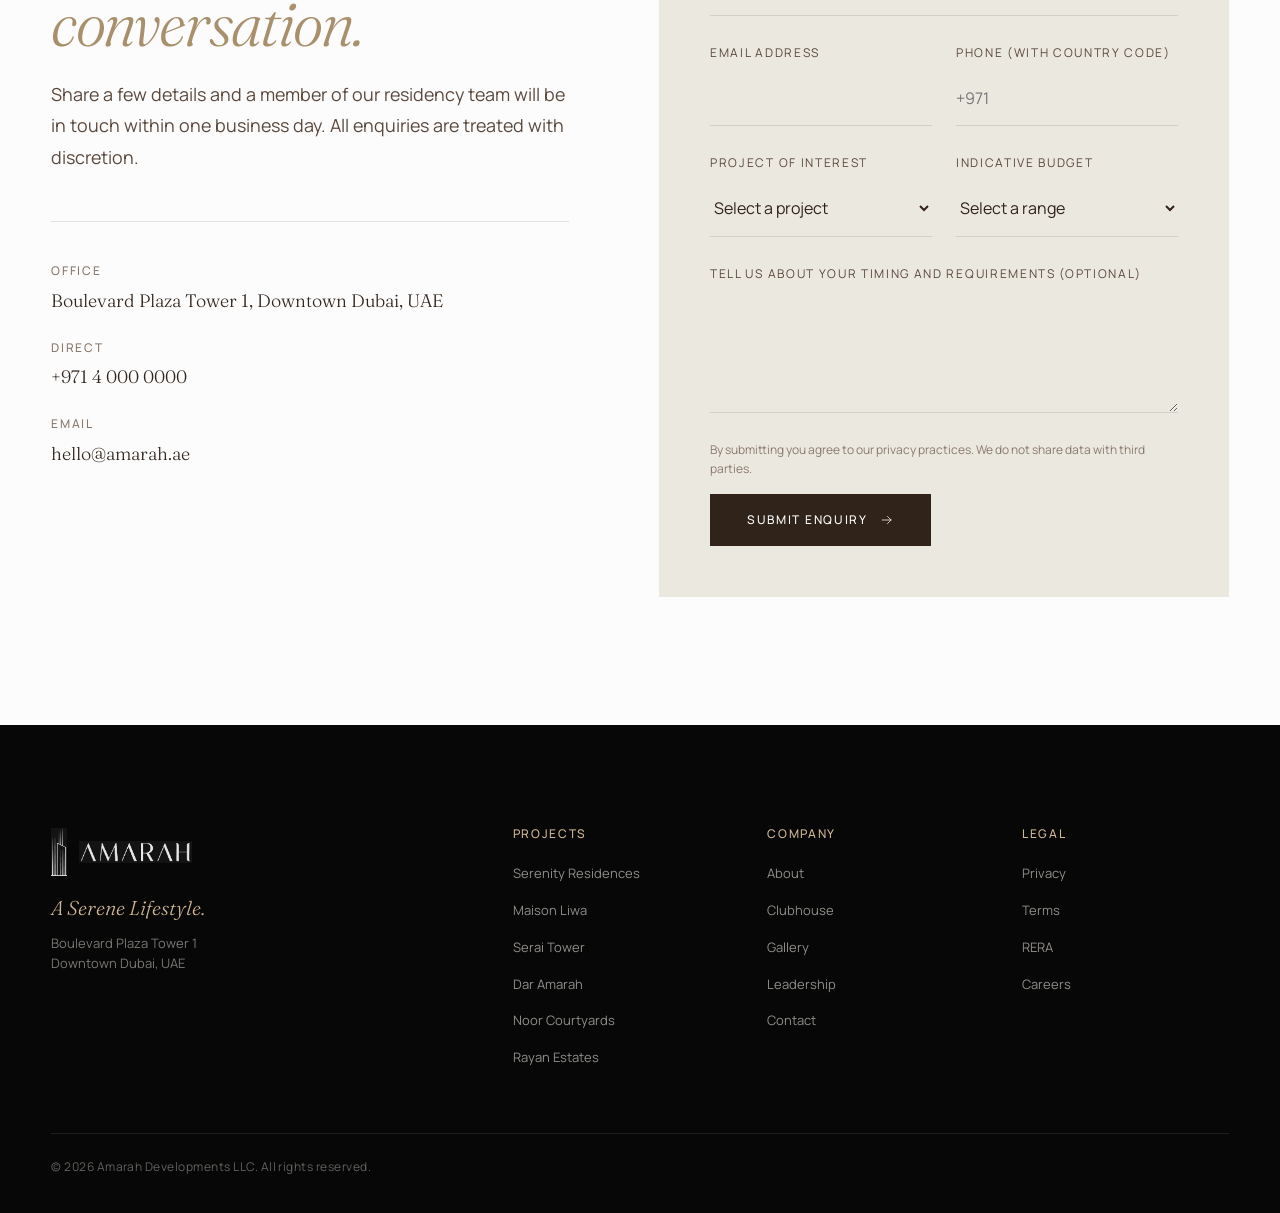
==== commit b9214b31: "fix: remove all fabricated content; replace with real assets only - Removed fake leadership profiles" ====
--- a/index.html
+++ b/index.html
@@ -258,23 +258,11 @@
           serenity, and understated sophistication come together effortlessly.
         </p>
       </div>
-      <div class="about__stats-grid" data-reveal data-delay="2" aria-label="Key figures">
-        <div class="about__stat">
-          <strong>12<sup>+</sup></strong>
-          <span>Years in development</span>
-        </div>
-        <div class="about__stat">
-          <strong>480</strong>
-          <span>Residences delivered</span>
-        </div>
-        <div class="about__stat">
-          <strong>98%</strong>
-          <span>Owner satisfaction</span>
-        </div>
-        <div class="about__stat">
-          <strong>7</strong>
-          <span>Active projects</span>
-        </div>
+      <div data-reveal data-delay="2">
+        <a href="about.html" class="btn btn--primary" style="margin-top:1rem;">
+          <span>Our Story</span>
+          <svg><use href="#i-arrow"/></svg>
+        </a>
       </div>
     </div>
   </div>
@@ -526,126 +514,7 @@
 </section>
 
 <!-- ================================================================
-     §06 — LEADERSHIP
-================================================================ -->
-<section class="leadership section-pad" id="leadership">
-  <div class="container">
-    <span class="section-label" data-reveal>06 — Leadership</span>
-    <h2 class="leadership__title" data-reveal data-delay="1">The people behind the practice.</h2>
-    <div class="leadership__grid">
-
-      <article class="leadership-card" data-reveal>
-        <div class="leadership-card__portrait">
-          <!-- TODO: replace with professional headshot -->
-          <img src="https://images.unsplash.com/photo-1507003211169-0a1dd7228f2d?w=480&h=600&fit=crop&crop=face"
-               alt="Omar Al Habtoor — Founder and Chairman of Amarah" loading="lazy" />
-        </div>
-        <h3 class="leadership-card__name">Omar Al Habtoor</h3>
-        <p class="leadership-card__role">Founder &amp; Chairman</p>
-        <p class="leadership-card__bio">
-          Two decades leading premium developments across the GCC. Sets Amarah's
-          long-range vision and capital discipline.
-        </p>
-      </article>
-
-      <article class="leadership-card" data-reveal data-delay="1">
-        <div class="leadership-card__portrait">
-          <!-- TODO: replace with professional headshot -->
-          <img src="https://images.unsplash.com/photo-1494790108377-be9c29b29330?w=480&h=600&fit=crop&crop=face"
-               alt="Layla Mansoori — Chief Design Officer of Amarah" loading="lazy" />
-        </div>
-        <h3 class="leadership-card__name">Layla Mansoori</h3>
-        <p class="leadership-card__role">Chief Design Officer</p>
-        <p class="leadership-card__bio">
-          AA Dipl. Former senior associate at David Chipperfield Architects. Leads
-          all product and spatial direction — every plan passes through her studio.
-        </p>
-      </article>
-
-      <article class="leadership-card" data-reveal data-delay="2">
-        <div class="leadership-card__portrait">
-          <!-- TODO: replace with professional headshot -->
-          <img src="https://images.unsplash.com/photo-1500648767791-00dcc994a43e?w=480&h=600&fit=crop&crop=face"
-               alt="Hassan Reza — Chief Executive Officer of Amarah" loading="lazy" />
-        </div>
-        <h3 class="leadership-card__name">Hassan Reza</h3>
-        <p class="leadership-card__role">Chief Executive Officer</p>
-        <p class="leadership-card__bio">
-          Fifteen years in real estate capital markets. Oversees delivery, sales,
-          and the partnerships that bring each project to completion on schedule.
-        </p>
-      </article>
-
-      <article class="leadership-card" data-reveal data-delay="3">
-        <div class="leadership-card__portrait">
-          <!-- TODO: replace with professional headshot -->
-          <img src="https://images.unsplash.com/photo-1573496359142-b8d87734a5a2?w=480&h=600&fit=crop&crop=face"
-               alt="Sara Bin Nasser — Head of Client Experience at Amarah" loading="lazy" />
-        </div>
-        <h3 class="leadership-card__name">Sara Bin Nasser</h3>
-        <p class="leadership-card__role">Head of Client Experience</p>
-        <p class="leadership-card__bio">
-          Built Amarah's concierge, onboarding, and residency programme. Previously
-          Aman Hotels, Abu Dhabi. The reason owners stay, and refer.
-        </p>
-      </article>
-
-    </div>
-  </div>
-</section>
-
-<!-- ================================================================
-     §07 — PRESS
-================================================================ -->
-<section class="press section-pad" id="press">
-  <div class="container">
-    <span class="section-label" data-reveal>07 — In the Press</span>
-    <h2 class="press__heading" data-reveal data-delay="1">Selected coverage.</h2>
-  </div>
-  <div class="press__grid">
-
-    <blockquote class="press__quote" data-reveal>
-      <p class="press__text">
-        "Amarah is writing a quieter grammar of Gulf luxury — one closer
-        to Kyoto than to Monte Carlo."
-      </p>
-      <footer class="press__source">
-        Wallpaper* <span class="press__year">— 2025</span>
-      </footer>
-    </blockquote>
-
-    <blockquote class="press__quote" data-reveal data-delay="1">
-      <p class="press__text">
-        "The most disciplined new developer to emerge from the UAE this decade."
-      </p>
-      <footer class="press__source">
-        Architectural Digest Middle East <span class="press__year">— 2025</span>
-      </footer>
-    </blockquote>
-
-    <blockquote class="press__quote" data-reveal data-delay="2">
-      <p class="press__text">
-        "A rare example of restraint in a market built on spectacle."
-      </p>
-      <footer class="press__source">
-        Monocle <span class="press__year">— 2025</span>
-      </footer>
-    </blockquote>
-
-    <blockquote class="press__quote" data-reveal data-delay="3">
-      <p class="press__text">
-        "Every detail is quietly, almost stubbornly, correct."
-      </p>
-      <footer class="press__source">
-        Dezeen <span class="press__year">— 2024</span>
-      </footer>
-    </blockquote>
-
-  </div>
-</section>
-
-<!-- ================================================================
-     §08 — CONTACT / REGISTER INTEREST
+     §06 — CONTACT / REGISTER INTEREST
 ================================================================ -->
 <section class="contact section-pad" id="contact">
   <div class="container">
@@ -696,6 +565,7 @@
               <select id="project" name="project" required>
                 <option value="" disabled selected>Select a project</option>
                 <option>Any — open to guidance</option>
+                <option>Serenity Residences</option>
                 <option>Maison Liwa</option>
                 <option>Serai Tower</option>
                 <option>Dar Amarah</option>
@@ -768,6 +638,7 @@
       <div class="footer__links-col">
         <h4>Projects</h4>
         <ul>
+          <li><a href="projects/serenity-residences.html">Serenity Residences</a></li>
           <li><a href="projects/maison-liwa.html">Maison Liwa</a></li>
           <li><a href="projects/serai-tower.html">Serai Tower</a></li>
           <li><a href="projects/dar-amarah.html">Dar Amarah</a></li>
@@ -779,6 +650,7 @@
         <h4>Company</h4>
         <ul>
           <li><a href="about.html">About</a></li>
+          <li><a href="clubhouse.html">Clubhouse</a></li>
           <li><a href="gallery.html">Gallery</a></li>
           <li><a href="leadership.html">Leadership</a></li>
           <li><a href="contact.html">Contact</a></li>
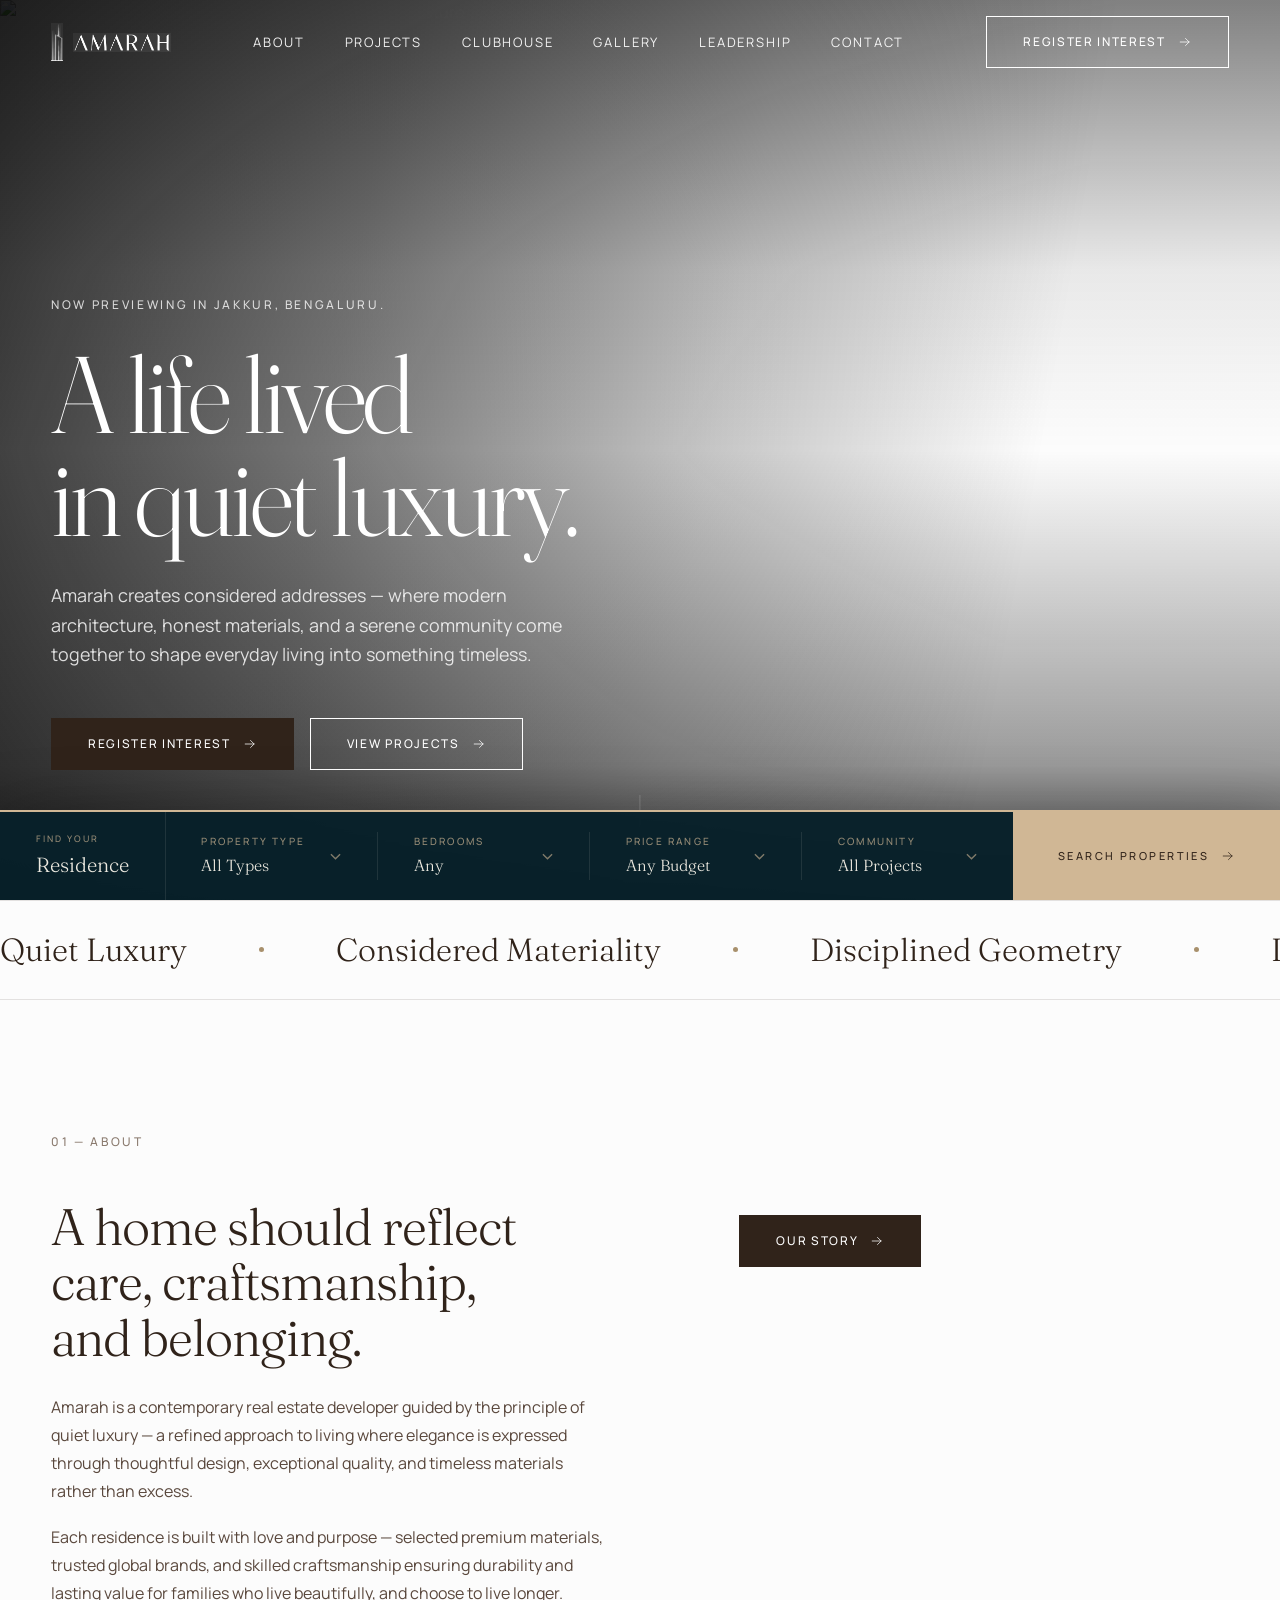
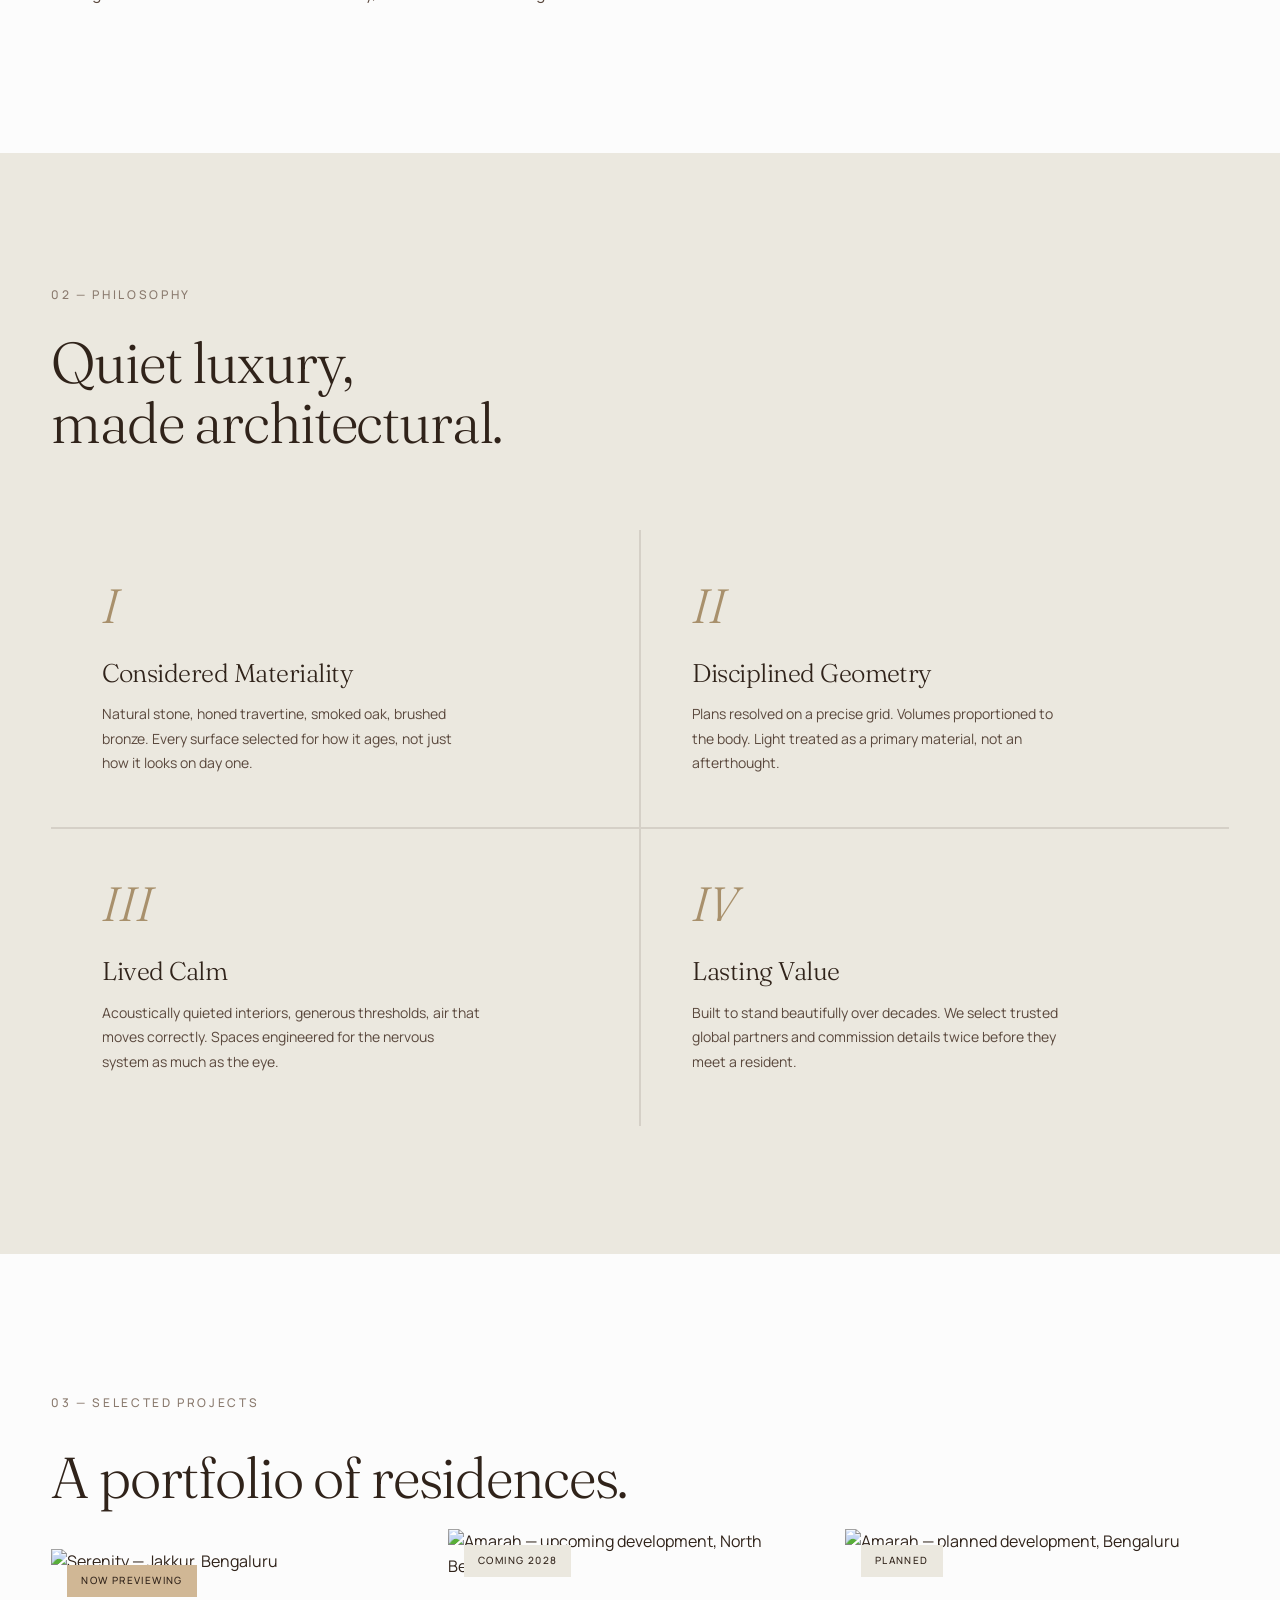
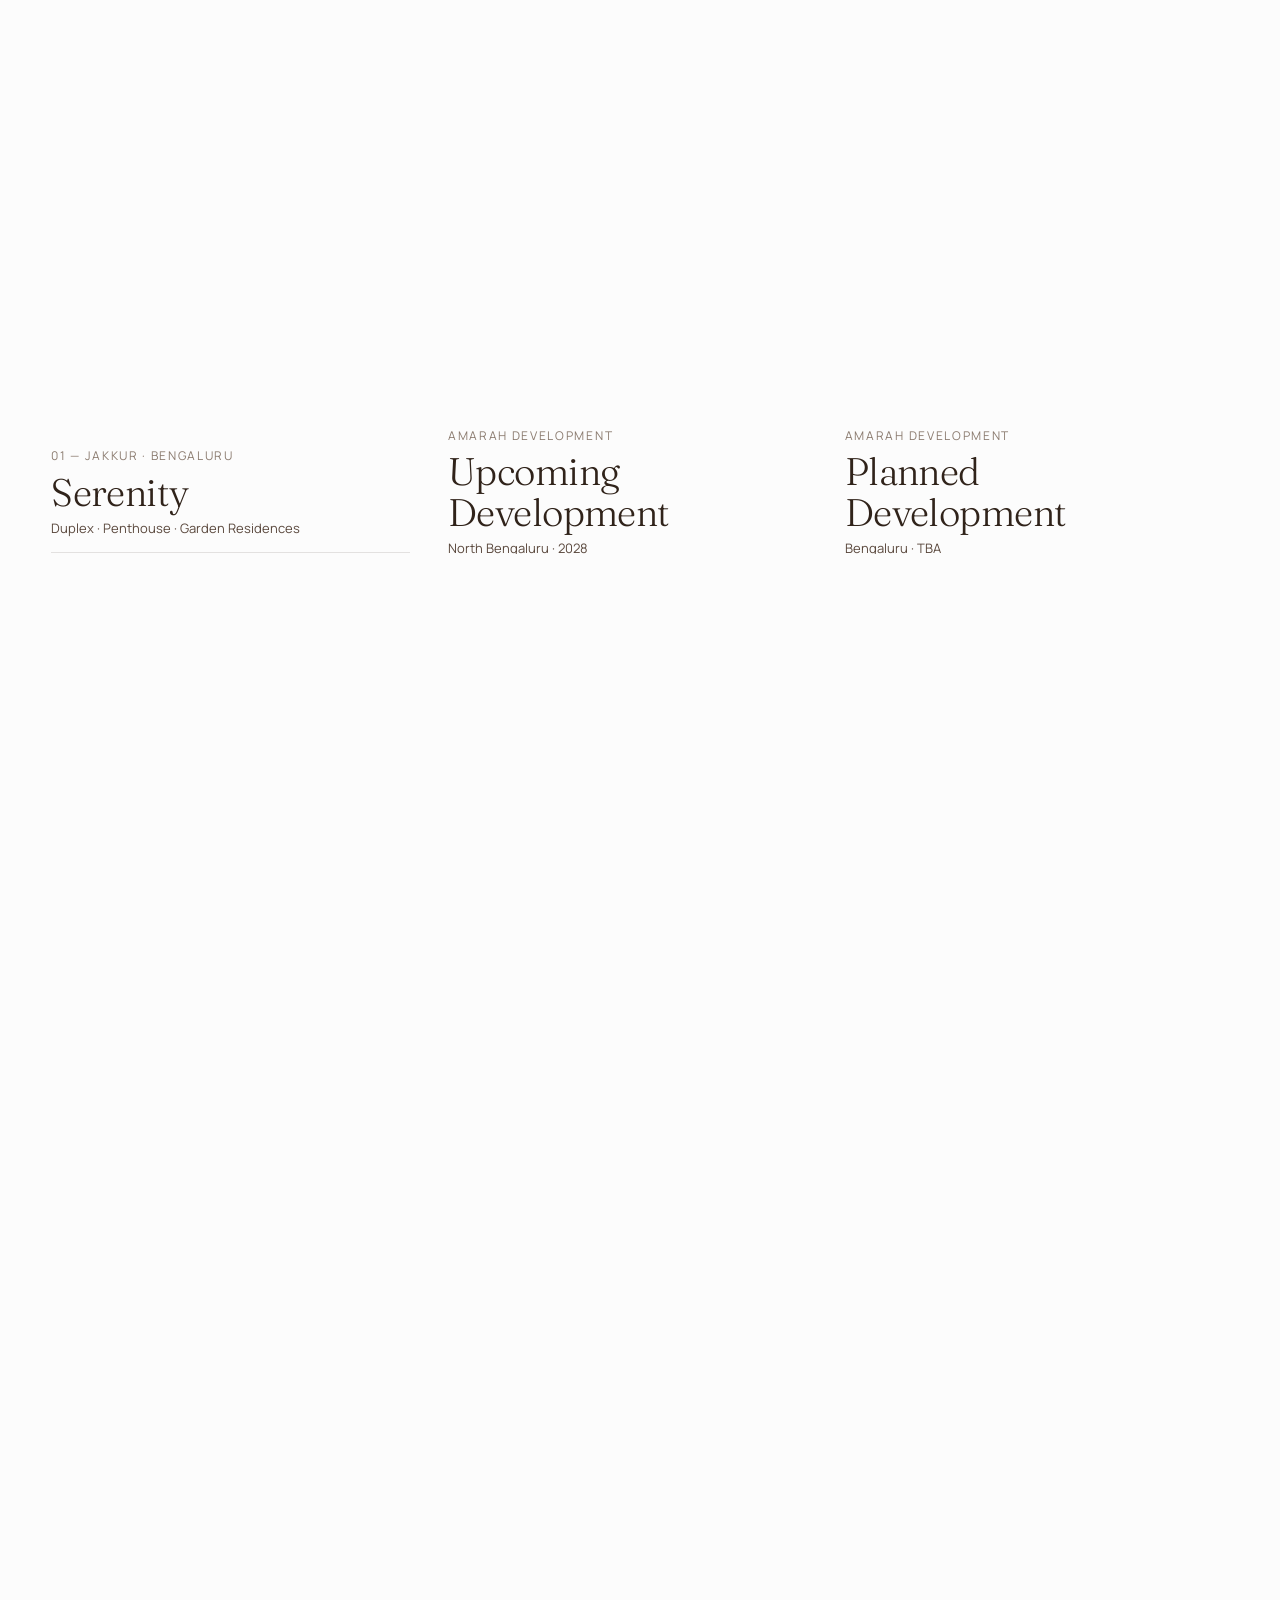
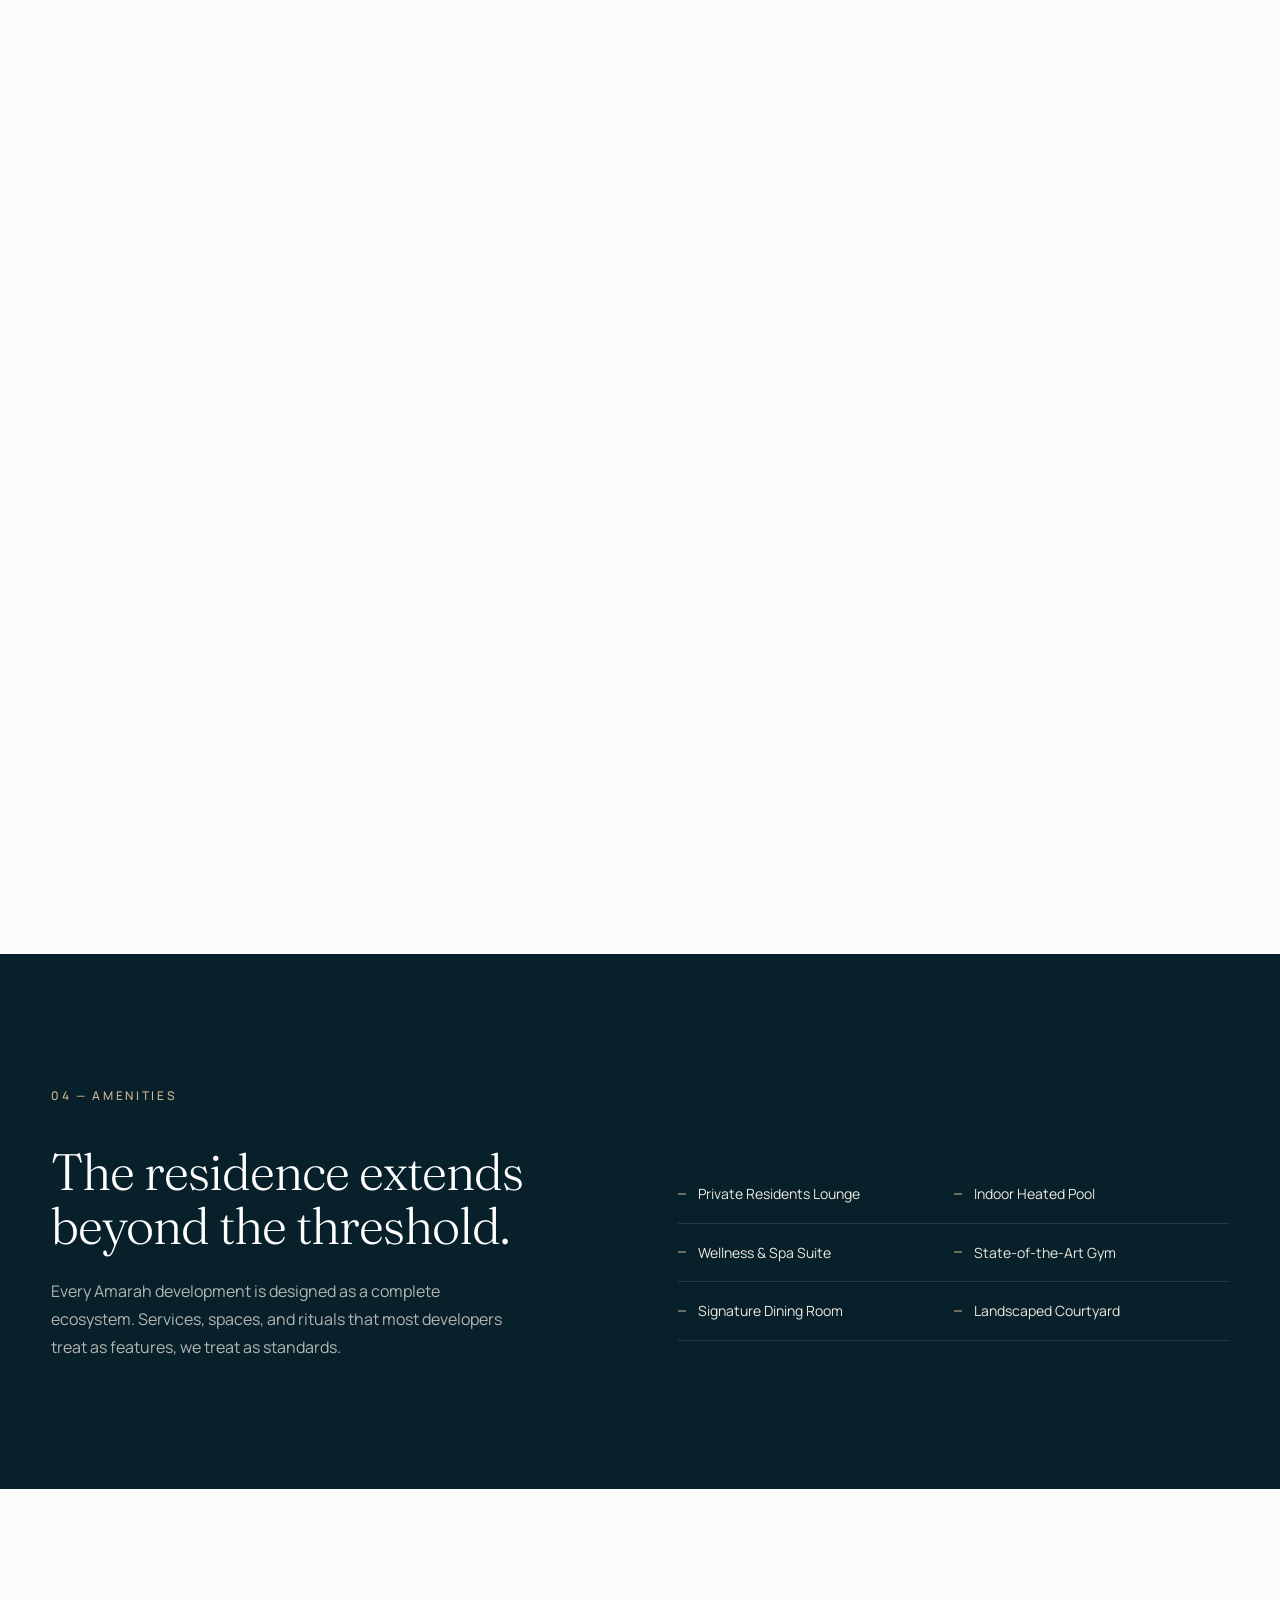
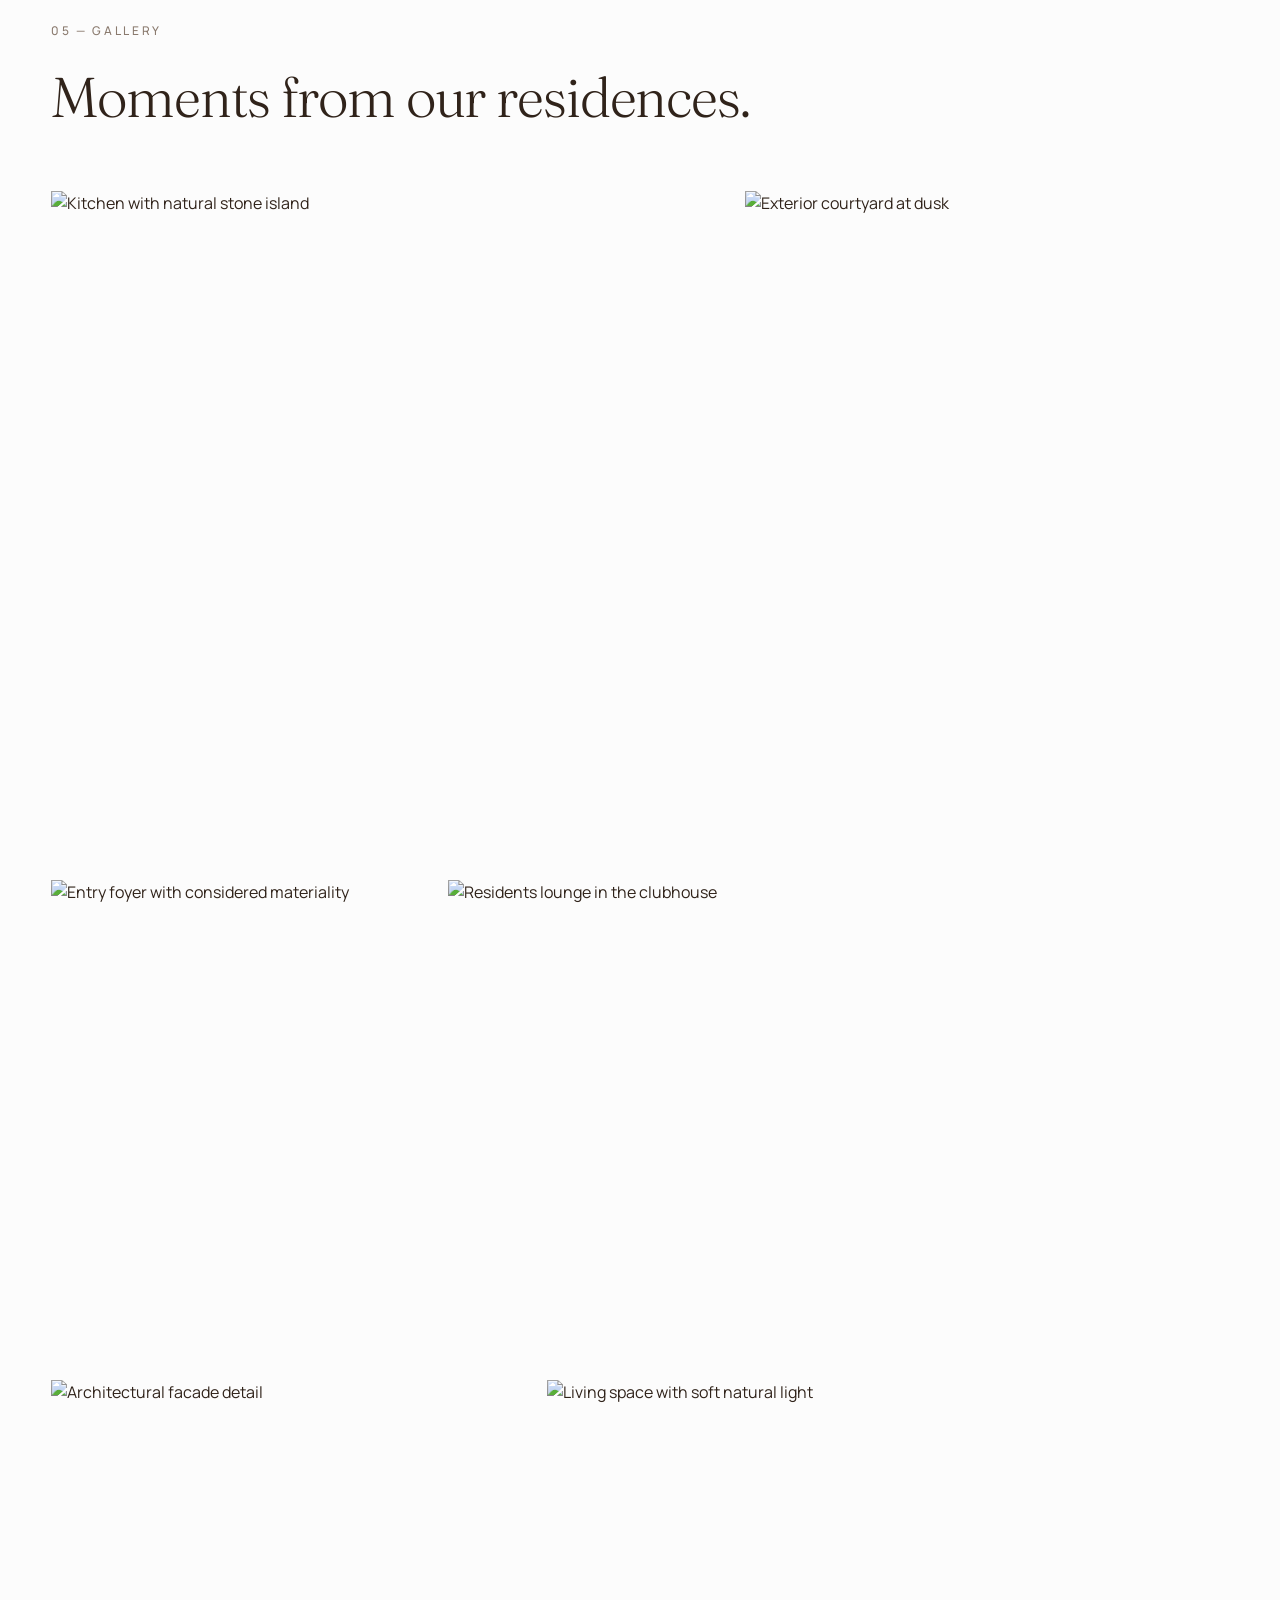
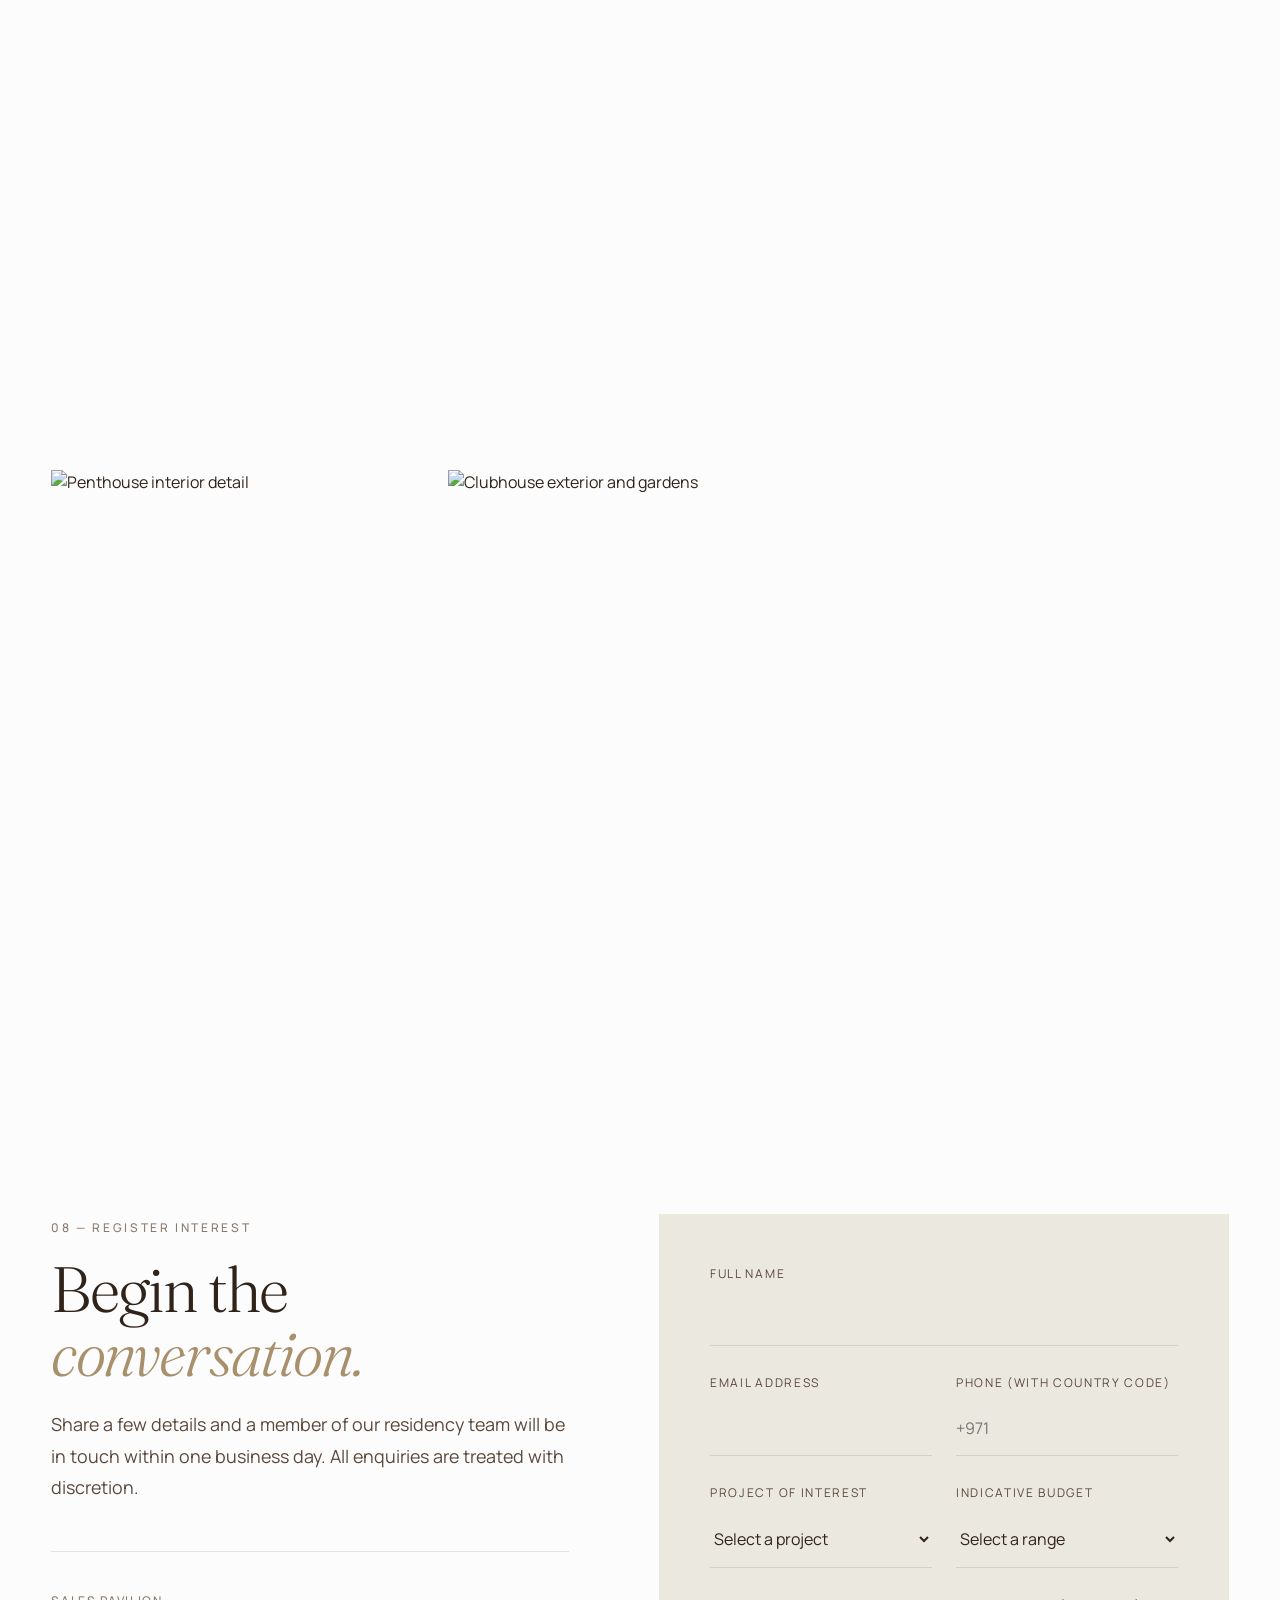
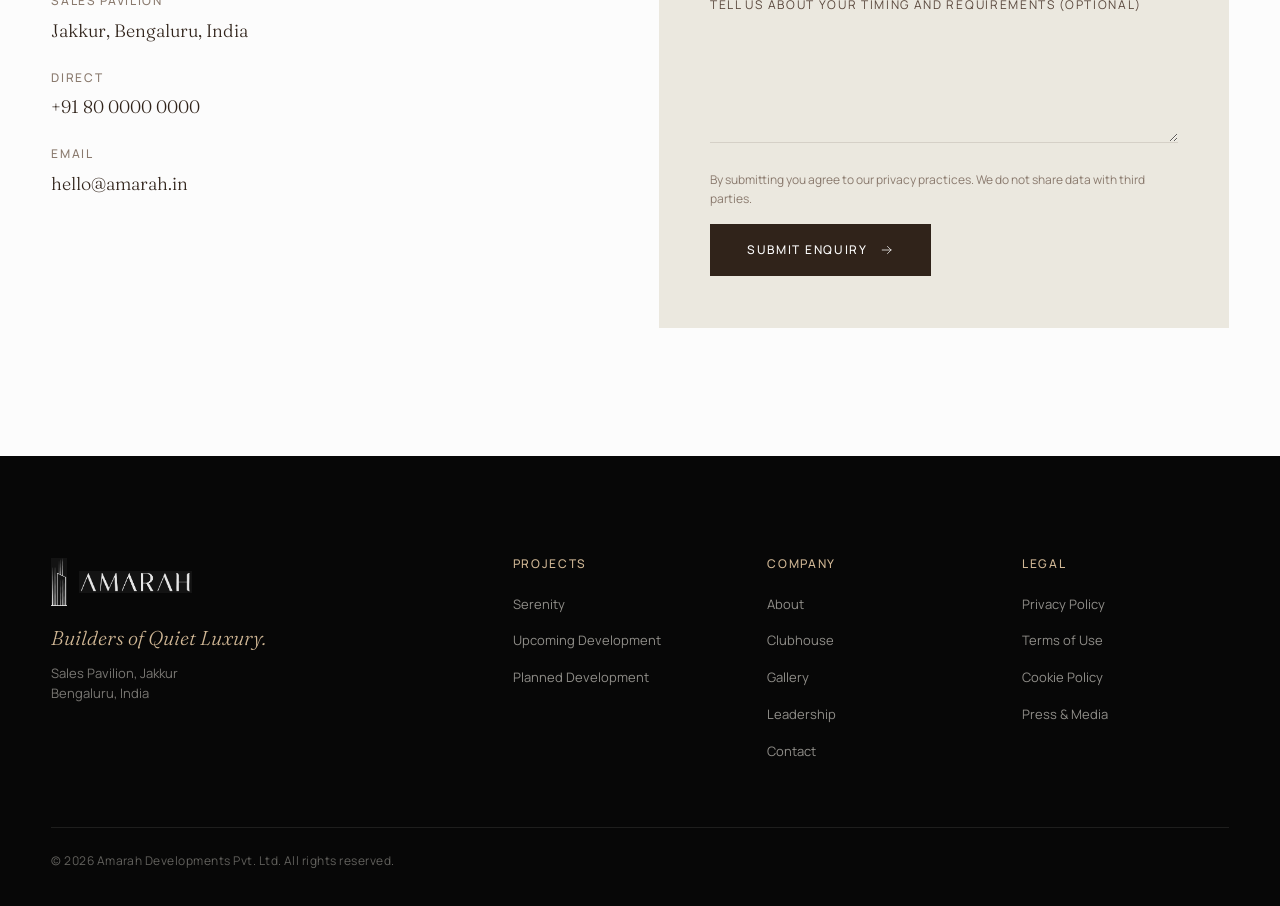
==== commit e8ec5731: "fix: align entire site with real project — Bengaluru, not Dubai - Location corrected site-wide: Beng" ====
--- a/index.html
+++ b/index.html
@@ -4,8 +4,8 @@
 <meta charset="utf-8" />
 <meta name="viewport" content="width=device-width, initial-scale=1" />
 <meta name="theme-color" content="#ebe8df" />
-<title>Amarah — A Serene Lifestyle | Dubai, UAE</title>
-<meta name="description" content="Amarah is a UAE-based luxury real-estate developer. Architecturally disciplined, materially uncompromising, quietly luxurious residences in Dubai and Abu Dhabi." />
+<title>Amarah — Quiet Luxury Residences | Bengaluru, India</title>
+<meta name="description" content="Amarah is a contemporary real estate developer building quiet-luxury residences in Bengaluru. Crafted for families who live beautifully, and choose to live longer." />
 
 <link rel="preconnect" href="https://fonts.googleapis.com">
 <link rel="preconnect" href="https://fonts.gstatic.com" crossorigin>
@@ -76,15 +76,18 @@
   <div class="hero__scrim"></div>
   <div class="container hero__inner">
     <div class="hero__content">
-      <div class="hero__eyebrow">Established developer. Select residences.</div>
+      <div class="hero__eyebrow">Now Previewing in Jakkur, Bengaluru.</div>
       <h1 class="hero__title">
         <span class="hero__word" style="--i:0">A</span>
-        <span class="hero__word" style="--i:1">Serene</span><br/>
-        <span class="hero__word" style="--i:2">Lifestyle.</span>
+        <span class="hero__word" style="--i:1">life</span>
+        <span class="hero__word" style="--i:2">lived</span><br/>
+        <span class="hero__word" style="--i:3">in</span>
+        <span class="hero__word" style="--i:4">quiet</span>
+        <span class="hero__word" style="--i:5">luxury.</span>
       </h1>
       <p class="hero__sub">
-        Amarah builds homes that feel like sanctuaries — architecturally disciplined,
-        materially uncompromising, quietly luxurious.
+        Amarah creates considered addresses — where modern architecture, honest materials,
+        and a serene community come together to shape everyday living into something timeless.
       </p>
       <div class="hero__ctas">
         <a href="contact.html" class="btn btn--primary">
@@ -127,11 +130,9 @@
         </button>
         <ul class="filter-dropdown" role="listbox" aria-label="Property types">
           <li role="option" data-value="">All Types</li>
-          <li role="option" data-value="villa">Villa</li>
-          <li role="option" data-value="apartment">Apartment</li>
+          <li role="option" data-value="duplex">Duplex</li>
           <li role="option" data-value="penthouse">Penthouse</li>
-          <li role="option" data-value="townhouse">Townhouse</li>
-          <li role="option" data-value="island-villa">Island Villa</li>
+          <li role="option" data-value="garden">Garden Residence</li>
         </ul>
       </div>
 
@@ -150,8 +151,6 @@
         </button>
         <ul class="filter-dropdown" role="listbox" aria-label="Number of bedrooms">
           <li role="option" data-value="">Any</li>
-          <li role="option" data-value="1">1 Bedroom</li>
-          <li role="option" data-value="2">2 Bedrooms</li>
           <li role="option" data-value="3">3 Bedrooms</li>
           <li role="option" data-value="4">4 Bedrooms</li>
           <li role="option" data-value="5">5+ Bedrooms</li>
@@ -173,11 +172,6 @@
         </button>
         <ul class="filter-dropdown" role="listbox" aria-label="Price range">
           <li role="option" data-value="">Any Budget</li>
-          <li role="option" data-value="under-5m">Under AED 5M</li>
-          <li role="option" data-value="5-10m">AED 5M – 10M</li>
-          <li role="option" data-value="10-25m">AED 10M – 25M</li>
-          <li role="option" data-value="25-50m">AED 25M – 50M</li>
-          <li role="option" data-value="50m">AED 50M+</li>
           <li role="option" data-value="discuss">Prefer to discuss</li>
         </ul>
       </div>
@@ -197,12 +191,8 @@
         </button>
         <ul class="filter-dropdown" role="listbox" aria-label="Community or project">
           <li role="option" data-value="">All Projects</li>
-          <li role="option" data-value="serenity-residences">Serenity Residences</li>
-          <li role="option" data-value="maison-liwa">Maison Liwa</li>
-          <li role="option" data-value="serai-tower">Serai Tower</li>
-          <li role="option" data-value="dar-amarah">Dar Amarah</li>
-          <li role="option" data-value="noor-courtyards">Noor Courtyards</li>
-          <li role="option" data-value="rayan-estates">Rayan Estates</li>
+          <li role="option" data-value="serenity">Serenity — Jakkur</li>
+          <li role="option" data-value="upcoming">Upcoming Development</li>
         </ul>
       </div>
 
@@ -246,16 +236,16 @@
     <span class="section-label" data-reveal>01 — About</span>
     <div class="about__grid">
       <div class="about__text" data-reveal data-delay="1">
-        <h2>We do not construct buildings.<br/>We compose living environments.</h2>
+        <h2>A home should reflect<br/>care, craftsmanship,<br/>and belonging.</h2>
         <p>
-          At Amarah, a home is more than a place to live. It is a space that reflects
-          care, craftsmanship, and a deeper sense of belonging. Our design philosophy
-          is guided by the principle of quiet luxury — elegance expressed through
-          thoughtful design, exceptional quality, and timeless materials rather than excess.
+          Amarah is a contemporary real estate developer guided by the principle of quiet luxury —
+          a refined approach to living where elegance is expressed through thoughtful design,
+          exceptional quality, and timeless materials rather than excess.
         </p>
         <p>
-          We do not simply construct buildings. We create environments where comfort,
-          serenity, and understated sophistication come together effortlessly.
+          Each residence is built with love and purpose — selected premium materials, trusted global
+          brands, and skilled craftsmanship ensuring durability and lasting value for families who
+          live beautifully, and choose to live longer.
         </p>
       </div>
       <div data-reveal data-delay="2">
@@ -325,111 +315,57 @@
     </div>
     <div class="projects-rail">
 
-        <!-- Serenity Residences — flagship, real project -->
+        <!-- Serenity — flagship, now previewing -->
         <article class="project-card">
           <div class="project-card__media">
             <img src="assets/exterior/exterior-ai-result%20%281%29.jpg"
-                 alt="Serenity Residences — waterfront facade, Dubai" loading="lazy" />
-            <div class="project-card__status">Now Selling</div>
-          </div>
-          <p class="project-card__index">01 — Dubai · Waterfront</p>
-          <h3 class="project-card__name">Serenity Residences</h3>
-          <p class="project-card__location">Apartments · Duplexes · Penthouses</p>
+                 alt="Serenity — Jakkur, Bengaluru" loading="lazy" />
+            <div class="project-card__status">Now Previewing</div>
+          </div>
+          <p class="project-card__index">01 — Jakkur · Bengaluru</p>
+          <h3 class="project-card__name">Serenity</h3>
+          <p class="project-card__location">Duplex · Penthouse · Garden Residences</p>
           <div class="project-card__meta">
-            <span>216 residences</span>
-            <span>From AED 3.2M</span>
+            <span>48 residences</span>
+            <span>Completion 2027</span>
           </div>
           <a href="projects/serenity-residences.html" class="project-card__link">
             View project <svg width="12" height="12"><use href="#i-arrow"/></svg>
           </a>
         </article>
 
-        <!-- Maison Liwa — enquire only -->
+        <!-- Upcoming Development — North Bengaluru -->
         <article class="project-card">
           <div class="project-card__media">
-            <img src="https://images.unsplash.com/photo-1600596542815-ffad4c1539a9?auto=format&fit=crop&w=800&q=80"
-                 alt="Maison Liwa — Amarah development" loading="lazy" />
-            <div class="project-card__status coming-soon">Enquire</div>
+            <img src="assets/exterior/exterior-ai-result%20%2812%29.jpg"
+                 alt="Amarah — upcoming development, North Bengaluru" loading="lazy" />
+            <div class="project-card__status coming-soon">Coming 2028</div>
           </div>
           <p class="project-card__index">Amarah Development</p>
-          <h3 class="project-card__name">Maison Liwa</h3>
-          <p class="project-card__location">Details by private presentation</p>
+          <h3 class="project-card__name">Upcoming Development</h3>
+          <p class="project-card__location">North Bengaluru · 2028</p>
           <div class="project-card__meta">
-            <span>Pricing on application</span>
-          </div>
-          <a href="projects/maison-liwa.html" class="project-card__link">
+            <span>Details by private presentation</span>
+          </div>
+          <a href="contact.html" class="project-card__link">
             Register interest <svg width="12" height="12"><use href="#i-arrow"/></svg>
           </a>
         </article>
 
-        <!-- Serai Tower — enquire only -->
+        <!-- Planned Development -->
         <article class="project-card">
           <div class="project-card__media">
-            <img src="https://images.unsplash.com/photo-1545324418-cc1a3fa10c00?auto=format&fit=crop&w=800&q=80"
-                 alt="Serai Tower — Amarah development" loading="lazy" />
-            <div class="project-card__status coming-soon">Enquire</div>
+            <img src="assets/exterior/exterior-ai-result%20%2813%29.jpg"
+                 alt="Amarah — planned development, Bengaluru" loading="lazy" />
+            <div class="project-card__status coming-soon">Planned</div>
           </div>
           <p class="project-card__index">Amarah Development</p>
-          <h3 class="project-card__name">Serai Tower</h3>
-          <p class="project-card__location">Details by private presentation</p>
+          <h3 class="project-card__name">Planned Development</h3>
+          <p class="project-card__location">Bengaluru · TBA</p>
           <div class="project-card__meta">
-            <span>Pricing on application</span>
-          </div>
-          <a href="projects/serai-tower.html" class="project-card__link">
-            Register interest <svg width="12" height="12"><use href="#i-arrow"/></svg>
-          </a>
-        </article>
-
-        <!-- Dar Amarah — enquire only -->
-        <article class="project-card">
-          <div class="project-card__media">
-            <img src="https://images.unsplash.com/photo-1613490493576-7fde63acd811?auto=format&fit=crop&w=800&q=80"
-                 alt="Dar Amarah — Amarah development" loading="lazy" />
-            <div class="project-card__status coming-soon">Enquire</div>
-          </div>
-          <p class="project-card__index">Amarah Development</p>
-          <h3 class="project-card__name">Dar Amarah</h3>
-          <p class="project-card__location">Details by private presentation</p>
-          <div class="project-card__meta">
-            <span>Pricing on application</span>
-          </div>
-          <a href="projects/dar-amarah.html" class="project-card__link">
-            Register interest <svg width="12" height="12"><use href="#i-arrow"/></svg>
-          </a>
-        </article>
-
-        <!-- Noor Courtyards — enquire only -->
-        <article class="project-card">
-          <div class="project-card__media">
-            <img src="https://images.unsplash.com/photo-1600607687939-ce8a6c25118c?auto=format&fit=crop&w=800&q=80"
-                 alt="Noor Courtyards — Amarah development" loading="lazy" />
-            <div class="project-card__status coming-soon">Enquire</div>
-          </div>
-          <p class="project-card__index">Amarah Development</p>
-          <h3 class="project-card__name">Noor Courtyards</h3>
-          <p class="project-card__location">Details by private presentation</p>
-          <div class="project-card__meta">
-            <span>Pricing on application</span>
-          </div>
-          <a href="projects/noor-courtyards.html" class="project-card__link">
-            Register interest <svg width="12" height="12"><use href="#i-arrow"/></svg>
-          </a>
-        </article>
-
-        <!-- Rayan Estates — enquire only -->
-        <article class="project-card">
-          <div class="project-card__media">
-            <img src="https://images.unsplash.com/photo-1582268611958-ebfd161ef9cf?auto=format&fit=crop&w=800&q=80"
-                 alt="Rayan Estates — Amarah development" loading="lazy" />
-            <div class="project-card__status coming-soon">Enquire</div>
-          </div>
-          <p class="project-card__index">Amarah Development</p>
-          <h3 class="project-card__name">Rayan Estates</h3>
-          <p class="project-card__location">Details by private presentation</p>
-          <div class="project-card__meta">
-            <span>Pricing on application</span>
-          </div>
-          <a href="projects/rayan-estates.html" class="project-card__link">
+            <span>Details by private presentation</span>
+          </div>
+          <a href="contact.html" class="project-card__link">
             Register interest <svg width="12" height="12"><use href="#i-arrow"/></svg>
           </a>
         </article>
@@ -454,16 +390,12 @@
         </p>
       </div>
       <ul class="amenities__list" data-reveal data-delay="2" aria-label="Amenity list">
-        <li>Residents-only wellness floor with thermal suite</li>
-        <li>25m ozonated lap pool, separate family pool</li>
-        <li>Concierge and white-glove valet, 24/7</li>
-        <li>Private dining room with guest chef programme</li>
-        <li>Treatment rooms and meditation pavilion</li>
-        <li>Curated library and co-working lounges</li>
-        <li>Children's garden and supervised play atelier</li>
-        <li>Electric fleet, charging and service bays</li>
-        <li>Prayer rooms with acoustic separation</li>
-        <li>Landscaped promenades by award-winning studios</li>
+        <li>Private Residents Lounge</li>
+        <li>Indoor Heated Pool</li>
+        <li>Wellness &amp; Spa Suite</li>
+        <li>State-of-the-Art Gym</li>
+        <li>Signature Dining Room</li>
+        <li>Landscaped Courtyard</li>
       </ul>
     </div>
   </div>
@@ -529,16 +461,16 @@
         </p>
         <div class="contact__meta" data-reveal data-delay="3">
           <div class="contact__meta-item">
-            <span class="contact__meta-label">Office</span>
-            <span class="contact__meta-value">Boulevard Plaza Tower 1, Downtown Dubai, UAE</span>
+            <span class="contact__meta-label">Sales Pavilion</span>
+            <span class="contact__meta-value">Jakkur, Bengaluru, India</span>
           </div>
           <div class="contact__meta-item">
             <span class="contact__meta-label">Direct</span>
-            <a href="tel:+97140000000" class="contact__meta-value">+971 4 000 0000</a>
+            <a href="tel:+918000000000" class="contact__meta-value">+91 80 0000 0000</a>
           </div>
           <div class="contact__meta-item">
             <span class="contact__meta-label">Email</span>
-            <a href="mailto:hello@amarah.ae" class="contact__meta-value">hello@amarah.ae</a>
+            <a href="mailto:hello@amarah.in" class="contact__meta-value">hello@amarah.in</a>
           </div>
         </div>
       </div>
@@ -564,24 +496,19 @@
               <label for="project">Project of interest</label>
               <select id="project" name="project" required>
                 <option value="" disabled selected>Select a project</option>
-                <option>Any — open to guidance</option>
-                <option>Serenity Residences</option>
-                <option>Maison Liwa</option>
-                <option>Serai Tower</option>
-                <option>Dar Amarah</option>
-                <option>Noor Courtyards</option>
-                <option>Rayan Estates</option>
+                <option>Serenity — Jakkur, Bengaluru</option>
+                <option>Upcoming Development (2028)</option>
+                <option>Open to guidance</option>
               </select>
             </div>
             <div class="field">
               <label for="budget">Indicative budget</label>
               <select id="budget" name="budget" required>
                 <option value="" disabled selected>Select a range</option>
-                <option>Under AED 5M</option>
-                <option>AED 5M – 10M</option>
-                <option>AED 10M – 25M</option>
-                <option>AED 25M – 50M</option>
-                <option>AED 50M+</option>
+                <option>Under ₹5 Crore</option>
+                <option>₹5 – 10 Crore</option>
+                <option>₹10 – 25 Crore</option>
+                <option>₹25 Crore+</option>
                 <option>Prefer to discuss</option>
               </select>
             </div>
@@ -632,18 +559,15 @@
             </span>
           </a>
         </div>
-        <p class="footer__tag">A Serene Lifestyle.</p>
-        <p class="footer__addr">Boulevard Plaza Tower 1<br>Downtown Dubai, UAE</p>
+        <p class="footer__tag">Builders of Quiet Luxury.</p>
+        <p class="footer__addr">Sales Pavilion, Jakkur<br>Bengaluru, India</p>
       </div>
       <div class="footer__links-col">
         <h4>Projects</h4>
         <ul>
-          <li><a href="projects/serenity-residences.html">Serenity Residences</a></li>
-          <li><a href="projects/maison-liwa.html">Maison Liwa</a></li>
-          <li><a href="projects/serai-tower.html">Serai Tower</a></li>
-          <li><a href="projects/dar-amarah.html">Dar Amarah</a></li>
-          <li><a href="projects/noor-courtyards.html">Noor Courtyards</a></li>
-          <li><a href="projects/rayan-estates.html">Rayan Estates</a></li>
+          <li><a href="projects/serenity-residences.html">Serenity</a></li>
+          <li><a href="contact.html">Upcoming Development</a></li>
+          <li><a href="contact.html">Planned Development</a></li>
         </ul>
       </div>
       <div class="footer__links-col">
@@ -659,16 +583,16 @@
       <div class="footer__links-col">
         <h4>Legal</h4>
         <ul>
-          <li><a href="#">Privacy</a></li>
-          <li><a href="#">Terms</a></li>
-          <li><a href="#">RERA</a></li>
-          <li><a href="#">Careers</a></li>
+          <li><a href="#">Privacy Policy</a></li>
+          <li><a href="#">Terms of Use</a></li>
+          <li><a href="#">Cookie Policy</a></li>
+          <li><a href="#">Press &amp; Media</a></li>
         </ul>
       </div>
     </div>
 
     <div class="footer__base">
-      <span>© <span data-year></span> Amarah Developments LLC. All rights reserved.</span>
+      <span>© <span data-year></span> Amarah Developments Pvt. Ltd. All rights reserved.</span>
     </div>
   </div>
 </footer>
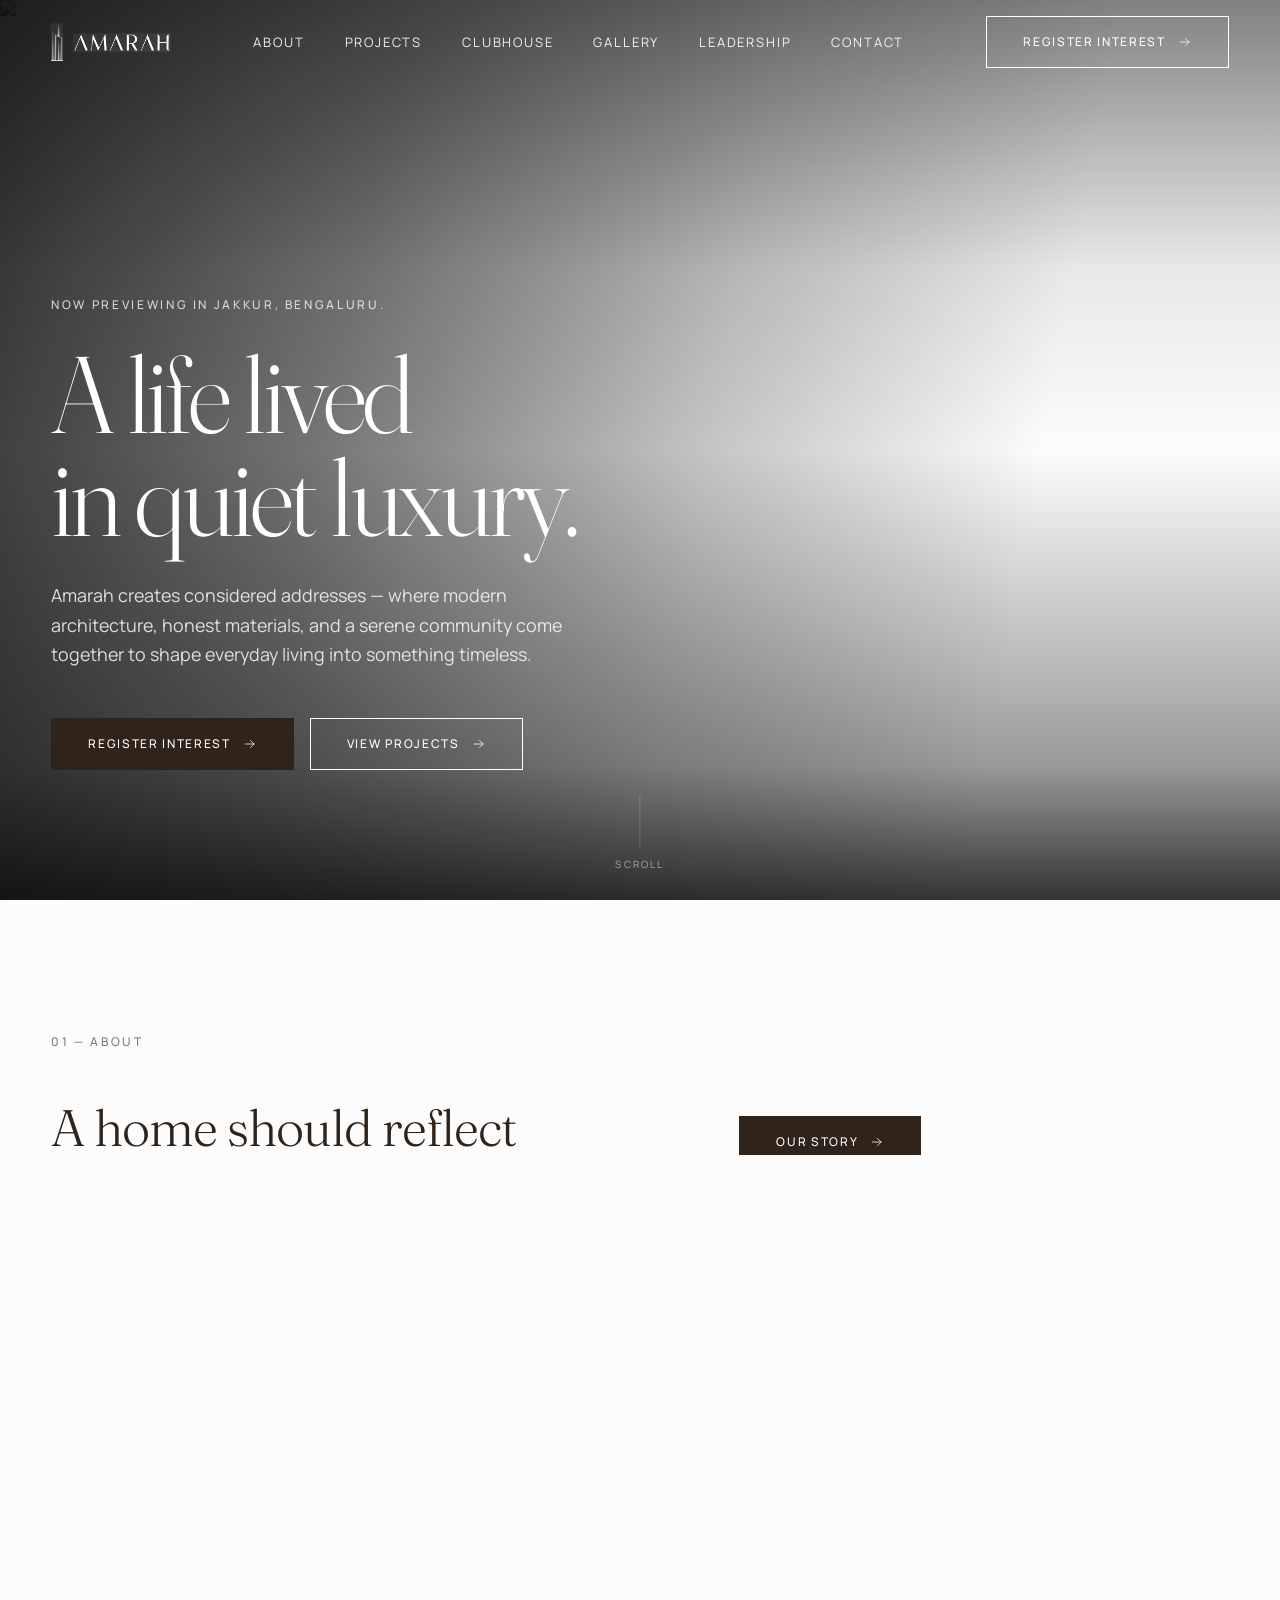
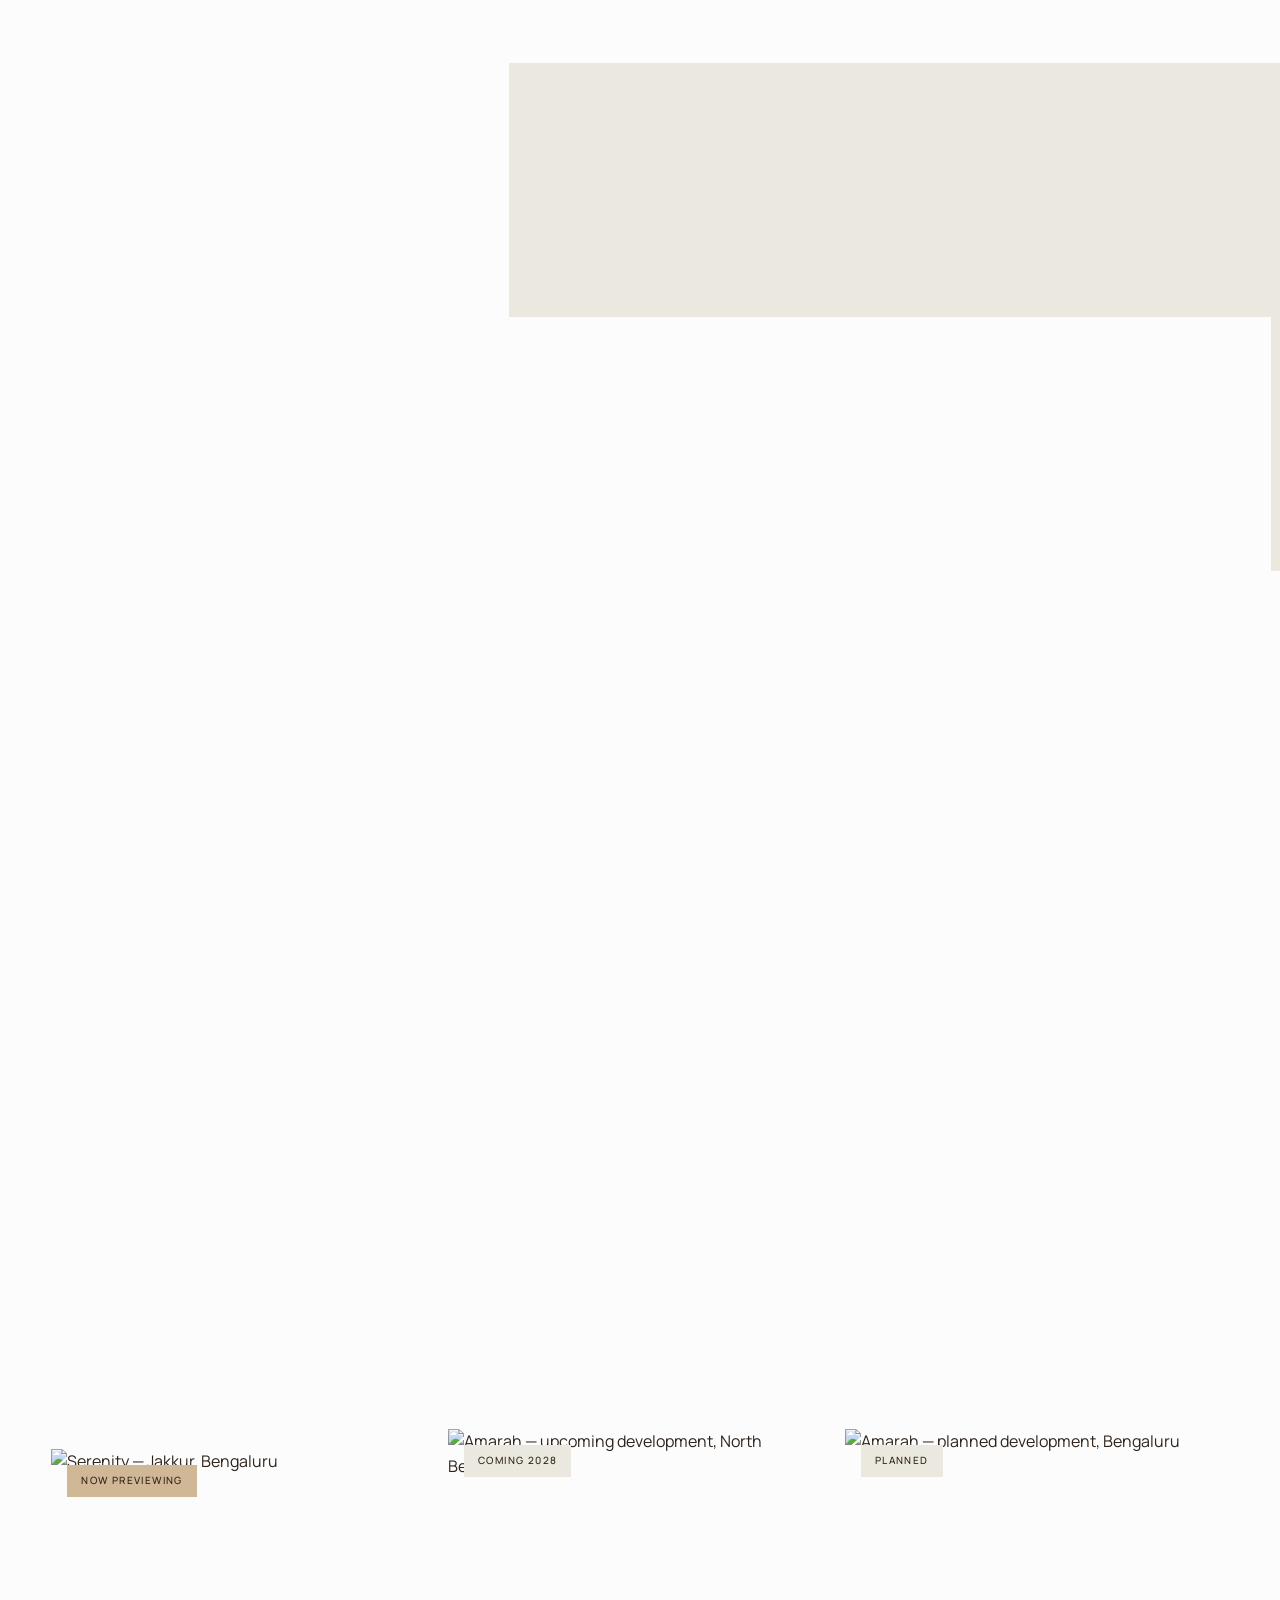
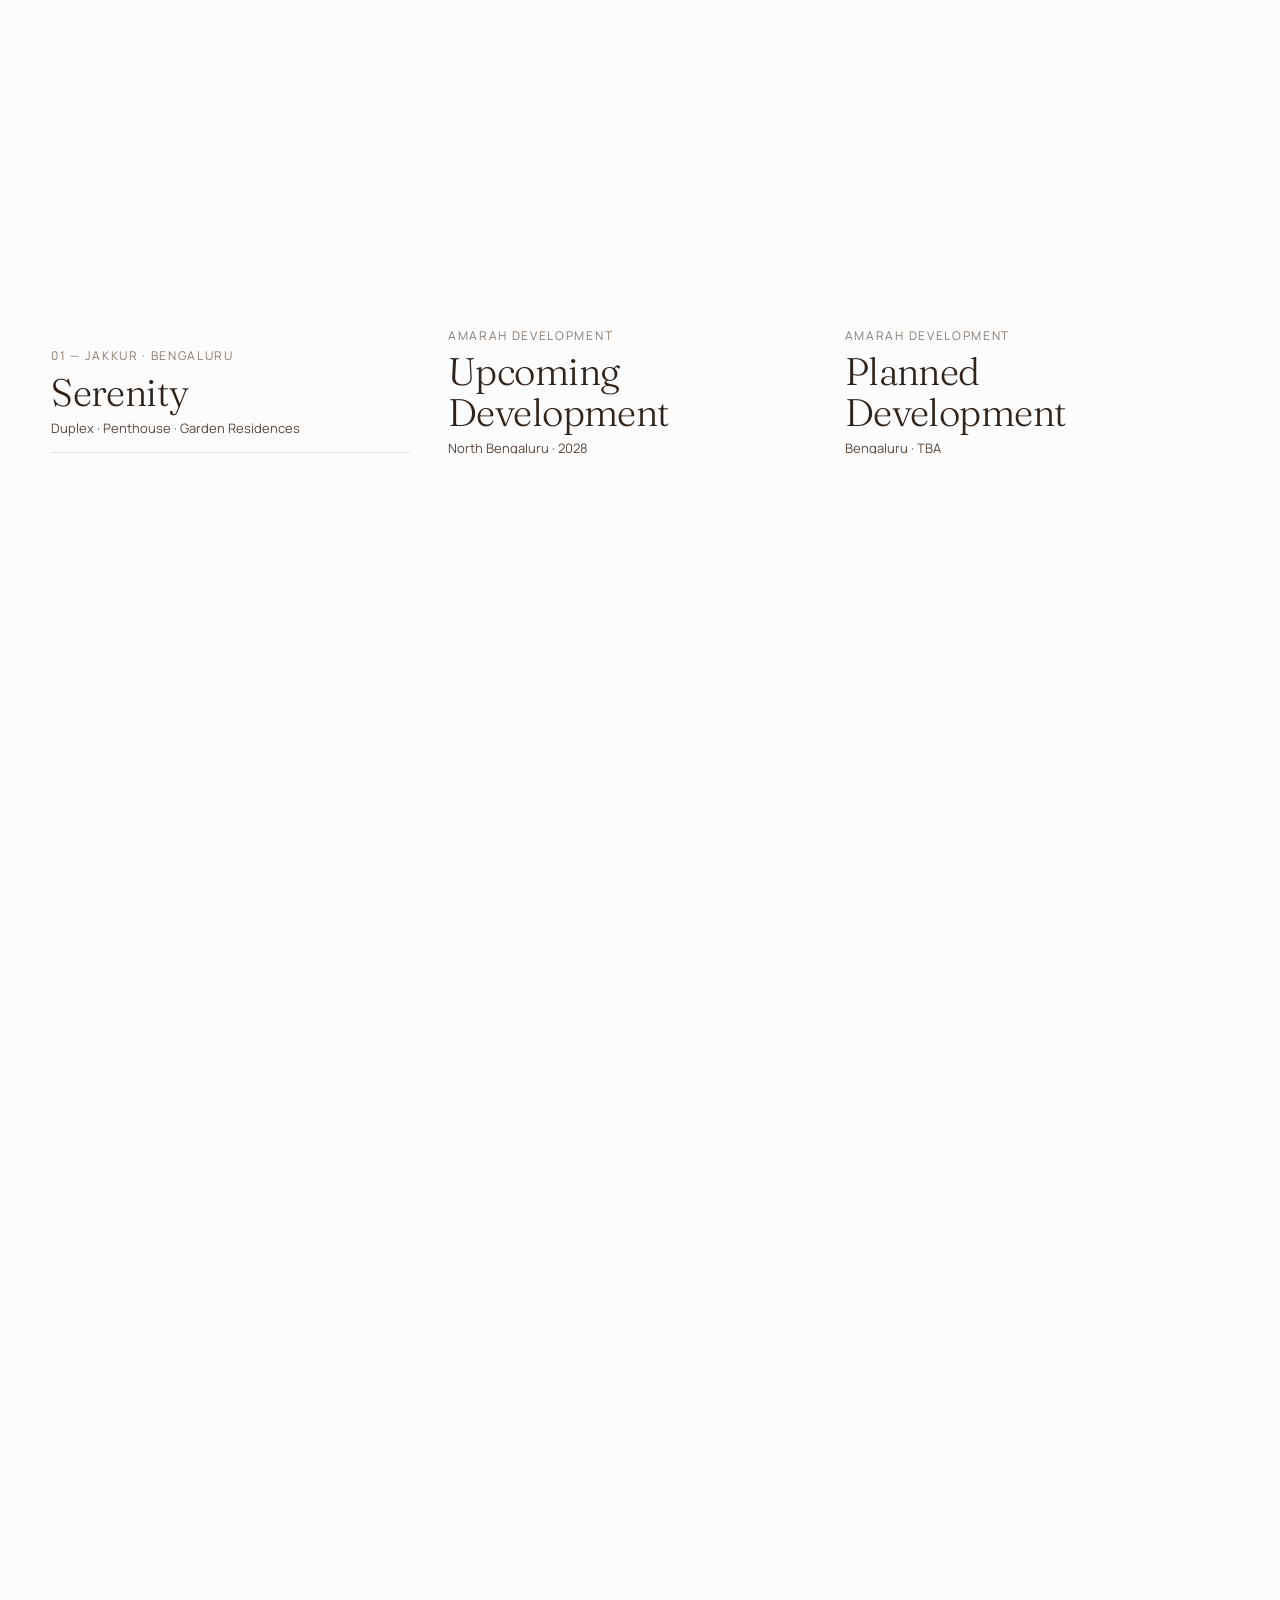
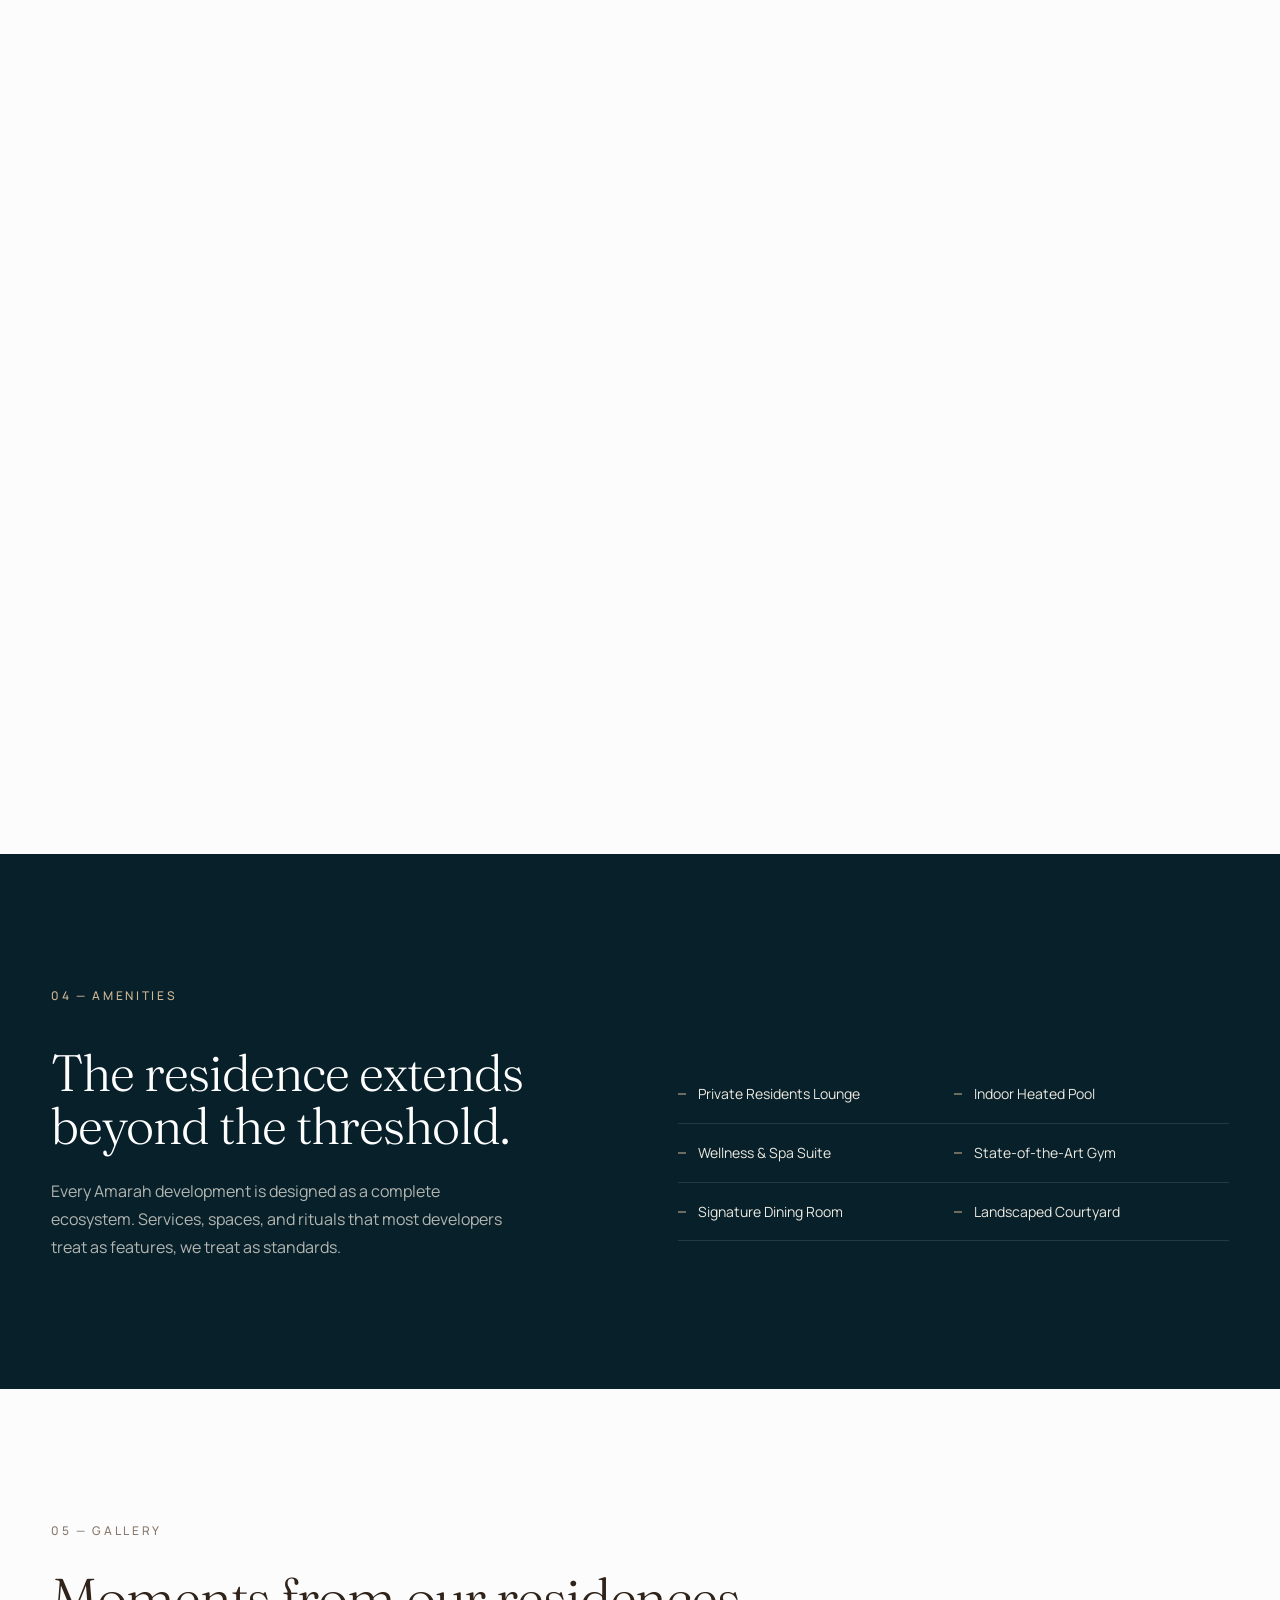
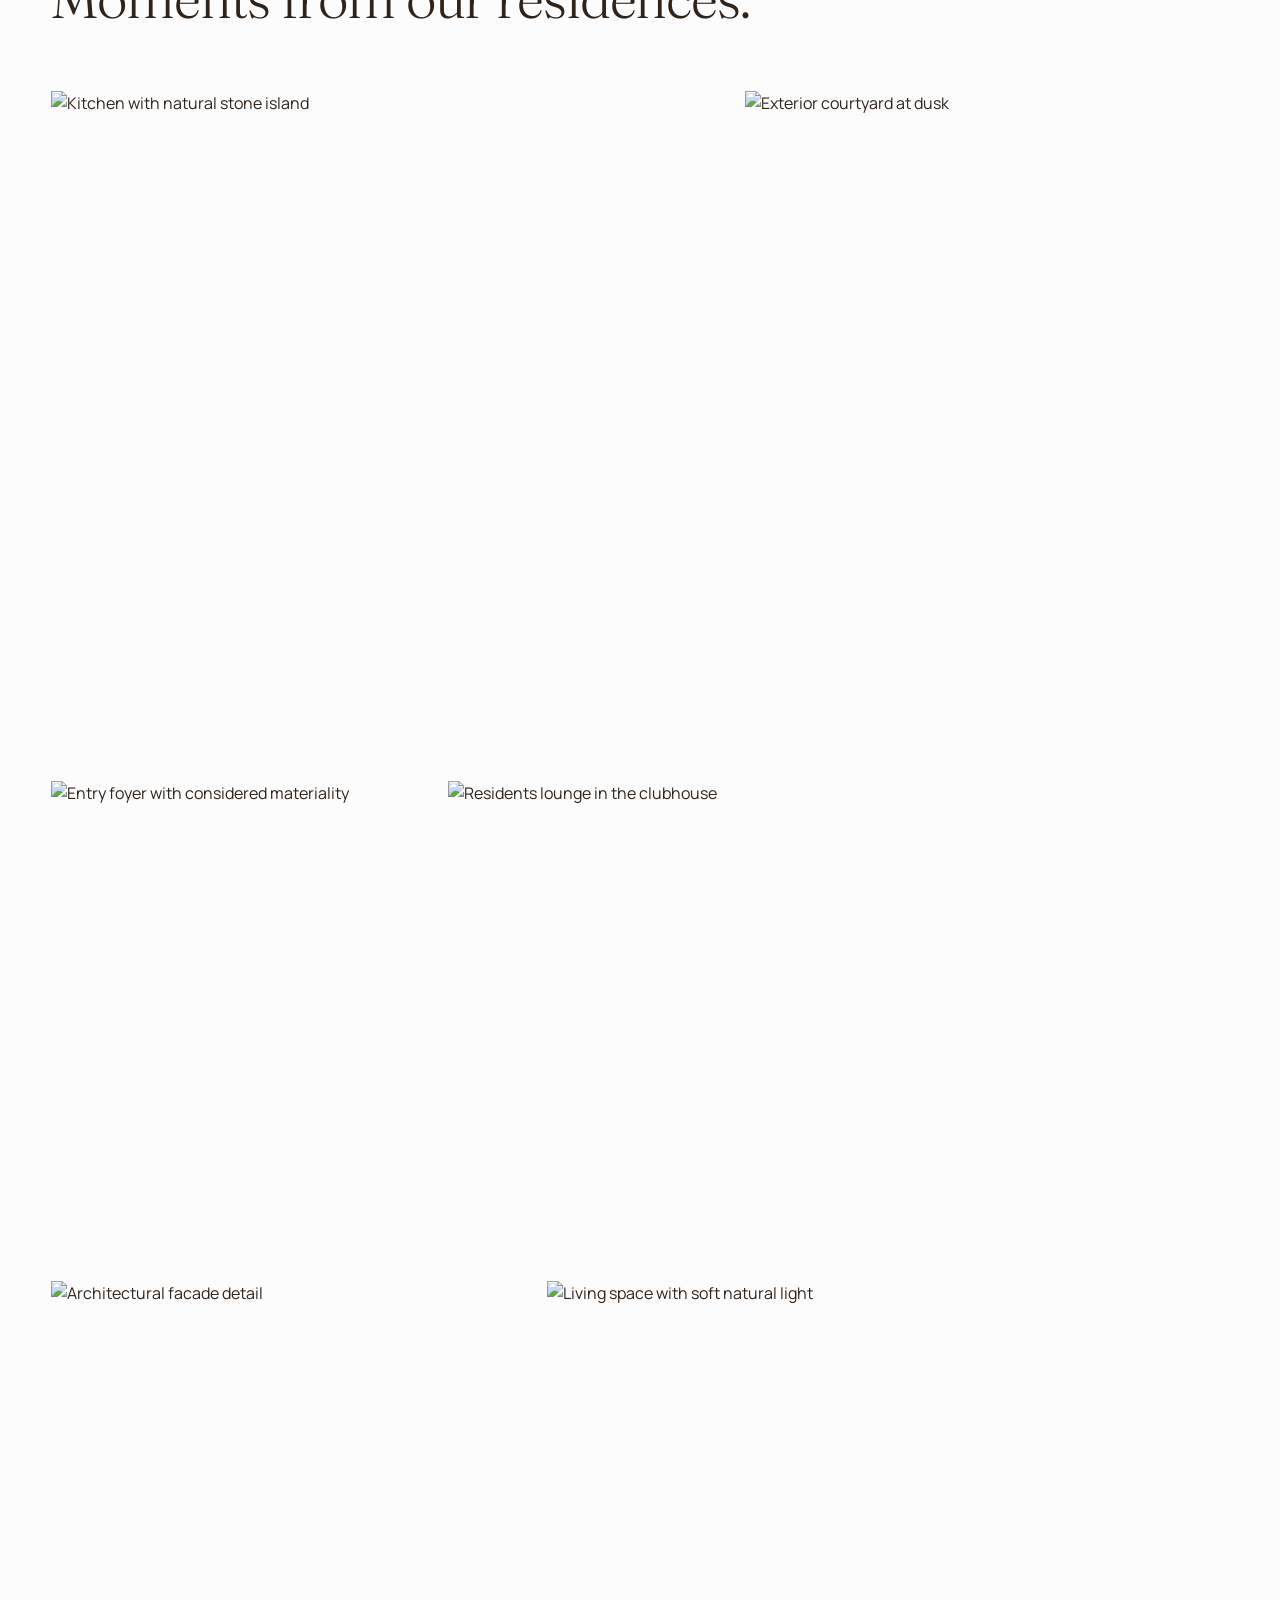
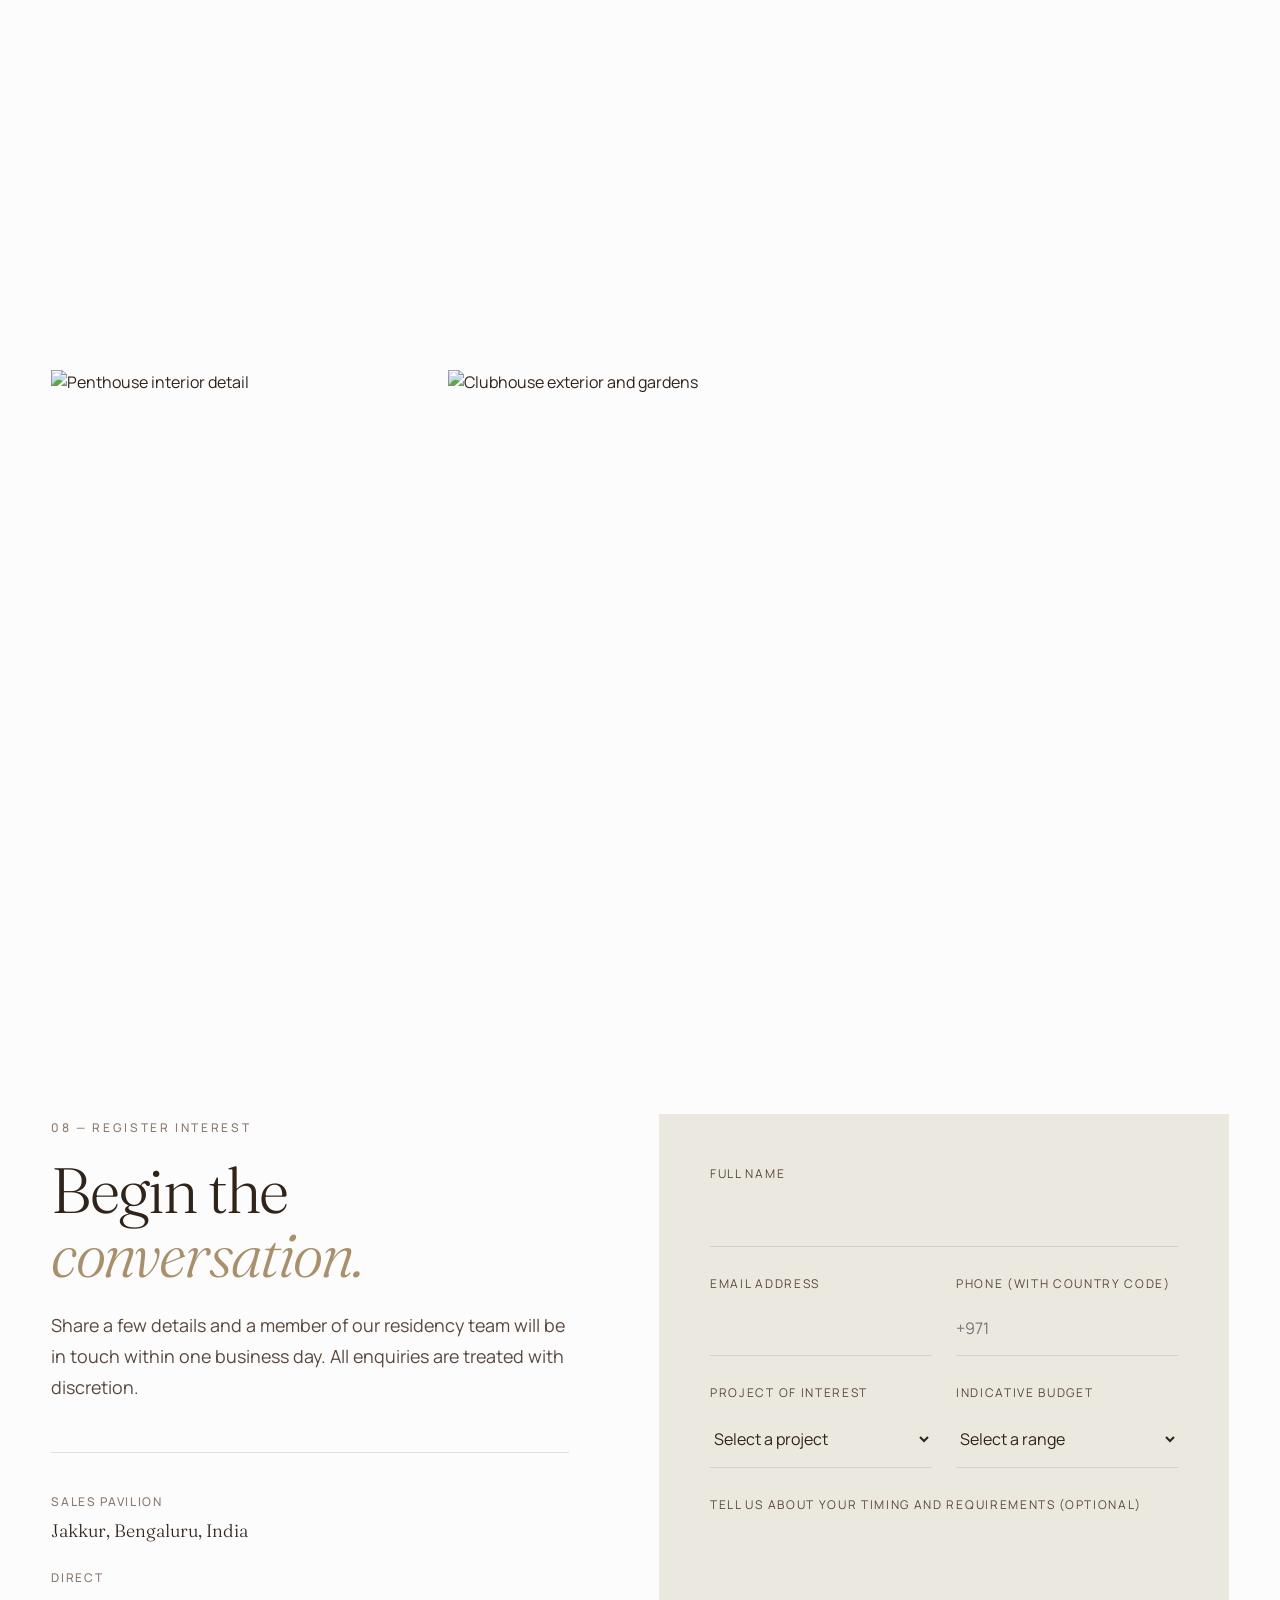
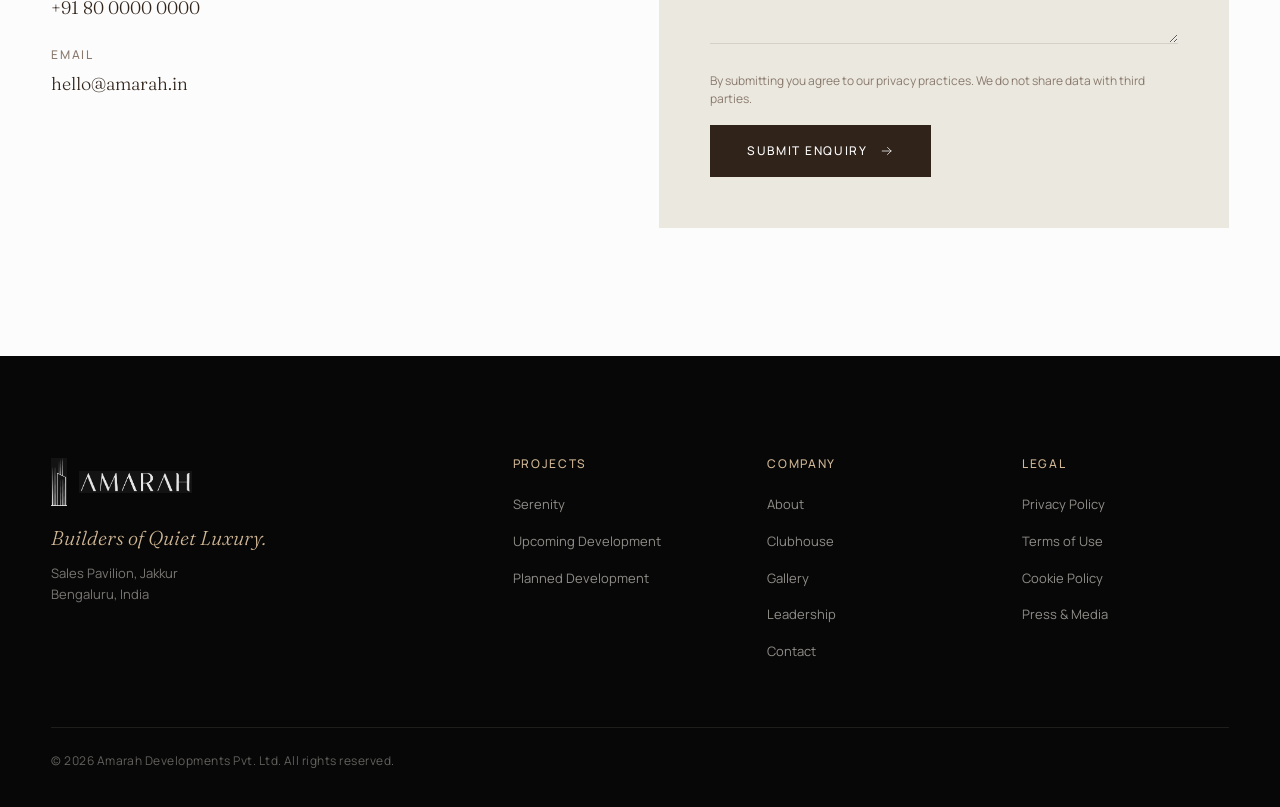
==== commit fce5b0ec: "remove filter bar and marquee strip from homepage Co-Authored-By: Claude Sonnet 4.6 <noreply@anthrop" ====
--- a/index.html
+++ b/index.html
@@ -107,125 +107,6 @@
     </div>
   </div>
 
-  <!-- ── Property search filter bar ── -->
-  <div class="filter-outer" role="search" aria-label="Property search filters">
-    <div class="filter-bar">
-
-      <!-- Console intro label -->
-      <div class="filter-console-intro" aria-hidden="true">
-        <span>Find Your</span>
-        <strong>Residence</strong>
-      </div>
-
-      <!-- Property Type -->
-      <div class="filter-item" data-filter="type">
-        <button class="filter-btn" aria-expanded="false" aria-haspopup="listbox" type="button">
-          <span class="filter-btn-text">
-            <span class="filter-label">Property Type</span>
-            <span class="filter-value">All Types</span>
-          </span>
-          <svg class="filter-chevron" viewBox="0 0 12 7" fill="none" stroke="currentColor" stroke-width="1.5" aria-hidden="true">
-            <path d="M1 1l5 5 5-5"/>
-          </svg>
-        </button>
-        <ul class="filter-dropdown" role="listbox" aria-label="Property types">
-          <li role="option" data-value="">All Types</li>
-          <li role="option" data-value="duplex">Duplex</li>
-          <li role="option" data-value="penthouse">Penthouse</li>
-          <li role="option" data-value="garden">Garden Residence</li>
-        </ul>
-      </div>
-
-      <div class="filter-sep" aria-hidden="true"></div>
-
-      <!-- Bedrooms -->
-      <div class="filter-item" data-filter="bedrooms">
-        <button class="filter-btn" aria-expanded="false" aria-haspopup="listbox" type="button">
-          <span class="filter-btn-text">
-            <span class="filter-label">Bedrooms</span>
-            <span class="filter-value">Any</span>
-          </span>
-          <svg class="filter-chevron" viewBox="0 0 12 7" fill="none" stroke="currentColor" stroke-width="1.5" aria-hidden="true">
-            <path d="M1 1l5 5 5-5"/>
-          </svg>
-        </button>
-        <ul class="filter-dropdown" role="listbox" aria-label="Number of bedrooms">
-          <li role="option" data-value="">Any</li>
-          <li role="option" data-value="3">3 Bedrooms</li>
-          <li role="option" data-value="4">4 Bedrooms</li>
-          <li role="option" data-value="5">5+ Bedrooms</li>
-        </ul>
-      </div>
-
-      <div class="filter-sep" aria-hidden="true"></div>
-
-      <!-- Price Range -->
-      <div class="filter-item" data-filter="budget">
-        <button class="filter-btn" aria-expanded="false" aria-haspopup="listbox" type="button">
-          <span class="filter-btn-text">
-            <span class="filter-label">Price Range</span>
-            <span class="filter-value">Any Budget</span>
-          </span>
-          <svg class="filter-chevron" viewBox="0 0 12 7" fill="none" stroke="currentColor" stroke-width="1.5" aria-hidden="true">
-            <path d="M1 1l5 5 5-5"/>
-          </svg>
-        </button>
-        <ul class="filter-dropdown" role="listbox" aria-label="Price range">
-          <li role="option" data-value="">Any Budget</li>
-          <li role="option" data-value="discuss">Prefer to discuss</li>
-        </ul>
-      </div>
-
-      <div class="filter-sep" aria-hidden="true"></div>
-
-      <!-- Community / Project -->
-      <div class="filter-item" data-filter="project">
-        <button class="filter-btn" aria-expanded="false" aria-haspopup="listbox" type="button">
-          <span class="filter-btn-text">
-            <span class="filter-label">Community</span>
-            <span class="filter-value">All Projects</span>
-          </span>
-          <svg class="filter-chevron" viewBox="0 0 12 7" fill="none" stroke="currentColor" stroke-width="1.5" aria-hidden="true">
-            <path d="M1 1l5 5 5-5"/>
-          </svg>
-        </button>
-        <ul class="filter-dropdown" role="listbox" aria-label="Community or project">
-          <li role="option" data-value="">All Projects</li>
-          <li role="option" data-value="serenity">Serenity — Jakkur</li>
-          <li role="option" data-value="upcoming">Upcoming Development</li>
-        </ul>
-      </div>
-
-      <!-- Search CTA -->
-      <button class="filter-search-btn" type="button" aria-label="Search properties">
-        <span>Search Properties</span>
-        <svg viewBox="0 0 24 24" fill="none" stroke="currentColor" stroke-width="1.3" stroke-linecap="square" aria-hidden="true">
-          <path d="M4 12h15M13 6l6 6-6 6"/>
-        </svg>
-      </button>
-
-    </div>
-  </div>
-</section>
-
-<!-- Marquee / brand statement -->
-<section class="marquee" aria-hidden="true">
-  <div class="marquee__track">
-    <span>
-      Quiet Luxury <span class="marquee__dot"></span>
-      Considered Materiality <span class="marquee__dot"></span>
-      Disciplined Geometry <span class="marquee__dot"></span>
-      Lived Calm <span class="marquee__dot"></span>
-      Lasting Value <span class="marquee__dot"></span>
-    </span>
-    <span aria-hidden="true">
-      Quiet Luxury <span class="marquee__dot"></span>
-      Considered Materiality <span class="marquee__dot"></span>
-      Disciplined Geometry <span class="marquee__dot"></span>
-      Lived Calm <span class="marquee__dot"></span>
-      Lasting Value <span class="marquee__dot"></span>
-    </span>
-  </div>
 </section>
 
 <!-- ================================================================
